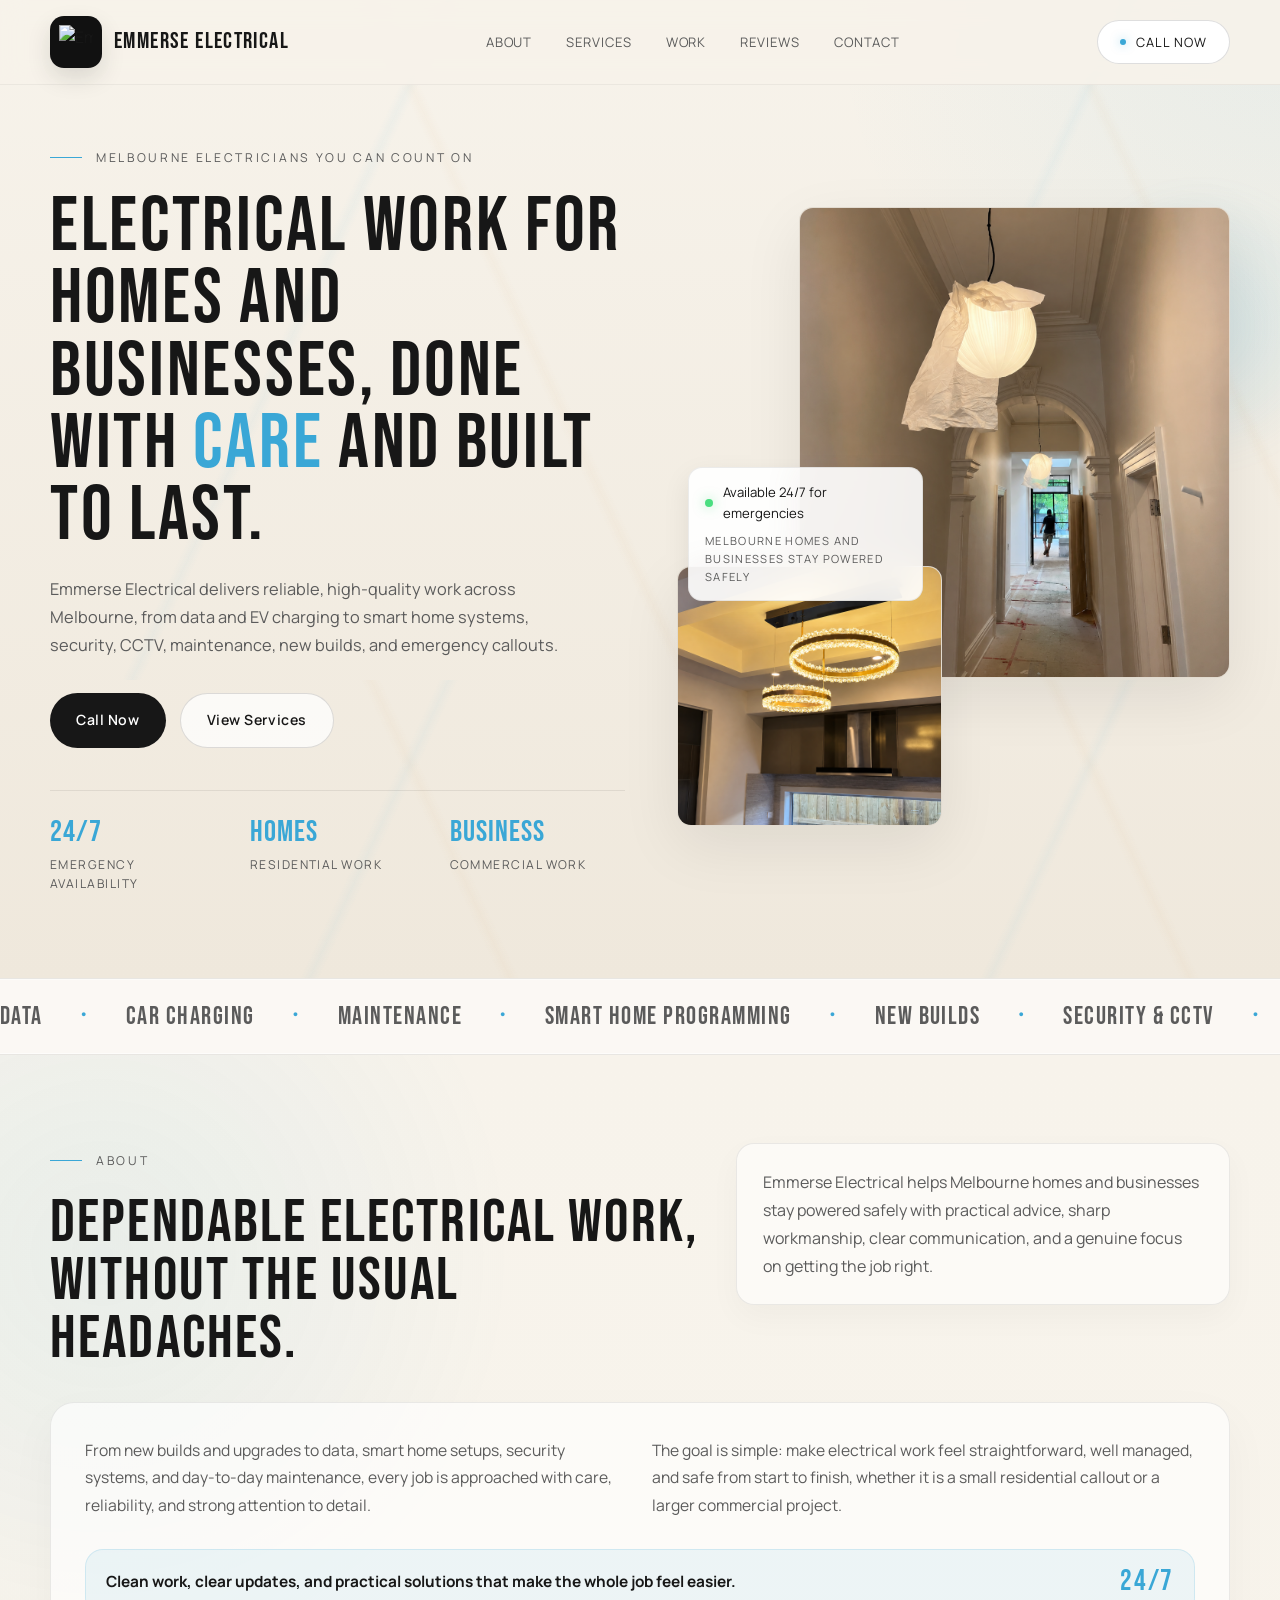
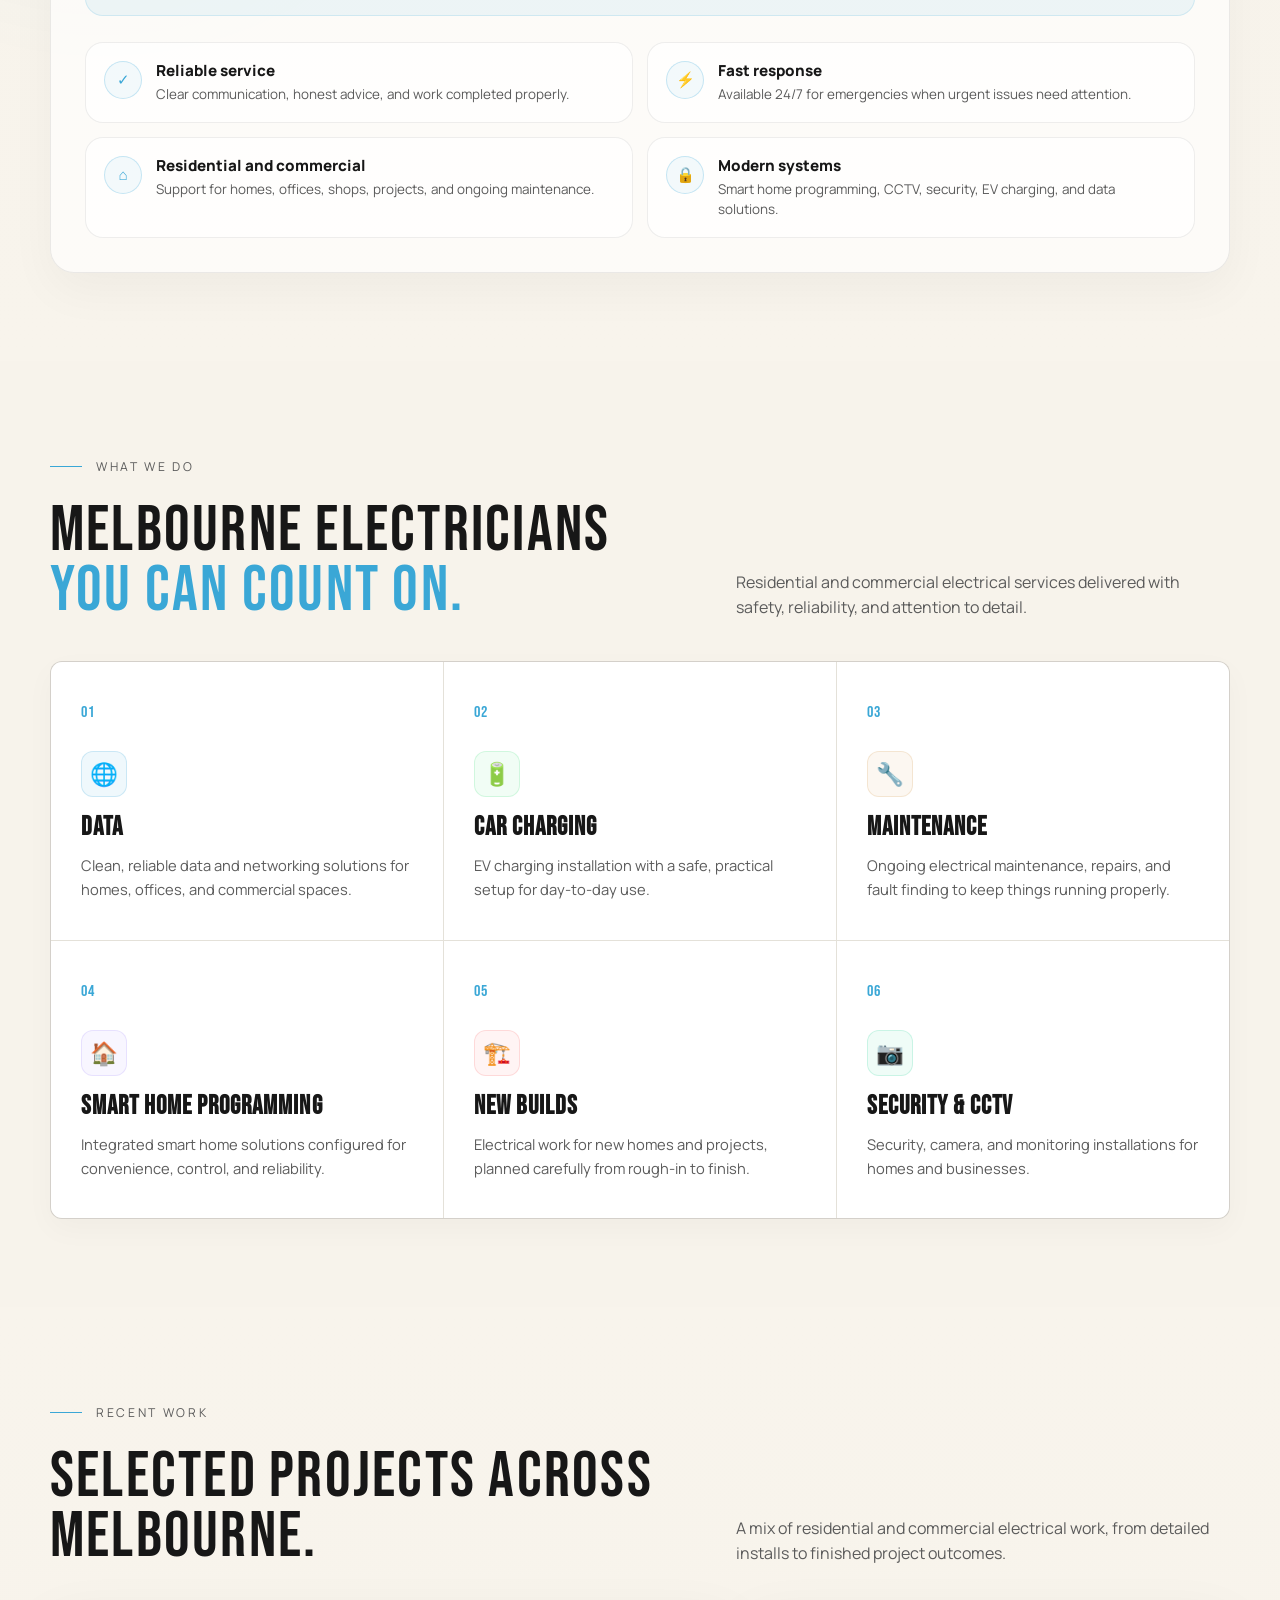
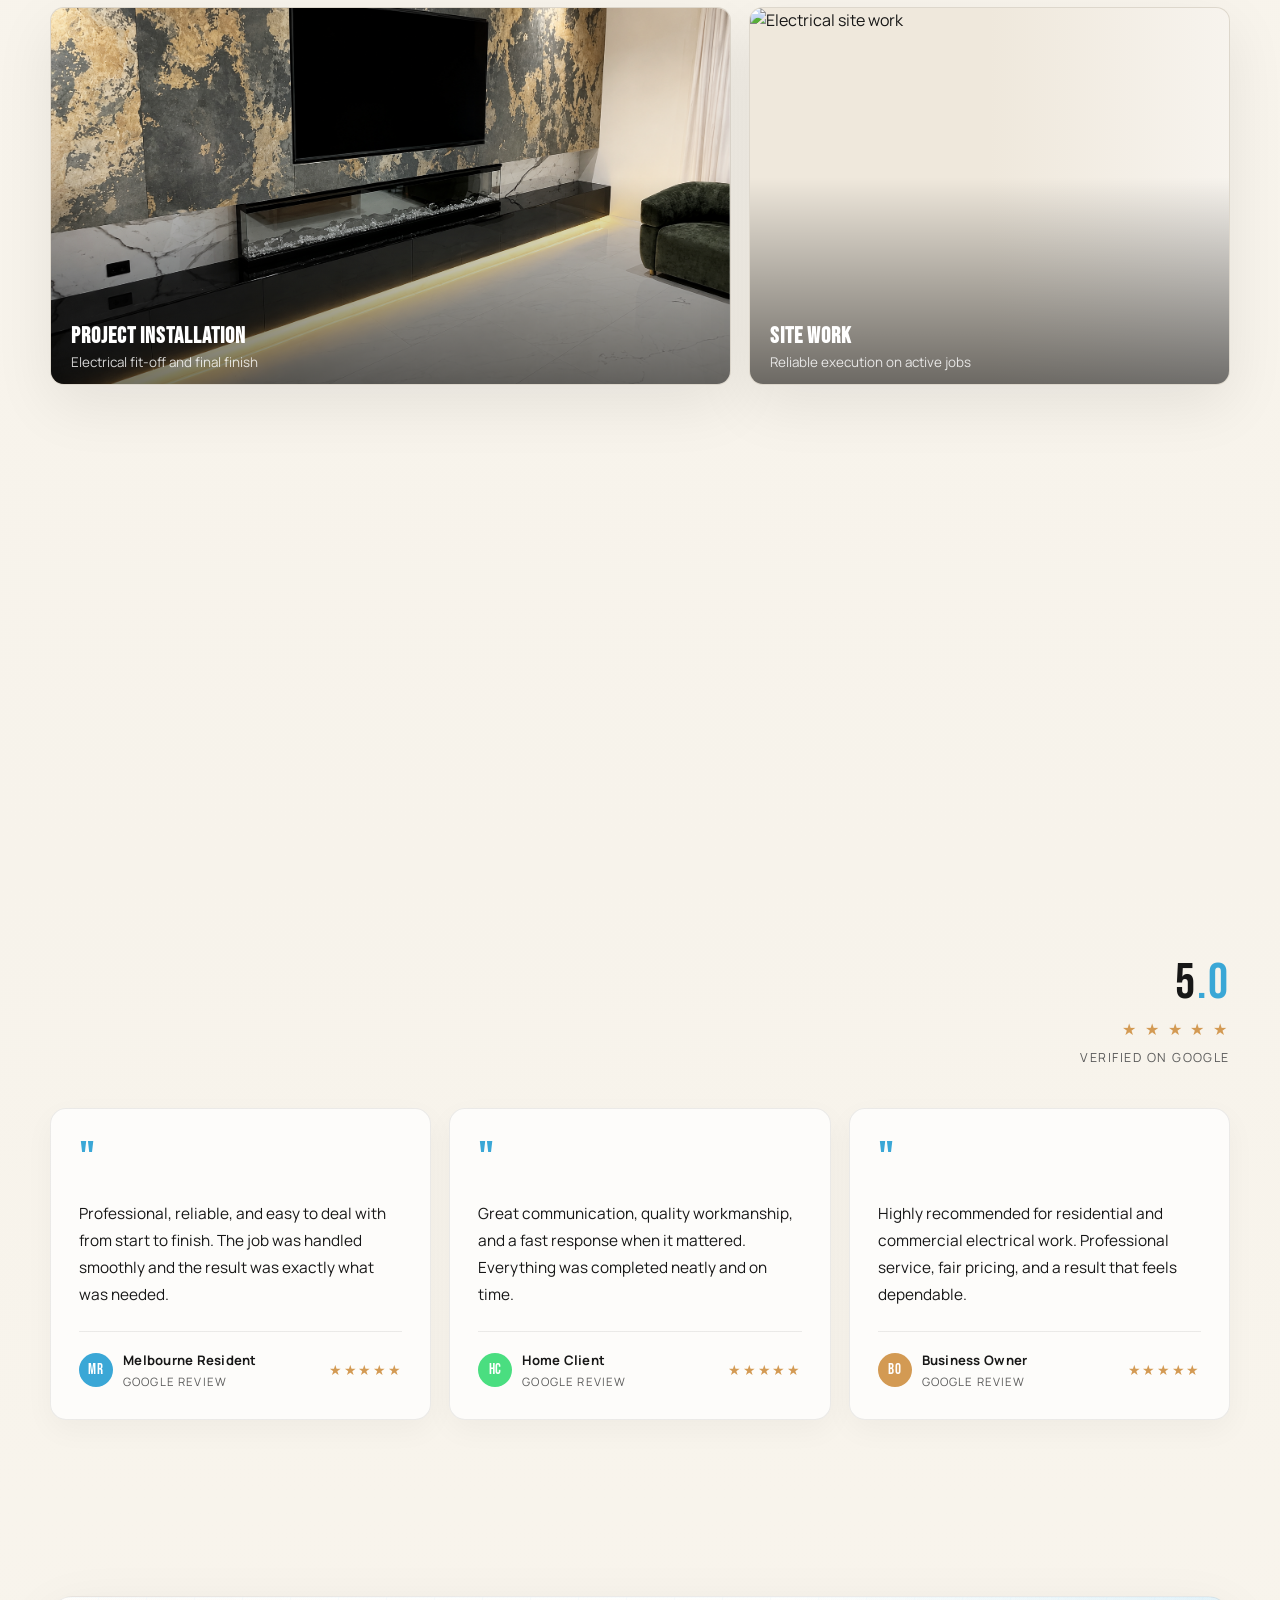
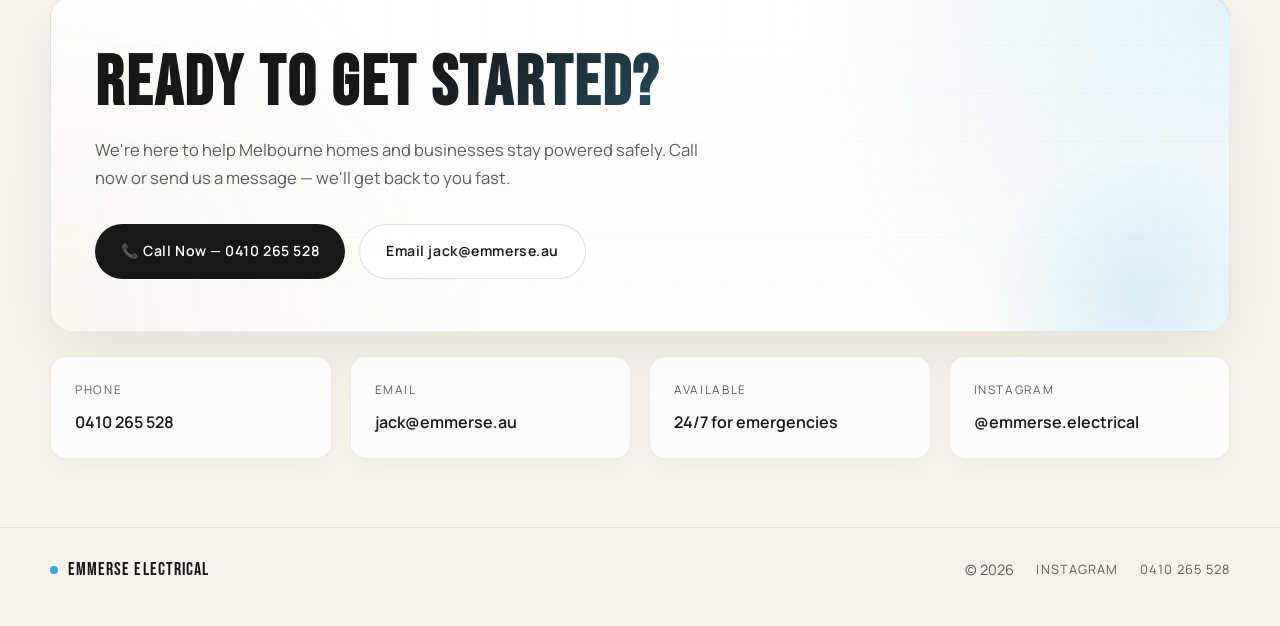
==== index.html @ c5ee6d83 "Update index.html" ====
<!DOCTYPE html>
<html lang="en-AU">
<head>
  <meta charset="UTF-8" />
  <meta name="viewport" content="width=device-width, initial-scale=1.0" />

  <title>Emmerse Electrical — Melbourne Electricians</title>

  <meta
    name="description"
    content="Emmerse Electrical. Melbourne electricians for data, car charging, maintenance, smart home programming, new builds, security, CCTV, and emergency work."
  />

  <link rel="preconnect" href="https://fonts.googleapis.com" />
  <link rel="preconnect" href="https://fonts.gstatic.com" crossorigin />

  <link
    href="https://fonts.googleapis.com/css2?family=Bebas+Neue&family=Manrope:wght@300;400;500;600;700;800&display=swap"
    rel="stylesheet"
  />

  <style>
    :root {
      --bg: #f7f3eb;
      --bg-2: #efe8dc;
      --panel: #ffffff;
      --panel-2: #f8f4ec;
      --ink: #171717;
      --ink-soft: #5b5b5b;
      --line: rgba(23, 23, 23, 0.08);
      --line-strong: rgba(23, 23, 23, 0.14);
      --accent: #3aa7d6;
      --accent-dark: #2585ad;
      --warm: #d39a53;
      --max: 1180px;
      --radius: 14px;
      --shadow: 0 20px 60px rgba(0, 0, 0, 0.08);
      --ease-premium: cubic-bezier(.16, 1, .3, 1);
    }

    * {
      box-sizing: border-box;
      margin: 0;
      padding: 0;
    }

    html {
      width: 100%;
      max-width: 100%;
      scroll-behavior: smooth;
      overflow-x: hidden;
    }

    body {
      width: 100%;
      max-width: 100%;
      background: var(--bg);
      color: var(--ink);
      font-family: "Manrope", sans-serif;
      line-height: 1.6;
      -webkit-font-smoothing: antialiased;
      overflow-x: hidden;
      position: relative;
    }

    body::before {
      content: "";
      position: fixed;
      inset: 0;
      pointer-events: none;
      z-index: 1;
      opacity: 0.03;
      background-image: url("data:image/svg+xml;utf8,<svg viewBox='0 0 200 200' xmlns='http://www.w3.org/2000/svg'><filter id='n'><feTurbulence type='fractalNoise' baseFrequency='0.9' numOctaves='2'/></filter><rect width='100%25' height='100%25' filter='url(%23n)'/></svg>");
      mix-blend-mode: multiply;
    }

    main,
    section,
    .nav,
    .footer,
    .marquee {
      max-width: 100%;
      overflow-x: clip;
    }

    @supports not (overflow: clip) {
      main,
      section,
      .nav,
      .footer,
      .marquee {
        overflow-x: hidden;
      }
    }

    img {
      display: block;
      max-width: 100%;
      height: auto;
    }

    a {
      color: inherit;
      text-decoration: none;
    }

    button {
      font: inherit;
      border: 0;
      background: none;
      color: inherit;
      cursor: pointer;
    }

    h1,
    h2,
    h3,
    p {
      margin: 0;
    }

    .display-font {
      font-family: "Bebas Neue", sans-serif;
      font-weight: 400;
      line-height: 0.94;
      letter-spacing: 0.035em;
    }

    .wrap {
      width: min(var(--max), calc(100% - 96px));
      margin: 0 auto;
      position: relative;
      z-index: 2;
    }

    /* ============================
       Navigation
    ============================ */

    .nav {
      position: fixed;
      inset: 0 0 auto 0;
      z-index: 50;
      padding: 16px 0;
      background: rgba(247, 243, 235, 0.86);
      backdrop-filter: blur(12px);
      -webkit-backdrop-filter: blur(12px);
      border-bottom: 1px solid rgba(23, 23, 23, 0.05);
      transition:
        padding 0.35s var(--ease-premium),
        background 0.35s ease,
        box-shadow 0.35s ease,
        border-color 0.35s ease;
    }

    .nav.scrolled {
      padding: 10px 0;
      background: rgba(247, 243, 235, 0.94);
      border-bottom-color: rgba(23, 23, 23, 0.1);
      box-shadow: 0 14px 44px rgba(0, 0, 0, 0.07);
    }

    .nav-inner {
      display: flex;
      align-items: center;
      justify-content: space-between;
      gap: 24px;
    }

    .logo {
      display: flex;
      align-items: center;
      gap: 12px;
      white-space: nowrap;
    }

    .logo-mark-wrap {
      width: 52px;
      height: 52px;
      display: grid;
      place-items: center;
      background: #111;
      border-radius: 14px;
      box-shadow: 0 10px 24px rgba(0, 0, 0, 0.12);
      flex-shrink: 0;
      transition:
        transform 0.35s var(--ease-premium),
        box-shadow 0.35s ease;
    }

    .logo:hover .logo-mark-wrap {
      transform: rotate(-3deg) scale(1.04);
      box-shadow:
        0 12px 28px rgba(0, 0, 0, 0.16),
        0 0 0 5px rgba(58, 167, 214, 0.08);
    }

    .logo-image {
      width: 34px;
      height: 34px;
      object-fit: contain;
    }

    .logo-text {
      font-family: "Bebas Neue", sans-serif;
      font-size: 1.45rem;
      letter-spacing: 0.06em;
      color: var(--ink);
      line-height: 1;
    }

    .nav-links {
      display: flex;
      align-items: center;
      gap: 34px;
      font-size: 0.82rem;
      letter-spacing: 0.07em;
      text-transform: uppercase;
      color: var(--ink-soft);
    }

    .nav-links a {
      position: relative;
      padding: 6px 0;
      transition: color 0.3s ease;
    }

    .nav-links a:hover {
      color: var(--ink);
    }

    .nav-links a::after {
      content: "";
      position: absolute;
      left: 0;
      bottom: 0;
      width: 0;
      height: 1px;
      background: var(--accent);
      transition: width 0.35s ease;
    }

    .nav-links a:hover::after {
      width: 100%;
    }

    .nav-cta {
      display: inline-flex;
      align-items: center;
      gap: 10px;
      padding: 11px 22px;
      border: 1px solid var(--line-strong);
      border-radius: 999px;
      font-size: 0.8rem;
      letter-spacing: 0.08em;
      text-transform: uppercase;
      transition: all 0.3s ease;
      white-space: nowrap;
      background: #fff;
    }

    .nav-cta:hover {
      background: var(--accent);
      color: #fff;
      border-color: var(--accent);
    }

    .nav-cta-dot {
      width: 6px;
      height: 6px;
      border-radius: 50%;
      background: var(--accent);
      box-shadow: 0 0 10px rgba(58, 167, 214, 0.5);
      animation: pulse 2s ease-in-out infinite;
    }

    .mob-toggle {
      display: none;
      width: 44px;
      height: 44px;
      border: 1px solid var(--line-strong);
      border-radius: 999px;
      align-items: center;
      justify-content: center;
      flex-direction: column;
      gap: 4px;
      background: #fff;
    }

    .mob-toggle span {
      width: 18px;
      height: 1.5px;
      background: var(--ink);
      display: block;
      transition:
        transform 0.3s var(--ease-premium),
        opacity 0.25s ease;
    }

    /* ============================
       Buttons
    ============================ */

    .btn,
    .nav-cta {
      position: relative;
      overflow: hidden;
    }

    .btn::after,
    .nav-cta::after {
      content: "";
      position: absolute;
      inset: -40%;
      background: linear-gradient(
        120deg,
        transparent 35%,
        rgba(255, 255, 255, 0.42),
        transparent 65%
      );
      transform: translateX(-120%) rotate(12deg);
      transition: transform 0.7s var(--ease-premium);
      pointer-events: none;
    }

    .btn:hover::after,
    .nav-cta:hover::after {
      transform: translateX(120%) rotate(12deg);
    }

    .btn {
      display: inline-flex;
      align-items: center;
      gap: 12px;
      padding: 15px 26px;
      border-radius: 999px;
      font-size: 0.88rem;
      letter-spacing: 0.04em;
      font-weight: 600;
      transition: all 0.3s cubic-bezier(.2, .7, .2, 1);
    }

    .btn-primary {
      background: var(--ink);
      color: #fff;
    }

    .btn-primary:hover {
      background: var(--accent);
      transform: translateY(-2px);
      box-shadow: 0 12px 30px rgba(58, 167, 214, 0.22);
    }

    .btn-ghost {
      border: 1px solid var(--line-strong);
      color: var(--ink);
      background: rgba(255, 255, 255, 0.72);
    }

    .btn-ghost:hover {
      border-color: var(--accent);
      color: var(--accent);
      background: #fff;
    }

    /* ============================
       Hero
    ============================ */

    .hero {
      min-height: 100vh;
      display: flex;
      align-items: center;
      padding: 140px 0 84px;
      position: relative;
      background:
        radial-gradient(circle at top right, rgba(58, 167, 214, 0.08), transparent 28%),
        linear-gradient(180deg, var(--bg), var(--bg-2));
    }

    .hero::before {
      content: "";
      position: absolute;
      width: 300px;
      height: 300px;
      right: -70px;
      top: 18%;
      border-radius: 999px;
      background: radial-gradient(circle, rgba(58, 167, 214, 0.17), transparent 68%);
      filter: blur(10px);
      animation: ambientFloat 8s ease-in-out infinite;
      pointer-events: none;
    }

    .hero::after {
      content: "";
      position: absolute;
      inset: 0;
      background-image:
        linear-gradient(115deg, transparent 0 44%, rgba(58, 167, 214, 0.08) 45%, transparent 46% 100%),
        linear-gradient(65deg, transparent 0 68%, rgba(211, 154, 83, 0.08) 69%, transparent 70% 100%);
      background-size: 680px 680px;
      opacity: 0.55;
      animation: circuitDrift 18s linear infinite;
      pointer-events: none;
    }

    .hero-grid {
      display: grid;
      grid-template-columns: 1.02fr 0.98fr;
      gap: 52px;
      align-items: center;
      width: 100%;
    }

    .hero-eyebrow,
    .section-label {
      display: inline-flex;
      align-items: center;
      gap: 14px;
      font-size: 0.76rem;
      letter-spacing: 0.22em;
      text-transform: uppercase;
      color: var(--ink-soft);
      margin-bottom: 24px;
    }

    .hero-eyebrow::before,
    .section-label::before {
      content: "";
      width: 32px;
      height: 1px;
      background: var(--accent);
      flex-shrink: 0;
    }

    .hero h1 {
      font-size: clamp(2.7rem, 6vw, 5.1rem);
      margin-bottom: 24px;
      max-width: 720px;
    }

    .hero h1 em,
    .section-title em {
      font-style: normal;
      color: var(--accent);
    }

    .hero-sub {
      font-size: 1.02rem;
      color: var(--ink-soft);
      max-width: 520px;
      line-height: 1.7;
      margin-bottom: 34px;
    }

    .hero-actions {
      display: flex;
      flex-wrap: wrap;
      gap: 14px;
      margin-bottom: 42px;
    }

    .hero-meta {
      display: grid;
      grid-template-columns: repeat(3, 1fr);
      gap: 24px;
      padding-top: 28px;
      border-top: 1px solid var(--line);
      max-width: 720px;
    }

    .meta-num {
      font-size: 1.85rem;
      color: var(--accent);
      margin-bottom: 8px;
    }

    .meta-label {
      font-size: 0.76rem;
      letter-spacing: 0.12em;
      text-transform: uppercase;
      color: var(--ink-soft);
    }

    .hero-visual {
      --mx: 0;
      --my: 0;
      position: relative;
      height: 620px;
      transform-style: preserve-3d;
    }

    .hero-visual::before {
      content: "";
      position: absolute;
      inset: 8% 5% auto auto;
      width: 62%;
      height: 62%;
      border: 1px solid rgba(58, 167, 214, 0.18);
      border-radius: 20px;
      transform: translate3d(calc(var(--mx) * 8px), calc(var(--my) * 8px), 0);
      transition: transform 0.35s ease;
      pointer-events: none;
    }

    .hv-main,
    .hv-stack {
      overflow: hidden;
      border-radius: var(--radius);
      border: 1px solid rgba(23, 23, 23, 0.06);
      box-shadow: var(--shadow);
      background: var(--bg-2);
      will-change: transform;
    }

    .hv-main::before,
    .hv-stack::before {
      content: "";
      position: absolute;
      inset: 0;
      background: linear-gradient(
        90deg,
        var(--bg-2) 25%,
        rgba(255, 255, 255, 0.5) 50%,
        var(--bg-2) 75%
      );
      background-size: 200% 100%;
      animation: shimmer 1.8s infinite;
      z-index: 0;
    }

    .hv-main img,
    .hv-stack img {
      position: relative;
      z-index: 1;
    }

    .hv-main {
      position: absolute;
      top: 0;
      right: 0;
      width: 78%;
      height: 76%;
      transform: translate3d(calc(var(--mx) * -10px), calc(var(--my) * -8px), 0);
      transition: transform 0.35s ease;
    }

    .hv-stack {
      position: absolute;
      bottom: 0;
      left: 0;
      width: 48%;
      height: 42%;
      z-index: 2;
      transform: translate3d(calc(var(--mx) * 14px), calc(var(--my) * 10px), 0);
      transition: transform 0.35s ease;
    }

    .hv-main img,
    .hv-stack img {
      width: 100%;
      height: 100%;
      object-fit: cover;
    }

    .hv-tag {
      position: absolute;
      top: 42%;
      left: 2%;
      z-index: 3;
      max-width: 235px;
      padding: 14px 16px;
      border-radius: var(--radius);
      border: 1px solid rgba(23, 23, 23, 0.08);
      background: rgba(255, 255, 255, 0.9);
      color: var(--ink);
      backdrop-filter: blur(16px);
      box-shadow: 0 10px 28px rgba(0, 0, 0, 0.08);
      animation: softBob 4.5s ease-in-out infinite;
      will-change: transform;
    }

    .hv-tag-row {
      display: flex;
      align-items: center;
      gap: 10px;
      font-size: 0.82rem;
      margin-bottom: 8px;
    }

    .hv-tag-row:last-child {
      margin-bottom: 0;
    }

    .hv-tag-dot {
      width: 8px;
      height: 8px;
      border-radius: 50%;
      background: #4ade80;
      box-shadow: 0 0 12px rgba(74, 222, 128, 0.5);
      flex-shrink: 0;
    }

    .hv-tag-label {
      color: var(--ink-soft);
      font-size: 0.7rem;
      letter-spacing: 0.12em;
      text-transform: uppercase;
    }

    /* ============================
       Marquee
    ============================ */

    .marquee {
      width: 100%;
      padding: 18px 0;
      border-top: 1px solid var(--line);
      border-bottom: 1px solid var(--line);
      overflow: hidden;
      background: rgba(255, 255, 255, 0.45);
      position: relative;
      z-index: 2;
      box-shadow:
        inset 0 1px 0 rgba(255, 255, 255, 0.55),
        inset 0 -1px 0 rgba(255, 255, 255, 0.55);
    }

    .marquee-track {
      display: flex;
      width: max-content;
      gap: 0;
      white-space: nowrap;
      animation: mobileSafeMarquee 24s linear infinite;
      font-family: "Bebas Neue", sans-serif;
      font-size: 1.55rem;
      letter-spacing: 0.06em;
      color: var(--ink-soft);
      will-change: transform;
    }

    .marquee-track span {
      flex: 0 0 auto;
      display: inline-flex;
      align-items: center;
      gap: 38px;
      padding-right: 38px;
    }

    .marquee-track i {
      font-style: normal;
      color: var(--accent);
      font-size: 0.56rem;
      transform: translateY(-2px);
    }

    .marquee:hover .marquee-track {
      animation-play-state: paused;
    }

    /* ============================
       General Sections
    ============================ */

    section {
      position: relative;
      z-index: 2;
    }

    .section {
      padding: 88px 0;
    }

    .section-head {
      display: grid;
      grid-template-columns: 1fr 0.76fr;
      gap: 36px;
      align-items: end;
      margin-bottom: 40px;
    }

    .section-title {
      font-size: clamp(2.4rem, 5vw, 4.1rem);
      margin-bottom: 0;
    }

    .section-head p {
      color: var(--ink-soft);
      font-size: 1rem;
      max-width: 500px;
    }

    /* ============================
       About
    ============================ */

    .about {
      background:
        radial-gradient(circle at 8% 22%, rgba(58, 167, 214, 0.08), transparent 30%),
        linear-gradient(to bottom, var(--bg), var(--panel-2));
      overflow: hidden;
    }

    .about .section-head {
      align-items: start;
      margin-bottom: 34px;
    }

    .about .section-title {
      max-width: 760px;
      font-size: clamp(2.35rem, 4.8vw, 4.6rem);
    }

    .about .section-head > p {
      padding: 24px 26px;
      border: 1px solid var(--line);
      border-radius: 18px;
      background: rgba(255, 255, 255, 0.56);
      box-shadow: 0 12px 32px rgba(0, 0, 0, 0.035);
      line-height: 1.75;
    }

    .about-body {
      width: 100%;
      padding: 34px;
      border: 1px solid var(--line);
      border-radius: 24px;
      background: rgba(255, 255, 255, 0.64);
      box-shadow: 0 18px 48px rgba(0, 0, 0, 0.04);
      color: var(--ink-soft);
      line-height: 1.75;
    }

    .about-copy {
      display: grid;
      grid-template-columns: 1fr 1fr;
      gap: 24px;
      margin-bottom: 30px;
    }

    .about-copy p {
      font-size: 0.98rem;
      margin: 0;
    }

    .about-note {
      display: flex;
      align-items: center;
      justify-content: space-between;
      gap: 18px;
      margin-bottom: 26px;
      padding: 18px 20px;
      border-radius: 18px;
      background: rgba(58, 167, 214, 0.08);
      border: 1px solid rgba(58, 167, 214, 0.16);
    }

    .about-note strong {
      color: var(--ink);
      font-size: 0.96rem;
      line-height: 1.45;
    }

    .about-note span {
      flex-shrink: 0;
      font-family: "Bebas Neue", sans-serif;
      font-size: 1.8rem;
      letter-spacing: 0.06em;
      color: var(--accent);
      line-height: 1;
    }

    .about-values {
      display: grid;
      grid-template-columns: 1fr 1fr;
      gap: 14px;
    }

    .value {
      display: flex;
      align-items: flex-start;
      gap: 14px;
      padding: 18px;
      border-radius: 18px;
      background: rgba(255, 255, 255, 0.68);
      border: 1px solid rgba(23, 23, 23, 0.07);
    }

    .value-icon {
      width: 38px;
      height: 38px;
      border: 1px solid rgba(58, 167, 214, 0.25);
      border-radius: 50%;
      display: grid;
      place-items: center;
      color: var(--accent);
      flex-shrink: 0;
      font-size: 0.95rem;
      background: rgba(58, 167, 214, 0.06);
    }

    .value h4 {
      font-size: 0.95rem;
      font-weight: 800;
      color: var(--ink);
      margin-bottom: 4px;
      line-height: 1.25;
    }

    .value p {
      margin: 0;
      font-size: 0.84rem;
      color: var(--ink-soft);
      line-height: 1.5;
    }

    /* ============================
       Services
    ============================ */

    .services-grid {
      display: grid;
      grid-template-columns: repeat(3, 1fr);
      gap: 1px;
      background: var(--line);
      border: 1px solid var(--line);
      border-radius: 12px;
      overflow: hidden;
      box-shadow: 0 10px 30px rgba(0, 0, 0, 0.03);
    }

    .service {
      min-height: 260px;
      padding: 38px 30px;
      background: var(--panel);
      position: relative;
      overflow: hidden;
      transition:
        transform 0.35s var(--ease-premium),
        border-color 0.35s ease,
        box-shadow 0.35s ease,
        background 0.35s ease;
    }

    .service::after {
      content: "";
      position: absolute;
      left: 0;
      top: 0;
      bottom: 0;
      width: 3px;
      background: var(--service-accent, var(--accent));
      transform: scaleY(0);
      transform-origin: bottom;
      transition: transform 0.4s var(--ease-premium);
      border-radius: 0 2px 2px 0;
    }

    .service:hover::after {
      transform: scaleY(1);
    }

    .service::before {
      content: "";
      position: absolute;
      inset: 0;
      background: radial-gradient(circle at 20% 0%, rgba(58, 167, 214, 0.1), transparent 60%);
      opacity: 0;
      transition: opacity 0.35s ease;
      pointer-events: none;
    }

    .service > * {
      position: relative;
      z-index: 1;
    }

    .service:hover {
      transform: translateY(-5px);
      background: #fff;
      box-shadow: 0 18px 44px rgba(0, 0, 0, 0.075);
    }

    .service:hover::before {
      opacity: 1;
    }

    .service-num {
      font-family: "Bebas Neue", sans-serif;
      font-size: 1rem;
      letter-spacing: 0.08em;
      color: var(--accent);
      margin-bottom: 26px;
    }

    .service-icon-wrap {
      width: 46px;
      height: 46px;
      border-radius: 12px;
      display: grid;
      place-items: center;
      margin-bottom: 18px;
      background: var(--service-icon-bg, rgba(58, 167, 214, 0.08));
      border: 1px solid var(--service-icon-border, rgba(58, 167, 214, 0.18));
      font-size: 1.4rem;
      transition:
        transform 0.35s var(--ease-premium),
        box-shadow 0.35s ease;
    }

    .service:hover .service-icon-wrap {
      transform: translateY(-3px) rotate(-6deg) scale(1.08);
      box-shadow: 0 8px 20px rgba(0, 0, 0, 0.08);
    }

    .service h3 {
      font-family: "Bebas Neue", sans-serif;
      font-size: 1.6rem;
      letter-spacing: 0.04em;
      margin-bottom: 12px;
      line-height: 1;
    }

    .service p {
      color: var(--ink-soft);
      font-size: 0.92rem;
      line-height: 1.65;
    }

    .service[data-svc="1"] {
      --service-accent: #3aa7d6;
      --service-icon-bg: rgba(58, 167, 214, 0.08);
      --service-icon-border: rgba(58, 167, 214, 0.2);
    }

    .service[data-svc="2"] {
      --service-accent: #4ade80;
      --service-icon-bg: rgba(74, 222, 128, 0.08);
      --service-icon-border: rgba(74, 222, 128, 0.2);
    }

    .service[data-svc="3"] {
      --service-accent: #d39a53;
      --service-icon-bg: rgba(211, 154, 83, 0.08);
      --service-icon-border: rgba(211, 154, 83, 0.2);
    }

    .service[data-svc="4"] {
      --service-accent: #a78bfa;
      --service-icon-bg: rgba(167, 139, 250, 0.08);
      --service-icon-border: rgba(167, 139, 250, 0.2);
    }

    .service[data-svc="5"] {
      --service-accent: #f87171;
      --service-icon-bg: rgba(248, 113, 113, 0.08);
      --service-icon-border: rgba(248, 113, 113, 0.2);
    }

    .service[data-svc="6"] {
      --service-accent: #34d399;
      --service-icon-bg: rgba(52, 211, 153, 0.08);
      --service-icon-border: rgba(52, 211, 153, 0.2);
    }

    /* ============================
       Work
    ============================ */

    .work {
      background: linear-gradient(to bottom, var(--panel-2), var(--bg));
    }

    .work-grid {
      display: grid;
      grid-template-columns: repeat(12, 1fr);
      grid-auto-rows: 180px;
      gap: 18px;
    }

    .work-item {
      overflow: hidden;
      border-radius: var(--radius);
      border: 1px solid var(--line);
      background: var(--bg-2);
      box-shadow: var(--shadow);
      position: relative;
    }

    .work-item::before {
      content: "";
      position: absolute;
      inset: 0;
      background: linear-gradient(
        90deg,
        var(--bg-2) 25%,
        rgba(255, 255, 255, 0.5) 50%,
        var(--bg-2) 75%
      );
      background-size: 200% 100%;
      animation: shimmer 1.8s infinite;
      z-index: 0;
    }

    .work-item img {
      position: relative;
      z-index: 1;
      width: 100%;
      height: 100%;
      object-fit: cover;
      transition: transform 0.7s cubic-bezier(.2, .7, .2, 1);
    }

    .work-item:hover img {
      transform: scale(1.05);
    }

    .work-overlay {
      position: absolute;
      inset: 0;
      background: linear-gradient(to top, rgba(0, 0, 0, 0.55), transparent 55%);
      z-index: 2;
    }

    .work-item::after {
      content: "";
      position: absolute;
      inset: 0;
      z-index: 3;
      background: linear-gradient(
        120deg,
        transparent 30%,
        rgba(255, 255, 255, 0.18),
        transparent 70%
      );
      transform: translateX(-120%);
      transition: transform 0.8s var(--ease-premium);
      pointer-events: none;
    }

    .work-item:hover::after {
      transform: translateX(120%);
    }

    .work-caption {
      position: absolute;
      left: 20px;
      right: 20px;
      bottom: 18px;
      z-index: 4;
      color: #fff;
      transform: translateY(8px);
      transition: transform 0.45s var(--ease-premium);
    }

    .work-item:hover .work-caption {
      transform: translateY(0);
    }

    .work-caption h3 {
      font-family: "Bebas Neue", sans-serif;
      font-size: 1.45rem;
      letter-spacing: 0.04em;
      margin-bottom: 4px;
      line-height: 1;
    }

    .work-caption p {
      color: rgba(255, 255, 255, 0.82);
      font-size: 0.84rem;
    }

    .span-7 {
      grid-column: span 7;
      grid-row: span 2;
    }

    .span-5 {
      grid-column: span 5;
      grid-row: span 2;
    }

    .span-4 {
      grid-column: span 4;
      grid-row: span 2;
    }

    .span-3 {
      grid-column: span 3;
      grid-row: span 2;
    }

    /* ============================
       Reviews
    ============================ */

    .reviews {
      background: linear-gradient(to bottom, var(--bg), var(--panel-2));
    }

    .reviews-head {
      display: grid;
      grid-template-columns: 1fr auto;
      gap: 36px;
      align-items: end;
      margin-bottom: 40px;
    }

    .google-rating {
      text-align: right;
    }

    .google-rating-num {
      font-family: "Bebas Neue", sans-serif;
      font-size: 3.1rem;
      letter-spacing: 0.04em;
      line-height: 1;
      margin-bottom: 8px;
    }

    .google-rating-num em {
      font-style: normal;
      color: var(--accent);
    }

    .stars {
      color: var(--warm);
      font-size: 1rem;
      letter-spacing: 0.18em;
      margin-bottom: 6px;
    }

    .google-rating-label {
      color: var(--ink-soft);
      font-size: 0.78rem;
      letter-spacing: 0.12em;
      text-transform: uppercase;
    }

    .review-cards {
      display: grid;
      grid-template-columns: repeat(3, 1fr);
      gap: 18px;
    }

    .review {
      min-height: 260px;
      padding: 28px;
      background: rgba(255, 255, 255, 0.74);
      border: 1px solid var(--line);
      border-radius: 16px;
      box-shadow: 0 10px 30px rgba(0, 0, 0, 0.04);
      position: relative;
      overflow: hidden;
      transition:
        transform 0.35s var(--ease-premium),
        border-color 0.35s ease,
        box-shadow 0.35s ease,
        background 0.35s ease;
    }

    .review::before {
      content: "";
      position: absolute;
      inset: 0;
      background: radial-gradient(circle at 20% 0%, rgba(58, 167, 214, 0.1), transparent 50%);
      opacity: 0;
      transition: opacity 0.35s ease;
      pointer-events: none;
    }

    .review > * {
      position: relative;
      z-index: 1;
    }

    .review:hover {
      transform: translateY(-5px);
      border-color: rgba(58, 167, 214, 0.28);
      background: #fff;
      box-shadow: 0 18px 44px rgba(0, 0, 0, 0.075);
    }

    .review:hover::before {
      opacity: 1;
    }

    .review-quote {
      font-family: "Bebas Neue", sans-serif;
      font-size: 3rem;
      line-height: 1;
      color: var(--accent);
      margin-bottom: 16px;
    }

    .review-body {
      color: var(--ink);
      font-size: 0.96rem;
      line-height: 1.75;
      margin-bottom: 22px;
    }

    .review-meta {
      display: flex;
      justify-content: space-between;
      align-items: center;
      gap: 12px;
      padding-top: 18px;
      border-top: 1px solid var(--line);
    }

    .review-author {
      display: flex;
      align-items: center;
      gap: 10px;
    }

    .review-avatar {
      width: 34px;
      height: 34px;
      border-radius: 50%;
      background: var(--avatar-bg, var(--accent));
      display: grid;
      place-items: center;
      font-family: "Bebas Neue", sans-serif;
      font-size: 0.95rem;
      color: #fff;
      letter-spacing: 0.04em;
      flex-shrink: 0;
    }

    .review-name-wrap {
      display: flex;
      flex-direction: column;
      gap: 2px;
    }

    .review-name {
      font-size: 0.82rem;
      font-weight: 700;
      color: var(--ink);
      letter-spacing: 0.02em;
    }

    .review-source {
      font-size: 0.72rem;
      letter-spacing: 0.1em;
      text-transform: uppercase;
      color: var(--ink-soft);
    }

    .review-stars {
      color: var(--warm);
      letter-spacing: 0.12em;
      font-size: 0.88rem;
    }

    /* ============================
       CTA / Contact
    ============================ */

    .cta {
      padding: 88px 0 68px;
      background: linear-gradient(to bottom, var(--panel-2), var(--bg));
    }

    .cta-inner {
      padding: 52px 44px;
      border-radius: 22px;
      border: 1px solid var(--line);
      background:
        radial-gradient(circle at top right, rgba(58, 167, 214, 0.14), transparent 36%),
        radial-gradient(circle at bottom left, rgba(211, 154, 83, 0.07), transparent 36%),
        linear-gradient(180deg, rgba(255, 255, 255, 0.95), rgba(255, 255, 255, 0.80));
      margin-bottom: 24px;
      box-shadow: var(--shadow);
      overflow: hidden;
      position: relative;
    }

    .cta-inner::after {
      content: "";
      position: absolute;
      width: 320px;
      height: 320px;
      right: -70px;
      bottom: -130px;
      border-radius: 999px;
      background: radial-gradient(circle, rgba(58, 167, 214, 0.16), transparent 68%);
      animation: ambientFloat 7s ease-in-out infinite reverse;
      pointer-events: none;
    }

    .cta-inner::before {
      content: "";
      position: absolute;
      inset: 0;
      background-image:
        linear-gradient(90deg, transparent 0 calc(100% - 1px), rgba(58, 167, 214, 0.07) 100%),
        linear-gradient(0deg, transparent 0 calc(100% - 1px), rgba(58, 167, 214, 0.07) 100%);
      background-size: 48px 48px;
      pointer-events: none;
    }

    .cta-content {
      position: relative;
      z-index: 2;
    }

    .cta-inner h2 {
      font-family: "Bebas Neue", sans-serif;
      font-size: clamp(2.6rem, 5.5vw, 4.4rem);
      letter-spacing: 0.04em;
      line-height: 1;
      margin-bottom: 16px;
      background: linear-gradient(135deg, var(--ink) 30%, var(--accent));
      -webkit-background-clip: text;
      -webkit-text-fill-color: transparent;
      background-clip: text;
    }

    .cta-sub {
      max-width: 620px;
      color: var(--ink-soft);
      font-size: 1.04rem;
      margin-bottom: 32px;
      line-height: 1.7;
    }

    .cta-actions {
      display: flex;
      flex-wrap: wrap;
      gap: 14px;
    }

    .contact-grid {
      display: grid;
      grid-template-columns: repeat(4, 1fr);
      gap: 18px;
    }

    .contact-item {
      padding: 24px;
      border: 1px solid var(--line);
      border-radius: 16px;
      background: rgba(255, 255, 255, 0.72);
      box-shadow: 0 10px 26px rgba(0, 0, 0, 0.04);
      position: relative;
      overflow: hidden;
      transition:
        transform 0.35s var(--ease-premium),
        border-color 0.35s ease,
        box-shadow 0.35s ease,
        background 0.35s ease;
    }

    .contact-item::before {
      content: "";
      position: absolute;
      inset: 0;
      background: radial-gradient(circle at 20% 0%, rgba(58, 167, 214, 0.1), transparent 50%);
      opacity: 0;
      transition: opacity 0.35s ease;
      pointer-events: none;
    }

    .contact-item > * {
      position: relative;
      z-index: 1;
    }

    .contact-item:hover {
      transform: translateY(-5px);
      border-color: rgba(58, 167, 214, 0.28);
      background: #fff;
      box-shadow: 0 18px 44px rgba(0, 0, 0, 0.075);
    }

    .contact-item:hover::before {
      opacity: 1;
    }

    .contact-item-label {
      font-size: 0.74rem;
      text-transform: uppercase;
      letter-spacing: 0.14em;
      color: var(--ink-soft);
      margin-bottom: 10px;
    }

    .contact-item-value {
      font-size: 1rem;
      font-weight: 600;
      line-height: 1.5;
      word-break: break-word;
    }

    /* ============================
       Footer
    ============================ */

    .footer {
      padding: 28px 0 42px;
      border-top: 1px solid var(--line);
      color: var(--ink-soft);
      font-size: 0.9rem;
      position: relative;
      z-index: 2;
      background: var(--bg);
    }

    .footer-inner {
      display: flex;
      justify-content: space-between;
      align-items: center;
      gap: 20px;
      flex-wrap: wrap;
    }

    .footer-logo {
      display: flex;
      align-items: center;
      gap: 10px;
      color: var(--ink);
      font-family: "Bebas Neue", sans-serif;
      font-size: 1.1rem;
      letter-spacing: 0.06em;
    }

    .footer-logo-dot {
      width: 8px;
      height: 8px;
      border-radius: 50%;
      background: var(--accent);
      flex-shrink: 0;
    }

    .footer-right {
      display: flex;
      align-items: center;
      gap: 22px;
    }

    .footer-link {
      font-size: 0.8rem;
      letter-spacing: 0.08em;
      text-transform: uppercase;
      transition: color 0.3s ease;
    }

    .footer-link:hover {
      color: var(--accent);
    }

    /* ============================
       Reveals
    ============================ */

    .reveal {
      opacity: 0;
      transform: translateY(28px);
      filter: blur(8px);
      transition:
        opacity 0.8s var(--ease-premium),
        transform 0.8s var(--ease-premium),
        filter 0.8s var(--ease-premium);
      transition-delay: var(--reveal-delay, 0ms);
    }

    .reveal.is-visible {
      opacity: 1;
      transform: translateY(0);
      filter: blur(0);
    }

    /* ============================
       Keyframes
    ============================ */

    @keyframes pulse {
      0%, 100% {
        opacity: 1;
        transform: scale(1);
      }

      50% {
        opacity: 0.5;
        transform: scale(0.85);
      }
    }

    @keyframes mobileSafeMarquee {
      from {
        transform: translate3d(0, 0, 0);
      }

      to {
        transform: translate3d(-50%, 0, 0);
      }
    }

    @keyframes ambientFloat {
      0%, 100% {
        transform: translate3d(0, 0, 0) scale(1);
      }

      50% {
        transform: translate3d(-18px, 16px, 0) scale(1.06);
      }
    }

    @keyframes circuitDrift {
      from {
        background-position: 0 0;
      }

      to {
        background-position: 680px 680px;
      }
    }

    @keyframes softBob {
      0%, 100% {
        transform: translateY(0);
      }

      50% {
        transform: translateY(-8px);
      }
    }

    @keyframes shimmer {
      0% {
        background-position: 200% 0;
      }

      100% {
        background-position: -200% 0;
      }
    }

    /* ============================
       Responsive
    ============================ */

    @media (max-width: 1080px) {
      .hero-grid,
      .section-head,
      .reviews-head {
        grid-template-columns: 1fr;
      }

      .hero-visual {
        height: 560px;
      }

      .services-grid,
      .review-cards,
      .contact-grid {
        grid-template-columns: repeat(2, 1fr);
      }

      .work-grid {
        grid-template-columns: repeat(2, 1fr);
        grid-auto-rows: 260px;
      }

      .span-7,
      .span-5,
      .span-4,
      .span-3 {
        grid-column: span 1;
        grid-row: span 1;
      }

      .google-rating {
        text-align: left;
      }

      .about-copy {
        grid-template-columns: 1fr;
      }
    }

    @media (max-width: 980px) {
      .wrap {
        width: min(var(--max), calc(100% - 44px));
      }

      .nav-inner {
        position: relative;
      }

      .nav-cta {
        display: none;
      }

      .mob-toggle {
        display: inline-flex;
      }

      .nav-links {
        display: flex;
        position: absolute;
        top: calc(100% + 14px);
        left: 0;
        right: 0;
        flex-direction: column;
        align-items: flex-start;
        gap: 18px;
        padding: 22px;
        background: rgba(255, 255, 255, 0.96);
        border: 1px solid rgba(23, 23, 23, 0.08);
        border-radius: 18px;
        box-shadow: 0 24px 60px rgba(0, 0, 0, 0.12);
        backdrop-filter: blur(18px);
        -webkit-backdrop-filter: blur(18px);
        opacity: 0;
        visibility: hidden;
        pointer-events: none;
        transform: translateY(-8px) scale(0.98);
        transform-origin: top center;
        transition:
          opacity 0.25s ease,
          visibility 0.25s ease,
          transform 0.35s var(--ease-premium);
      }

      .nav-links.is-open {
        opacity: 1;
        visibility: visible;
        pointer-events: auto;
        transform: translateY(0) scale(1);
      }

      .mob-toggle[aria-expanded="true"] span:nth-child(1) {
        transform: translateY(5.5px) rotate(45deg);
      }

      .mob-toggle[aria-expanded="true"] span:nth-child(2) {
        opacity: 0;
      }

      .mob-toggle[aria-expanded="true"] span:nth-child(3) {
        transform: translateY(-5.5px) rotate(-45deg);
      }

      .section {
        padding: 76px 0;
      }

      .cta {
        padding: 76px 0 58px;
      }

      .hero {
        min-height: auto;
        padding-top: 118px;
        padding-bottom: 58px;
      }

      .hero-grid {
        gap: 34px;
      }

      .hero-meta {
        grid-template-columns: 1fr;
        gap: 20px;
        padding-top: 22px;
      }

      .hero-actions {
        margin-bottom: 30px;
      }

      .hero-visual {
        height: 500px;
      }

      .section-head,
      .reviews-head {
        margin-bottom: 34px;
      }
    }

    @media (max-width: 640px) {
      .wrap {
        width: min(var(--max), calc(100% - 40px));
      }

      .hero {
        padding-top: 108px;
        padding-bottom: 48px;
      }

      .section {
        padding: 58px 0;
      }

      .cta {
        padding: 58px 0 46px;
      }

      .hero-grid,
      .services-grid,
      .review-cards,
      .contact-grid,
      .about-values {
        grid-template-columns: 1fr;
      }

      .section-head,
      .reviews-head {
        gap: 22px;
        margin-bottom: 26px;
      }

      .hero-eyebrow,
      .section-label {
        margin-bottom: 16px;
        gap: 10px;
        letter-spacing: 0.16em;
      }

      .hero-eyebrow::before,
      .section-label::before {
        width: 24px;
      }

      .hero h1 {
        font-size: clamp(2.2rem, 14vw, 3.8rem);
        margin-bottom: 18px;
      }

      .section-title {
        font-size: clamp(2rem, 12vw, 3.2rem);
      }

      .hero-sub {
        margin-bottom: 24px;
      }

      .hero-actions,
      .cta-actions {
        flex-direction: column;
        align-items: stretch;
        margin-bottom: 28px;
      }

      .btn {
        justify-content: center;
      }

      .hero-visual {
        height: 360px;
        width: 100%;
        max-width: 100%;
        overflow: visible;
      }

      .hero-visual::before {
        display: none;
      }

      .hv-main {
        right: 8px;
        width: 78%;
        height: 66%;
      }

      .hv-stack {
        left: 8px;
        width: 50%;
        height: 34%;
      }

      .hv-tag {
        top: auto;
        left: auto;
        right: 10px;
        bottom: 12px;
        max-width: 170px;
        padding: 12px;
      }

      .about .section-head {
        margin-bottom: 20px;
      }

      .about .section-head > p {
        padding: 20px;
      }

      .about-body {
        padding: 20px;
        border-radius: 20px;
      }

      .about-copy {
        gap: 16px;
        margin-bottom: 20px;
      }

      .about-note {
        align-items: flex-start;
        flex-direction: column;
        margin-bottom: 18px;
      }

      .services-grid,
      .review-cards,
      .contact-grid,
      .work-grid {
        gap: 14px;
      }

      .service {
        min-height: auto;
        padding: 28px 22px;
      }

      .service-num {
        margin-bottom: 18px;
      }

      .work-grid {
        grid-template-columns: 1fr;
        grid-auto-rows: 230px;
      }

      .review {
        min-height: auto;
        padding: 24px 22px;
      }

      .cta-inner {
        padding: 28px 24px;
        margin-bottom: 18px;
      }

      .contact-item {
        padding: 20px;
      }

      .logo-text {
        font-size: 1.15rem;
      }

      .logo-mark-wrap {
        width: 46px;
        height: 46px;
      }

      .logo-image {
        width: 30px;
        height: 30px;
      }

      .marquee {
        padding: 14px 0;
      }

      .marquee-track {
        font-size: 1.25rem;
        animation-duration: 16s;
      }

      .marquee-track span {
        gap: 22px;
        padding-right: 22px;
      }

      .marquee-track i {
        font-size: 0.46rem;
      }

      .hero::before {
        right: -45px;
        width: 220px;
        height: 220px;
      }

      .hero::after {
        background-size: 460px 460px;
      }

      .footer-right {
        gap: 14px;
      }
    }

    @media (max-width: 380px) {
      .wrap {
        width: min(var(--max), calc(100% - 32px));
      }

      .logo-text {
        font-size: 1rem;
      }

      .hero-visual {
        height: 330px;
      }

      .marquee-track {
        font-size: 1.15rem;
        animation-duration: 14s;
      }
    }

    @media (prefers-reduced-motion: reduce) {
      html {
        scroll-behavior: auto;
      }

      *,
      *::before,
      *::after {
        animation-duration: 0.001ms !important;
        animation-iteration-count: 1 !important;
        transition-duration: 0.001ms !important;
      }

      .reveal {
        opacity: 1;
        transform: none;
        filter: none;
      }

      .hv-main,
      .hv-stack {
        transform: none;
      }

      .marquee-track {
        animation: mobileSafeMarquee 18s linear infinite !important;
      }
    }
  </style>
</head>

<body>
  <header class="nav">
    <div class="wrap nav-inner">
      <a href="#top" class="logo" aria-label="Emmerse Electrical home">
        <span class="logo-mark-wrap">
          <img
            class="logo-image"
            src="https://websitesample.neocities.org/emmerselogo.png"
            alt="Emmerse Electrical logo"
          />
        </span>

        <span class="logo-text">EMMERSE ELECTRICAL</span>
      </a>

      <nav class="nav-links" aria-label="Main navigation">
        <a href="#about">About</a>
        <a href="#services">Services</a>
        <a href="#work">Work</a>
        <a href="#reviews">Reviews</a>
        <a href="#contact">Contact</a>
      </nav>

      <a href="tel:0410265528" class="nav-cta">
        <span class="nav-cta-dot"></span>
        Call Now
      </a>

      <button
        class="mob-toggle"
        id="mobToggle"
        aria-label="Open navigation"
        aria-expanded="false"
      >
        <span></span>
        <span></span>
        <span></span>
      </button>
    </div>
  </header>

  <main id="top">
    <section class="hero">
      <div class="wrap">
        <div class="hero-grid">
          <div>
            <div class="hero-eyebrow">Melbourne electricians you can count on</div>

            <h1 class="display-font">
              Electrical work for homes and businesses, done with <em>care</em> and built to last.
            </h1>

            <p class="hero-sub">
              Emmerse Electrical delivers reliable, high-quality work across Melbourne, from data and EV charging to smart home systems, security, CCTV, maintenance, new builds, and emergency callouts.
            </p>

            <div class="hero-actions">
              <a href="tel:0410265528" class="btn btn-primary">Call Now</a>
              <a href="#services" class="btn btn-ghost">View Services</a>
            </div>

            <div class="hero-meta">
              <div class="meta-item">
                <div class="meta-num display-font">24/7</div>
                <div class="meta-label">Emergency availability</div>
              </div>

              <div class="meta-item">
                <div class="meta-num display-font">Homes</div>
                <div class="meta-label">Residential work</div>
              </div>

              <div class="meta-item">
                <div class="meta-num display-font">Business</div>
                <div class="meta-label">Commercial work</div>
              </div>
            </div>
          </div>

          <div class="hero-visual">
            <div class="hv-main">
              <img
                src="hallway.png"
                alt="Emmerse Electrical project photo"
              />
            </div>

            <div class="hv-stack">
              <img
                src="frontpagechand.png"
                alt="Electrical installation detail"
              />
            </div>

            <div class="hv-tag">
              <div class="hv-tag-row">
                <span class="hv-tag-dot"></span>
                <span>Available 24/7 for emergencies</span>
              </div>

              <div class="hv-tag-label">Melbourne homes and businesses stay powered safely</div>
            </div>
          </div>
        </div>
      </div>
    </section>

    <div class="marquee" aria-hidden="true">
      <div class="marquee-track">
        <span>
          Data <i>●</i> Car Charging <i>●</i> Maintenance <i>●</i> Smart Home Programming <i>●</i> New Builds <i>●</i> Security &amp; CCTV <i>●</i> Melbourne Electricians You Can Count On <i>●</i>
        </span>

        <span>
          Data <i>●</i> Car Charging <i>●</i> Maintenance <i>●</i> Smart Home Programming <i>●</i> New Builds <i>●</i> Security &amp; CCTV <i>●</i> Melbourne Electricians You Can Count On <i>●</i>
        </span>
      </div>
    </div>

    <section class="section about" id="about">
      <div class="wrap">
        <div class="section-head">
          <div>
            <div class="section-label">About</div>

            <h2 class="section-title display-font">
              Dependable electrical work, without the usual headaches.
            </h2>
          </div>

          <p>
            Emmerse Electrical helps Melbourne homes and businesses stay powered safely with practical advice, sharp workmanship, clear communication, and a genuine focus on getting the job right.
          </p>
        </div>

        <div class="about-grid">
          <div class="about-body">
            <div class="about-copy">
              <p>
                From new builds and upgrades to data, smart home setups, security systems, and day-to-day maintenance, every job is approached with care, reliability, and strong attention to detail.
              </p>

              <p>
                The goal is simple: make electrical work feel straightforward, well managed, and safe from start to finish, whether it is a small residential callout or a larger commercial project.
              </p>
            </div>

            <div class="about-note">
              <strong>
                Clean work, clear updates, and practical solutions that make the whole job feel easier.
              </strong>

              <span>24/7</span>
            </div>

            <div class="about-values">
              <div class="value">
                <div class="value-icon">✓</div>

                <div>
                  <h4>Reliable service</h4>
                  <p>Clear communication, honest advice, and work completed properly.</p>
                </div>
              </div>

              <div class="value">
                <div class="value-icon">⚡</div>

                <div>
                  <h4>Fast response</h4>
                  <p>Available 24/7 for emergencies when urgent issues need attention.</p>
                </div>
              </div>

              <div class="value">
                <div class="value-icon">⌂</div>

                <div>
                  <h4>Residential and commercial</h4>
                  <p>Support for homes, offices, shops, projects, and ongoing maintenance.</p>
                </div>
              </div>

              <div class="value">
                <div class="value-icon">🔒</div>

                <div>
                  <h4>Modern systems</h4>
                  <p>Smart home programming, CCTV, security, EV charging, and data solutions.</p>
                </div>
              </div>
            </div>
          </div>
        </div>
      </div>
    </section>

    <section class="section" id="services">
      <div class="wrap">
        <div class="section-head">
          <div>
            <div class="section-label">What we do</div>

            <h2 class="section-title display-font">
              Melbourne Electricians <em>You Can Count On.</em>
            </h2>
          </div>

          <p>
            Residential and commercial electrical services delivered with safety, reliability, and attention to detail.
          </p>
        </div>

        <div class="services-grid">
          <article class="service" data-svc="1">
            <div class="service-num">01</div>
            <div class="service-icon-wrap">🌐</div>
            <h3>Data</h3>
            <p>Clean, reliable data and networking solutions for homes, offices, and commercial spaces.</p>
          </article>

          <article class="service" data-svc="2">
            <div class="service-num">02</div>
            <div class="service-icon-wrap">🔋</div>
            <h3>Car Charging</h3>
            <p>EV charging installation with a safe, practical setup for day-to-day use.</p>
          </article>

          <article class="service" data-svc="3">
            <div class="service-num">03</div>
            <div class="service-icon-wrap">🔧</div>
            <h3>Maintenance</h3>
            <p>Ongoing electrical maintenance, repairs, and fault finding to keep things running properly.</p>
          </article>

          <article class="service" data-svc="4">
            <div class="service-num">04</div>
            <div class="service-icon-wrap">🏠</div>
            <h3>Smart Home Programming</h3>
            <p>Integrated smart home solutions configured for convenience, control, and reliability.</p>
          </article>

          <article class="service" data-svc="5">
            <div class="service-num">05</div>
            <div class="service-icon-wrap">🏗️</div>
            <h3>New Builds</h3>
            <p>Electrical work for new homes and projects, planned carefully from rough-in to finish.</p>
          </article>

          <article class="service" data-svc="6">
            <div class="service-num">06</div>
            <div class="service-icon-wrap">📷</div>
            <h3>Security &amp; CCTV</h3>
            <p>Security, camera, and monitoring installations for homes and businesses.</p>
          </article>
        </div>
      </div>
    </section>

    <section class="section work" id="work">
      <div class="wrap">
        <div class="section-head">
          <div>
            <div class="section-label">Recent work</div>

            <h2 class="section-title display-font">
              Selected projects across Melbourne.
            </h2>
          </div>

          <p>
            A mix of residential and commercial electrical work, from detailed installs to finished project outcomes.
          </p>
        </div>

        <div class="work-grid">
          <article class="work-item span-7">
           <img src="project.png" alt="Electrical project installation">

            <div class="work-overlay"></div>

            <div class="work-caption">
              <h3>Project installation</h3>
              <p>Electrical fit-off and final finish</p>
            </div>
          </article>

          <article class="work-item span-5">
           <img src="sitework.png" alt="Electrical site work">

            <div class="work-overlay"></div>

            <div class="work-caption">
              <h3>Site work</h3>
              <p>Reliable execution on active jobs</p>
            </div>
          </article>

          <article class="work-item span-3">
            <img
              src="https://emmerse.au/_assets/media/106eb9102b4aeb270d34f8b358279bef.jpg"
              alt="Completed electrical result"
            />

            <div class="work-overlay"></div>

            <div class="work-caption">
              <h3>Completed result</h3>
              <p>Clean finish and tidy handover</p>
            </div>
          </article>

          <article class="work-item span-3">
            <img
              src="salon.png"
              alt="Commercial salon electrical work"
            />

            <div class="work-overlay"></div>

            <div class="work-caption">
              <h3>Commercial work</h3>
              <p>Salon fit-out and business electrical solutions</p>
            </div>
          </article>

          <article class="work-item span-3">
            <img
              src="cctv.png"
              alt="CCTV and security camera installation"
            />

            <div class="work-overlay"></div>

            <div class="work-caption">
              <h3>CCTV installation</h3>
              <p>Security cameras and monitoring setup</p>
            </div>
          </article>

          <article class="work-item span-3">
            <img
              src="frontpagechand.png"
              alt="Electrical detail work"
            />

            <div class="work-overlay"></div>

            <div class="work-caption">
              <h3>Detail work</h3>
              <p>Careful installation and setup</p>
            </div>
          </article>
        </div>
      </div>
    </section>

    <section class="section reviews" id="reviews">
      <div class="wrap">
        <div class="reviews-head">
          <div>
            <div class="section-label">Reviews</div>

            <h2 class="section-title display-font">
              What Our Customers <em>Say</em>
            </h2>
          </div>

          <div class="google-rating">
            <div class="google-rating-num">5<em>.0</em></div>
            <div class="stars">★ ★ ★ ★ ★</div>
            <div class="google-rating-label">Verified on Google</div>
          </div>
        </div>

        <div class="review-cards">
          <article class="review">
            <div class="review-quote">"</div>

            <p class="review-body">
              Professional, reliable, and easy to deal with from start to finish. The job was handled smoothly and the result was exactly what was needed.
            </p>

            <div class="review-meta">
              <div class="review-author">
                <div class="review-avatar" style="--avatar-bg: #3aa7d6;">MR</div>

                <div class="review-name-wrap">
                  <span class="review-name">Melbourne Resident</span>
                  <span class="review-source">Google Review</span>
                </div>
              </div>

              <span class="review-stars">★★★★★</span>
            </div>
          </article>

          <article class="review">
            <div class="review-quote">"</div>

            <p class="review-body">
              Great communication, quality workmanship, and a fast response when it mattered. Everything was completed neatly and on time.
            </p>

            <div class="review-meta">
              <div class="review-author">
                <div class="review-avatar" style="--avatar-bg: #4ade80;">HC</div>

                <div class="review-name-wrap">
                  <span class="review-name">Home Client</span>
                  <span class="review-source">Google Review</span>
                </div>
              </div>

              <span class="review-stars">★★★★★</span>
            </div>
          </article>

          <article class="review">
            <div class="review-quote">"</div>

            <p class="review-body">
              Highly recommended for residential and commercial electrical work. Professional service, fair pricing, and a result that feels dependable.
            </p>

            <div class="review-meta">
              <div class="review-author">
                <div class="review-avatar" style="--avatar-bg: #d39a53;">BO</div>

                <div class="review-name-wrap">
                  <span class="review-name">Business Owner</span>
                  <span class="review-source">Google Review</span>
                </div>
              </div>

              <span class="review-stars">★★★★★</span>
            </div>
          </article>
        </div>
      </div>
    </section>

    <section class="cta" id="contact">
      <div class="wrap">
        <div class="cta-inner">
          <div class="cta-content">
            <h2>Ready to Get Started?</h2>

            <p class="cta-sub">
              We're here to help Melbourne homes and businesses stay powered safely. Call now or send us a message — we'll get back to you fast.
            </p>

            <div class="cta-actions">
              <a href="tel:0410265528" class="btn btn-primary">
                📞 Call Now — 0410 265 528
              </a>

              <a href="mailto:jack@emmerse.au" class="btn btn-ghost">
                Email jack@emmerse.au
              </a>
            </div>
          </div>
        </div>

        <div class="contact-grid">
          <div class="contact-item">
            <div class="contact-item-label">Phone</div>

            <div class="contact-item-value">
              <a href="tel:0410265528">0410 265 528</a>
            </div>
          </div>

          <div class="contact-item">
            <div class="contact-item-label">Email</div>

            <div class="contact-item-value">
              <a href="mailto:jack@emmerse.au">jack@emmerse.au</a>
            </div>
          </div>

          <div class="contact-item">
            <div class="contact-item-label">Available</div>
            <div class="contact-item-value">24/7 for emergencies</div>
          </div>

          <div class="contact-item">
            <div class="contact-item-label">Instagram</div>

            <div class="contact-item-value">
              <a
                href="https://www.instagram.com/emmerse.electrical/"
                target="_blank"
                rel="noopener noreferrer"
              >
                @emmerse.electrical
              </a>
            </div>
          </div>
        </div>
      </div>
    </section>
  </main>

  <footer class="footer">
    <div class="wrap footer-inner">
      <div class="footer-logo">
        <span class="footer-logo-dot"></span>
        EMMERSE ELECTRICAL
      </div>

      <div class="footer-right">
        <span>© <span id="year"></span></span>

        <a
          href="https://www.instagram.com/emmerse.electrical/"
          target="_blank"
          rel="noopener noreferrer"
          class="footer-link"
        >
          Instagram
        </a>

        <a href="tel:0410265528" class="footer-link">0410 265 528</a>
      </div>
    </div>
  </footer>

  <script>
    (() => {
      const yearEl = document.getElementById("year");
      const mobToggle = document.getElementById("mobToggle");
      const navLinks = document.querySelector(".nav-links");
      const nav = document.querySelector(".nav");
      const heroVisual = document.querySelector(".hero-visual");

      const prefersReducedMotion = window.matchMedia(
        "(prefers-reduced-motion: reduce)"
      ).matches;

      const hasFinePointer = window.matchMedia("(pointer: fine)").matches;

      if (yearEl) {
        yearEl.textContent = new Date().getFullYear();
      }

      const updateNavState = () => {
        if (!nav) return;
        nav.classList.toggle("scrolled", window.scrollY > 20);
      };

      updateNavState();

      let ticking = false;

      window.addEventListener(
        "scroll",
        () => {
          if (ticking) return;

          window.requestAnimationFrame(() => {
            updateNavState();
            ticking = false;
          });

          ticking = true;
        },
        { passive: true }
      );

      const closeMobileMenu = () => {
        if (!mobToggle || !navLinks) return;

        navLinks.classList.remove("is-open");
        mobToggle.setAttribute("aria-expanded", "false");
        document.body.classList.remove("menu-open");
      };

      if (mobToggle && navLinks) {
        mobToggle.addEventListener("click", () => {
          const isOpen = navLinks.classList.toggle("is-open");

          mobToggle.setAttribute("aria-expanded", String(isOpen));
          document.body.classList.toggle("menu-open", isOpen);
        });

        navLinks.querySelectorAll("a").forEach((link) => {
          link.addEventListener("click", closeMobileMenu);
        });

        window.addEventListener("resize", () => {
          if (window.innerWidth > 980) {
            closeMobileMenu();
          }
        });

        document.addEventListener("keydown", (event) => {
          if (event.key === "Escape") {
            closeMobileMenu();
          }
        });
      }

      const revealSelectors = [
        ".hero-eyebrow",
        ".hero h1",
        ".hero-sub",
        ".hero-actions",
        ".hero-meta",
        ".hero-visual",
        ".section-label",
        ".section-title",
        ".section-head p",
        ".about-body",
        ".service",
        ".work-item",
        ".review",
        ".cta-inner",
        ".contact-item"
      ];

      const revealEls = document.querySelectorAll(revealSelectors.join(","));

      revealEls.forEach((el, index) => {
        el.classList.add("reveal");
        el.style.setProperty(
          "--reveal-delay",
          `${Math.min((index % 6) * 70, 350)}ms`
        );
      });

      if (prefersReducedMotion) {
        revealEls.forEach((el) => {
          el.classList.add("is-visible");
        });
      } else {
        const revealObserver = new IntersectionObserver(
          (entries, observer) => {
            entries.forEach((entry) => {
              if (!entry.isIntersecting) return;

              entry.target.classList.add("is-visible");
              observer.unobserve(entry.target);
            });
          },
          {
            threshold: 0.12,
            rootMargin: "0px 0px -80px 0px"
          }
        );

        revealEls.forEach((el) => revealObserver.observe(el));

        window.requestAnimationFrame(() => {
          document
            .querySelectorAll(".hero .reveal")
            .forEach((el) => el.classList.add("is-visible"));
        });
      }

      if (heroVisual && !prefersReducedMotion && hasFinePointer) {
        heroVisual.addEventListener("pointermove", (event) => {
          const rect = heroVisual.getBoundingClientRect();

          const x = (event.clientX - rect.left) / rect.width - 0.5;
          const y = (event.clientY - rect.top) / rect.height - 0.5;

          heroVisual.style.setProperty("--mx", x.toFixed(3));
          heroVisual.style.setProperty("--my", y.toFixed(3));
        });

        heroVisual.addEventListener("pointerleave", () => {
          heroVisual.style.setProperty("--mx", "0");
          heroVisual.style.setProperty("--my", "0");
        });
      }
    })();
  </script>
</body>
</html>
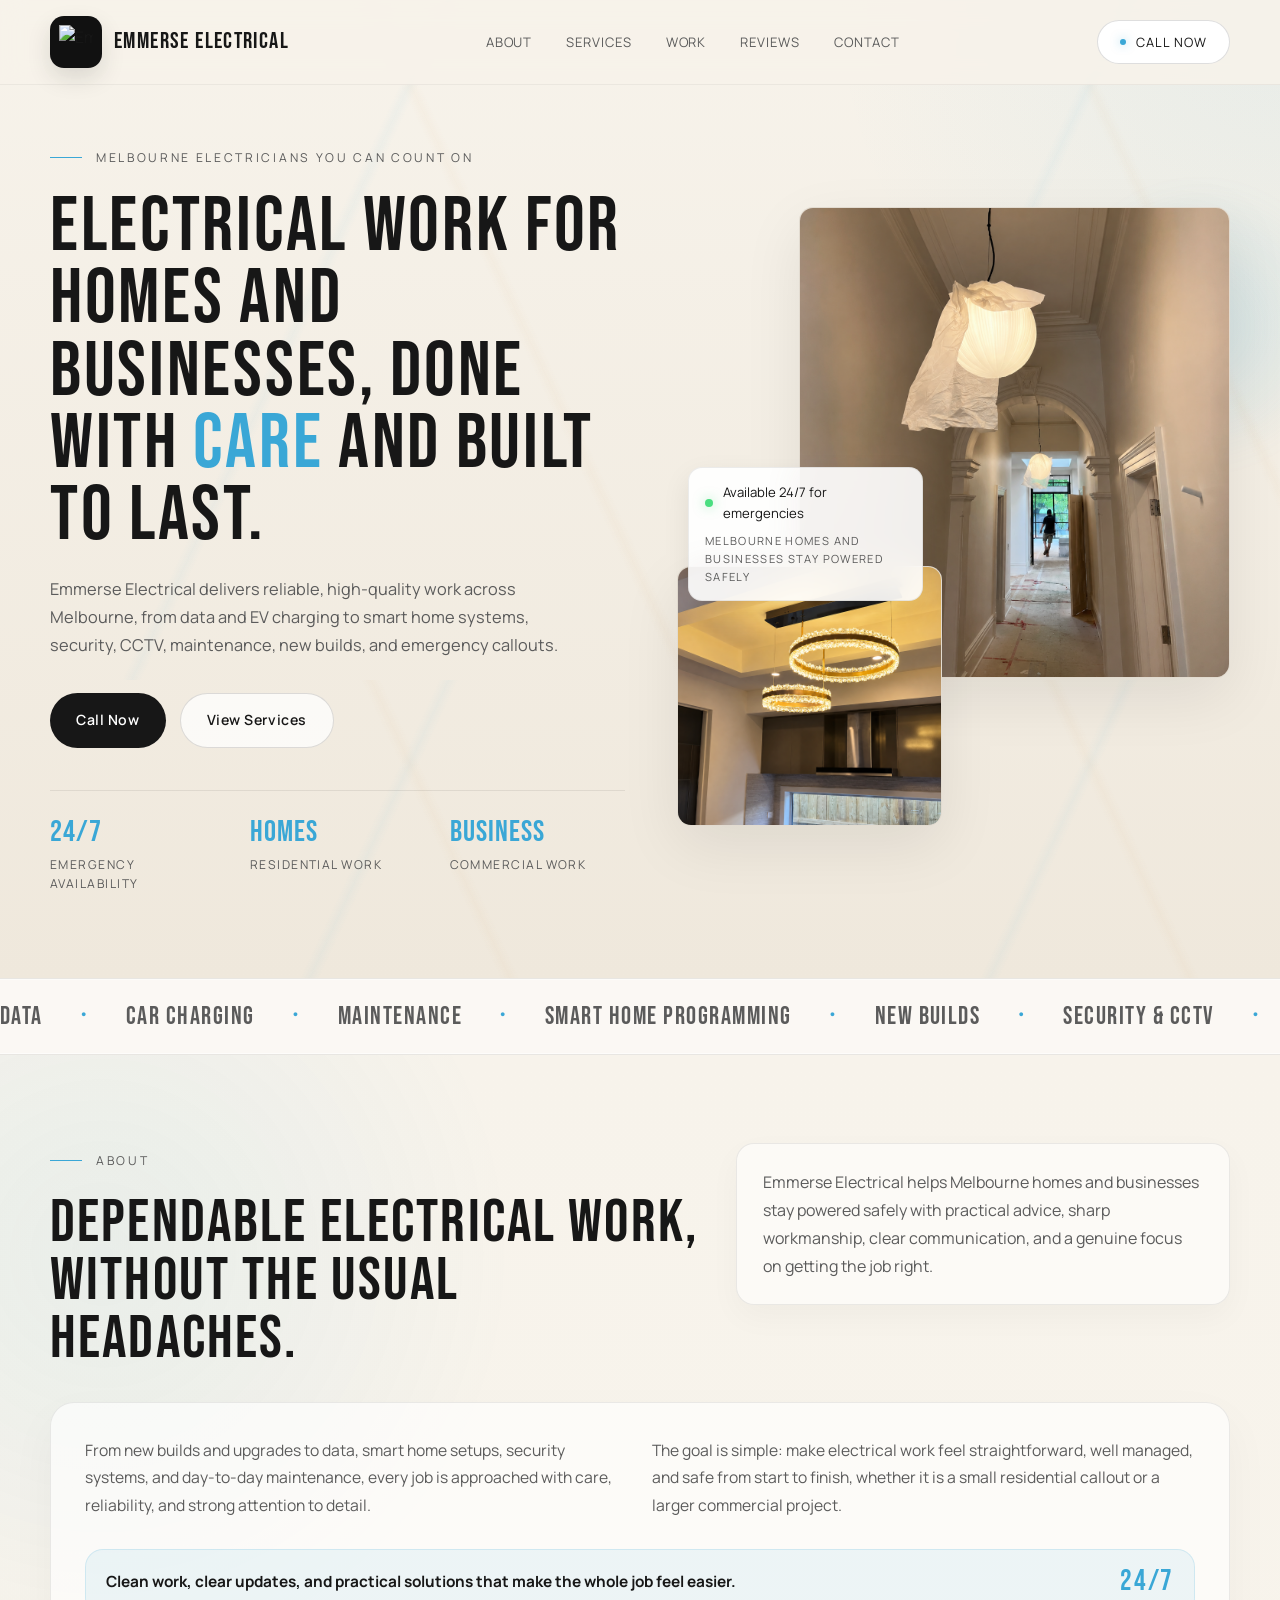
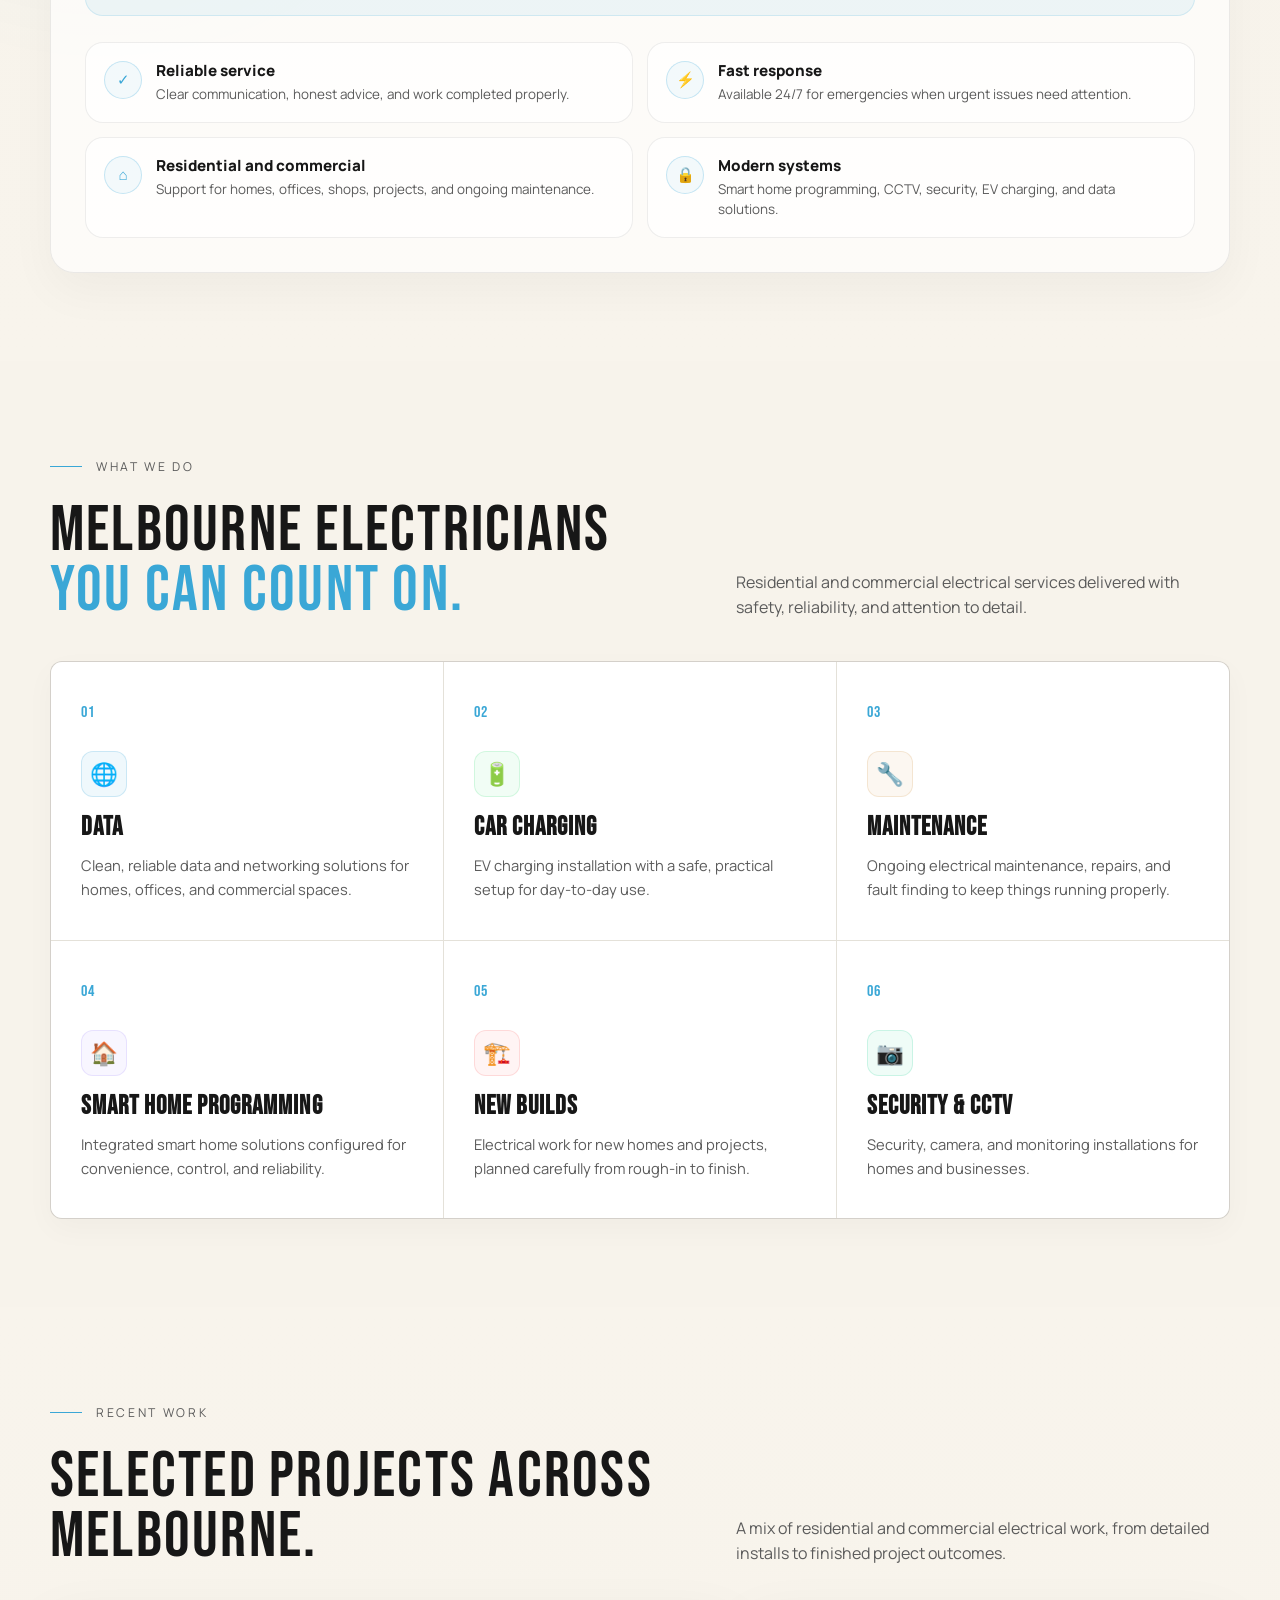
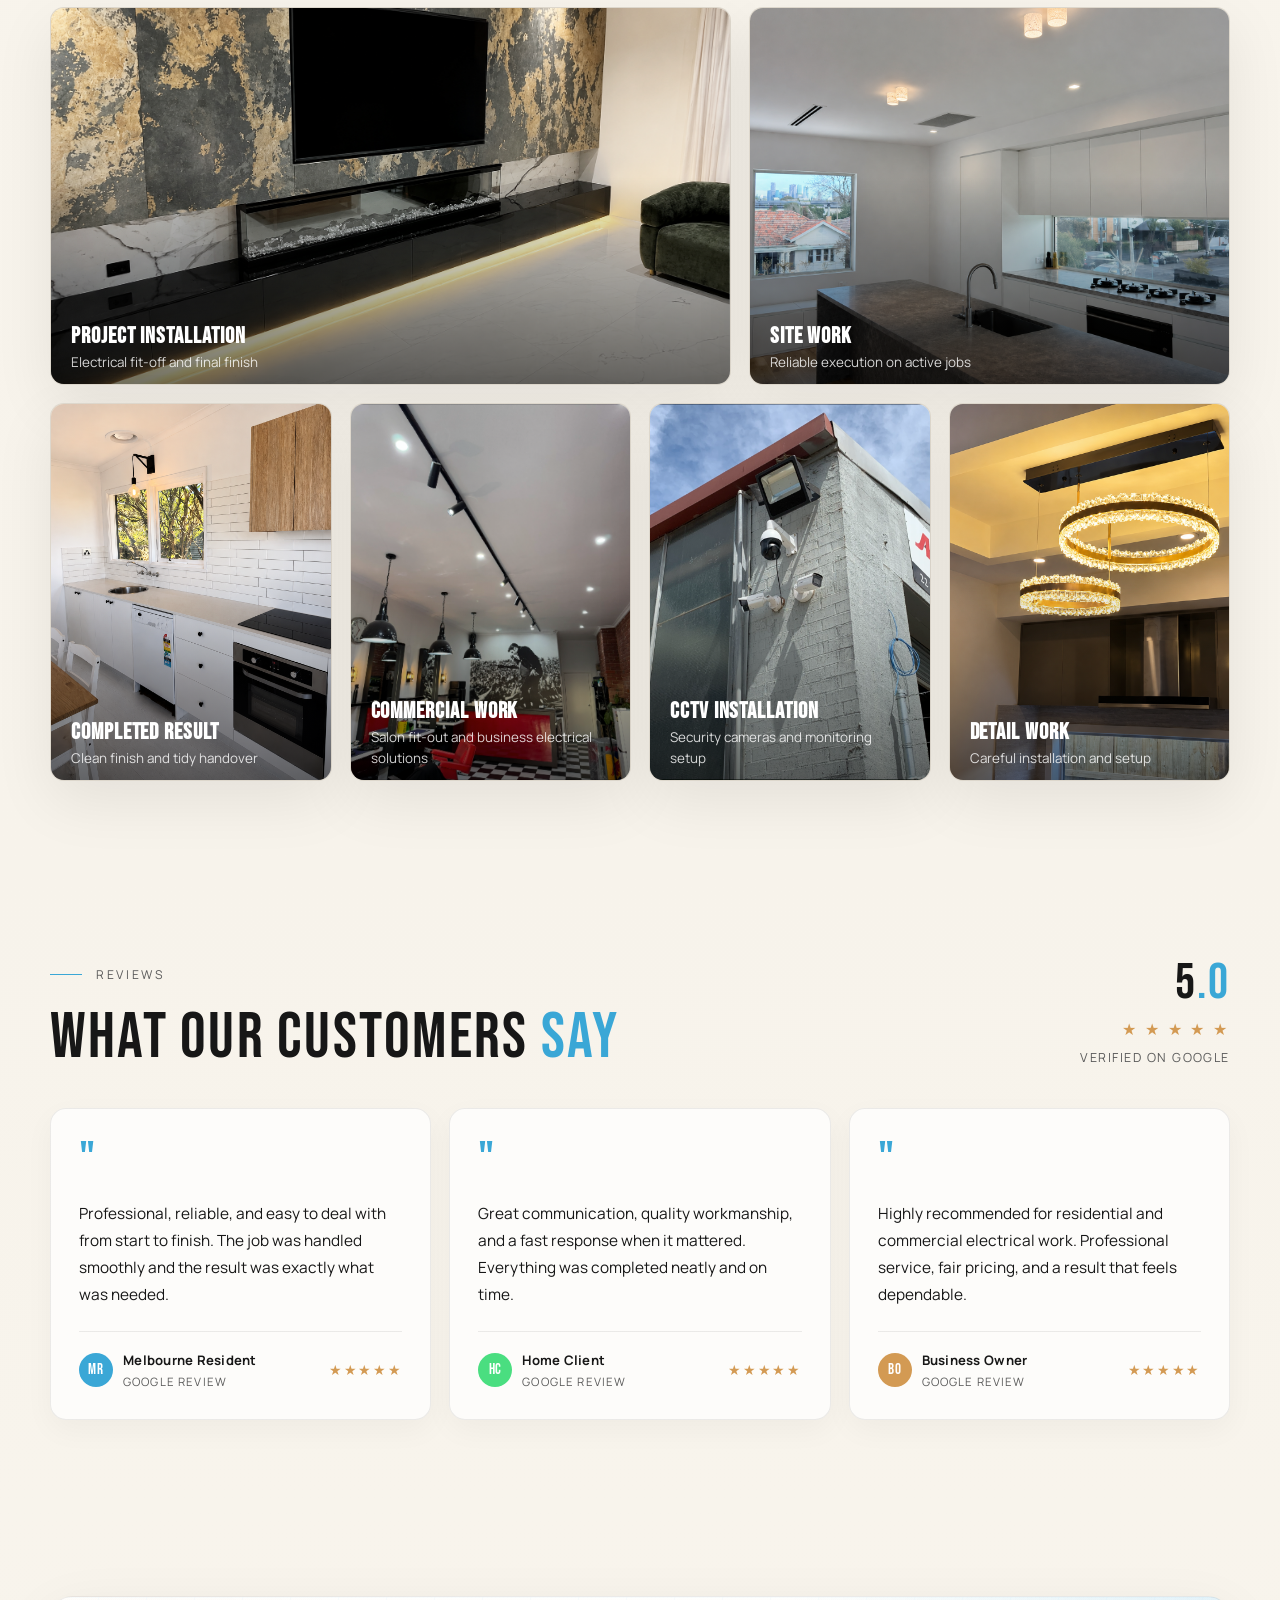
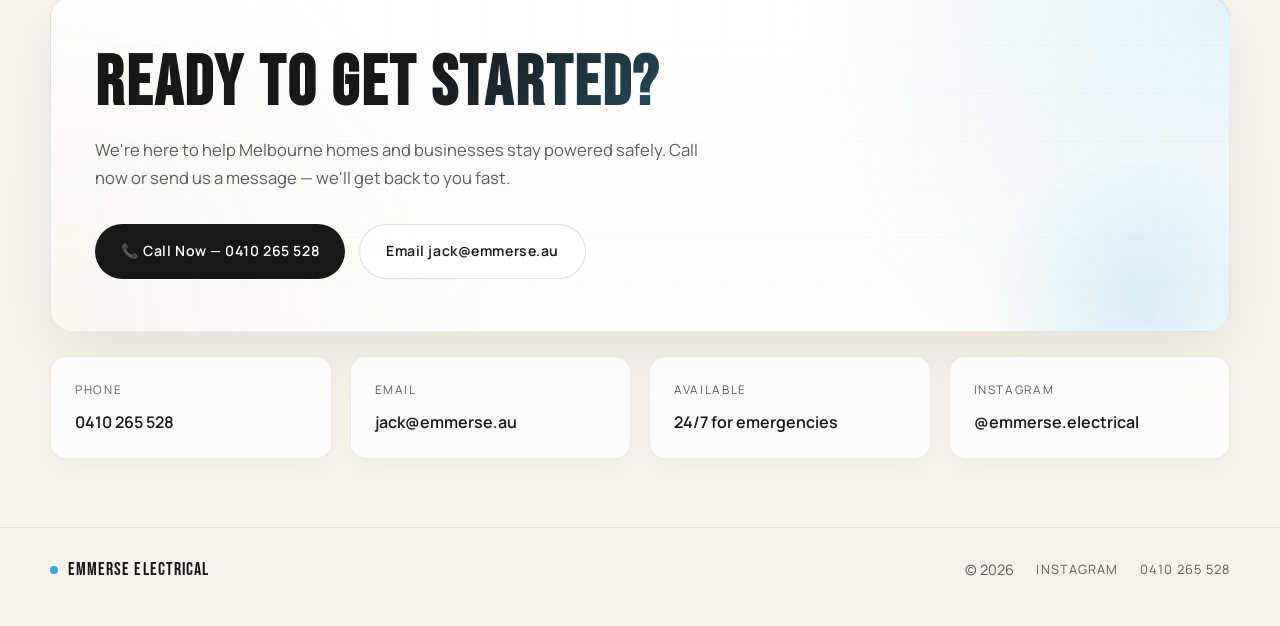
==== commit 4ae6fc18: "Update index.html" ====
--- a/index.html
+++ b/index.html
@@ -2239,10 +2239,7 @@
           </article>
 
           <article class="work-item span-3">
-            <img
-              src="https://emmerse.au/_assets/media/106eb9102b4aeb270d34f8b358279bef.jpg"
-              alt="Completed electrical result"
-            />
+         <img src="completed.png" alt="Completed electrical result">
 
             <div class="work-overlay"></div>
 
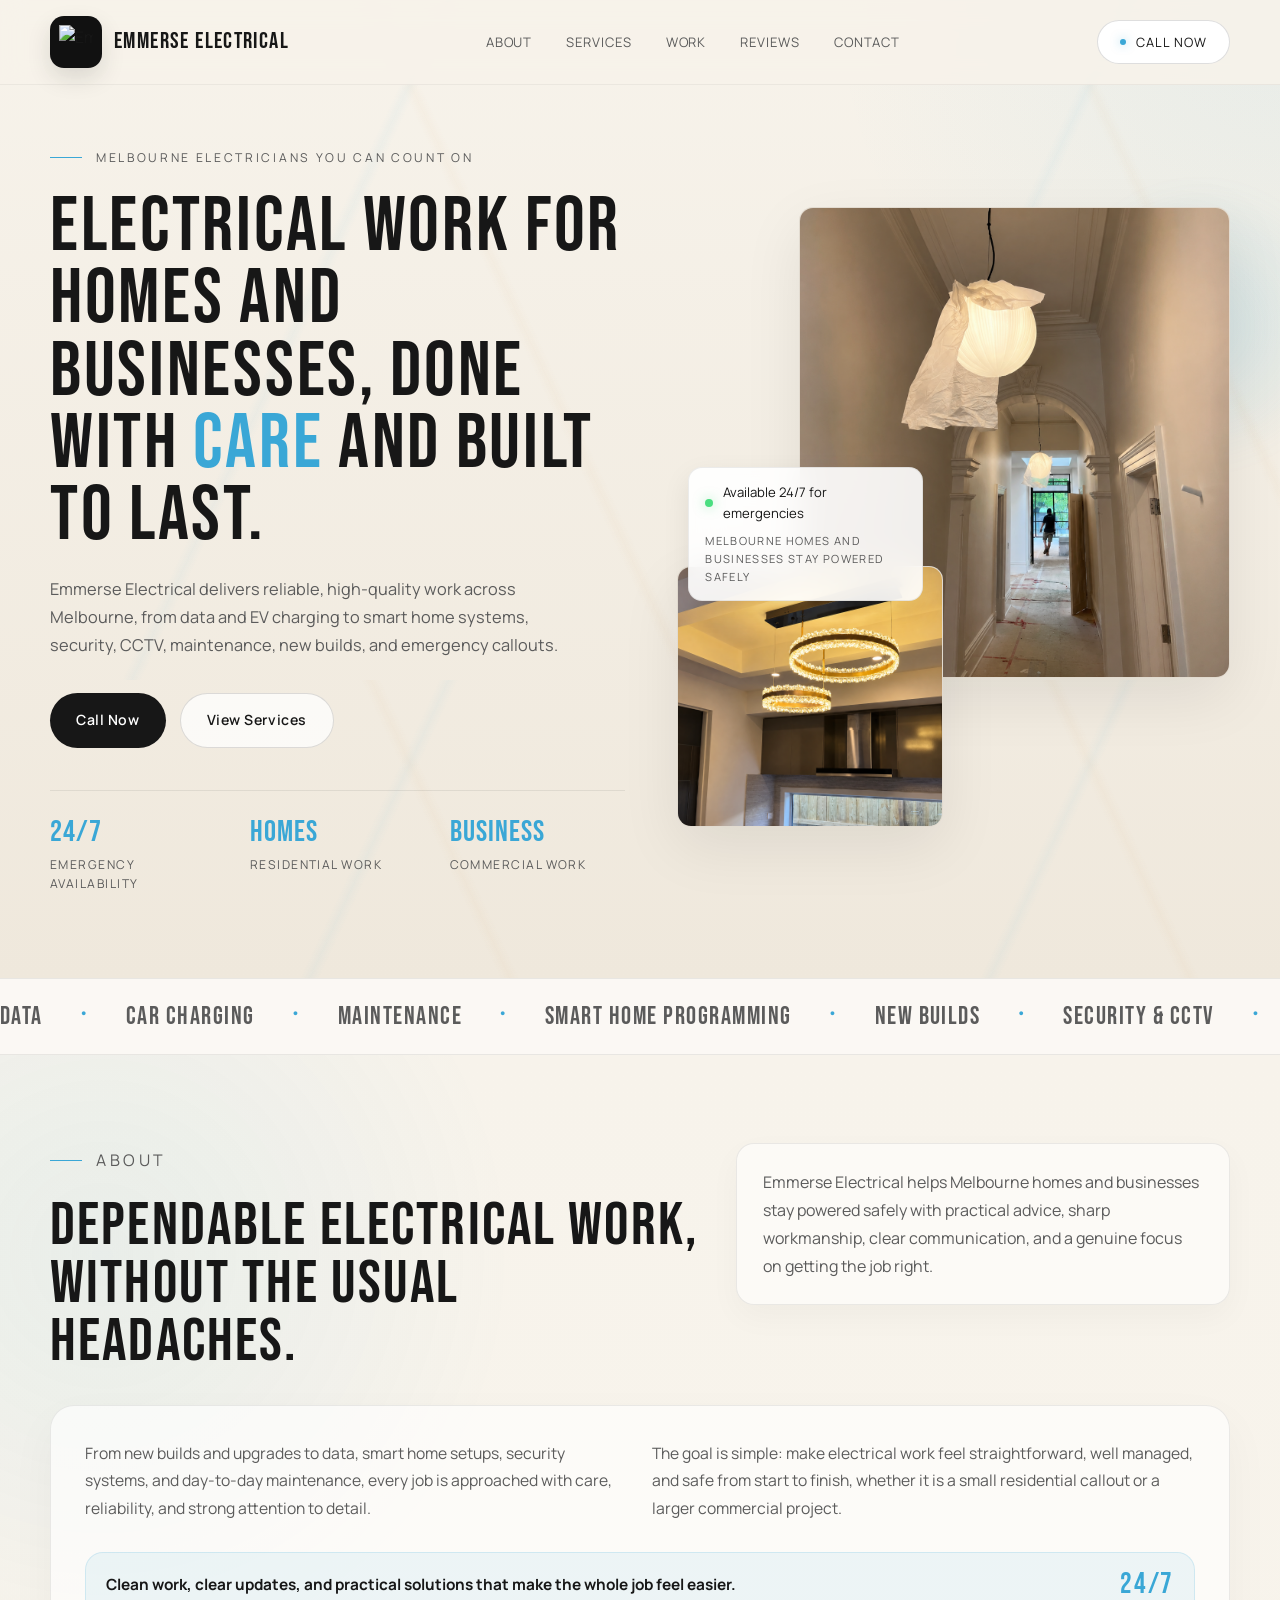
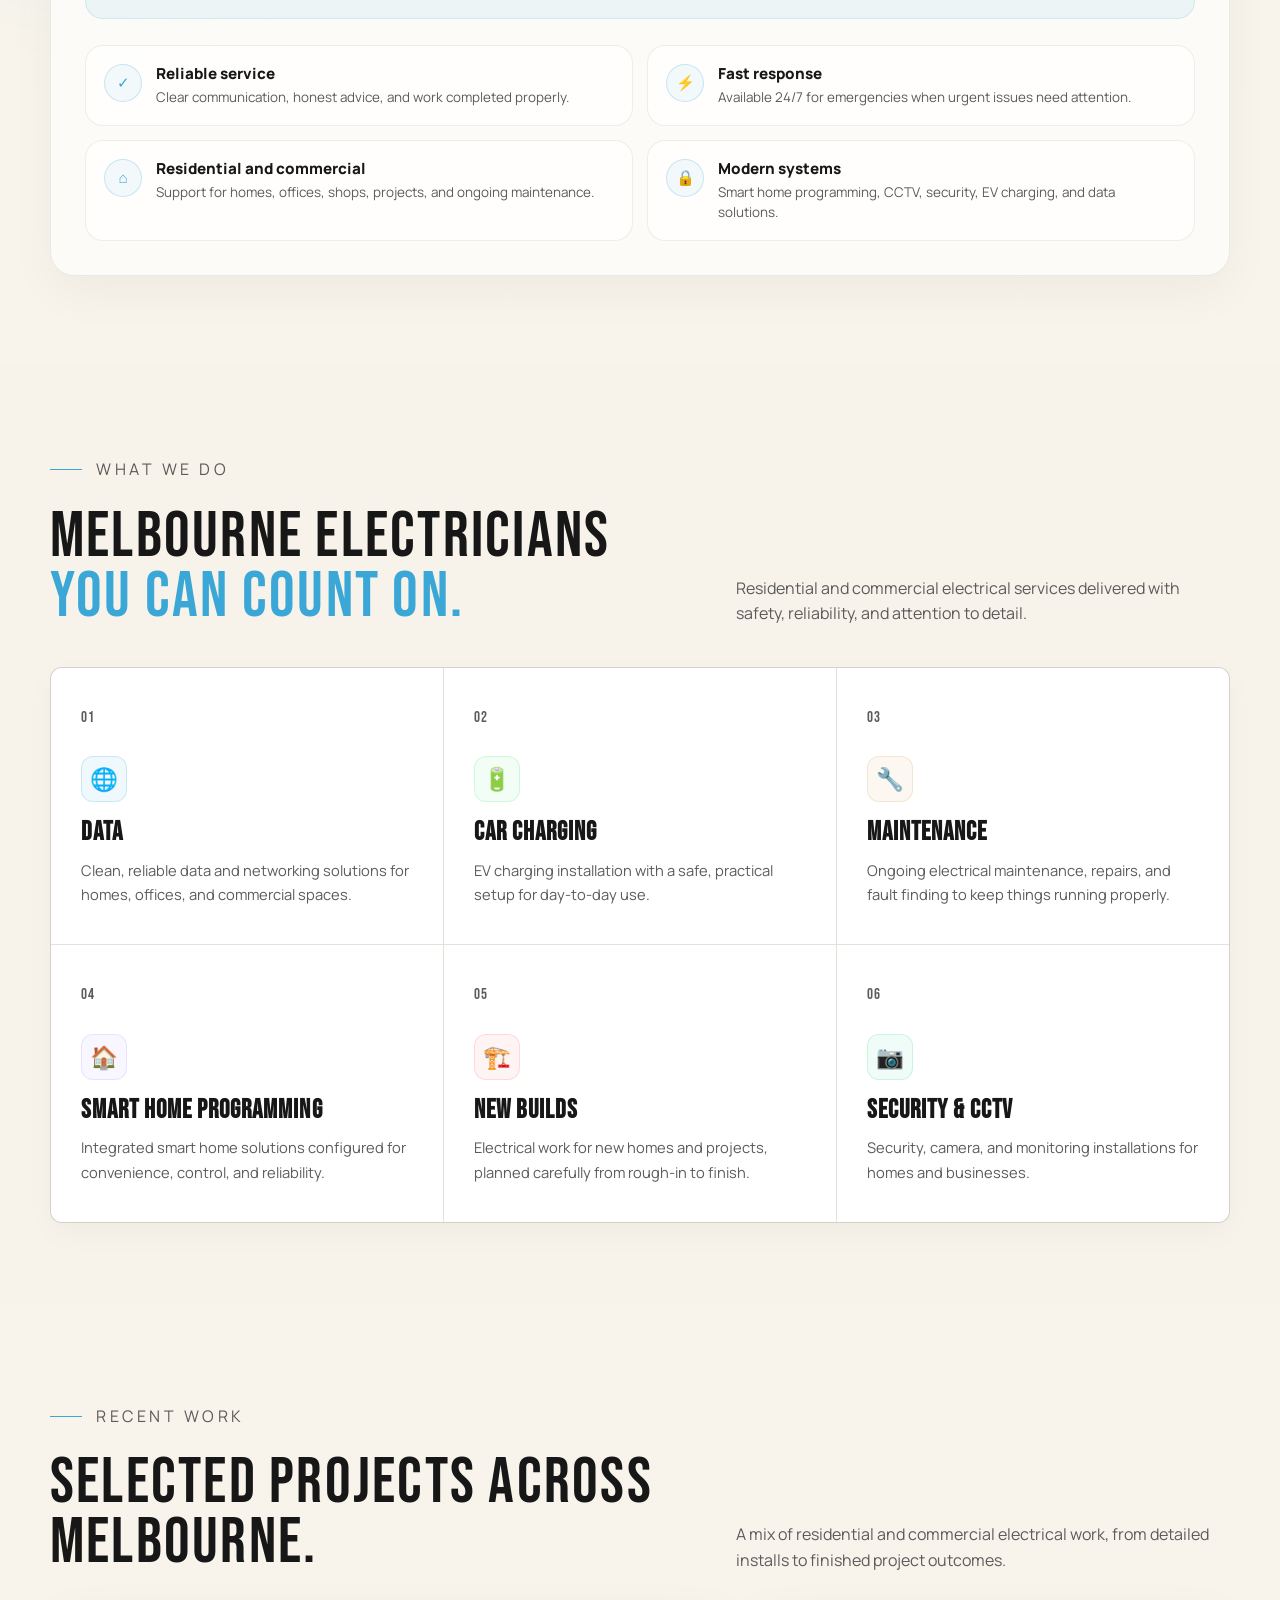
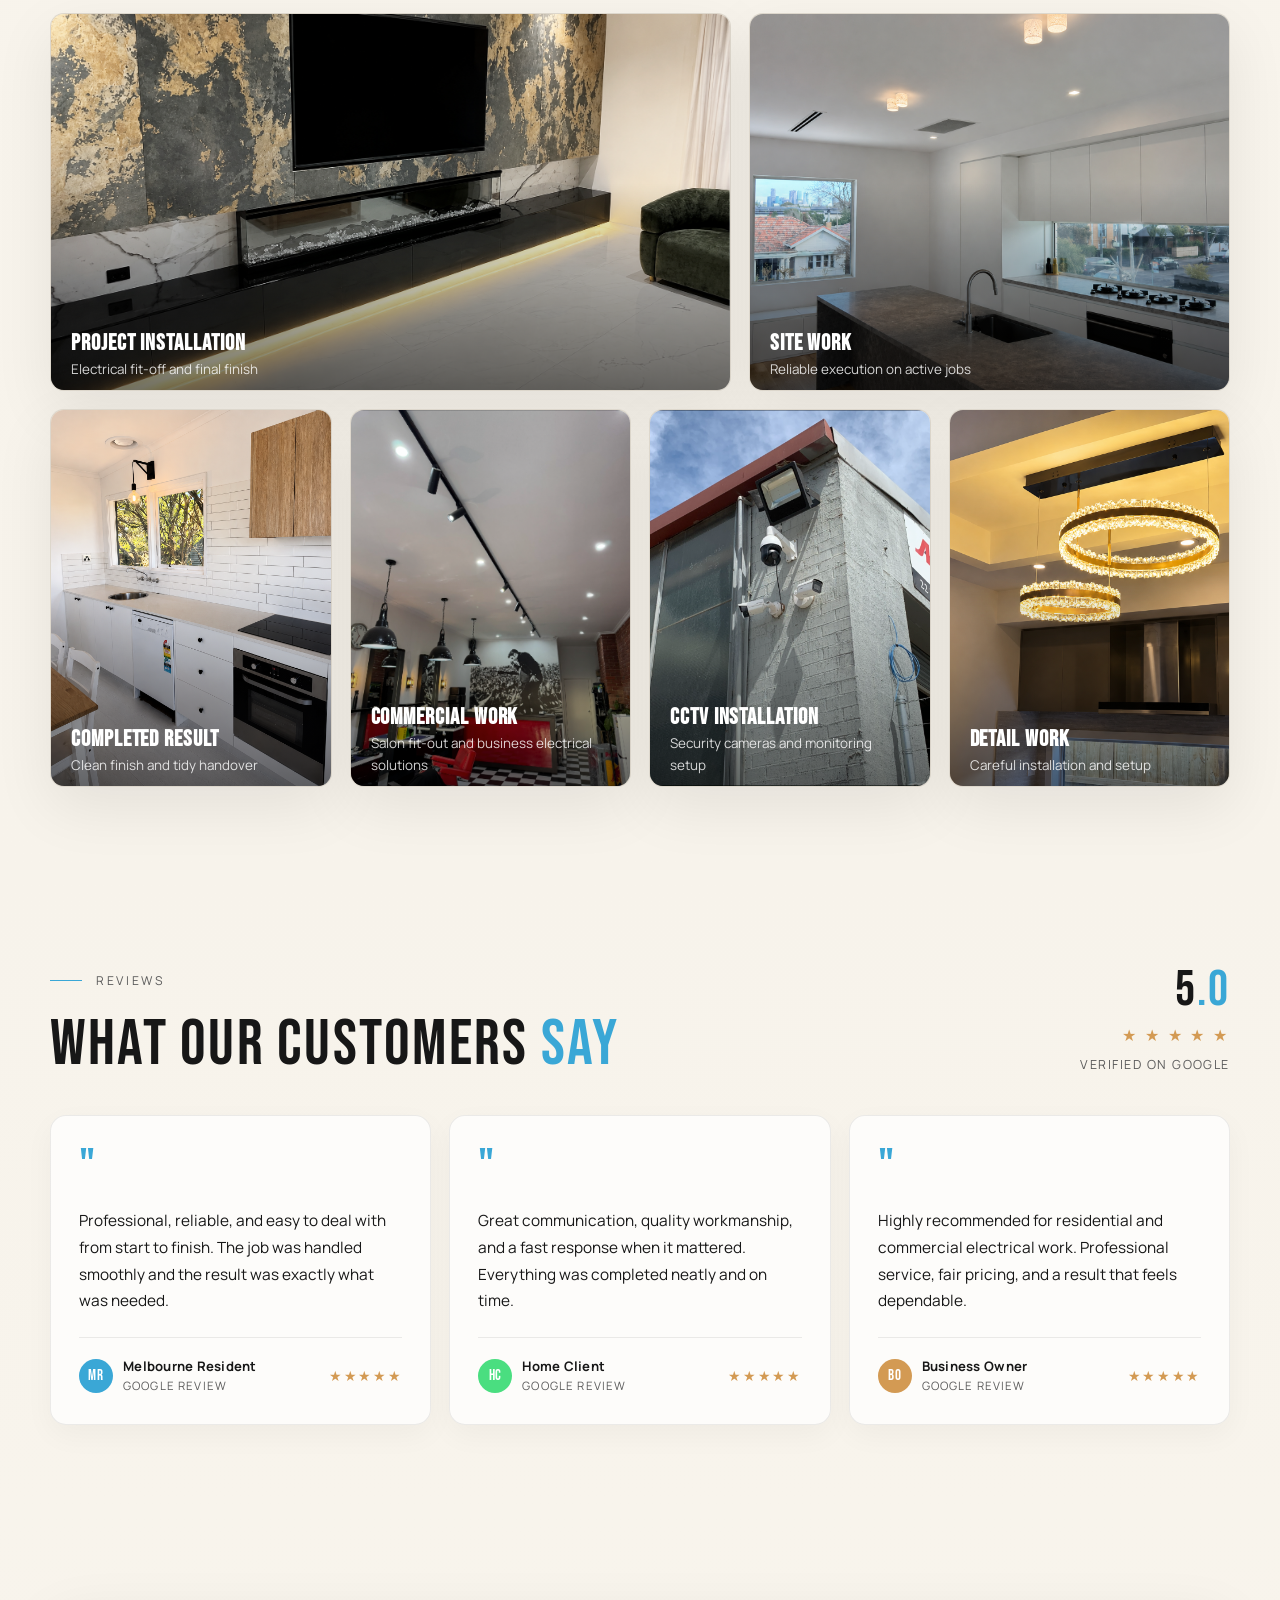
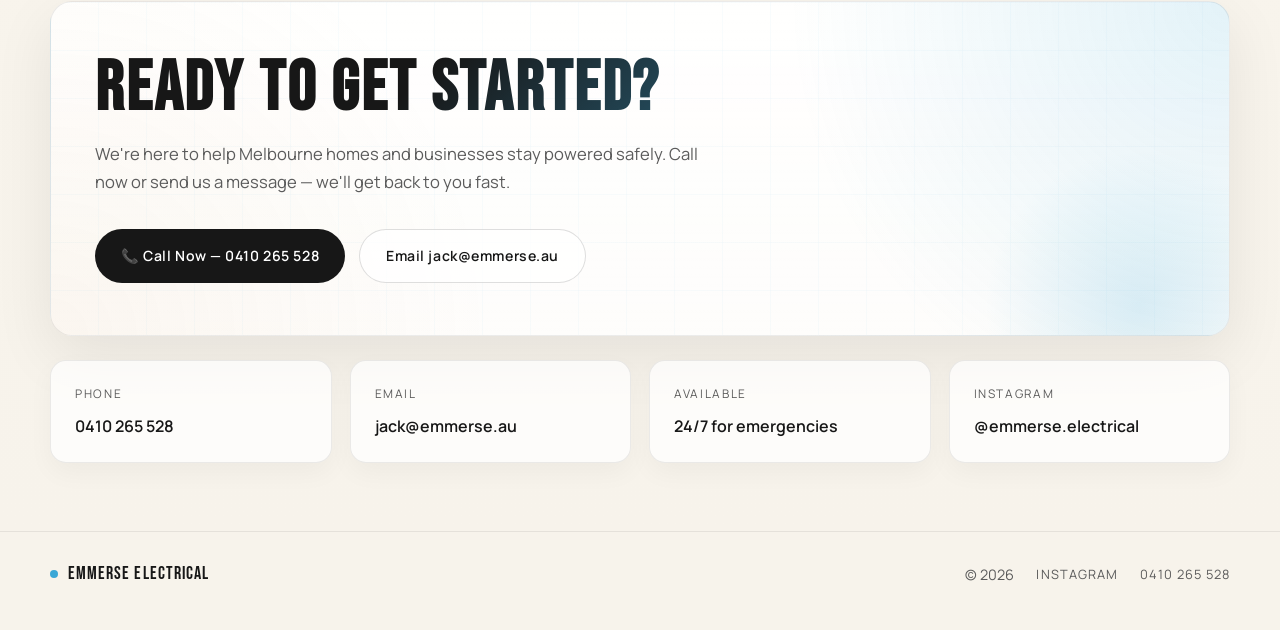
==== commit 17454b19: "Update index.html" ====
--- a/index.html
+++ b/index.html
@@ -3,21 +3,13 @@
 <head>
   <meta charset="UTF-8" />
   <meta name="viewport" content="width=device-width, initial-scale=1.0" />
-
   <title>Emmerse Electrical — Melbourne Electricians</title>
-
-  <meta
-    name="description"
-    content="Emmerse Electrical. Melbourne electricians for data, car charging, maintenance, smart home programming, new builds, security, CCTV, and emergency work."
-  />
-
+  <link rel="icon" type="image/png" href="emmerselogo.png" />
+  <link rel="apple-touch-icon" href="emmerselogo.png" />
+  <meta name="description" content="Emmerse Electrical. Melbourne electricians for data, car charging, maintenance, smart home programming, new builds, security, CCTV, and emergency work." />
   <link rel="preconnect" href="https://fonts.googleapis.com" />
   <link rel="preconnect" href="https://fonts.gstatic.com" crossorigin />
-
-  <link
-    href="https://fonts.googleapis.com/css2?family=Bebas+Neue&family=Manrope:wght@300;400;500;600;700;800&display=swap"
-    rel="stylesheet"
-  />
+  <link href="https://fonts.googleapis.com/css2?family=Bebas+Neue&family=Manrope:wght@300;400;500;600;700;800&display=swap" rel="stylesheet" />
 
   <style>
     :root {
@@ -27,40 +19,28 @@
       --panel-2: #f8f4ec;
       --ink: #171717;
       --ink-soft: #5b5b5b;
-      --line: rgba(23, 23, 23, 0.08);
-      --line-strong: rgba(23, 23, 23, 0.14);
+      --line: rgba(23,23,23,0.08);
+      --line-strong: rgba(23,23,23,0.14);
       --accent: #3aa7d6;
       --accent-dark: #2585ad;
       --warm: #d39a53;
       --max: 1180px;
       --radius: 14px;
-      --shadow: 0 20px 60px rgba(0, 0, 0, 0.08);
-      --ease-premium: cubic-bezier(.16, 1, .3, 1);
-    }
-
-    * {
-      box-sizing: border-box;
-      margin: 0;
-      padding: 0;
-    }
-
-    html {
-      width: 100%;
-      max-width: 100%;
-      scroll-behavior: smooth;
-      overflow-x: hidden;
-    }
+      --shadow: 0 20px 60px rgba(0,0,0,0.08);
+      --ease: cubic-bezier(.16,1,.3,1);
+    }
+
+    *, *::before, *::after { box-sizing: border-box; margin: 0; padding: 0; }
+
+    html { scroll-behavior: smooth; overflow-x: hidden; }
 
     body {
-      width: 100%;
-      max-width: 100%;
       background: var(--bg);
       color: var(--ink);
       font-family: "Manrope", sans-serif;
       line-height: 1.6;
       -webkit-font-smoothing: antialiased;
       overflow-x: hidden;
-      position: relative;
     }
 
     body::before {
@@ -74,50 +54,10 @@
       mix-blend-mode: multiply;
     }
 
-    main,
-    section,
-    .nav,
-    .footer,
-    .marquee {
-      max-width: 100%;
-      overflow-x: clip;
-    }
-
-    @supports not (overflow: clip) {
-      main,
-      section,
-      .nav,
-      .footer,
-      .marquee {
-        overflow-x: hidden;
-      }
-    }
-
-    img {
-      display: block;
-      max-width: 100%;
-      height: auto;
-    }
-
-    a {
-      color: inherit;
-      text-decoration: none;
-    }
-
-    button {
-      font: inherit;
-      border: 0;
-      background: none;
-      color: inherit;
-      cursor: pointer;
-    }
-
-    h1,
-    h2,
-    h3,
-    p {
-      margin: 0;
-    }
+    img { display: block; max-width: 100%; height: auto; }
+    a { color: inherit; text-decoration: none; }
+    button { font: inherit; border: 0; background: none; color: inherit; cursor: pointer; }
+    h1, h2, h3, p { margin: 0; }
 
     .display-font {
       font-family: "Bebas Neue", sans-serif;
@@ -133,81 +73,39 @@
       z-index: 2;
     }
 
-    /* ============================
-       Navigation
-    ============================ */
-
+    /* NAV */
     .nav {
       position: fixed;
       inset: 0 0 auto 0;
       z-index: 50;
       padding: 16px 0;
-      background: rgba(247, 243, 235, 0.86);
+      background: rgba(247,243,235,0.86);
       backdrop-filter: blur(12px);
       -webkit-backdrop-filter: blur(12px);
-      border-bottom: 1px solid rgba(23, 23, 23, 0.05);
-      transition:
-        padding 0.35s var(--ease-premium),
-        background 0.35s ease,
-        box-shadow 0.35s ease,
-        border-color 0.35s ease;
-    }
-
+      border-bottom: 1px solid rgba(23,23,23,0.05);
+      transition: padding .35s var(--ease), background .35s ease, box-shadow .35s ease, border-color .35s ease;
+    }
     .nav.scrolled {
       padding: 10px 0;
-      background: rgba(247, 243, 235, 0.94);
-      border-bottom-color: rgba(23, 23, 23, 0.1);
-      box-shadow: 0 14px 44px rgba(0, 0, 0, 0.07);
-    }
-
-    .nav-inner {
-      display: flex;
-      align-items: center;
-      justify-content: space-between;
-      gap: 24px;
-    }
-
-    .logo {
-      display: flex;
-      align-items: center;
-      gap: 12px;
-      white-space: nowrap;
-    }
-
-    .logo-mark-wrap {
-      width: 52px;
-      height: 52px;
-      display: grid;
-      place-items: center;
+      background: rgba(247,243,235,0.94);
+      border-bottom-color: rgba(23,23,23,0.1);
+      box-shadow: 0 14px 44px rgba(0,0,0,0.07);
+    }
+    .nav-inner { display: flex; align-items: center; justify-content: space-between; gap: 24px; }
+
+    .logo { display: flex; align-items: center; gap: 12px; white-space: nowrap; }
+    .logo-mark {
+      width: 52px; height: 52px;
+      display: grid; place-items: center;
       background: #111;
       border-radius: 14px;
-      box-shadow: 0 10px 24px rgba(0, 0, 0, 0.12);
+      box-shadow: 0 10px 24px rgba(0,0,0,0.12);
       flex-shrink: 0;
-      transition:
-        transform 0.35s var(--ease-premium),
-        box-shadow 0.35s ease;
-    }
-
-    .logo:hover .logo-mark-wrap {
-      transform: rotate(-3deg) scale(1.04);
-      box-shadow:
-        0 12px 28px rgba(0, 0, 0, 0.16),
-        0 0 0 5px rgba(58, 167, 214, 0.08);
-    }
-
-    .logo-image {
-      width: 34px;
-      height: 34px;
-      object-fit: contain;
-    }
-
-    .logo-text {
-      font-family: "Bebas Neue", sans-serif;
-      font-size: 1.45rem;
-      letter-spacing: 0.06em;
-      color: var(--ink);
-      line-height: 1;
-    }
+      transition: transform .35s var(--ease), box-shadow .35s ease;
+    }
+    .logo:hover .logo-mark { transform: rotate(-3deg) scale(1.04); box-shadow: 0 12px 28px rgba(0,0,0,0.16), 0 0 0 5px rgba(58,167,214,0.08); }
+    .logo-mark img { width: 34px; height: 34px; object-fit: contain; }
+    .logo-text { font-family: "Bebas Neue", sans-serif; font-size: 1.45rem; letter-spacing: 0.06em; line-height: 1; }
 
     .nav-links {
       display: flex;
@@ -218,31 +116,10 @@
       text-transform: uppercase;
       color: var(--ink-soft);
     }
-
-    .nav-links a {
-      position: relative;
-      padding: 6px 0;
-      transition: color 0.3s ease;
-    }
-
-    .nav-links a:hover {
-      color: var(--ink);
-    }
-
-    .nav-links a::after {
-      content: "";
-      position: absolute;
-      left: 0;
-      bottom: 0;
-      width: 0;
-      height: 1px;
-      background: var(--accent);
-      transition: width 0.35s ease;
-    }
-
-    .nav-links a:hover::after {
-      width: 100%;
-    }
+    .nav-links a { position: relative; padding: 6px 0; transition: color .3s ease; }
+    .nav-links a:hover { color: var(--ink); }
+    .nav-links a::after { content: ""; position: absolute; left: 0; bottom: 0; width: 0; height: 1px; background: var(--accent); transition: width .35s ease; }
+    .nav-links a:hover::after { width: 100%; }
 
     .nav-cta {
       display: inline-flex;
@@ -254,30 +131,22 @@
       font-size: 0.8rem;
       letter-spacing: 0.08em;
       text-transform: uppercase;
-      transition: all 0.3s ease;
+      background: #fff;
+      transition: all .3s ease;
       white-space: nowrap;
-      background: #fff;
-    }
-
-    .nav-cta:hover {
-      background: var(--accent);
-      color: #fff;
-      border-color: var(--accent);
-    }
-
+    }
+    .nav-cta:hover { background: var(--accent); color: #fff; border-color: var(--accent); }
     .nav-cta-dot {
-      width: 6px;
-      height: 6px;
+      width: 6px; height: 6px;
       border-radius: 50%;
       background: var(--accent);
-      box-shadow: 0 0 10px rgba(58, 167, 214, 0.5);
+      box-shadow: 0 0 10px rgba(58,167,214,0.5);
       animation: pulse 2s ease-in-out infinite;
     }
 
     .mob-toggle {
       display: none;
-      width: 44px;
-      height: 44px;
+      width: 44px; height: 44px;
       border: 1px solid var(--line-strong);
       border-radius: 999px;
       align-items: center;
@@ -286,47 +155,20 @@
       gap: 4px;
       background: #fff;
     }
-
-    .mob-toggle span {
-      width: 18px;
-      height: 1.5px;
-      background: var(--ink);
-      display: block;
-      transition:
-        transform 0.3s var(--ease-premium),
-        opacity 0.25s ease;
-    }
-
-    /* ============================
-       Buttons
-    ============================ */
-
-    .btn,
-    .nav-cta {
-      position: relative;
-      overflow: hidden;
-    }
-
-    .btn::after,
-    .nav-cta::after {
+    .mob-toggle span { width: 18px; height: 1.5px; background: var(--ink); display: block; transition: transform .3s var(--ease), opacity .25s ease; }
+
+    /* BUTTONS */
+    .btn, .nav-cta { position: relative; overflow: hidden; }
+    .btn::after, .nav-cta::after {
       content: "";
       position: absolute;
       inset: -40%;
-      background: linear-gradient(
-        120deg,
-        transparent 35%,
-        rgba(255, 255, 255, 0.42),
-        transparent 65%
-      );
+      background: linear-gradient(120deg, transparent 35%, rgba(255,255,255,0.42), transparent 65%);
       transform: translateX(-120%) rotate(12deg);
-      transition: transform 0.7s var(--ease-premium);
+      transition: transform .7s var(--ease);
       pointer-events: none;
     }
-
-    .btn:hover::after,
-    .nav-cta:hover::after {
-      transform: translateX(120%) rotate(12deg);
-    }
+    .btn:hover::after, .nav-cta:hover::after { transform: translateX(120%) rotate(12deg); }
 
     .btn {
       display: inline-flex;
@@ -337,84 +179,47 @@
       font-size: 0.88rem;
       letter-spacing: 0.04em;
       font-weight: 600;
-      transition: all 0.3s cubic-bezier(.2, .7, .2, 1);
-    }
-
-    .btn-primary {
-      background: var(--ink);
-      color: #fff;
-    }
-
-    .btn-primary:hover {
-      background: var(--accent);
-      transform: translateY(-2px);
-      box-shadow: 0 12px 30px rgba(58, 167, 214, 0.22);
-    }
-
-    .btn-ghost {
-      border: 1px solid var(--line-strong);
-      color: var(--ink);
-      background: rgba(255, 255, 255, 0.72);
-    }
-
-    .btn-ghost:hover {
-      border-color: var(--accent);
-      color: var(--accent);
-      background: #fff;
-    }
-
-    /* ============================
-       Hero
-    ============================ */
-
+      transition: all .3s cubic-bezier(.2,.7,.2,1);
+    }
+    .btn-primary { background: var(--ink); color: #fff; }
+    .btn-primary:hover { background: var(--accent); transform: translateY(-2px); box-shadow: 0 12px 30px rgba(58,167,214,0.22); }
+    .btn-ghost { border: 1px solid var(--line-strong); color: var(--ink); background: rgba(255,255,255,0.72); }
+    .btn-ghost:hover { border-color: var(--accent); color: var(--accent); background: #fff; }
+
+    /* HERO */
     .hero {
       min-height: 100vh;
       display: flex;
       align-items: center;
       padding: 140px 0 84px;
       position: relative;
-      background:
-        radial-gradient(circle at top right, rgba(58, 167, 214, 0.08), transparent 28%),
-        linear-gradient(180deg, var(--bg), var(--bg-2));
-    }
-
+      background: radial-gradient(circle at top right, rgba(58,167,214,0.08), transparent 28%), linear-gradient(180deg, var(--bg), var(--bg-2));
+    }
     .hero::before {
       content: "";
       position: absolute;
-      width: 300px;
-      height: 300px;
-      right: -70px;
-      top: 18%;
+      width: 300px; height: 300px;
+      right: -70px; top: 18%;
       border-radius: 999px;
-      background: radial-gradient(circle, rgba(58, 167, 214, 0.17), transparent 68%);
+      background: radial-gradient(circle, rgba(58,167,214,0.17), transparent 68%);
       filter: blur(10px);
       animation: ambientFloat 8s ease-in-out infinite;
       pointer-events: none;
     }
-
     .hero::after {
       content: "";
       position: absolute;
       inset: 0;
-      background-image:
-        linear-gradient(115deg, transparent 0 44%, rgba(58, 167, 214, 0.08) 45%, transparent 46% 100%),
-        linear-gradient(65deg, transparent 0 68%, rgba(211, 154, 83, 0.08) 69%, transparent 70% 100%);
+      background-image: linear-gradient(115deg, transparent 0 44%, rgba(58,167,214,0.08) 45%, transparent 46% 100%), linear-gradient(65deg, transparent 0 68%, rgba(211,154,83,0.08) 69%, transparent 70% 100%);
       background-size: 680px 680px;
       opacity: 0.55;
       animation: circuitDrift 18s linear infinite;
       pointer-events: none;
     }
 
-    .hero-grid {
-      display: grid;
-      grid-template-columns: 1.02fr 0.98fr;
-      gap: 52px;
-      align-items: center;
-      width: 100%;
-    }
-
-    .hero-eyebrow,
-    .section-label {
+    .hero-grid { display: grid; grid-template-columns: 1.02fr 0.98fr; gap: 52px; align-items: center; }
+
+    .eyebrow, .section-label {
       display: inline-flex;
       align-items: center;
       gap: 14px;
@@ -424,325 +229,153 @@
       color: var(--ink-soft);
       margin-bottom: 24px;
     }
-
-    .hero-eyebrow::before,
-    .section-label::before {
-      content: "";
-      width: 32px;
-      height: 1px;
-      background: var(--accent);
-      flex-shrink: 0;
-    }
-
-    .hero h1 {
-      font-size: clamp(2.7rem, 6vw, 5.1rem);
-      margin-bottom: 24px;
-      max-width: 720px;
-    }
-
-    .hero h1 em,
-    .section-title em {
-      font-style: normal;
-      color: var(--accent);
-    }
-
-    .hero-sub {
-      font-size: 1.02rem;
-      color: var(--ink-soft);
-      max-width: 520px;
-      line-height: 1.7;
-      margin-bottom: 34px;
-    }
-
-    .hero-actions {
-      display: flex;
-      flex-wrap: wrap;
-      gap: 14px;
-      margin-bottom: 42px;
-    }
+    .eyebrow::before, .section-label::before { content: ""; width: 32px; height: 1px; background: var(--accent); flex-shrink: 0; }
+
+    .hero h1 { font-size: clamp(2.7rem, 6vw, 5.1rem); margin-bottom: 24px; max-width: 720px; }
+    .hero h1 em, .section-title em { font-style: normal; color: var(--accent); }
+    .hero-sub { font-size: 1.02rem; color: var(--ink-soft); max-width: 520px; line-height: 1.7; margin-bottom: 34px; }
+    .hero-actions { display: flex; flex-wrap: wrap; gap: 14px; margin-bottom: 42px; }
 
     .hero-meta {
       display: grid;
-      grid-template-columns: repeat(3, 1fr);
+      grid-template-columns: repeat(3,1fr);
       gap: 24px;
       padding-top: 28px;
       border-top: 1px solid var(--line);
       max-width: 720px;
     }
-
-    .meta-num {
-      font-size: 1.85rem;
-      color: var(--accent);
-      margin-bottom: 8px;
-    }
-
-    .meta-label {
-      font-size: 0.76rem;
-      letter-spacing: 0.12em;
-      text-transform: uppercase;
-      color: var(--ink-soft);
-    }
-
+    .meta-num { font-size: 1.85rem; color: var(--accent); margin-bottom: 8px; }
+    .meta-label { font-size: 0.76rem; letter-spacing: 0.12em; text-transform: uppercase; color: var(--ink-soft); }
+
+    /* HERO VISUAL */
     .hero-visual {
-      --mx: 0;
-      --my: 0;
+      --mx: 0; --my: 0;
       position: relative;
       height: 620px;
       transform-style: preserve-3d;
     }
-
     .hero-visual::before {
       content: "";
       position: absolute;
       inset: 8% 5% auto auto;
-      width: 62%;
-      height: 62%;
-      border: 1px solid rgba(58, 167, 214, 0.18);
+      width: 62%; height: 62%;
+      border: 1px solid rgba(58,167,214,0.18);
       border-radius: 20px;
-      transform: translate3d(calc(var(--mx) * 8px), calc(var(--my) * 8px), 0);
-      transition: transform 0.35s ease;
+      transform: translate3d(calc(var(--mx)*8px),calc(var(--my)*8px),0);
+      transition: transform .35s ease;
       pointer-events: none;
     }
 
-    .hv-main,
-    .hv-stack {
+    .hv-main, .hv-stack {
       overflow: hidden;
       border-radius: var(--radius);
-      border: 1px solid rgba(23, 23, 23, 0.06);
+      border: 1px solid rgba(23,23,23,0.06);
       box-shadow: var(--shadow);
       background: var(--bg-2);
-      will-change: transform;
-    }
-
-    .hv-main::before,
-    .hv-stack::before {
+      position: absolute;
+    }
+    .hv-main::before, .hv-stack::before {
       content: "";
       position: absolute;
       inset: 0;
-      background: linear-gradient(
-        90deg,
-        var(--bg-2) 25%,
-        rgba(255, 255, 255, 0.5) 50%,
-        var(--bg-2) 75%
-      );
+      background: linear-gradient(90deg, var(--bg-2) 25%, rgba(255,255,255,0.5) 50%, var(--bg-2) 75%);
       background-size: 200% 100%;
       animation: shimmer 1.8s infinite;
       z-index: 0;
     }
-
-    .hv-main img,
-    .hv-stack img {
-      position: relative;
-      z-index: 1;
-    }
+    .hv-main img, .hv-stack img { position: relative; z-index: 1; width: 100%; height: 100%; object-fit: cover; }
 
     .hv-main {
-      position: absolute;
-      top: 0;
-      right: 0;
-      width: 78%;
-      height: 76%;
-      transform: translate3d(calc(var(--mx) * -10px), calc(var(--my) * -8px), 0);
-      transition: transform 0.35s ease;
-    }
-
+      top: 0; right: 0;
+      width: 78%; height: 76%;
+      transform: translate3d(calc(var(--mx)*-10px),calc(var(--my)*-8px),0);
+      transition: transform .35s ease;
+    }
     .hv-stack {
-      position: absolute;
-      bottom: 0;
-      left: 0;
-      width: 48%;
-      height: 42%;
+      bottom: 0; left: 0;
+      width: 48%; height: 42%;
       z-index: 2;
-      transform: translate3d(calc(var(--mx) * 14px), calc(var(--my) * 10px), 0);
-      transition: transform 0.35s ease;
-    }
-
-    .hv-main img,
-    .hv-stack img {
-      width: 100%;
-      height: 100%;
-      object-fit: cover;
+      transform: translate3d(calc(var(--mx)*14px),calc(var(--my)*10px),0);
+      transition: transform .35s ease;
     }
 
     .hv-tag {
       position: absolute;
-      top: 42%;
-      left: 2%;
+      top: 42%; left: 2%;
       z-index: 3;
       max-width: 235px;
       padding: 14px 16px;
       border-radius: var(--radius);
-      border: 1px solid rgba(23, 23, 23, 0.08);
-      background: rgba(255, 255, 255, 0.9);
-      color: var(--ink);
+      border: 1px solid rgba(23,23,23,0.08);
+      background: rgba(255,255,255,0.9);
       backdrop-filter: blur(16px);
-      box-shadow: 0 10px 28px rgba(0, 0, 0, 0.08);
+      box-shadow: 0 10px 28px rgba(0,0,0,0.08);
       animation: softBob 4.5s ease-in-out infinite;
-      will-change: transform;
-    }
-
-    .hv-tag-row {
-      display: flex;
-      align-items: center;
-      gap: 10px;
-      font-size: 0.82rem;
-      margin-bottom: 8px;
-    }
-
-    .hv-tag-row:last-child {
-      margin-bottom: 0;
-    }
-
-    .hv-tag-dot {
-      width: 8px;
-      height: 8px;
-      border-radius: 50%;
-      background: #4ade80;
-      box-shadow: 0 0 12px rgba(74, 222, 128, 0.5);
-      flex-shrink: 0;
-    }
-
-    .hv-tag-label {
-      color: var(--ink-soft);
-      font-size: 0.7rem;
-      letter-spacing: 0.12em;
-      text-transform: uppercase;
-    }
-
-    /* ============================
-       Marquee
-    ============================ */
-
+    }
+    .hv-tag-row { display: flex; align-items: center; gap: 10px; font-size: 0.82rem; margin-bottom: 8px; }
+    .hv-tag-row:last-child { margin-bottom: 0; }
+    .hv-tag-dot { width: 8px; height: 8px; border-radius: 50%; background: #4ade80; box-shadow: 0 0 12px rgba(74,222,128,0.5); flex-shrink: 0; }
+    .hv-tag-label { color: var(--ink-soft); font-size: 0.7rem; letter-spacing: 0.12em; text-transform: uppercase; }
+
+    /* MARQUEE */
     .marquee {
-      width: 100%;
       padding: 18px 0;
       border-top: 1px solid var(--line);
       border-bottom: 1px solid var(--line);
       overflow: hidden;
-      background: rgba(255, 255, 255, 0.45);
+      background: rgba(255,255,255,0.45);
       position: relative;
       z-index: 2;
-      box-shadow:
-        inset 0 1px 0 rgba(255, 255, 255, 0.55),
-        inset 0 -1px 0 rgba(255, 255, 255, 0.55);
-    }
-
+    }
     .marquee-track {
       display: flex;
       width: max-content;
-      gap: 0;
       white-space: nowrap;
-      animation: mobileSafeMarquee 24s linear infinite;
+      animation: marquee 24s linear infinite;
       font-family: "Bebas Neue", sans-serif;
       font-size: 1.55rem;
       letter-spacing: 0.06em;
       color: var(--ink-soft);
-      will-change: transform;
-    }
-
-    .marquee-track span {
-      flex: 0 0 auto;
-      display: inline-flex;
-      align-items: center;
-      gap: 38px;
-      padding-right: 38px;
-    }
-
-    .marquee-track i {
-      font-style: normal;
-      color: var(--accent);
-      font-size: 0.56rem;
-      transform: translateY(-2px);
-    }
-
-    .marquee:hover .marquee-track {
-      animation-play-state: paused;
-    }
-
-    /* ============================
-       General Sections
-    ============================ */
-
-    section {
-      position: relative;
-      z-index: 2;
-    }
-
-    .section {
-      padding: 88px 0;
-    }
-
-    .section-head {
-      display: grid;
-      grid-template-columns: 1fr 0.76fr;
-      gap: 36px;
-      align-items: end;
-      margin-bottom: 40px;
-    }
-
-    .section-title {
-      font-size: clamp(2.4rem, 5vw, 4.1rem);
-      margin-bottom: 0;
-    }
-
-    .section-head p {
-      color: var(--ink-soft);
-      font-size: 1rem;
-      max-width: 500px;
-    }
-
-    /* ============================
-       About
-    ============================ */
-
+    }
+    .marquee-track span { flex: 0 0 auto; display: inline-flex; align-items: center; gap: 38px; padding-right: 38px; }
+    .marquee-track i { font-style: normal; color: var(--accent); font-size: 0.56rem; transform: translateY(-2px); }
+    .marquee:hover .marquee-track { animation-play-state: paused; }
+
+    /* SECTIONS */
+    section { position: relative; z-index: 2; }
+    .section { padding: 88px 0; }
+
+    .section-head { display: grid; grid-template-columns: 1fr 0.76fr; gap: 36px; align-items: end; margin-bottom: 40px; }
+    .section-title { font-size: clamp(2.4rem, 5vw, 4.1rem); }
+    .section-head p { color: var(--ink-soft); font-size: 1rem; max-width: 500px; }
+
+    /* ABOUT */
     .about {
-      background:
-        radial-gradient(circle at 8% 22%, rgba(58, 167, 214, 0.08), transparent 30%),
-        linear-gradient(to bottom, var(--bg), var(--panel-2));
+      background: radial-gradient(circle at 8% 22%, rgba(58,167,214,0.08), transparent 30%), linear-gradient(to bottom, var(--bg), var(--panel-2));
       overflow: hidden;
     }
-
-    .about .section-head {
-      align-items: start;
-      margin-bottom: 34px;
-    }
-
-    .about .section-title {
-      max-width: 760px;
-      font-size: clamp(2.35rem, 4.8vw, 4.6rem);
-    }
-
+    .about .section-head { align-items: start; margin-bottom: 34px; }
+    .about .section-title { max-width: 760px; font-size: clamp(2.35rem,4.8vw,4.6rem); }
     .about .section-head > p {
       padding: 24px 26px;
       border: 1px solid var(--line);
       border-radius: 18px;
-      background: rgba(255, 255, 255, 0.56);
-      box-shadow: 0 12px 32px rgba(0, 0, 0, 0.035);
+      background: rgba(255,255,255,0.56);
+      box-shadow: 0 12px 32px rgba(0,0,0,0.035);
       line-height: 1.75;
     }
 
     .about-body {
-      width: 100%;
       padding: 34px;
       border: 1px solid var(--line);
       border-radius: 24px;
-      background: rgba(255, 255, 255, 0.64);
-      box-shadow: 0 18px 48px rgba(0, 0, 0, 0.04);
+      background: rgba(255,255,255,0.64);
+      box-shadow: 0 18px 48px rgba(0,0,0,0.04);
       color: var(--ink-soft);
       line-height: 1.75;
     }
-
-    .about-copy {
-      display: grid;
-      grid-template-columns: 1fr 1fr;
-      gap: 24px;
-      margin-bottom: 30px;
-    }
-
-    .about-copy p {
-      font-size: 0.98rem;
-      margin: 0;
-    }
+    .about-copy { display: grid; grid-template-columns: 1fr 1fr; gap: 24px; margin-bottom: 30px; }
+    .about-copy p { font-size: 0.98rem; }
 
     .about-note {
       display: flex;
@@ -752,233 +385,92 @@
       margin-bottom: 26px;
       padding: 18px 20px;
       border-radius: 18px;
-      background: rgba(58, 167, 214, 0.08);
-      border: 1px solid rgba(58, 167, 214, 0.16);
-    }
-
-    .about-note strong {
-      color: var(--ink);
-      font-size: 0.96rem;
-      line-height: 1.45;
-    }
-
-    .about-note span {
-      flex-shrink: 0;
-      font-family: "Bebas Neue", sans-serif;
-      font-size: 1.8rem;
-      letter-spacing: 0.06em;
-      color: var(--accent);
-      line-height: 1;
-    }
-
-    .about-values {
-      display: grid;
-      grid-template-columns: 1fr 1fr;
-      gap: 14px;
-    }
-
-    .value {
-      display: flex;
-      align-items: flex-start;
-      gap: 14px;
-      padding: 18px;
-      border-radius: 18px;
-      background: rgba(255, 255, 255, 0.68);
-      border: 1px solid rgba(23, 23, 23, 0.07);
-    }
-
-    .value-icon {
-      width: 38px;
-      height: 38px;
-      border: 1px solid rgba(58, 167, 214, 0.25);
-      border-radius: 50%;
-      display: grid;
-      place-items: center;
-      color: var(--accent);
-      flex-shrink: 0;
-      font-size: 0.95rem;
-      background: rgba(58, 167, 214, 0.06);
-    }
-
-    .value h4 {
-      font-size: 0.95rem;
-      font-weight: 800;
-      color: var(--ink);
-      margin-bottom: 4px;
-      line-height: 1.25;
-    }
-
-    .value p {
-      margin: 0;
-      font-size: 0.84rem;
-      color: var(--ink-soft);
-      line-height: 1.5;
-    }
-
-    /* ============================
-       Services
-    ============================ */
-
+      background: rgba(58,167,214,0.08);
+      border: 1px solid rgba(58,167,214,0.16);
+    }
+    .about-note strong { color: var(--ink); font-size: 0.96rem; line-height: 1.45; }
+    .about-note span { flex-shrink: 0; font-family: "Bebas Neue", sans-serif; font-size: 1.8rem; letter-spacing: 0.06em; color: var(--accent); line-height: 1; }
+
+    .about-values { display: grid; grid-template-columns: 1fr 1fr; gap: 14px; }
+    .value { display: flex; align-items: flex-start; gap: 14px; padding: 18px; border-radius: 18px; background: rgba(255,255,255,0.68); border: 1px solid rgba(23,23,23,0.07); }
+    .value-icon { width: 38px; height: 38px; border: 1px solid rgba(58,167,214,0.25); border-radius: 50%; display: grid; place-items: center; color: var(--accent); flex-shrink: 0; font-size: 0.95rem; background: rgba(58,167,214,0.06); }
+    .value h4 { font-size: 0.95rem; font-weight: 800; color: var(--ink); margin-bottom: 4px; line-height: 1.25; }
+    .value p { font-size: 0.84rem; color: var(--ink-soft); line-height: 1.5; }
+
+    /* SERVICES */
     .services-grid {
       display: grid;
-      grid-template-columns: repeat(3, 1fr);
+      grid-template-columns: repeat(3,1fr);
       gap: 1px;
       background: var(--line);
       border: 1px solid var(--line);
       border-radius: 12px;
       overflow: hidden;
-      box-shadow: 0 10px 30px rgba(0, 0, 0, 0.03);
-    }
-
+      box-shadow: 0 10px 30px rgba(0,0,0,0.03);
+    }
     .service {
       min-height: 260px;
       padding: 38px 30px;
       background: var(--panel);
       position: relative;
       overflow: hidden;
-      transition:
-        transform 0.35s var(--ease-premium),
-        border-color 0.35s ease,
-        box-shadow 0.35s ease,
-        background 0.35s ease;
-    }
-
+      transition: transform .35s var(--ease), box-shadow .35s ease, background .35s ease;
+    }
     .service::after {
       content: "";
       position: absolute;
-      left: 0;
-      top: 0;
-      bottom: 0;
+      left: 0; top: 0; bottom: 0;
       width: 3px;
-      background: var(--service-accent, var(--accent));
+      background: var(--sa, var(--accent));
       transform: scaleY(0);
       transform-origin: bottom;
-      transition: transform 0.4s var(--ease-premium);
+      transition: transform .4s var(--ease);
       border-radius: 0 2px 2px 0;
     }
-
-    .service:hover::after {
-      transform: scaleY(1);
-    }
-
+    .service:hover::after { transform: scaleY(1); }
     .service::before {
       content: "";
       position: absolute;
       inset: 0;
-      background: radial-gradient(circle at 20% 0%, rgba(58, 167, 214, 0.1), transparent 60%);
+      background: radial-gradient(circle at 20% 0%, rgba(58,167,214,0.1), transparent 60%);
       opacity: 0;
-      transition: opacity 0.35s ease;
+      transition: opacity .35s ease;
       pointer-events: none;
     }
-
-    .service > * {
-      position: relative;
-      z-index: 1;
-    }
-
-    .service:hover {
-      transform: translateY(-5px);
-      background: #fff;
-      box-shadow: 0 18px 44px rgba(0, 0, 0, 0.075);
-    }
-
-    .service:hover::before {
-      opacity: 1;
-    }
-
-    .service-num {
-      font-family: "Bebas Neue", sans-serif;
-      font-size: 1rem;
-      letter-spacing: 0.08em;
-      color: var(--accent);
-      margin-bottom: 26px;
-    }
-
-    .service-icon-wrap {
-      width: 46px;
-      height: 46px;
+    .service > * { position: relative; z-index: 1; }
+    .service:hover { transform: translateY(-5px); background: #fff; box-shadow: 0 18px 44px rgba(0,0,0,0.075); }
+    .service:hover::before { opacity: 1; }
+
+    .service-num { font-family: "Bebas Neue", sans-serif; font-size: 1rem; letter-spacing: 0.08em; color: var(--accent); margin-bottom: 26px; }
+    .service-icon {
+      width: 46px; height: 46px;
       border-radius: 12px;
-      display: grid;
-      place-items: center;
+      display: grid; place-items: center;
       margin-bottom: 18px;
-      background: var(--service-icon-bg, rgba(58, 167, 214, 0.08));
-      border: 1px solid var(--service-icon-border, rgba(58, 167, 214, 0.18));
+      background: var(--sib, rgba(58,167,214,0.08));
+      border: 1px solid var(--sibd, rgba(58,167,214,0.18));
       font-size: 1.4rem;
-      transition:
-        transform 0.35s var(--ease-premium),
-        box-shadow 0.35s ease;
-    }
-
-    .service:hover .service-icon-wrap {
-      transform: translateY(-3px) rotate(-6deg) scale(1.08);
-      box-shadow: 0 8px 20px rgba(0, 0, 0, 0.08);
-    }
-
-    .service h3 {
-      font-family: "Bebas Neue", sans-serif;
-      font-size: 1.6rem;
-      letter-spacing: 0.04em;
-      margin-bottom: 12px;
-      line-height: 1;
-    }
-
-    .service p {
-      color: var(--ink-soft);
-      font-size: 0.92rem;
-      line-height: 1.65;
-    }
-
-    .service[data-svc="1"] {
-      --service-accent: #3aa7d6;
-      --service-icon-bg: rgba(58, 167, 214, 0.08);
-      --service-icon-border: rgba(58, 167, 214, 0.2);
-    }
-
-    .service[data-svc="2"] {
-      --service-accent: #4ade80;
-      --service-icon-bg: rgba(74, 222, 128, 0.08);
-      --service-icon-border: rgba(74, 222, 128, 0.2);
-    }
-
-    .service[data-svc="3"] {
-      --service-accent: #d39a53;
-      --service-icon-bg: rgba(211, 154, 83, 0.08);
-      --service-icon-border: rgba(211, 154, 83, 0.2);
-    }
-
-    .service[data-svc="4"] {
-      --service-accent: #a78bfa;
-      --service-icon-bg: rgba(167, 139, 250, 0.08);
-      --service-icon-border: rgba(167, 139, 250, 0.2);
-    }
-
-    .service[data-svc="5"] {
-      --service-accent: #f87171;
-      --service-icon-bg: rgba(248, 113, 113, 0.08);
-      --service-icon-border: rgba(248, 113, 113, 0.2);
-    }
-
-    .service[data-svc="6"] {
-      --service-accent: #34d399;
-      --service-icon-bg: rgba(52, 211, 153, 0.08);
-      --service-icon-border: rgba(52, 211, 153, 0.2);
-    }
-
-    /* ============================
-       Work
-    ============================ */
-
-    .work {
-      background: linear-gradient(to bottom, var(--panel-2), var(--bg));
-    }
-
+      transition: transform .35s var(--ease), box-shadow .35s ease;
+    }
+    .service:hover .service-icon { transform: translateY(-3px) rotate(-6deg) scale(1.08); box-shadow: 0 8px 20px rgba(0,0,0,0.08); }
+    .service h3 { font-family: "Bebas Neue", sans-serif; font-size: 1.6rem; letter-spacing: 0.04em; margin-bottom: 12px; line-height: 1; }
+    .service p { color: var(--ink-soft); font-size: 0.92rem; line-height: 1.65; }
+
+    .service[data-svc="1"] { --sa:#3aa7d6; --sib:rgba(58,167,214,0.08); --sibd:rgba(58,167,214,0.2); }
+    .service[data-svc="2"] { --sa:#4ade80; --sib:rgba(74,222,128,0.08); --sibd:rgba(74,222,128,0.2); }
+    .service[data-svc="3"] { --sa:#d39a53; --sib:rgba(211,154,83,0.08); --sibd:rgba(211,154,83,0.2); }
+    .service[data-svc="4"] { --sa:#a78bfa; --sib:rgba(167,139,250,0.08); --sibd:rgba(167,139,250,0.2); }
+    .service[data-svc="5"] { --sa:#f87171; --sib:rgba(248,113,113,0.08); --sibd:rgba(248,113,113,0.2); }
+    .service[data-svc="6"] { --sa:#34d399; --sib:rgba(52,211,153,0.08); --sibd:rgba(52,211,153,0.2); }
+
+    /* WORK */
+    .work { background: linear-gradient(to bottom, var(--panel-2), var(--bg)); }
     .work-grid {
       display: grid;
-      grid-template-columns: repeat(12, 1fr);
+      grid-template-columns: repeat(12,1fr);
       grid-auto-rows: 180px;
       gap: 18px;
     }
-
     .work-item {
       overflow: hidden;
       border-radius: var(--radius);
@@ -987,327 +479,116 @@
       box-shadow: var(--shadow);
       position: relative;
     }
-
     .work-item::before {
       content: "";
-      position: absolute;
-      inset: 0;
-      background: linear-gradient(
-        90deg,
-        var(--bg-2) 25%,
-        rgba(255, 255, 255, 0.5) 50%,
-        var(--bg-2) 75%
-      );
+      position: absolute; inset: 0;
+      background: linear-gradient(90deg, var(--bg-2) 25%, rgba(255,255,255,0.5) 50%, var(--bg-2) 75%);
       background-size: 200% 100%;
       animation: shimmer 1.8s infinite;
       z-index: 0;
     }
-
-    .work-item img {
-      position: relative;
-      z-index: 1;
-      width: 100%;
-      height: 100%;
-      object-fit: cover;
-      transition: transform 0.7s cubic-bezier(.2, .7, .2, 1);
-    }
-
-    .work-item:hover img {
-      transform: scale(1.05);
-    }
-
-    .work-overlay {
-      position: absolute;
-      inset: 0;
-      background: linear-gradient(to top, rgba(0, 0, 0, 0.55), transparent 55%);
-      z-index: 2;
-    }
-
+    .work-item img { position: relative; z-index: 1; width: 100%; height: 100%; object-fit: cover; transition: transform .7s cubic-bezier(.2,.7,.2,1); }
+    .work-item:hover img { transform: scale(1.05); }
+    .work-overlay { position: absolute; inset: 0; background: linear-gradient(to top, rgba(0,0,0,0.55), transparent 55%); z-index: 2; }
     .work-item::after {
       content: "";
-      position: absolute;
-      inset: 0;
+      position: absolute; inset: 0;
       z-index: 3;
-      background: linear-gradient(
-        120deg,
-        transparent 30%,
-        rgba(255, 255, 255, 0.18),
-        transparent 70%
-      );
+      background: linear-gradient(120deg, transparent 30%, rgba(255,255,255,0.18), transparent 70%);
       transform: translateX(-120%);
-      transition: transform 0.8s var(--ease-premium);
+      transition: transform .8s var(--ease);
       pointer-events: none;
     }
-
-    .work-item:hover::after {
-      transform: translateX(120%);
-    }
-
-    .work-caption {
-      position: absolute;
-      left: 20px;
-      right: 20px;
-      bottom: 18px;
-      z-index: 4;
-      color: #fff;
-      transform: translateY(8px);
-      transition: transform 0.45s var(--ease-premium);
-    }
-
-    .work-item:hover .work-caption {
-      transform: translateY(0);
-    }
-
-    .work-caption h3 {
-      font-family: "Bebas Neue", sans-serif;
-      font-size: 1.45rem;
-      letter-spacing: 0.04em;
-      margin-bottom: 4px;
-      line-height: 1;
-    }
-
-    .work-caption p {
-      color: rgba(255, 255, 255, 0.82);
-      font-size: 0.84rem;
-    }
-
-    .span-7 {
-      grid-column: span 7;
-      grid-row: span 2;
-    }
-
-    .span-5 {
-      grid-column: span 5;
-      grid-row: span 2;
-    }
-
-    .span-4 {
-      grid-column: span 4;
-      grid-row: span 2;
-    }
-
-    .span-3 {
-      grid-column: span 3;
-      grid-row: span 2;
-    }
-
-    /* ============================
-       Reviews
-    ============================ */
-
-    .reviews {
-      background: linear-gradient(to bottom, var(--bg), var(--panel-2));
-    }
-
-    .reviews-head {
-      display: grid;
-      grid-template-columns: 1fr auto;
-      gap: 36px;
-      align-items: end;
-      margin-bottom: 40px;
-    }
-
-    .google-rating {
-      text-align: right;
-    }
-
-    .google-rating-num {
-      font-family: "Bebas Neue", sans-serif;
-      font-size: 3.1rem;
-      letter-spacing: 0.04em;
-      line-height: 1;
-      margin-bottom: 8px;
-    }
-
-    .google-rating-num em {
-      font-style: normal;
-      color: var(--accent);
-    }
-
-    .stars {
-      color: var(--warm);
-      font-size: 1rem;
-      letter-spacing: 0.18em;
-      margin-bottom: 6px;
-    }
-
-    .google-rating-label {
-      color: var(--ink-soft);
-      font-size: 0.78rem;
-      letter-spacing: 0.12em;
-      text-transform: uppercase;
-    }
-
-    .review-cards {
-      display: grid;
-      grid-template-columns: repeat(3, 1fr);
-      gap: 18px;
-    }
-
+    .work-item:hover::after { transform: translateX(120%); }
+    .work-caption { position: absolute; left: 20px; right: 20px; bottom: 18px; z-index: 4; color: #fff; transform: translateY(8px); transition: transform .45s var(--ease); }
+    .work-item:hover .work-caption { transform: translateY(0); }
+    .work-caption h3 { font-family: "Bebas Neue", sans-serif; font-size: 1.45rem; letter-spacing: 0.04em; margin-bottom: 4px; line-height: 1; }
+    .work-caption p { color: rgba(255,255,255,0.82); font-size: 0.84rem; }
+    .span-7 { grid-column: span 7; grid-row: span 2; }
+    .span-5 { grid-column: span 5; grid-row: span 2; }
+    .span-3 { grid-column: span 3; grid-row: span 2; }
+
+    /* REVIEWS */
+    .reviews { background: linear-gradient(to bottom, var(--bg), var(--panel-2)); }
+    .reviews-head { display: grid; grid-template-columns: 1fr auto; gap: 36px; align-items: end; margin-bottom: 40px; }
+    .google-rating { text-align: right; }
+    .google-rating-num { font-family: "Bebas Neue", sans-serif; font-size: 3.1rem; letter-spacing: 0.04em; line-height: 1; margin-bottom: 8px; }
+    .google-rating-num em { font-style: normal; color: var(--accent); }
+    .stars { color: var(--warm); font-size: 1rem; letter-spacing: 0.18em; margin-bottom: 6px; }
+    .rating-label { color: var(--ink-soft); font-size: 0.78rem; letter-spacing: 0.12em; text-transform: uppercase; }
+
+    .review-cards { display: grid; grid-template-columns: repeat(3,1fr); gap: 18px; }
     .review {
       min-height: 260px;
       padding: 28px;
-      background: rgba(255, 255, 255, 0.74);
+      background: rgba(255,255,255,0.74);
       border: 1px solid var(--line);
       border-radius: 16px;
-      box-shadow: 0 10px 30px rgba(0, 0, 0, 0.04);
+      box-shadow: 0 10px 30px rgba(0,0,0,0.04);
       position: relative;
       overflow: hidden;
-      transition:
-        transform 0.35s var(--ease-premium),
-        border-color 0.35s ease,
-        box-shadow 0.35s ease,
-        background 0.35s ease;
-    }
-
+      transition: transform .35s var(--ease), border-color .35s ease, box-shadow .35s ease, background .35s ease;
+    }
     .review::before {
       content: "";
-      position: absolute;
-      inset: 0;
-      background: radial-gradient(circle at 20% 0%, rgba(58, 167, 214, 0.1), transparent 50%);
+      position: absolute; inset: 0;
+      background: radial-gradient(circle at 20% 0%, rgba(58,167,214,0.1), transparent 50%);
       opacity: 0;
-      transition: opacity 0.35s ease;
+      transition: opacity .35s ease;
       pointer-events: none;
     }
-
-    .review > * {
-      position: relative;
-      z-index: 1;
-    }
-
-    .review:hover {
-      transform: translateY(-5px);
-      border-color: rgba(58, 167, 214, 0.28);
-      background: #fff;
-      box-shadow: 0 18px 44px rgba(0, 0, 0, 0.075);
-    }
-
-    .review:hover::before {
-      opacity: 1;
-    }
-
-    .review-quote {
-      font-family: "Bebas Neue", sans-serif;
-      font-size: 3rem;
-      line-height: 1;
-      color: var(--accent);
-      margin-bottom: 16px;
-    }
-
-    .review-body {
-      color: var(--ink);
-      font-size: 0.96rem;
-      line-height: 1.75;
-      margin-bottom: 22px;
-    }
-
-    .review-meta {
-      display: flex;
-      justify-content: space-between;
-      align-items: center;
-      gap: 12px;
-      padding-top: 18px;
-      border-top: 1px solid var(--line);
-    }
-
-    .review-author {
-      display: flex;
-      align-items: center;
-      gap: 10px;
-    }
-
-    .review-avatar {
-      width: 34px;
-      height: 34px;
+    .review > * { position: relative; z-index: 1; }
+    .review:hover { transform: translateY(-5px); border-color: rgba(58,167,214,0.28); background: #fff; box-shadow: 0 18px 44px rgba(0,0,0,0.075); }
+    .review:hover::before { opacity: 1; }
+    .review-quote { font-family: "Bebas Neue", sans-serif; font-size: 3rem; line-height: 1; color: var(--accent); margin-bottom: 16px; }
+    .review-body { color: var(--ink); font-size: 0.96rem; line-height: 1.75; margin-bottom: 22px; }
+    .review-meta { display: flex; justify-content: space-between; align-items: center; gap: 12px; padding-top: 18px; border-top: 1px solid var(--line); }
+    .review-author { display: flex; align-items: center; gap: 10px; }
+    .avatar {
+      width: 34px; height: 34px;
       border-radius: 50%;
-      background: var(--avatar-bg, var(--accent));
-      display: grid;
-      place-items: center;
+      background: var(--av, var(--accent));
+      display: grid; place-items: center;
       font-family: "Bebas Neue", sans-serif;
       font-size: 0.95rem;
       color: #fff;
       letter-spacing: 0.04em;
       flex-shrink: 0;
     }
-
-    .review-name-wrap {
-      display: flex;
-      flex-direction: column;
-      gap: 2px;
-    }
-
-    .review-name {
-      font-size: 0.82rem;
-      font-weight: 700;
-      color: var(--ink);
-      letter-spacing: 0.02em;
-    }
-
-    .review-source {
-      font-size: 0.72rem;
-      letter-spacing: 0.1em;
-      text-transform: uppercase;
-      color: var(--ink-soft);
-    }
-
-    .review-stars {
-      color: var(--warm);
-      letter-spacing: 0.12em;
-      font-size: 0.88rem;
-    }
-
-    /* ============================
-       CTA / Contact
-    ============================ */
-
-    .cta {
-      padding: 88px 0 68px;
-      background: linear-gradient(to bottom, var(--panel-2), var(--bg));
-    }
-
+    .review-name { font-size: 0.82rem; font-weight: 700; color: var(--ink); letter-spacing: 0.02em; display: block; }
+    .review-source { font-size: 0.72rem; letter-spacing: 0.1em; text-transform: uppercase; color: var(--ink-soft); display: block; }
+    .review-stars { color: var(--warm); letter-spacing: 0.12em; font-size: 0.88rem; }
+
+    /* CTA */
+    .cta { padding: 88px 0 68px; background: linear-gradient(to bottom, var(--panel-2), var(--bg)); }
     .cta-inner {
       padding: 52px 44px;
       border-radius: 22px;
       border: 1px solid var(--line);
-      background:
-        radial-gradient(circle at top right, rgba(58, 167, 214, 0.14), transparent 36%),
-        radial-gradient(circle at bottom left, rgba(211, 154, 83, 0.07), transparent 36%),
-        linear-gradient(180deg, rgba(255, 255, 255, 0.95), rgba(255, 255, 255, 0.80));
+      background: radial-gradient(circle at top right, rgba(58,167,214,0.14), transparent 36%), radial-gradient(circle at bottom left, rgba(211,154,83,0.07), transparent 36%), linear-gradient(180deg, rgba(255,255,255,0.95), rgba(255,255,255,0.80));
       margin-bottom: 24px;
       box-shadow: var(--shadow);
       overflow: hidden;
       position: relative;
     }
-
     .cta-inner::after {
       content: "";
       position: absolute;
-      width: 320px;
-      height: 320px;
-      right: -70px;
-      bottom: -130px;
+      width: 320px; height: 320px;
+      right: -70px; bottom: -130px;
       border-radius: 999px;
-      background: radial-gradient(circle, rgba(58, 167, 214, 0.16), transparent 68%);
+      background: radial-gradient(circle, rgba(58,167,214,0.16), transparent 68%);
       animation: ambientFloat 7s ease-in-out infinite reverse;
       pointer-events: none;
     }
-
     .cta-inner::before {
       content: "";
-      position: absolute;
-      inset: 0;
-      background-image:
-        linear-gradient(90deg, transparent 0 calc(100% - 1px), rgba(58, 167, 214, 0.07) 100%),
-        linear-gradient(0deg, transparent 0 calc(100% - 1px), rgba(58, 167, 214, 0.07) 100%);
+      position: absolute; inset: 0;
+      background-image: linear-gradient(90deg, transparent 0 calc(100% - 1px), rgba(58,167,214,0.07) 100%), linear-gradient(0deg, transparent 0 calc(100% - 1px), rgba(58,167,214,0.07) 100%);
       background-size: 48px 48px;
       pointer-events: none;
     }
-
-    .cta-content {
-      position: relative;
-      z-index: 2;
-    }
-
+    .cta-inner > * { position: relative; z-index: 2; }
     .cta-inner h2 {
       font-family: "Bebas Neue", sans-serif;
       font-size: clamp(2.6rem, 5.5vw, 4.4rem);
@@ -1319,87 +600,35 @@
       -webkit-text-fill-color: transparent;
       background-clip: text;
     }
-
-    .cta-sub {
-      max-width: 620px;
-      color: var(--ink-soft);
-      font-size: 1.04rem;
-      margin-bottom: 32px;
-      line-height: 1.7;
-    }
-
-    .cta-actions {
-      display: flex;
-      flex-wrap: wrap;
-      gap: 14px;
-    }
-
-    .contact-grid {
-      display: grid;
-      grid-template-columns: repeat(4, 1fr);
-      gap: 18px;
-    }
-
+    .cta-sub { max-width: 620px; color: var(--ink-soft); font-size: 1.04rem; margin-bottom: 32px; line-height: 1.7; }
+    .cta-actions { display: flex; flex-wrap: wrap; gap: 14px; }
+
+    .contact-grid { display: grid; grid-template-columns: repeat(4,1fr); gap: 18px; }
     .contact-item {
       padding: 24px;
       border: 1px solid var(--line);
       border-radius: 16px;
-      background: rgba(255, 255, 255, 0.72);
-      box-shadow: 0 10px 26px rgba(0, 0, 0, 0.04);
+      background: rgba(255,255,255,0.72);
+      box-shadow: 0 10px 26px rgba(0,0,0,0.04);
       position: relative;
       overflow: hidden;
-      transition:
-        transform 0.35s var(--ease-premium),
-        border-color 0.35s ease,
-        box-shadow 0.35s ease,
-        background 0.35s ease;
-    }
-
+      transition: transform .35s var(--ease), border-color .35s ease, box-shadow .35s ease, background .35s ease;
+    }
     .contact-item::before {
       content: "";
-      position: absolute;
-      inset: 0;
-      background: radial-gradient(circle at 20% 0%, rgba(58, 167, 214, 0.1), transparent 50%);
+      position: absolute; inset: 0;
+      background: radial-gradient(circle at 20% 0%, rgba(58,167,214,0.1), transparent 50%);
       opacity: 0;
-      transition: opacity 0.35s ease;
+      transition: opacity .35s ease;
       pointer-events: none;
     }
-
-    .contact-item > * {
-      position: relative;
-      z-index: 1;
-    }
-
-    .contact-item:hover {
-      transform: translateY(-5px);
-      border-color: rgba(58, 167, 214, 0.28);
-      background: #fff;
-      box-shadow: 0 18px 44px rgba(0, 0, 0, 0.075);
-    }
-
-    .contact-item:hover::before {
-      opacity: 1;
-    }
-
-    .contact-item-label {
-      font-size: 0.74rem;
-      text-transform: uppercase;
-      letter-spacing: 0.14em;
-      color: var(--ink-soft);
-      margin-bottom: 10px;
-    }
-
-    .contact-item-value {
-      font-size: 1rem;
-      font-weight: 600;
-      line-height: 1.5;
-      word-break: break-word;
-    }
-
-    /* ============================
-       Footer
-    ============================ */
-
+    .contact-item > * { position: relative; z-index: 1; }
+    .contact-item:hover { transform: translateY(-5px); border-color: rgba(58,167,214,0.28); background: #fff; box-shadow: 0 18px 44px rgba(0,0,0,0.075); }
+    .contact-item:hover::before { opacity: 1; }
+    .contact-label { font-size: 0.74rem; text-transform: uppercase; letter-spacing: 0.14em; color: var(--ink-soft); margin-bottom: 10px; }
+    .contact-value { font-size: 1rem; font-weight: 600; line-height: 1.5; word-break: break-word; }
+
+    /* FOOTER */
     .footer {
       padding: 28px 0 42px;
       border-top: 1px solid var(--line);
@@ -1409,533 +638,127 @@
       z-index: 2;
       background: var(--bg);
     }
-
-    .footer-inner {
-      display: flex;
-      justify-content: space-between;
-      align-items: center;
-      gap: 20px;
-      flex-wrap: wrap;
-    }
-
-    .footer-logo {
-      display: flex;
-      align-items: center;
-      gap: 10px;
-      color: var(--ink);
-      font-family: "Bebas Neue", sans-serif;
-      font-size: 1.1rem;
-      letter-spacing: 0.06em;
-    }
-
-    .footer-logo-dot {
-      width: 8px;
-      height: 8px;
-      border-radius: 50%;
-      background: var(--accent);
-      flex-shrink: 0;
-    }
-
-    .footer-right {
-      display: flex;
-      align-items: center;
-      gap: 22px;
-    }
-
-    .footer-link {
-      font-size: 0.8rem;
-      letter-spacing: 0.08em;
-      text-transform: uppercase;
-      transition: color 0.3s ease;
-    }
-
-    .footer-link:hover {
-      color: var(--accent);
-    }
-
-    /* ============================
-       Reveals
-    ============================ */
-
-    .reveal {
-      opacity: 0;
-      transform: translateY(28px);
-      filter: blur(8px);
-      transition:
-        opacity 0.8s var(--ease-premium),
-        transform 0.8s var(--ease-premium),
-        filter 0.8s var(--ease-premium);
-      transition-delay: var(--reveal-delay, 0ms);
-    }
-
-    .reveal.is-visible {
-      opacity: 1;
-      transform: translateY(0);
-      filter: blur(0);
-    }
-
-    /* ============================
-       Keyframes
-    ============================ */
-
-    @keyframes pulse {
-      0%, 100% {
-        opacity: 1;
-        transform: scale(1);
-      }
-
-      50% {
-        opacity: 0.5;
-        transform: scale(0.85);
-      }
-    }
-
-    @keyframes mobileSafeMarquee {
-      from {
-        transform: translate3d(0, 0, 0);
-      }
-
-      to {
-        transform: translate3d(-50%, 0, 0);
-      }
-    }
-
-    @keyframes ambientFloat {
-      0%, 100% {
-        transform: translate3d(0, 0, 0) scale(1);
-      }
-
-      50% {
-        transform: translate3d(-18px, 16px, 0) scale(1.06);
-      }
-    }
-
-    @keyframes circuitDrift {
-      from {
-        background-position: 0 0;
-      }
-
-      to {
-        background-position: 680px 680px;
-      }
-    }
-
-    @keyframes softBob {
-      0%, 100% {
-        transform: translateY(0);
-      }
-
-      50% {
-        transform: translateY(-8px);
-      }
-    }
-
-    @keyframes shimmer {
-      0% {
-        background-position: 200% 0;
-      }
-
-      100% {
-        background-position: -200% 0;
-      }
-    }
-
-    /* ============================
-       Responsive
-    ============================ */
-
-    @media (max-width: 1080px) {
-      .hero-grid,
-      .section-head,
-      .reviews-head {
-        grid-template-columns: 1fr;
-      }
-
-      .hero-visual {
-        height: 560px;
-      }
-
-      .services-grid,
-      .review-cards,
-      .contact-grid {
-        grid-template-columns: repeat(2, 1fr);
-      }
-
-      .work-grid {
-        grid-template-columns: repeat(2, 1fr);
-        grid-auto-rows: 260px;
-      }
-
-      .span-7,
-      .span-5,
-      .span-4,
-      .span-3 {
-        grid-column: span 1;
-        grid-row: span 1;
-      }
-
-      .google-rating {
-        text-align: left;
-      }
-
-      .about-copy {
-        grid-template-columns: 1fr;
-      }
-    }
-
-    @media (max-width: 980px) {
-      .wrap {
-        width: min(var(--max), calc(100% - 44px));
-      }
-
-      .nav-inner {
-        position: relative;
-      }
-
-      .nav-cta {
-        display: none;
-      }
-
-      .mob-toggle {
-        display: inline-flex;
-      }
-
+    .footer-inner { display: flex; justify-content: space-between; align-items: center; gap: 20px; flex-wrap: wrap; }
+    .footer-logo { display: flex; align-items: center; gap: 10px; color: var(--ink); font-family: "Bebas Neue", sans-serif; font-size: 1.1rem; letter-spacing: 0.06em; }
+    .footer-logo-dot { width: 8px; height: 8px; border-radius: 50%; background: var(--accent); flex-shrink: 0; }
+    .footer-right { display: flex; align-items: center; gap: 22px; }
+    .footer-link { font-size: 0.8rem; letter-spacing: 0.08em; text-transform: uppercase; transition: color .3s ease; }
+    .footer-link:hover { color: var(--accent); }
+
+    /* REVEAL */
+    .reveal { opacity: 0; transform: translateY(28px); filter: blur(8px); transition: opacity .8s var(--ease), transform .8s var(--ease), filter .8s var(--ease); transition-delay: var(--delay, 0ms); }
+    .reveal.is-visible { opacity: 1; transform: none; filter: none; }
+
+    /* ANIMATIONS */
+    @keyframes pulse { 0%,100% { opacity:1; transform:scale(1); } 50% { opacity:.5; transform:scale(.85); } }
+    @keyframes marquee { from { transform:translate3d(0,0,0); } to { transform:translate3d(-50%,0,0); } }
+    @keyframes ambientFloat { 0%,100% { transform:translate3d(0,0,0) scale(1); } 50% { transform:translate3d(-18px,16px,0) scale(1.06); } }
+    @keyframes circuitDrift { from { background-position:0 0; } to { background-position:680px 680px; } }
+    @keyframes softBob { 0%,100% { transform:translateY(0); } 50% { transform:translateY(-8px); } }
+    @keyframes shimmer { 0% { background-position:200% 0; } 100% { background-position:-200% 0; } }
+
+    /* RESPONSIVE */
+    @media (max-width:1080px) {
+      .hero-grid, .section-head, .reviews-head { grid-template-columns: 1fr; }
+      .hero-visual { height: 560px; }
+      .services-grid, .review-cards, .contact-grid { grid-template-columns: repeat(2,1fr); }
+      .work-grid { grid-template-columns: repeat(2,1fr); grid-auto-rows: 260px; }
+      .span-7, .span-5, .span-3 { grid-column: span 1; grid-row: span 1; }
+      .google-rating { text-align: left; }
+      .about-copy { grid-template-columns: 1fr; }
+    }
+
+    @media (max-width:980px) {
+      .wrap { width: min(var(--max), calc(100% - 44px)); }
+      .nav-inner { position: relative; }
+      .nav-cta { display: none; }
+      .mob-toggle { display: inline-flex; }
       .nav-links {
-        display: flex;
         position: absolute;
         top: calc(100% + 14px);
-        left: 0;
-        right: 0;
+        left: 0; right: 0;
         flex-direction: column;
         align-items: flex-start;
         gap: 18px;
         padding: 22px;
-        background: rgba(255, 255, 255, 0.96);
-        border: 1px solid rgba(23, 23, 23, 0.08);
+        background: rgba(255,255,255,0.96);
+        border: 1px solid rgba(23,23,23,0.08);
         border-radius: 18px;
-        box-shadow: 0 24px 60px rgba(0, 0, 0, 0.12);
+        box-shadow: 0 24px 60px rgba(0,0,0,0.12);
         backdrop-filter: blur(18px);
-        -webkit-backdrop-filter: blur(18px);
         opacity: 0;
         visibility: hidden;
         pointer-events: none;
         transform: translateY(-8px) scale(0.98);
         transform-origin: top center;
-        transition:
-          opacity 0.25s ease,
-          visibility 0.25s ease,
-          transform 0.35s var(--ease-premium);
+        transition: opacity .25s ease, visibility .25s ease, transform .35s var(--ease);
       }
-
-      .nav-links.is-open {
-        opacity: 1;
-        visibility: visible;
-        pointer-events: auto;
-        transform: translateY(0) scale(1);
-      }
-
-      .mob-toggle[aria-expanded="true"] span:nth-child(1) {
-        transform: translateY(5.5px) rotate(45deg);
-      }
-
-      .mob-toggle[aria-expanded="true"] span:nth-child(2) {
-        opacity: 0;
-      }
-
-      .mob-toggle[aria-expanded="true"] span:nth-child(3) {
-        transform: translateY(-5.5px) rotate(-45deg);
-      }
-
-      .section {
-        padding: 76px 0;
-      }
-
-      .cta {
-        padding: 76px 0 58px;
-      }
-
-      .hero {
-        min-height: auto;
-        padding-top: 118px;
-        padding-bottom: 58px;
-      }
-
-      .hero-grid {
-        gap: 34px;
-      }
-
-      .hero-meta {
-        grid-template-columns: 1fr;
-        gap: 20px;
-        padding-top: 22px;
-      }
-
-      .hero-actions {
-        margin-bottom: 30px;
-      }
-
-      .hero-visual {
-        height: 500px;
-      }
-
-      .section-head,
-      .reviews-head {
-        margin-bottom: 34px;
-      }
-    }
-
-    @media (max-width: 640px) {
-      .wrap {
-        width: min(var(--max), calc(100% - 40px));
-      }
-
-      .hero {
-        padding-top: 108px;
-        padding-bottom: 48px;
-      }
-
-      .section {
-        padding: 58px 0;
-      }
-
-      .cta {
-        padding: 58px 0 46px;
-      }
-
-      .hero-grid,
-      .services-grid,
-      .review-cards,
-      .contact-grid,
-      .about-values {
-        grid-template-columns: 1fr;
-      }
-
-      .section-head,
-      .reviews-head {
-        gap: 22px;
-        margin-bottom: 26px;
-      }
-
-      .hero-eyebrow,
-      .section-label {
-        margin-bottom: 16px;
-        gap: 10px;
-        letter-spacing: 0.16em;
-      }
-
-      .hero-eyebrow::before,
-      .section-label::before {
-        width: 24px;
-      }
-
-      .hero h1 {
-        font-size: clamp(2.2rem, 14vw, 3.8rem);
-        margin-bottom: 18px;
-      }
-
-      .section-title {
-        font-size: clamp(2rem, 12vw, 3.2rem);
-      }
-
-      .hero-sub {
-        margin-bottom: 24px;
-      }
-
-      .hero-actions,
-      .cta-actions {
-        flex-direction: column;
-        align-items: stretch;
-        margin-bottom: 28px;
-      }
-
-      .btn {
-        justify-content: center;
-      }
-
-      .hero-visual {
-        height: 360px;
-        width: 100%;
-        max-width: 100%;
-        overflow: visible;
-      }
-
-      .hero-visual::before {
-        display: none;
-      }
-
-      .hv-main {
-        right: 8px;
-        width: 78%;
-        height: 66%;
-      }
-
-      .hv-stack {
-        left: 8px;
-        width: 50%;
-        height: 34%;
-      }
-
-      .hv-tag {
-        top: auto;
-        left: auto;
-        right: 10px;
-        bottom: 12px;
-        max-width: 170px;
-        padding: 12px;
-      }
-
-      .about .section-head {
-        margin-bottom: 20px;
-      }
-
-      .about .section-head > p {
-        padding: 20px;
-      }
-
-      .about-body {
-        padding: 20px;
-        border-radius: 20px;
-      }
-
-      .about-copy {
-        gap: 16px;
-        margin-bottom: 20px;
-      }
-
-      .about-note {
-        align-items: flex-start;
-        flex-direction: column;
-        margin-bottom: 18px;
-      }
-
-      .services-grid,
-      .review-cards,
-      .contact-grid,
-      .work-grid {
-        gap: 14px;
-      }
-
-      .service {
-        min-height: auto;
-        padding: 28px 22px;
-      }
-
-      .service-num {
-        margin-bottom: 18px;
-      }
-
-      .work-grid {
-        grid-template-columns: 1fr;
-        grid-auto-rows: 230px;
-      }
-
-      .review {
-        min-height: auto;
-        padding: 24px 22px;
-      }
-
-      .cta-inner {
-        padding: 28px 24px;
-        margin-bottom: 18px;
-      }
-
-      .contact-item {
-        padding: 20px;
-      }
-
-      .logo-text {
-        font-size: 1.15rem;
-      }
-
-      .logo-mark-wrap {
-        width: 46px;
-        height: 46px;
-      }
-
-      .logo-image {
-        width: 30px;
-        height: 30px;
-      }
-
-      .marquee {
-        padding: 14px 0;
-      }
-
-      .marquee-track {
-        font-size: 1.25rem;
-        animation-duration: 16s;
-      }
-
-      .marquee-track span {
-        gap: 22px;
-        padding-right: 22px;
-      }
-
-      .marquee-track i {
-        font-size: 0.46rem;
-      }
-
-      .hero::before {
-        right: -45px;
-        width: 220px;
-        height: 220px;
-      }
-
-      .hero::after {
-        background-size: 460px 460px;
-      }
-
-      .footer-right {
-        gap: 14px;
-      }
-    }
-
-    @media (max-width: 380px) {
-      .wrap {
-        width: min(var(--max), calc(100% - 32px));
-      }
-
-      .logo-text {
-        font-size: 1rem;
-      }
-
-      .hero-visual {
-        height: 330px;
-      }
-
-      .marquee-track {
-        font-size: 1.15rem;
-        animation-duration: 14s;
-      }
+      .nav-links.is-open { opacity: 1; visibility: visible; pointer-events: auto; transform: translateY(0) scale(1); }
+      .mob-toggle[aria-expanded="true"] span:nth-child(1) { transform: translateY(5.5px) rotate(45deg); }
+      .mob-toggle[aria-expanded="true"] span:nth-child(2) { opacity: 0; }
+      .mob-toggle[aria-expanded="true"] span:nth-child(3) { transform: translateY(-5.5px) rotate(-45deg); }
+      .section, .cta { padding: 76px 0; }
+      .hero { min-height: auto; padding-top: 118px; padding-bottom: 58px; }
+      .hero-grid { gap: 34px; }
+      .hero-meta { grid-template-columns: 1fr; gap: 20px; padding-top: 22px; }
+      .hero-actions { margin-bottom: 30px; }
+      .hero-visual { height: 500px; }
+      .section-head, .reviews-head { margin-bottom: 34px; }
+    }
+
+    @media (max-width:640px) {
+      .wrap { width: min(var(--max), calc(100% - 40px)); }
+      .hero { padding-top: 108px; padding-bottom: 48px; }
+      .section { padding: 58px 0; }
+      .cta { padding: 58px 0 46px; }
+      .hero-grid, .services-grid, .review-cards, .contact-grid, .about-values { grid-template-columns: 1fr; }
+      .section-head, .reviews-head { gap: 22px; margin-bottom: 26px; }
+      .eyebrow, .section-label { margin-bottom: 16px; gap: 10px; letter-spacing: 0.16em; }
+      .eyebrow::before, .section-label::before { width: 24px; }
+      .hero h1 { font-size: clamp(2.2rem,14vw,3.8rem); margin-bottom: 18px; }
+      .section-title { font-size: clamp(2rem,12vw,3.2rem); }
+      .hero-sub { margin-bottom: 24px; }
+      .hero-actions, .cta-actions { flex-direction: column; align-items: stretch; margin-bottom: 28px; }
+      .btn { justify-content: center; }
+      .hero-visual { height: 360px; }
+      .hero-visual::before { display: none; }
+      .hv-main { right: 8px; width: 78%; height: 66%; }
+      .hv-stack { left: 8px; width: 50%; height: 34%; }
+      .hv-tag { top: auto; left: auto; right: 10px; bottom: 12px; max-width: 170px; padding: 12px; }
+      .about .section-head { margin-bottom: 20px; }
+      .about .section-head > p { padding: 20px; }
+      .about-body { padding: 20px; border-radius: 20px; }
+      .about-copy { gap: 16px; margin-bottom: 20px; }
+      .about-note { align-items: flex-start; flex-direction: column; margin-bottom: 18px; }
+      .services-grid, .review-cards, .contact-grid, .work-grid { gap: 14px; }
+      .service { min-height: auto; padding: 28px 22px; }
+      .service-num { margin-bottom: 18px; }
+      .work-grid { grid-template-columns: 1fr; grid-auto-rows: 230px; }
+      .review { min-height: auto; padding: 24px 22px; }
+      .cta-inner { padding: 28px 24px; margin-bottom: 18px; }
+      .contact-item { padding: 20px; }
+      .logo-text { font-size: 1.15rem; }
+      .logo-mark { width: 46px; height: 46px; }
+      .logo-mark img { width: 30px; height: 30px; }
+      .marquee { padding: 14px 0; }
+      .marquee-track { font-size: 1.25rem; animation-duration: 16s; }
+      .marquee-track span { gap: 22px; padding-right: 22px; }
+      .marquee-track i { font-size: 0.46rem; }
+      .footer-right { gap: 14px; }
+    }
+
+    @media (max-width:380px) {
+      .wrap { width: min(var(--max), calc(100% - 32px)); }
+      .logo-text { font-size: 1rem; }
+      .hero-visual { height: 330px; }
+      .marquee-track { font-size: 1.15rem; animation-duration: 14s; }
     }
 
     @media (prefers-reduced-motion: reduce) {
-      html {
-        scroll-behavior: auto;
-      }
-
-      *,
-      *::before,
-      *::after {
-        animation-duration: 0.001ms !important;
-        animation-iteration-count: 1 !important;
-        transition-duration: 0.001ms !important;
-      }
-
-      .reveal {
-        opacity: 1;
-        transform: none;
-        filter: none;
-      }
-
-      .hv-main,
-      .hv-stack {
-        transform: none;
-      }
-
-      .marquee-track {
-        animation: mobileSafeMarquee 18s linear infinite !important;
-      }
+      html { scroll-behavior: auto; }
+      *, *::before, *::after { animation-duration: .001ms !important; animation-iteration-count: 1 !important; transition-duration: .001ms !important; }
+      .reveal { opacity: 1; transform: none; filter: none; }
+      .marquee-track { animation: marquee 18s linear infinite !important; }
     }
   </style>
 </head>
@@ -1944,14 +767,9 @@
   <header class="nav">
     <div class="wrap nav-inner">
       <a href="#top" class="logo" aria-label="Emmerse Electrical home">
-        <span class="logo-mark-wrap">
-          <img
-            class="logo-image"
-            src="https://websitesample.neocities.org/emmerselogo.png"
-            alt="Emmerse Electrical logo"
-          />
+        <span class="logo-mark">
+          <img src="https://websitesample.neocities.org/emmerselogo.png" alt="Emmerse Electrical logo" />
         </span>
-
         <span class="logo-text">EMMERSE ELECTRICAL</span>
       </a>
 
@@ -1968,51 +786,36 @@
         Call Now
       </a>
 
-      <button
-        class="mob-toggle"
-        id="mobToggle"
-        aria-label="Open navigation"
-        aria-expanded="false"
-      >
-        <span></span>
-        <span></span>
-        <span></span>
+      <button class="mob-toggle" id="mobToggle" aria-label="Open navigation" aria-expanded="false">
+        <span></span><span></span><span></span>
       </button>
     </div>
   </header>
 
   <main id="top">
+
+    <!-- HERO -->
     <section class="hero">
       <div class="wrap">
         <div class="hero-grid">
           <div>
-            <div class="hero-eyebrow">Melbourne electricians you can count on</div>
-
-            <h1 class="display-font">
-              Electrical work for homes and businesses, done with <em>care</em> and built to last.
-            </h1>
-
-            <p class="hero-sub">
-              Emmerse Electrical delivers reliable, high-quality work across Melbourne, from data and EV charging to smart home systems, security, CCTV, maintenance, new builds, and emergency callouts.
-            </p>
-
+            <p class="eyebrow">Melbourne electricians you can count on</p>
+            <h1 class="display-font">Electrical work for homes and businesses, done with <em>care</em> and built to last.</h1>
+            <p class="hero-sub">Emmerse Electrical delivers reliable, high-quality work across Melbourne, from data and EV charging to smart home systems, security, CCTV, maintenance, new builds, and emergency callouts.</p>
             <div class="hero-actions">
               <a href="tel:0410265528" class="btn btn-primary">Call Now</a>
               <a href="#services" class="btn btn-ghost">View Services</a>
             </div>
-
             <div class="hero-meta">
-              <div class="meta-item">
+              <div>
                 <div class="meta-num display-font">24/7</div>
                 <div class="meta-label">Emergency availability</div>
               </div>
-
-              <div class="meta-item">
+              <div>
                 <div class="meta-num display-font">Homes</div>
                 <div class="meta-label">Residential work</div>
               </div>
-
-              <div class="meta-item">
+              <div>
                 <div class="meta-num display-font">Business</div>
                 <div class="meta-label">Commercial work</div>
               </div>
@@ -2021,115 +824,78 @@
 
           <div class="hero-visual">
             <div class="hv-main">
-              <img
-                src="hallway.png"
-                alt="Emmerse Electrical project photo"
-              />
-            </div>
-
+              <img src="hallway.png" alt="Emmerse Electrical project photo" />
+            </div>
             <div class="hv-stack">
-              <img
-                src="frontpagechand.png"
-                alt="Electrical installation detail"
-              />
-            </div>
-
+              <img src="frontpagechand.png" alt="Electrical installation detail" />
+            </div>
             <div class="hv-tag">
               <div class="hv-tag-row">
                 <span class="hv-tag-dot"></span>
                 <span>Available 24/7 for emergencies</span>
               </div>
-
-              <div class="hv-tag-label">Melbourne homes and businesses stay powered safely</div>
+              <p class="hv-tag-label">Melbourne homes and businesses stay powered safely</p>
             </div>
           </div>
         </div>
       </div>
     </section>
 
+    <!-- MARQUEE -->
     <div class="marquee" aria-hidden="true">
       <div class="marquee-track">
-        <span>
-          Data <i>●</i> Car Charging <i>●</i> Maintenance <i>●</i> Smart Home Programming <i>●</i> New Builds <i>●</i> Security &amp; CCTV <i>●</i> Melbourne Electricians You Can Count On <i>●</i>
-        </span>
-
-        <span>
-          Data <i>●</i> Car Charging <i>●</i> Maintenance <i>●</i> Smart Home Programming <i>●</i> New Builds <i>●</i> Security &amp; CCTV <i>●</i> Melbourne Electricians You Can Count On <i>●</i>
-        </span>
+        <span>Data <i>●</i> Car Charging <i>●</i> Maintenance <i>●</i> Smart Home Programming <i>●</i> New Builds <i>●</i> Security &amp; CCTV <i>●</i> Melbourne Electricians You Can Count On <i>●</i></span>
+        <span>Data <i>●</i> Car Charging <i>●</i> Maintenance <i>●</i> Smart Home Programming <i>●</i> New Builds <i>●</i> Security &amp; CCTV <i>●</i> Melbourne Electricians You Can Count On <i>●</i></span>
       </div>
     </div>
 
+    <!-- ABOUT -->
     <section class="section about" id="about">
       <div class="wrap">
         <div class="section-head">
           <div>
-            <div class="section-label">About</div>
-
-            <h2 class="section-title display-font">
-              Dependable electrical work, without the usual headaches.
-            </h2>
-          </div>
-
-          <p>
-            Emmerse Electrical helps Melbourne homes and businesses stay powered safely with practical advice, sharp workmanship, clear communication, and a genuine focus on getting the job right.
-          </p>
+            <p class="section-label">About</p>
+            <h2 class="section-title display-font">Dependable electrical work, without the usual headaches.</h2>
+          </div>
+          <p>Emmerse Electrical helps Melbourne homes and businesses stay powered safely with practical advice, sharp workmanship, clear communication, and a genuine focus on getting the job right.</p>
         </div>
 
-        <div class="about-grid">
-          <div class="about-body">
-            <div class="about-copy">
-              <p>
-                From new builds and upgrades to data, smart home setups, security systems, and day-to-day maintenance, every job is approached with care, reliability, and strong attention to detail.
-              </p>
-
-              <p>
-                The goal is simple: make electrical work feel straightforward, well managed, and safe from start to finish, whether it is a small residential callout or a larger commercial project.
-              </p>
-            </div>
-
-            <div class="about-note">
-              <strong>
-                Clean work, clear updates, and practical solutions that make the whole job feel easier.
-              </strong>
-
-              <span>24/7</span>
-            </div>
-
-            <div class="about-values">
-              <div class="value">
-                <div class="value-icon">✓</div>
-
-                <div>
-                  <h4>Reliable service</h4>
-                  <p>Clear communication, honest advice, and work completed properly.</p>
-                </div>
+        <div class="about-body">
+          <div class="about-copy">
+            <p>From new builds and upgrades to data, smart home setups, security systems, and day-to-day maintenance, every job is approached with care, reliability, and strong attention to detail.</p>
+            <p>The goal is simple: make electrical work feel straightforward, well managed, and safe from start to finish, whether it is a small residential callout or a larger commercial project.</p>
+          </div>
+          <div class="about-note">
+            <strong>Clean work, clear updates, and practical solutions that make the whole job feel easier.</strong>
+            <span>24/7</span>
+          </div>
+          <div class="about-values">
+            <div class="value">
+              <span class="value-icon">✓</span>
+              <div>
+                <h4>Reliable service</h4>
+                <p>Clear communication, honest advice, and work completed properly.</p>
               </div>
-
-              <div class="value">
-                <div class="value-icon">⚡</div>
-
-                <div>
-                  <h4>Fast response</h4>
-                  <p>Available 24/7 for emergencies when urgent issues need attention.</p>
-                </div>
+            </div>
+            <div class="value">
+              <span class="value-icon">⚡</span>
+              <div>
+                <h4>Fast response</h4>
+                <p>Available 24/7 for emergencies when urgent issues need attention.</p>
               </div>
-
-              <div class="value">
-                <div class="value-icon">⌂</div>
-
-                <div>
-                  <h4>Residential and commercial</h4>
-                  <p>Support for homes, offices, shops, projects, and ongoing maintenance.</p>
-                </div>
+            </div>
+            <div class="value">
+              <span class="value-icon">⌂</span>
+              <div>
+                <h4>Residential and commercial</h4>
+                <p>Support for homes, offices, shops, projects, and ongoing maintenance.</p>
               </div>
-
-              <div class="value">
-                <div class="value-icon">🔒</div>
-
-                <div>
-                  <h4>Modern systems</h4>
-                  <p>Smart home programming, CCTV, security, EV charging, and data solutions.</p>
-                </div>
+            </div>
+            <div class="value">
+              <span class="value-icon">🔒</span>
+              <div>
+                <h4>Modern systems</h4>
+                <p>Smart home programming, CCTV, security, EV charging, and data solutions.</p>
               </div>
             </div>
           </div>
@@ -2137,61 +903,50 @@
       </div>
     </section>
 
+    <!-- SERVICES -->
     <section class="section" id="services">
       <div class="wrap">
         <div class="section-head">
           <div>
-            <div class="section-label">What we do</div>
-
-            <h2 class="section-title display-font">
-              Melbourne Electricians <em>You Can Count On.</em>
-            </h2>
-          </div>
-
-          <p>
-            Residential and commercial electrical services delivered with safety, reliability, and attention to detail.
-          </p>
+            <p class="section-label">What we do</p>
+            <h2 class="section-title display-font">Melbourne Electricians <em>You Can Count On.</em></h2>
+          </div>
+          <p>Residential and commercial electrical services delivered with safety, reliability, and attention to detail.</p>
         </div>
-
         <div class="services-grid">
           <article class="service" data-svc="1">
-            <div class="service-num">01</div>
-            <div class="service-icon-wrap">🌐</div>
+            <p class="service-num">01</p>
+            <div class="service-icon">🌐</div>
             <h3>Data</h3>
             <p>Clean, reliable data and networking solutions for homes, offices, and commercial spaces.</p>
           </article>
-
           <article class="service" data-svc="2">
-            <div class="service-num">02</div>
-            <div class="service-icon-wrap">🔋</div>
+            <p class="service-num">02</p>
+            <div class="service-icon">🔋</div>
             <h3>Car Charging</h3>
             <p>EV charging installation with a safe, practical setup for day-to-day use.</p>
           </article>
-
           <article class="service" data-svc="3">
-            <div class="service-num">03</div>
-            <div class="service-icon-wrap">🔧</div>
+            <p class="service-num">03</p>
+            <div class="service-icon">🔧</div>
             <h3>Maintenance</h3>
             <p>Ongoing electrical maintenance, repairs, and fault finding to keep things running properly.</p>
           </article>
-
           <article class="service" data-svc="4">
-            <div class="service-num">04</div>
-            <div class="service-icon-wrap">🏠</div>
+            <p class="service-num">04</p>
+            <div class="service-icon">🏠</div>
             <h3>Smart Home Programming</h3>
             <p>Integrated smart home solutions configured for convenience, control, and reliability.</p>
           </article>
-
           <article class="service" data-svc="5">
-            <div class="service-num">05</div>
-            <div class="service-icon-wrap">🏗️</div>
+            <p class="service-num">05</p>
+            <div class="service-icon">🏗️</div>
             <h3>New Builds</h3>
             <p>Electrical work for new homes and projects, planned carefully from rough-in to finish.</p>
           </article>
-
           <article class="service" data-svc="6">
-            <div class="service-num">06</div>
-            <div class="service-icon-wrap">📷</div>
+            <p class="service-num">06</p>
+            <div class="service-icon">📷</div>
             <h3>Security &amp; CCTV</h3>
             <p>Security, camera, and monitoring installations for homes and businesses.</p>
           </article>
@@ -2199,92 +954,60 @@
       </div>
     </section>
 
+    <!-- WORK -->
     <section class="section work" id="work">
       <div class="wrap">
         <div class="section-head">
           <div>
-            <div class="section-label">Recent work</div>
-
-            <h2 class="section-title display-font">
-              Selected projects across Melbourne.
-            </h2>
-          </div>
-
-          <p>
-            A mix of residential and commercial electrical work, from detailed installs to finished project outcomes.
-          </p>
+            <p class="section-label">Recent work</p>
+            <h2 class="section-title display-font">Selected projects across Melbourne.</h2>
+          </div>
+          <p>A mix of residential and commercial electrical work, from detailed installs to finished project outcomes.</p>
         </div>
-
         <div class="work-grid">
           <article class="work-item span-7">
-           <img src="project.png" alt="Electrical project installation">
-
+            <img src="project.png" alt="Electrical project installation" />
             <div class="work-overlay"></div>
-
             <div class="work-caption">
               <h3>Project installation</h3>
               <p>Electrical fit-off and final finish</p>
             </div>
           </article>
-
           <article class="work-item span-5">
-           <img src="sitework.png" alt="Electrical site work">
-
+            <img src="sitework.png" alt="Electrical site work" />
             <div class="work-overlay"></div>
-
             <div class="work-caption">
               <h3>Site work</h3>
               <p>Reliable execution on active jobs</p>
             </div>
           </article>
-
           <article class="work-item span-3">
-         <img src="completed.png" alt="Completed electrical result">
-
+            <img src="completed.png" alt="Completed electrical result" />
             <div class="work-overlay"></div>
-
             <div class="work-caption">
               <h3>Completed result</h3>
               <p>Clean finish and tidy handover</p>
             </div>
           </article>
-
           <article class="work-item span-3">
-            <img
-              src="salon.png"
-              alt="Commercial salon electrical work"
-            />
-
+            <img src="salon.png" alt="Commercial salon electrical work" />
             <div class="work-overlay"></div>
-
             <div class="work-caption">
               <h3>Commercial work</h3>
               <p>Salon fit-out and business electrical solutions</p>
             </div>
           </article>
-
           <article class="work-item span-3">
-            <img
-              src="cctv.png"
-              alt="CCTV and security camera installation"
-            />
-
+            <img src="cctv.png" alt="CCTV and security camera installation" />
             <div class="work-overlay"></div>
-
             <div class="work-caption">
               <h3>CCTV installation</h3>
               <p>Security cameras and monitoring setup</p>
             </div>
           </article>
-
           <article class="work-item span-3">
-            <img
-              src="frontpagechand.png"
-              alt="Electrical detail work"
-            />
-
+            <img src="frontpagechand.png" alt="Electrical detail work" />
             <div class="work-overlay"></div>
-
             <div class="work-caption">
               <h3>Detail work</h3>
               <p>Careful installation and setup</p>
@@ -2294,84 +1017,60 @@
       </div>
     </section>
 
+    <!-- REVIEWS -->
     <section class="section reviews" id="reviews">
       <div class="wrap">
         <div class="reviews-head">
           <div>
-            <div class="section-label">Reviews</div>
-
-            <h2 class="section-title display-font">
-              What Our Customers <em>Say</em>
-            </h2>
-          </div>
-
+            <p class="section-label">Reviews</p>
+            <h2 class="section-title display-font">What Our Customers <em>Say</em></h2>
+          </div>
           <div class="google-rating">
-            <div class="google-rating-num">5<em>.0</em></div>
-            <div class="stars">★ ★ ★ ★ ★</div>
-            <div class="google-rating-label">Verified on Google</div>
+            <p class="google-rating-num">5<em>.0</em></p>
+            <p class="stars">★ ★ ★ ★ ★</p>
+            <p class="rating-label">Verified on Google</p>
           </div>
         </div>
-
         <div class="review-cards">
           <article class="review">
-            <div class="review-quote">"</div>
-
-            <p class="review-body">
-              Professional, reliable, and easy to deal with from start to finish. The job was handled smoothly and the result was exactly what was needed.
-            </p>
-
+            <p class="review-quote">"</p>
+            <p class="review-body">Professional, reliable, and easy to deal with from start to finish. The job was handled smoothly and the result was exactly what was needed.</p>
             <div class="review-meta">
               <div class="review-author">
-                <div class="review-avatar" style="--avatar-bg: #3aa7d6;">MR</div>
-
-                <div class="review-name-wrap">
+                <span class="avatar" style="--av:#3aa7d6">MR</span>
+                <div>
                   <span class="review-name">Melbourne Resident</span>
                   <span class="review-source">Google Review</span>
                 </div>
               </div>
-
               <span class="review-stars">★★★★★</span>
             </div>
           </article>
-
           <article class="review">
-            <div class="review-quote">"</div>
-
-            <p class="review-body">
-              Great communication, quality workmanship, and a fast response when it mattered. Everything was completed neatly and on time.
-            </p>
-
+            <p class="review-quote">"</p>
+            <p class="review-body">Great communication, quality workmanship, and a fast response when it mattered. Everything was completed neatly and on time.</p>
             <div class="review-meta">
               <div class="review-author">
-                <div class="review-avatar" style="--avatar-bg: #4ade80;">HC</div>
-
-                <div class="review-name-wrap">
+                <span class="avatar" style="--av:#4ade80">HC</span>
+                <div>
                   <span class="review-name">Home Client</span>
                   <span class="review-source">Google Review</span>
                 </div>
               </div>
-
               <span class="review-stars">★★★★★</span>
             </div>
           </article>
-
           <article class="review">
-            <div class="review-quote">"</div>
-
-            <p class="review-body">
-              Highly recommended for residential and commercial electrical work. Professional service, fair pricing, and a result that feels dependable.
-            </p>
-
+            <p class="review-quote">"</p>
+            <p class="review-body">Highly recommended for residential and commercial electrical work. Professional service, fair pricing, and a result that feels dependable.</p>
             <div class="review-meta">
               <div class="review-author">
-                <div class="review-avatar" style="--avatar-bg: #d39a53;">BO</div>
-
-                <div class="review-name-wrap">
+                <span class="avatar" style="--av:#d39a53">BO</span>
+                <div>
                   <span class="review-name">Business Owner</span>
                   <span class="review-source">Google Review</span>
                 </div>
               </div>
-
               <span class="review-stars">★★★★★</span>
             </div>
           </article>
@@ -2379,66 +1078,38 @@
       </div>
     </section>
 
+    <!-- CONTACT / CTA -->
     <section class="cta" id="contact">
       <div class="wrap">
         <div class="cta-inner">
-          <div class="cta-content">
-            <h2>Ready to Get Started?</h2>
-
-            <p class="cta-sub">
-              We're here to help Melbourne homes and businesses stay powered safely. Call now or send us a message — we'll get back to you fast.
-            </p>
-
-            <div class="cta-actions">
-              <a href="tel:0410265528" class="btn btn-primary">
-                📞 Call Now — 0410 265 528
-              </a>
-
-              <a href="mailto:jack@emmerse.au" class="btn btn-ghost">
-                Email jack@emmerse.au
-              </a>
-            </div>
+          <h2>Ready to Get Started?</h2>
+          <p class="cta-sub">We're here to help Melbourne homes and businesses stay powered safely. Call now or send us a message — we'll get back to you fast.</p>
+          <div class="cta-actions">
+            <a href="tel:0410265528" class="btn btn-primary">📞 Call Now — 0410 265 528</a>
+            <a href="mailto:jack@emmerse.au" class="btn btn-ghost">Email jack@emmerse.au</a>
           </div>
         </div>
-
         <div class="contact-grid">
           <div class="contact-item">
-            <div class="contact-item-label">Phone</div>
-
-            <div class="contact-item-value">
-              <a href="tel:0410265528">0410 265 528</a>
-            </div>
-          </div>
-
+            <p class="contact-label">Phone</p>
+            <p class="contact-value"><a href="tel:0410265528">0410 265 528</a></p>
+          </div>
           <div class="contact-item">
-            <div class="contact-item-label">Email</div>
-
-            <div class="contact-item-value">
-              <a href="mailto:jack@emmerse.au">jack@emmerse.au</a>
-            </div>
-          </div>
-
+            <p class="contact-label">Email</p>
+            <p class="contact-value"><a href="mailto:jack@emmerse.au">jack@emmerse.au</a></p>
+          </div>
           <div class="contact-item">
-            <div class="contact-item-label">Available</div>
-            <div class="contact-item-value">24/7 for emergencies</div>
-          </div>
-
+            <p class="contact-label">Available</p>
+            <p class="contact-value">24/7 for emergencies</p>
+          </div>
           <div class="contact-item">
-            <div class="contact-item-label">Instagram</div>
-
-            <div class="contact-item-value">
-              <a
-                href="https://www.instagram.com/emmerse.electrical/"
-                target="_blank"
-                rel="noopener noreferrer"
-              >
-                @emmerse.electrical
-              </a>
-            </div>
+            <p class="contact-label">Instagram</p>
+            <p class="contact-value"><a href="https://www.instagram.com/emmerse.electrical/" target="_blank" rel="noopener noreferrer">@emmerse.electrical</a></p>
           </div>
         </div>
       </div>
     </section>
+
   </main>
 
   <footer class="footer">
@@ -2447,19 +1118,9 @@
         <span class="footer-logo-dot"></span>
         EMMERSE ELECTRICAL
       </div>
-
       <div class="footer-right">
         <span>© <span id="year"></span></span>
-
-        <a
-          href="https://www.instagram.com/emmerse.electrical/"
-          target="_blank"
-          rel="noopener noreferrer"
-          class="footer-link"
-        >
-          Instagram
-        </a>
-
+        <a href="https://www.instagram.com/emmerse.electrical/" target="_blank" rel="noopener noreferrer" class="footer-link">Instagram</a>
         <a href="tel:0410265528" class="footer-link">0410 265 528</a>
       </div>
     </div>
@@ -2467,147 +1128,79 @@
 
   <script>
     (() => {
-      const yearEl = document.getElementById("year");
-      const mobToggle = document.getElementById("mobToggle");
+      const $ = id => document.getElementById(id);
+      const $$ = sel => document.querySelectorAll(sel);
+
+      const prefersReducedMotion = window.matchMedia("(prefers-reduced-motion: reduce)").matches;
+      const hasFinePointer = window.matchMedia("(pointer: fine)").matches;
+
+      // Year
+      const yearEl = $("year");
+      if (yearEl) yearEl.textContent = new Date().getFullYear();
+
+      // Nav scroll state
+      const nav = document.querySelector(".nav");
+      const updateNav = () => nav?.classList.toggle("scrolled", window.scrollY > 20);
+      updateNav();
+      let ticking = false;
+      window.addEventListener("scroll", () => {
+        if (ticking) return;
+        requestAnimationFrame(() => { updateNav(); ticking = false; });
+        ticking = true;
+      }, { passive: true });
+
+      // Mobile menu
+      const mobToggle = $("mobToggle");
       const navLinks = document.querySelector(".nav-links");
-      const nav = document.querySelector(".nav");
-      const heroVisual = document.querySelector(".hero-visual");
-
-      const prefersReducedMotion = window.matchMedia(
-        "(prefers-reduced-motion: reduce)"
-      ).matches;
-
-      const hasFinePointer = window.matchMedia("(pointer: fine)").matches;
-
-      if (yearEl) {
-        yearEl.textContent = new Date().getFullYear();
-      }
-
-      const updateNavState = () => {
-        if (!nav) return;
-        nav.classList.toggle("scrolled", window.scrollY > 20);
+      const closeMenu = () => {
+        navLinks?.classList.remove("is-open");
+        mobToggle?.setAttribute("aria-expanded", "false");
       };
-
-      updateNavState();
-
-      let ticking = false;
-
-      window.addEventListener(
-        "scroll",
-        () => {
-          if (ticking) return;
-
-          window.requestAnimationFrame(() => {
-            updateNavState();
-            ticking = false;
-          });
-
-          ticking = true;
-        },
-        { passive: true }
-      );
-
-      const closeMobileMenu = () => {
-        if (!mobToggle || !navLinks) return;
-
-        navLinks.classList.remove("is-open");
-        mobToggle.setAttribute("aria-expanded", "false");
-        document.body.classList.remove("menu-open");
-      };
-
       if (mobToggle && navLinks) {
         mobToggle.addEventListener("click", () => {
           const isOpen = navLinks.classList.toggle("is-open");
-
           mobToggle.setAttribute("aria-expanded", String(isOpen));
-          document.body.classList.toggle("menu-open", isOpen);
         });
-
-        navLinks.querySelectorAll("a").forEach((link) => {
-          link.addEventListener("click", closeMobileMenu);
+        navLinks.querySelectorAll("a").forEach(a => a.addEventListener("click", closeMenu));
+        window.addEventListener("resize", () => { if (window.innerWidth > 980) closeMenu(); });
+        document.addEventListener("keydown", e => { if (e.key === "Escape") closeMenu(); });
+      }
+
+      // Reveal on scroll
+      const revealEls = $$([
+        ".eyebrow", ".hero h1", ".hero-sub", ".hero-actions", ".hero-meta", ".hero-visual",
+        ".section-label", ".section-title", ".section-head p",
+        ".about-body", ".service", ".work-item", ".review", ".cta-inner", ".contact-item"
+      ].join(","));
+
+      revealEls.forEach((el, i) => {
+        el.classList.add("reveal");
+        el.style.setProperty("--delay", `${Math.min((i % 6) * 70, 350)}ms`);
+      });
+
+      if (prefersReducedMotion) {
+        revealEls.forEach(el => el.classList.add("is-visible"));
+      } else {
+        const observer = new IntersectionObserver((entries, obs) => {
+          entries.forEach(entry => {
+            if (!entry.isIntersecting) return;
+            entry.target.classList.add("is-visible");
+            obs.unobserve(entry.target);
+          });
+        }, { threshold: 0.12, rootMargin: "0px 0px -80px 0px" });
+
+        revealEls.forEach(el => observer.observe(el));
+        requestAnimationFrame(() => $$(".hero .reveal").forEach(el => el.classList.add("is-visible")));
+      }
+
+      // Hero visual parallax tilt
+      const heroVisual = document.querySelector(".hero-visual");
+      if (heroVisual && !prefersReducedMotion && hasFinePointer) {
+        heroVisual.addEventListener("pointermove", e => {
+          const r = heroVisual.getBoundingClientRect();
+          heroVisual.style.setProperty("--mx", ((e.clientX - r.left) / r.width - 0.5).toFixed(3));
+          heroVisual.style.setProperty("--my", ((e.clientY - r.top) / r.height - 0.5).toFixed(3));
         });
-
-        window.addEventListener("resize", () => {
-          if (window.innerWidth > 980) {
-            closeMobileMenu();
-          }
-        });
-
-        document.addEventListener("keydown", (event) => {
-          if (event.key === "Escape") {
-            closeMobileMenu();
-          }
-        });
-      }
-
-      const revealSelectors = [
-        ".hero-eyebrow",
-        ".hero h1",
-        ".hero-sub",
-        ".hero-actions",
-        ".hero-meta",
-        ".hero-visual",
-        ".section-label",
-        ".section-title",
-        ".section-head p",
-        ".about-body",
-        ".service",
-        ".work-item",
-        ".review",
-        ".cta-inner",
-        ".contact-item"
-      ];
-
-      const revealEls = document.querySelectorAll(revealSelectors.join(","));
-
-      revealEls.forEach((el, index) => {
-        el.classList.add("reveal");
-        el.style.setProperty(
-          "--reveal-delay",
-          `${Math.min((index % 6) * 70, 350)}ms`
-        );
-      });
-
-      if (prefersReducedMotion) {
-        revealEls.forEach((el) => {
-          el.classList.add("is-visible");
-        });
-      } else {
-        const revealObserver = new IntersectionObserver(
-          (entries, observer) => {
-            entries.forEach((entry) => {
-              if (!entry.isIntersecting) return;
-
-              entry.target.classList.add("is-visible");
-              observer.unobserve(entry.target);
-            });
-          },
-          {
-            threshold: 0.12,
-            rootMargin: "0px 0px -80px 0px"
-          }
-        );
-
-        revealEls.forEach((el) => revealObserver.observe(el));
-
-        window.requestAnimationFrame(() => {
-          document
-            .querySelectorAll(".hero .reveal")
-            .forEach((el) => el.classList.add("is-visible"));
-        });
-      }
-
-      if (heroVisual && !prefersReducedMotion && hasFinePointer) {
-        heroVisual.addEventListener("pointermove", (event) => {
-          const rect = heroVisual.getBoundingClientRect();
-
-          const x = (event.clientX - rect.left) / rect.width - 0.5;
-          const y = (event.clientY - rect.top) / rect.height - 0.5;
-
-          heroVisual.style.setProperty("--mx", x.toFixed(3));
-          heroVisual.style.setProperty("--my", y.toFixed(3));
-        });
-
         heroVisual.addEventListener("pointerleave", () => {
           heroVisual.style.setProperty("--mx", "0");
           heroVisual.style.setProperty("--my", "0");
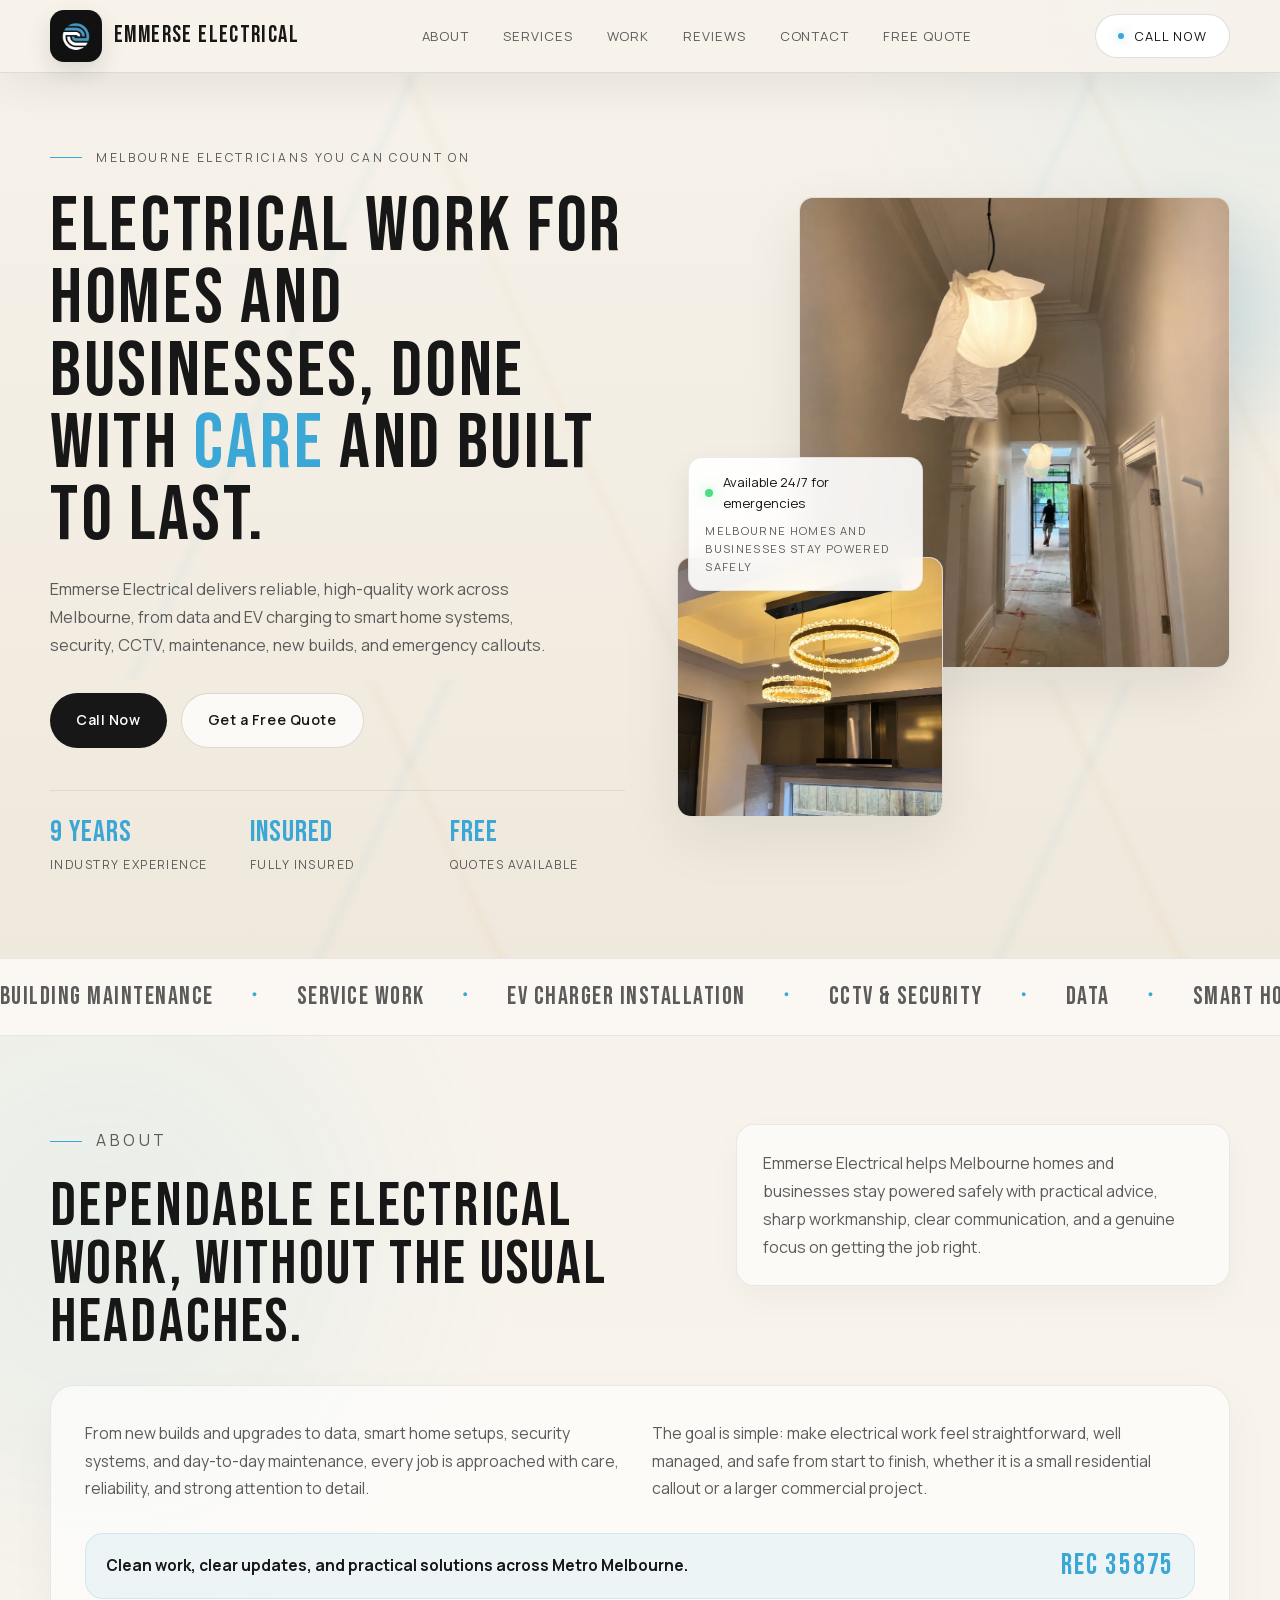
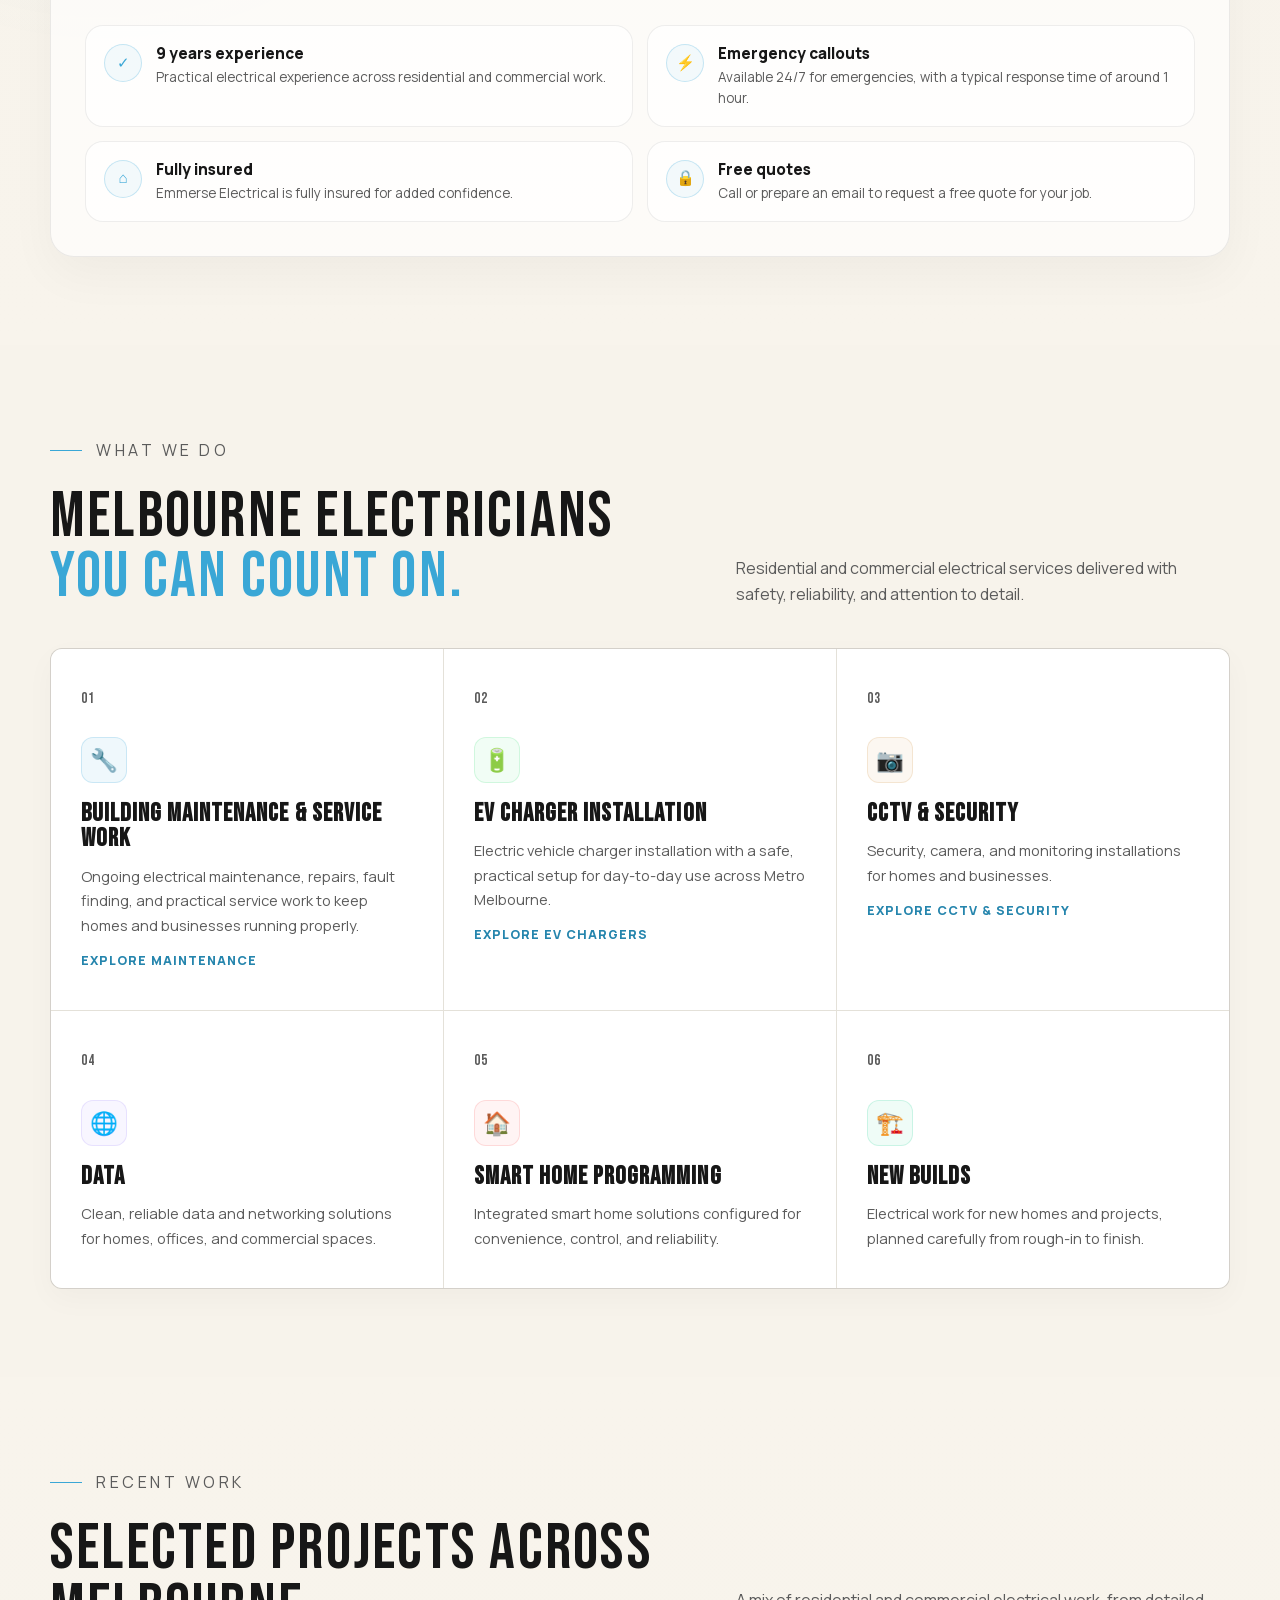
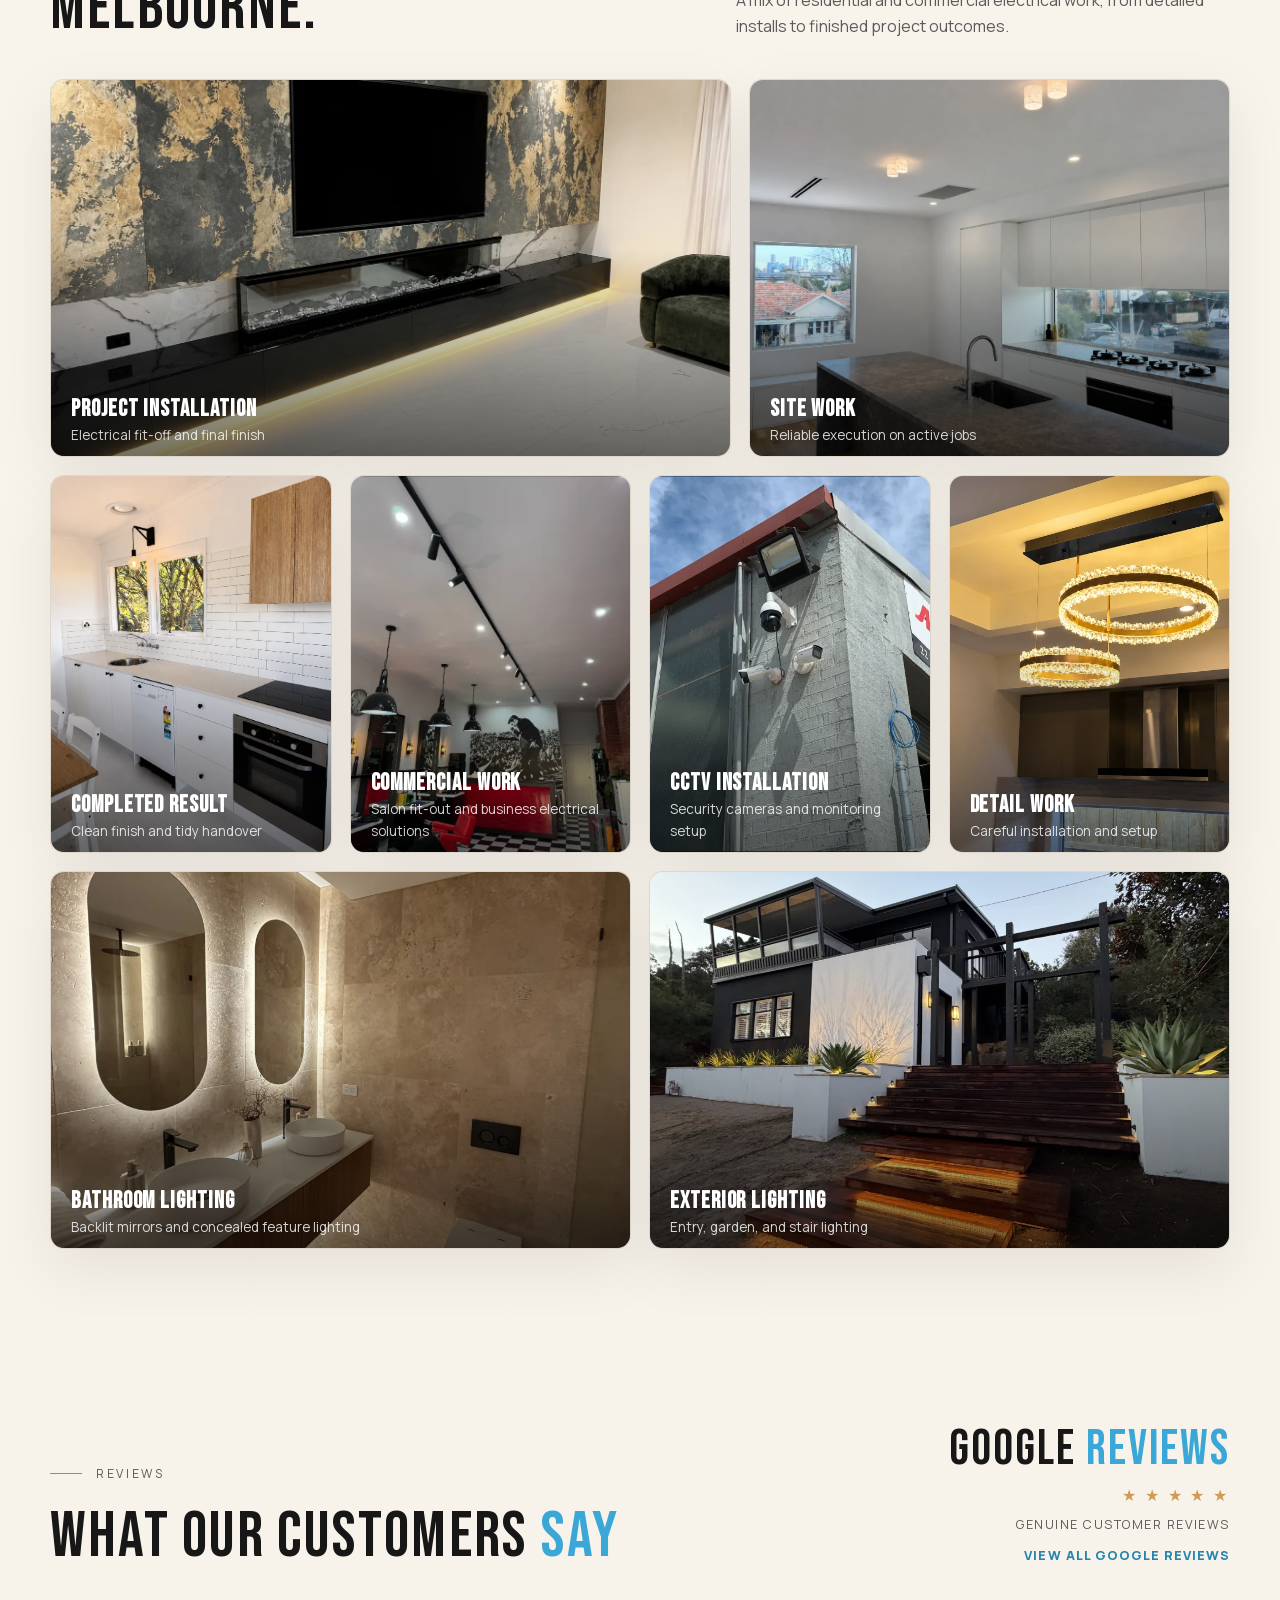
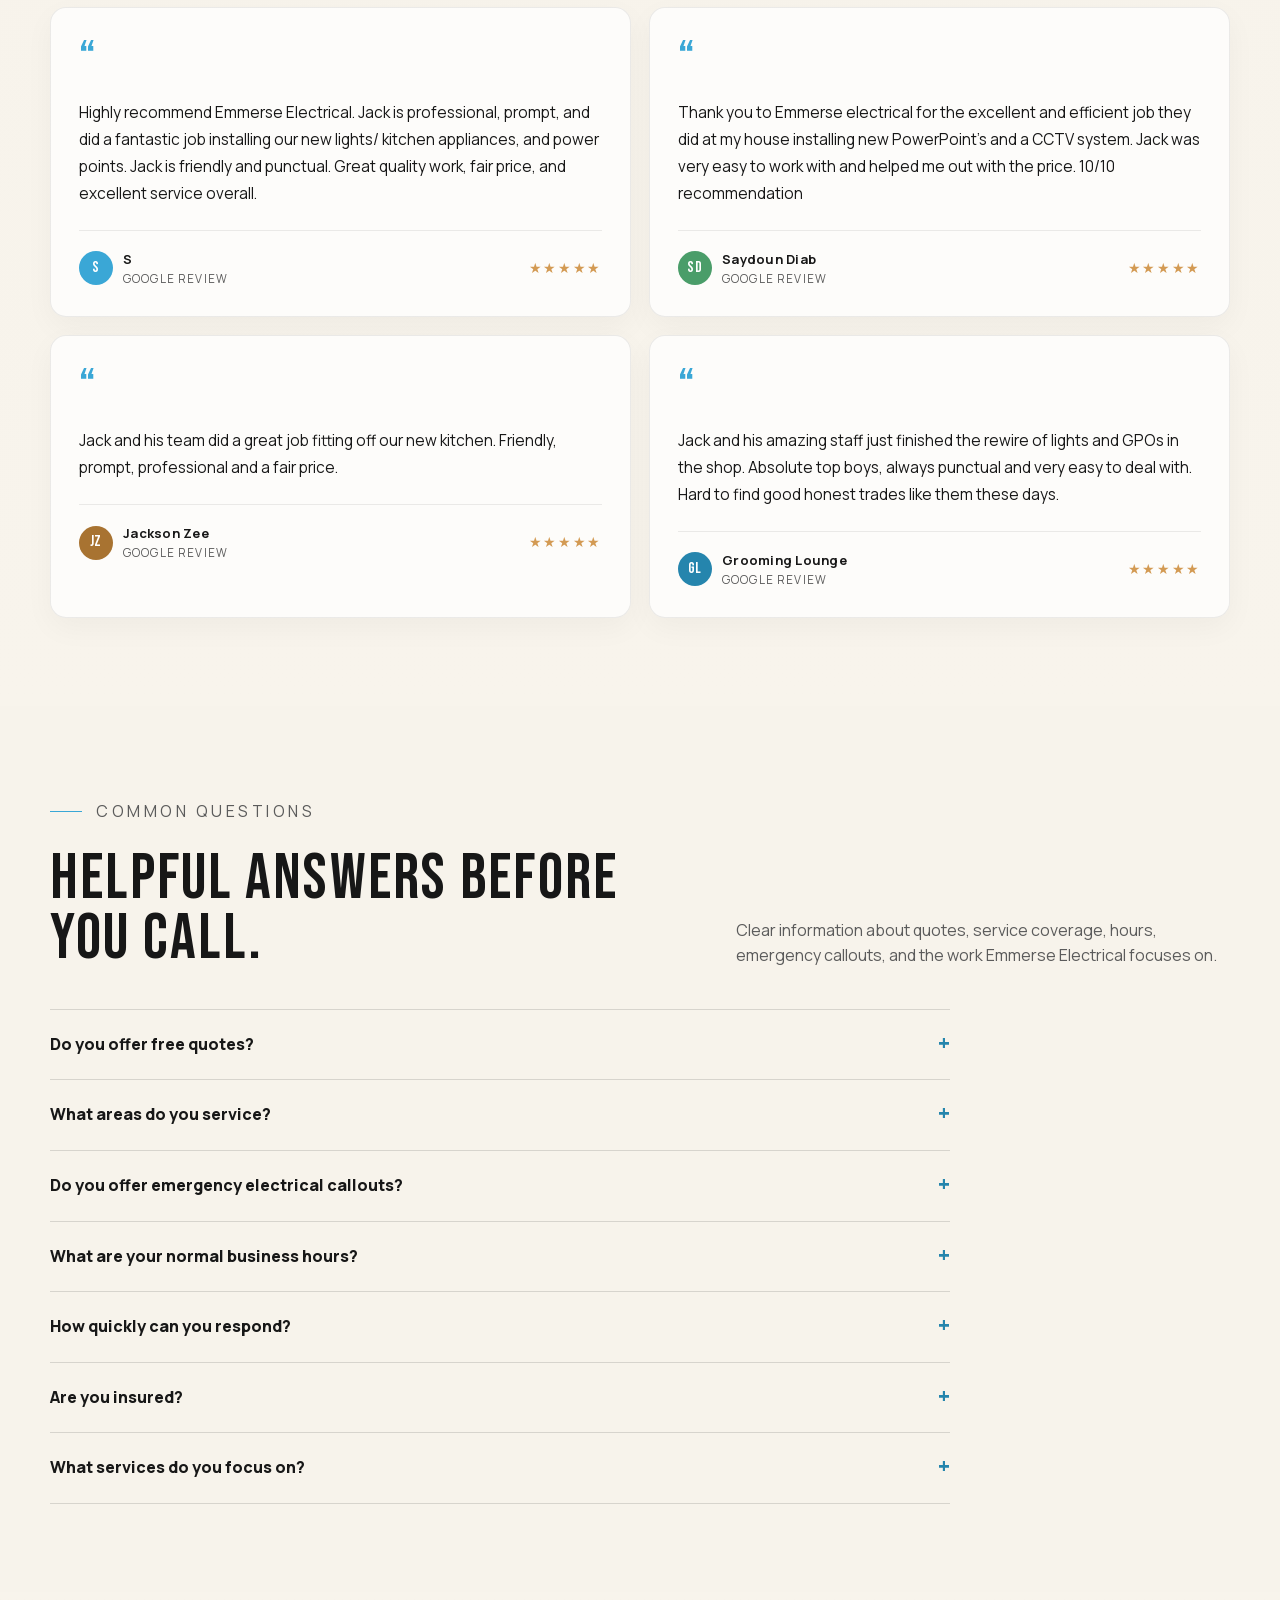
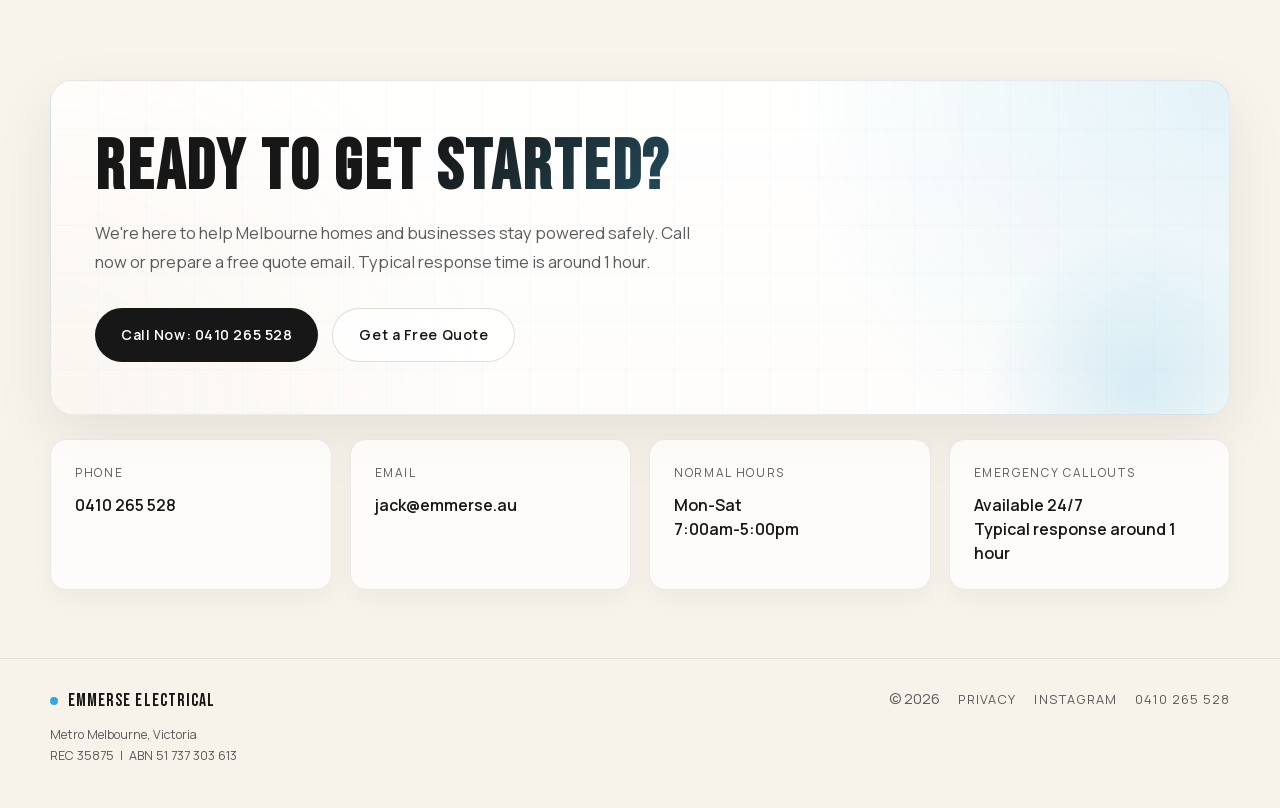
==== commit 458d3648: "Upgrade Emmerse SEO, performance and site content" ====
--- a/index.html
+++ b/index.html
@@ -3,15 +3,105 @@
 <head>
   <meta charset="UTF-8" />
   <meta name="viewport" content="width=device-width, initial-scale=1.0" />
-  <title>Emmerse Electrical — Melbourne Electricians</title>
-  <link rel="icon" type="image/png" href="emmerselogo.png" />
-  <link rel="apple-touch-icon" href="emmerselogo.png" />
-  <meta name="description" content="Emmerse Electrical. Melbourne electricians for data, car charging, maintenance, smart home programming, new builds, security, CCTV, and emergency work." />
-  <link rel="preconnect" href="https://fonts.googleapis.com" />
-  <link rel="preconnect" href="https://fonts.gstatic.com" crossorigin />
-  <link href="https://fonts.googleapis.com/css2?family=Bebas+Neue&family=Manrope:wght@300;400;500;600;700;800&display=swap" rel="stylesheet" />
+  <title>Melbourne Electrician | Emmerse Electrical</title>
+  <meta name="description" content="Emmerse Electrical provides maintenance, service work, EV charger and CCTV installation across Metro Melbourne. Free quotes and 24/7 emergency callouts." />
+  <meta name="theme-color" content="#f7f3eb" />
+  <link rel="canonical" href="https://emmerse.au/" />
+  <link rel="icon" type="image/png" sizes="48x48" href="/favicon-48.png" />
+  <link rel="apple-touch-icon" sizes="180x180" href="/apple-touch-icon.png" />
+  <link rel="preload" href="/assets/fonts/bebas-neue-latin.woff2" as="font" type="font/woff2" crossorigin />
+  <link rel="preload" href="/assets/fonts/manrope-latin.woff2" as="font" type="font/woff2" crossorigin />
+  <link rel="preload" href="/assets/images/hallway-lighting.webp" as="image" type="image/webp" fetchpriority="high" />
+
+  <meta property="og:title" content="Melbourne Electrician | Emmerse Electrical" />
+  <meta property="og:description" content="Reliable electrical maintenance, service work, EV charger and CCTV installation across Metro Melbourne." />
+  <meta property="og:type" content="website" />
+  <meta property="og:url" content="https://emmerse.au/" />
+  <meta property="og:image" content="https://emmerse.au/assets/images/emmerse-social-share.webp" />
+  <meta property="og:image:width" content="1200" />
+  <meta property="og:image:height" content="630" />
+  <meta property="og:image:alt" content="Exterior and stair lighting installed by Emmerse Electrical" />
+  <meta property="og:site_name" content="Emmerse Electrical" />
+  <meta property="og:locale" content="en_AU" />
+  <meta name="twitter:card" content="summary_large_image" />
+  <meta name="twitter:title" content="Melbourne Electrician | Emmerse Electrical" />
+  <meta name="twitter:description" content="Reliable electrical work across Metro Melbourne, with free quotes and 24/7 emergency callouts." />
+  <meta name="twitter:image" content="https://emmerse.au/assets/images/emmerse-social-share.webp" />
+
+  <script type="application/ld+json">
+  {
+    "@context": "https://schema.org",
+    "@graph": [
+      {
+        "@type": "Organization",
+        "@id": "https://emmerse.au/#organization",
+        "name": "Emmerse Electrical",
+        "legalName": "EMMERSON, JACK REILLY",
+        "url": "https://emmerse.au/",
+        "logo": "https://emmerse.au/emmerselogo.png",
+        "image": "https://emmerse.au/assets/images/emmerse-social-share.webp",
+        "telephone": "+61 410 265 528",
+        "email": "jack@emmerse.au",
+        "taxID": "51 737 303 613",
+        "identifier": [
+          { "@type": "PropertyValue", "propertyID": "ABN", "value": "51 737 303 613" },
+          { "@type": "PropertyValue", "propertyID": "REC", "value": "35875" }
+        ],
+        "areaServed": { "@type": "AdministrativeArea", "name": "Metro Melbourne, Victoria" },
+        "sameAs": [
+          "https://www.instagram.com/emmerse.electrical/",
+          "https://www.google.com/maps?cid=1643601696380284558"
+        ],
+        "contactPoint": {
+          "@type": "ContactPoint",
+          "telephone": "+61 410 265 528",
+          "email": "jack@emmerse.au",
+          "contactType": "customer service",
+          "areaServed": "Metro Melbourne",
+          "availableLanguage": "English"
+        },
+        "makesOffer": [
+          { "@type": "Offer", "itemOffered": { "@type": "Service", "name": "Building maintenance and electrical service work", "areaServed": "Metro Melbourne" } },
+          { "@type": "Offer", "itemOffered": { "@type": "Service", "name": "EV charger installation", "areaServed": "Metro Melbourne" } },
+          { "@type": "Offer", "itemOffered": { "@type": "Service", "name": "CCTV and security installation", "areaServed": "Metro Melbourne" } }
+        ]
+      },
+      {
+        "@type": "WebSite",
+        "@id": "https://emmerse.au/#website",
+        "url": "https://emmerse.au/",
+        "name": "Emmerse Electrical",
+        "inLanguage": "en-AU",
+        "publisher": { "@id": "https://emmerse.au/#organization" }
+      },
+      {
+        "@type": "WebPage",
+        "@id": "https://emmerse.au/#webpage",
+        "url": "https://emmerse.au/",
+        "name": "Melbourne Electrician | Emmerse Electrical",
+        "isPartOf": { "@id": "https://emmerse.au/#website" },
+        "about": { "@id": "https://emmerse.au/#organization" },
+        "inLanguage": "en-AU"
+      }
+    ]
+  }
+  </script>
 
   <style>
+    @font-face {
+      font-family: "Bebas Neue";
+      font-style: normal;
+      font-weight: 400;
+      font-display: swap;
+      src: url("/assets/fonts/bebas-neue-latin.woff2") format("woff2");
+    }
+    @font-face {
+      font-family: "Manrope";
+      font-style: normal;
+      font-weight: 300 800;
+      font-display: swap;
+      src: url("/assets/fonts/manrope-latin.woff2") format("woff2");
+    }
     :root {
       --bg: #f7f3eb;
       --bg-2: #efe8dc;
@@ -58,6 +148,21 @@
     a { color: inherit; text-decoration: none; }
     button { font: inherit; border: 0; background: none; color: inherit; cursor: pointer; }
     h1, h2, h3, p { margin: 0; }
+    :focus-visible { outline: 3px solid var(--accent-dark); outline-offset: 4px; }
+
+    .skip-link {
+      position: fixed;
+      top: 10px;
+      left: 10px;
+      z-index: 100;
+      padding: 10px 16px;
+      border-radius: 999px;
+      background: var(--ink);
+      color: #fff;
+      transform: translateY(-160%);
+    }
+    .skip-link:focus { transform: translateY(0); }
+    .sr-only { position: absolute; width: 1px; height: 1px; padding: 0; margin: -1px; overflow: hidden; clip: rect(0,0,0,0); white-space: nowrap; border: 0; }
 
     .display-font {
       font-family: "Bebas Neue", sans-serif;
@@ -343,6 +448,7 @@
 
     /* SECTIONS */
     section { position: relative; z-index: 2; }
+    section[id] { scroll-margin-top: 84px; }
     .section { padding: 88px 0; }
 
     .section-head { display: grid; grid-template-columns: 1fr 0.76fr; gap: 36px; align-items: end; margin-bottom: 40px; }
@@ -394,7 +500,7 @@
     .about-values { display: grid; grid-template-columns: 1fr 1fr; gap: 14px; }
     .value { display: flex; align-items: flex-start; gap: 14px; padding: 18px; border-radius: 18px; background: rgba(255,255,255,0.68); border: 1px solid rgba(23,23,23,0.07); }
     .value-icon { width: 38px; height: 38px; border: 1px solid rgba(58,167,214,0.25); border-radius: 50%; display: grid; place-items: center; color: var(--accent); flex-shrink: 0; font-size: 0.95rem; background: rgba(58,167,214,0.06); }
-    .value h4 { font-size: 0.95rem; font-weight: 800; color: var(--ink); margin-bottom: 4px; line-height: 1.25; }
+    .value h3 { font-family: "Manrope", sans-serif; font-size: 0.95rem; font-weight: 800; color: var(--ink); margin-bottom: 4px; line-height: 1.25; letter-spacing: 0; }
     .value p { font-size: 0.84rem; color: var(--ink-soft); line-height: 1.5; }
 
     /* SERVICES */
@@ -410,12 +516,12 @@
     }
     .service {
       min-height: 260px;
-      padding: 38px 30px;
       background: var(--panel);
       position: relative;
       overflow: hidden;
       transition: transform .35s var(--ease), box-shadow .35s ease, background .35s ease;
     }
+    .service-link { display: block; min-height: 260px; padding: 38px 30px; }
     .service::after {
       content: "";
       position: absolute;
@@ -455,6 +561,7 @@
     .service:hover .service-icon { transform: translateY(-3px) rotate(-6deg) scale(1.08); box-shadow: 0 8px 20px rgba(0,0,0,0.08); }
     .service h3 { font-family: "Bebas Neue", sans-serif; font-size: 1.6rem; letter-spacing: 0.04em; margin-bottom: 12px; line-height: 1; }
     .service p { color: var(--ink-soft); font-size: 0.92rem; line-height: 1.65; }
+    .service-more { display: inline-block; margin-top: 14px; color: var(--accent-dark); font-size: 0.78rem; font-weight: 800; letter-spacing: 0.08em; text-transform: uppercase; }
 
     .service[data-svc="1"] { --sa:#3aa7d6; --sib:rgba(58,167,214,0.08); --sibd:rgba(58,167,214,0.2); }
     .service[data-svc="2"] { --sa:#4ade80; --sib:rgba(74,222,128,0.08); --sibd:rgba(74,222,128,0.2); }
@@ -506,6 +613,7 @@
     .work-caption p { color: rgba(255,255,255,0.82); font-size: 0.84rem; }
     .span-7 { grid-column: span 7; grid-row: span 2; }
     .span-5 { grid-column: span 5; grid-row: span 2; }
+    .span-6 { grid-column: span 6; grid-row: span 2; }
     .span-3 { grid-column: span 3; grid-row: span 2; }
 
     /* REVIEWS */
@@ -517,7 +625,7 @@
     .stars { color: var(--warm); font-size: 1rem; letter-spacing: 0.18em; margin-bottom: 6px; }
     .rating-label { color: var(--ink-soft); font-size: 0.78rem; letter-spacing: 0.12em; text-transform: uppercase; }
 
-    .review-cards { display: grid; grid-template-columns: repeat(3,1fr); gap: 18px; }
+    .review-cards { display: grid; grid-template-columns: repeat(2,1fr); gap: 18px; }
     .review {
       min-height: 260px;
       padding: 28px;
@@ -555,9 +663,32 @@
       letter-spacing: 0.04em;
       flex-shrink: 0;
     }
-    .review-name { font-size: 0.82rem; font-weight: 700; color: var(--ink); letter-spacing: 0.02em; display: block; }
+    .review:nth-child(1) .avatar { --av: #3aa7d6; }
+    .review:nth-child(2) .avatar { --av: #4a9d69; }
+    .review:nth-child(3) .avatar { --av: #a87331; }
+    .review:nth-child(4) .avatar { --av: #2585ad; }
+    .review-name { font-size: 0.82rem; font-style: normal; font-weight: 700; color: var(--ink); letter-spacing: 0.02em; display: block; }
     .review-source { font-size: 0.72rem; letter-spacing: 0.1em; text-transform: uppercase; color: var(--ink-soft); display: block; }
     .review-stars { color: var(--warm); letter-spacing: 0.12em; font-size: 0.88rem; }
+    .reviews-link { display: inline-block; margin-top: 10px; color: var(--accent-dark); font-size: 0.8rem; font-weight: 800; letter-spacing: 0.08em; text-transform: uppercase; }
+
+    /* FAQ */
+    .faq { background: var(--bg); }
+    .faq-list { max-width: 900px; border-top: 1px solid var(--line-strong); }
+    .faq-item { border-bottom: 1px solid var(--line-strong); }
+    .faq-item summary {
+      display: flex;
+      justify-content: space-between;
+      gap: 24px;
+      padding: 22px 0;
+      font-weight: 800;
+      cursor: pointer;
+      list-style: none;
+    }
+    .faq-item summary::-webkit-details-marker { display: none; }
+    .faq-item summary::after { content: "+"; flex-shrink: 0; color: var(--accent-dark); font-size: 1.35rem; line-height: 1; }
+    .faq-item[open] summary::after { content: "−"; }
+    .faq-answer { max-width: 760px; padding: 0 40px 22px 0; color: var(--ink-soft); }
 
     /* CTA */
     .cta { padding: 88px 0 68px; background: linear-gradient(to bottom, var(--panel-2), var(--bg)); }
@@ -638,16 +769,38 @@
       z-index: 2;
       background: var(--bg);
     }
-    .footer-inner { display: flex; justify-content: space-between; align-items: center; gap: 20px; flex-wrap: wrap; }
+    .footer-inner { display: flex; justify-content: space-between; align-items: flex-start; gap: 24px; flex-wrap: wrap; }
     .footer-logo { display: flex; align-items: center; gap: 10px; color: var(--ink); font-family: "Bebas Neue", sans-serif; font-size: 1.1rem; letter-spacing: 0.06em; }
     .footer-logo-dot { width: 8px; height: 8px; border-radius: 50%; background: var(--accent); flex-shrink: 0; }
-    .footer-right { display: flex; align-items: center; gap: 22px; }
+    .footer-business { margin-top: 8px; font-size: 0.78rem; line-height: 1.7; }
+    .footer-right { display: flex; align-items: center; justify-content: flex-end; gap: 18px; flex-wrap: wrap; }
     .footer-link { font-size: 0.8rem; letter-spacing: 0.08em; text-transform: uppercase; transition: color .3s ease; }
     .footer-link:hover { color: var(--accent); }
 
+    .mobile-cta {
+      display: none;
+      position: fixed;
+      left: 12px;
+      right: 12px;
+      bottom: calc(10px + env(safe-area-inset-bottom));
+      z-index: 40;
+      grid-template-columns: 1fr 1fr;
+      gap: 8px;
+      padding: 8px;
+      border: 1px solid var(--line-strong);
+      border-radius: 18px;
+      background: rgba(255,255,255,0.94);
+      box-shadow: 0 18px 44px rgba(0,0,0,0.16);
+      backdrop-filter: blur(14px);
+      -webkit-backdrop-filter: blur(14px);
+    }
+    .mobile-cta a { min-height: 48px; display: grid; place-items: center; border-radius: 12px; font-size: 0.82rem; font-weight: 800; letter-spacing: 0.04em; }
+    .mobile-cta-call { background: var(--ink); color: #fff; }
+    .mobile-cta-quote { border: 1px solid var(--line-strong); background: var(--panel); }
+
     /* REVEAL */
-    .reveal { opacity: 0; transform: translateY(28px); filter: blur(8px); transition: opacity .8s var(--ease), transform .8s var(--ease), filter .8s var(--ease); transition-delay: var(--delay, 0ms); }
-    .reveal.is-visible { opacity: 1; transform: none; filter: none; }
+    .reveal { opacity: 0; transform: translateY(20px); transition: opacity .55s var(--ease), transform .55s var(--ease); transition-delay: var(--delay, 0ms); }
+    .reveal.is-visible { opacity: 1; transform: none; }
 
     /* ANIMATIONS */
     @keyframes pulse { 0%,100% { opacity:1; transform:scale(1); } 50% { opacity:.5; transform:scale(.85); } }
@@ -663,12 +816,13 @@
       .hero-visual { height: 560px; }
       .services-grid, .review-cards, .contact-grid { grid-template-columns: repeat(2,1fr); }
       .work-grid { grid-template-columns: repeat(2,1fr); grid-auto-rows: 260px; }
-      .span-7, .span-5, .span-3 { grid-column: span 1; grid-row: span 1; }
+      .span-7, .span-6, .span-5, .span-3 { grid-column: span 1; grid-row: span 1; }
       .google-rating { text-align: left; }
       .about-copy { grid-template-columns: 1fr; }
     }
 
     @media (max-width:980px) {
+      body { padding-bottom: calc(82px + env(safe-area-inset-bottom)); }
       .wrap { width: min(var(--max), calc(100% - 44px)); }
       .nav-inner { position: relative; }
       .nav-cta { display: none; }
@@ -704,6 +858,7 @@
       .hero-actions { margin-bottom: 30px; }
       .hero-visual { height: 500px; }
       .section-head, .reviews-head { margin-bottom: 34px; }
+      .mobile-cta { display: grid; }
     }
 
     @media (max-width:640px) {
@@ -731,7 +886,8 @@
       .about-copy { gap: 16px; margin-bottom: 20px; }
       .about-note { align-items: flex-start; flex-direction: column; margin-bottom: 18px; }
       .services-grid, .review-cards, .contact-grid, .work-grid { gap: 14px; }
-      .service { min-height: auto; padding: 28px 22px; }
+      .service { min-height: auto; }
+      .service-link { min-height: auto; padding: 28px 22px; }
       .service-num { margin-bottom: 18px; }
       .work-grid { grid-template-columns: 1fr; grid-auto-rows: 230px; }
       .review { min-height: auto; padding: 24px 22px; }
@@ -758,27 +914,29 @@
       html { scroll-behavior: auto; }
       *, *::before, *::after { animation-duration: .001ms !important; animation-iteration-count: 1 !important; transition-duration: .001ms !important; }
       .reveal { opacity: 1; transform: none; filter: none; }
-      .marquee-track { animation: marquee 18s linear infinite !important; }
+      .marquee-track { animation: none !important; }
     }
   </style>
 </head>
 
 <body>
+  <a class="skip-link" href="#main-content">Skip to main content</a>
   <header class="nav">
     <div class="wrap nav-inner">
       <a href="#top" class="logo" aria-label="Emmerse Electrical home">
         <span class="logo-mark">
-          <img src="https://websitesample.neocities.org/emmerselogo.png" alt="Emmerse Electrical logo" />
+          <img src="/assets/images/emmerse-logo.webp" alt="" width="34" height="34" />
         </span>
         <span class="logo-text">EMMERSE ELECTRICAL</span>
       </a>
 
-      <nav class="nav-links" aria-label="Main navigation">
+      <nav class="nav-links" id="mainNav" aria-label="Main navigation">
         <a href="#about">About</a>
         <a href="#services">Services</a>
         <a href="#work">Work</a>
         <a href="#reviews">Reviews</a>
         <a href="#contact">Contact</a>
+        <a href="/quote/">Free Quote</a>
       </nav>
 
       <a href="tel:0410265528" class="nav-cta">
@@ -786,13 +944,14 @@
         Call Now
       </a>
 
-      <button class="mob-toggle" id="mobToggle" aria-label="Open navigation" aria-expanded="false">
+      <button class="mob-toggle" id="mobToggle" type="button" aria-label="Open navigation" aria-expanded="false" aria-controls="mainNav">
         <span></span><span></span><span></span>
       </button>
     </div>
   </header>
 
-  <main id="top">
+  <main id="main-content">
+    <span id="top"></span>
 
     <!-- HERO -->
     <section class="hero">
@@ -804,30 +963,30 @@
             <p class="hero-sub">Emmerse Electrical delivers reliable, high-quality work across Melbourne, from data and EV charging to smart home systems, security, CCTV, maintenance, new builds, and emergency callouts.</p>
             <div class="hero-actions">
               <a href="tel:0410265528" class="btn btn-primary">Call Now</a>
-              <a href="#services" class="btn btn-ghost">View Services</a>
+              <a href="/quote/" class="btn btn-ghost">Get a Free Quote</a>
             </div>
             <div class="hero-meta">
               <div>
-                <div class="meta-num display-font">24/7</div>
-                <div class="meta-label">Emergency availability</div>
+                <div class="meta-num display-font">9 Years</div>
+                <div class="meta-label">Industry experience</div>
               </div>
               <div>
-                <div class="meta-num display-font">Homes</div>
-                <div class="meta-label">Residential work</div>
+                <div class="meta-num display-font">Insured</div>
+                <div class="meta-label">Fully insured</div>
               </div>
               <div>
-                <div class="meta-num display-font">Business</div>
-                <div class="meta-label">Commercial work</div>
+                <div class="meta-num display-font">Free</div>
+                <div class="meta-label">Quotes available</div>
               </div>
             </div>
           </div>
 
           <div class="hero-visual">
             <div class="hv-main">
-              <img src="hallway.png" alt="Emmerse Electrical project photo" />
+              <img src="/assets/images/hallway-lighting.webp" alt="Finished hallway lighting installation by Emmerse Electrical" width="900" height="1125" fetchpriority="high" decoding="async" />
             </div>
             <div class="hv-stack">
-              <img src="frontpagechand.png" alt="Electrical installation detail" />
+              <img src="/assets/images/chandelier-installation.webp" alt="Decorative chandelier lighting installation" width="720" height="705" decoding="async" />
             </div>
             <div class="hv-tag">
               <div class="hv-tag-row">
@@ -844,8 +1003,8 @@
     <!-- MARQUEE -->
     <div class="marquee" aria-hidden="true">
       <div class="marquee-track">
-        <span>Data <i>●</i> Car Charging <i>●</i> Maintenance <i>●</i> Smart Home Programming <i>●</i> New Builds <i>●</i> Security &amp; CCTV <i>●</i> Melbourne Electricians You Can Count On <i>●</i></span>
-        <span>Data <i>●</i> Car Charging <i>●</i> Maintenance <i>●</i> Smart Home Programming <i>●</i> New Builds <i>●</i> Security &amp; CCTV <i>●</i> Melbourne Electricians You Can Count On <i>●</i></span>
+        <span>Building Maintenance <i>●</i> Service Work <i>●</i> EV Charger Installation <i>●</i> CCTV &amp; Security <i>●</i> Data <i>●</i> Smart Home Programming <i>●</i> New Builds <i>●</i></span>
+        <span>Building Maintenance <i>●</i> Service Work <i>●</i> EV Charger Installation <i>●</i> CCTV &amp; Security <i>●</i> Data <i>●</i> Smart Home Programming <i>●</i> New Builds <i>●</i></span>
       </div>
     </div>
 
@@ -866,36 +1025,36 @@
             <p>The goal is simple: make electrical work feel straightforward, well managed, and safe from start to finish, whether it is a small residential callout or a larger commercial project.</p>
           </div>
           <div class="about-note">
-            <strong>Clean work, clear updates, and practical solutions that make the whole job feel easier.</strong>
-            <span>24/7</span>
+            <strong>Clean work, clear updates, and practical solutions across Metro Melbourne.</strong>
+            <span>REC 35875</span>
           </div>
           <div class="about-values">
             <div class="value">
               <span class="value-icon">✓</span>
               <div>
-                <h4>Reliable service</h4>
-                <p>Clear communication, honest advice, and work completed properly.</p>
+                <h3>9 years experience</h3>
+                <p>Practical electrical experience across residential and commercial work.</p>
               </div>
             </div>
             <div class="value">
               <span class="value-icon">⚡</span>
               <div>
-                <h4>Fast response</h4>
-                <p>Available 24/7 for emergencies when urgent issues need attention.</p>
+                <h3>Emergency callouts</h3>
+                <p>Available 24/7 for emergencies, with a typical response time of around 1 hour.</p>
               </div>
             </div>
             <div class="value">
               <span class="value-icon">⌂</span>
               <div>
-                <h4>Residential and commercial</h4>
-                <p>Support for homes, offices, shops, projects, and ongoing maintenance.</p>
+                <h3>Fully insured</h3>
+                <p>Emmerse Electrical is fully insured for added confidence.</p>
               </div>
             </div>
             <div class="value">
               <span class="value-icon">🔒</span>
               <div>
-                <h4>Modern systems</h4>
-                <p>Smart home programming, CCTV, security, EV charging, and data solutions.</p>
+                <h3>Free quotes</h3>
+                <p>Call or prepare an email to request a free quote for your job.</p>
               </div>
             </div>
           </div>
@@ -915,40 +1074,55 @@
         </div>
         <div class="services-grid">
           <article class="service" data-svc="1">
-            <p class="service-num">01</p>
-            <div class="service-icon">🌐</div>
-            <h3>Data</h3>
-            <p>Clean, reliable data and networking solutions for homes, offices, and commercial spaces.</p>
+            <a class="service-link" href="/services/electrical-maintenance/">
+              <p class="service-num">01</p>
+              <div class="service-icon" aria-hidden="true">🔧</div>
+              <h3>Building Maintenance &amp; Service Work</h3>
+              <p>Ongoing electrical maintenance, repairs, fault finding, and practical service work to keep homes and businesses running properly.</p>
+              <span class="service-more">Explore maintenance</span>
+            </a>
           </article>
           <article class="service" data-svc="2">
-            <p class="service-num">02</p>
-            <div class="service-icon">🔋</div>
-            <h3>Car Charging</h3>
-            <p>EV charging installation with a safe, practical setup for day-to-day use.</p>
+            <a class="service-link" href="/services/ev-chargers/">
+              <p class="service-num">02</p>
+              <div class="service-icon" aria-hidden="true">🔋</div>
+              <h3>EV Charger Installation</h3>
+              <p>Electric vehicle charger installation with a safe, practical setup for day-to-day use across Metro Melbourne.</p>
+              <span class="service-more">Explore EV chargers</span>
+            </a>
           </article>
           <article class="service" data-svc="3">
-            <p class="service-num">03</p>
-            <div class="service-icon">🔧</div>
-            <h3>Maintenance</h3>
-            <p>Ongoing electrical maintenance, repairs, and fault finding to keep things running properly.</p>
+            <a class="service-link" href="/services/cctv-security/">
+              <p class="service-num">03</p>
+              <div class="service-icon" aria-hidden="true">📷</div>
+              <h3>CCTV &amp; Security</h3>
+              <p>Security, camera, and monitoring installations for homes and businesses.</p>
+              <span class="service-more">Explore CCTV &amp; security</span>
+            </a>
           </article>
           <article class="service" data-svc="4">
-            <p class="service-num">04</p>
-            <div class="service-icon">🏠</div>
-            <h3>Smart Home Programming</h3>
-            <p>Integrated smart home solutions configured for convenience, control, and reliability.</p>
+            <div class="service-link">
+              <p class="service-num">04</p>
+              <div class="service-icon" aria-hidden="true">🌐</div>
+              <h3>Data</h3>
+              <p>Clean, reliable data and networking solutions for homes, offices, and commercial spaces.</p>
+            </div>
           </article>
           <article class="service" data-svc="5">
-            <p class="service-num">05</p>
-            <div class="service-icon">🏗️</div>
-            <h3>New Builds</h3>
-            <p>Electrical work for new homes and projects, planned carefully from rough-in to finish.</p>
+            <div class="service-link">
+              <p class="service-num">05</p>
+              <div class="service-icon" aria-hidden="true">🏠</div>
+              <h3>Smart Home Programming</h3>
+              <p>Integrated smart home solutions configured for convenience, control, and reliability.</p>
+            </div>
           </article>
           <article class="service" data-svc="6">
-            <p class="service-num">06</p>
-            <div class="service-icon">📷</div>
-            <h3>Security &amp; CCTV</h3>
-            <p>Security, camera, and monitoring installations for homes and businesses.</p>
+            <div class="service-link">
+              <p class="service-num">06</p>
+              <div class="service-icon" aria-hidden="true">🏗️</div>
+              <h3>New Builds</h3>
+              <p>Electrical work for new homes and projects, planned carefully from rough-in to finish.</p>
+            </div>
           </article>
         </div>
       </div>
@@ -966,7 +1140,7 @@
         </div>
         <div class="work-grid">
           <article class="work-item span-7">
-            <img src="project.png" alt="Electrical project installation" />
+            <img src="/assets/images/feature-lighting-project.webp" alt="Feature lighting installed beneath a custom entertainment unit" width="1400" height="779" loading="lazy" decoding="async" />
             <div class="work-overlay"></div>
             <div class="work-caption">
               <h3>Project installation</h3>
@@ -974,7 +1148,7 @@
             </div>
           </article>
           <article class="work-item span-5">
-            <img src="sitework.png" alt="Electrical site work" />
+            <img src="/assets/images/kitchen-electrical-fitout.webp" alt="Completed kitchen electrical and lighting fit-out" width="1200" height="927" loading="lazy" decoding="async" />
             <div class="work-overlay"></div>
             <div class="work-caption">
               <h3>Site work</h3>
@@ -982,7 +1156,7 @@
             </div>
           </article>
           <article class="work-item span-3">
-            <img src="completed.png" alt="Completed electrical result" />
+            <img src="/assets/images/completed-electrical-fitout.webp" alt="Completed residential electrical fit-out" width="800" height="1031" loading="lazy" decoding="async" />
             <div class="work-overlay"></div>
             <div class="work-caption">
               <h3>Completed result</h3>
@@ -990,7 +1164,7 @@
             </div>
           </article>
           <article class="work-item span-3">
-            <img src="salon.png" alt="Commercial salon electrical work" />
+            <img src="/assets/images/salon-electrical-fitout.webp" alt="Lighting and electrical work in a completed salon fit-out" width="398" height="530" loading="lazy" decoding="async" />
             <div class="work-overlay"></div>
             <div class="work-caption">
               <h3>Commercial work</h3>
@@ -998,7 +1172,7 @@
             </div>
           </article>
           <article class="work-item span-3">
-            <img src="cctv.png" alt="CCTV and security camera installation" />
+            <img src="/assets/images/cctv-camera-installation.webp" alt="Outdoor CCTV and security camera installation" width="487" height="654" loading="lazy" decoding="async" />
             <div class="work-overlay"></div>
             <div class="work-caption">
               <h3>CCTV installation</h3>
@@ -1006,11 +1180,27 @@
             </div>
           </article>
           <article class="work-item span-3">
-            <img src="frontpagechand.png" alt="Electrical detail work" />
+            <img src="/assets/images/chandelier-installation.webp" alt="Decorative chandelier lighting installation" width="720" height="705" loading="lazy" decoding="async" />
             <div class="work-overlay"></div>
             <div class="work-caption">
               <h3>Detail work</h3>
               <p>Careful installation and setup</p>
+            </div>
+          </article>
+          <article class="work-item span-6">
+            <img src="/assets/images/bathroom-mirror-lighting.webp" alt="Backlit bathroom mirrors and concealed lighting installation" width="1050" height="1400" loading="lazy" decoding="async" />
+            <div class="work-overlay"></div>
+            <div class="work-caption">
+              <h3>Bathroom lighting</h3>
+              <p>Backlit mirrors and concealed feature lighting</p>
+            </div>
+          </article>
+          <article class="work-item span-6">
+            <img src="/assets/images/exterior-stair-lighting.webp" alt="Exterior house and timber stair lighting at dusk" width="1050" height="1400" loading="lazy" decoding="async" />
+            <div class="work-overlay"></div>
+            <div class="work-caption">
+              <h3>Exterior lighting</h3>
+              <p>Entry, garden, and stair lighting</p>
             </div>
           </article>
         </div>
@@ -1026,54 +1216,113 @@
             <h2 class="section-title display-font">What Our Customers <em>Say</em></h2>
           </div>
           <div class="google-rating">
-            <p class="google-rating-num">5<em>.0</em></p>
-            <p class="stars">★ ★ ★ ★ ★</p>
-            <p class="rating-label">Verified on Google</p>
+            <p class="google-rating-num">Google <em>Reviews</em></p>
+            <p class="stars" aria-hidden="true">★ ★ ★ ★ ★</p>
+            <span class="sr-only">The displayed reviews are all rated 5 out of 5 stars.</span>
+            <p class="rating-label">Genuine customer reviews</p>
+            <a class="reviews-link" href="https://www.google.com/maps?cid=1643601696380284558" target="_blank" rel="noopener noreferrer">View all Google reviews</a>
           </div>
         </div>
         <div class="review-cards">
           <article class="review">
-            <p class="review-quote">"</p>
-            <p class="review-body">Professional, reliable, and easy to deal with from start to finish. The job was handled smoothly and the result was exactly what was needed.</p>
+            <p class="review-quote" aria-hidden="true">“</p>
+            <blockquote class="review-body">Highly recommend Emmerse Electrical. Jack is professional, prompt, and did a fantastic job installing our new lights/ kitchen appliances, and power points. Jack is friendly and punctual. Great quality work, fair price, and excellent service overall.</blockquote>
             <div class="review-meta">
               <div class="review-author">
-                <span class="avatar" style="--av:#3aa7d6">MR</span>
+                <span class="avatar" aria-hidden="true">S</span>
                 <div>
-                  <span class="review-name">Melbourne Resident</span>
+                  <cite class="review-name">S</cite>
                   <span class="review-source">Google Review</span>
                 </div>
               </div>
-              <span class="review-stars">★★★★★</span>
+              <span class="review-stars" aria-hidden="true">★★★★★</span><span class="sr-only">5 out of 5 stars</span>
             </div>
           </article>
           <article class="review">
-            <p class="review-quote">"</p>
-            <p class="review-body">Great communication, quality workmanship, and a fast response when it mattered. Everything was completed neatly and on time.</p>
+            <p class="review-quote" aria-hidden="true">“</p>
+            <blockquote class="review-body">Thank you to Emmerse electrical for the excellent and efficient job they did at my house installing new PowerPoint's and a CCTV system. Jack was very easy to work with and helped me out with the price. 10/10 recommendation</blockquote>
             <div class="review-meta">
               <div class="review-author">
-                <span class="avatar" style="--av:#4ade80">HC</span>
+                <span class="avatar" aria-hidden="true">SD</span>
                 <div>
-                  <span class="review-name">Home Client</span>
+                  <cite class="review-name">Saydoun Diab</cite>
                   <span class="review-source">Google Review</span>
                 </div>
               </div>
-              <span class="review-stars">★★★★★</span>
+              <span class="review-stars" aria-hidden="true">★★★★★</span><span class="sr-only">5 out of 5 stars</span>
             </div>
           </article>
           <article class="review">
-            <p class="review-quote">"</p>
-            <p class="review-body">Highly recommended for residential and commercial electrical work. Professional service, fair pricing, and a result that feels dependable.</p>
+            <p class="review-quote" aria-hidden="true">“</p>
+            <blockquote class="review-body">Jack and his team did a great job fitting off our new kitchen. Friendly, prompt, professional and a fair price.</blockquote>
             <div class="review-meta">
               <div class="review-author">
-                <span class="avatar" style="--av:#d39a53">BO</span>
+                <span class="avatar" aria-hidden="true">JZ</span>
                 <div>
-                  <span class="review-name">Business Owner</span>
+                  <cite class="review-name">Jackson Zee</cite>
                   <span class="review-source">Google Review</span>
                 </div>
               </div>
-              <span class="review-stars">★★★★★</span>
-            </div>
-          </article>
+              <span class="review-stars" aria-hidden="true">★★★★★</span><span class="sr-only">5 out of 5 stars</span>
+            </div>
+          </article>
+          <article class="review">
+            <p class="review-quote" aria-hidden="true">“</p>
+            <blockquote class="review-body">Jack and his amazing staff just finished the rewire of lights and GPOs in the shop. Absolute top boys, always punctual and very easy to deal with. Hard to find good honest trades like them these days.</blockquote>
+            <div class="review-meta">
+              <div class="review-author">
+                <span class="avatar" aria-hidden="true">GL</span>
+                <div>
+                  <cite class="review-name">Grooming Lounge</cite>
+                  <span class="review-source">Google Review</span>
+                </div>
+              </div>
+              <span class="review-stars" aria-hidden="true">★★★★★</span><span class="sr-only">5 out of 5 stars</span>
+            </div>
+          </article>
+        </div>
+      </div>
+    </section>
+
+    <!-- FAQ -->
+    <section class="section faq" id="faq">
+      <div class="wrap">
+        <div class="section-head">
+          <div>
+            <p class="section-label">Common questions</p>
+            <h2 class="section-title display-font">Helpful answers before you call.</h2>
+          </div>
+          <p>Clear information about quotes, service coverage, hours, emergency callouts, and the work Emmerse Electrical focuses on.</p>
+        </div>
+        <div class="faq-list">
+          <details class="faq-item">
+            <summary>Do you offer free quotes?</summary>
+            <p class="faq-answer">Yes, Emmerse Electrical offers free quotes.</p>
+          </details>
+          <details class="faq-item">
+            <summary>What areas do you service?</summary>
+            <p class="faq-answer">Emmerse Electrical services Metro Melbourne.</p>
+          </details>
+          <details class="faq-item">
+            <summary>Do you offer emergency electrical callouts?</summary>
+            <p class="faq-answer">Yes. Emergency electrical callouts are available 24 hours a day, 7 days a week.</p>
+          </details>
+          <details class="faq-item">
+            <summary>What are your normal business hours?</summary>
+            <p class="faq-answer">Normal business hours are Monday to Saturday, 7:00am to 5:00pm. These hours are separate from the 24/7 emergency callout service.</p>
+          </details>
+          <details class="faq-item">
+            <summary>How quickly can you respond?</summary>
+            <p class="faq-answer">The typical response time is around 1 hour.</p>
+          </details>
+          <details class="faq-item">
+            <summary>Are you insured?</summary>
+            <p class="faq-answer">Yes, Emmerse Electrical is fully insured.</p>
+          </details>
+          <details class="faq-item">
+            <summary>What services do you focus on?</summary>
+            <p class="faq-answer">The main focus is building maintenance, electrical service work, EV charger installation, and CCTV and security. Emmerse Electrical also provides data, smart home programming, new builds, and the other electrical services shown above.</p>
+          </details>
         </div>
       </div>
     </section>
@@ -1083,10 +1332,10 @@
       <div class="wrap">
         <div class="cta-inner">
           <h2>Ready to Get Started?</h2>
-          <p class="cta-sub">We're here to help Melbourne homes and businesses stay powered safely. Call now or send us a message — we'll get back to you fast.</p>
+          <p class="cta-sub">We're here to help Melbourne homes and businesses stay powered safely. Call now or prepare a free quote email. Typical response time is around 1 hour.</p>
           <div class="cta-actions">
-            <a href="tel:0410265528" class="btn btn-primary">📞 Call Now — 0410 265 528</a>
-            <a href="mailto:jack@emmerse.au" class="btn btn-ghost">Email jack@emmerse.au</a>
+            <a href="tel:0410265528" class="btn btn-primary">Call Now: 0410 265 528</a>
+            <a href="/quote/" class="btn btn-ghost">Get a Free Quote</a>
           </div>
         </div>
         <div class="contact-grid">
@@ -1099,12 +1348,12 @@
             <p class="contact-value"><a href="mailto:jack@emmerse.au">jack@emmerse.au</a></p>
           </div>
           <div class="contact-item">
-            <p class="contact-label">Available</p>
-            <p class="contact-value">24/7 for emergencies</p>
+            <p class="contact-label">Normal hours</p>
+            <p class="contact-value">Mon-Sat<br />7:00am-5:00pm</p>
           </div>
           <div class="contact-item">
-            <p class="contact-label">Instagram</p>
-            <p class="contact-value"><a href="https://www.instagram.com/emmerse.electrical/" target="_blank" rel="noopener noreferrer">@emmerse.electrical</a></p>
+            <p class="contact-label">Emergency callouts</p>
+            <p class="contact-value">Available 24/7<br />Typical response around 1 hour</p>
           </div>
         </div>
       </div>
@@ -1114,18 +1363,27 @@
 
   <footer class="footer">
     <div class="wrap footer-inner">
-      <div class="footer-logo">
-        <span class="footer-logo-dot"></span>
-        EMMERSE ELECTRICAL
+      <div>
+        <div class="footer-logo">
+          <span class="footer-logo-dot"></span>
+          EMMERSE ELECTRICAL
+        </div>
+        <p class="footer-business">Metro Melbourne, Victoria<br />REC 35875 &nbsp;|&nbsp; ABN 51 737 303 613</p>
       </div>
       <div class="footer-right">
         <span>© <span id="year"></span></span>
+        <a href="/privacy/" class="footer-link">Privacy</a>
         <a href="https://www.instagram.com/emmerse.electrical/" target="_blank" rel="noopener noreferrer" class="footer-link">Instagram</a>
         <a href="tel:0410265528" class="footer-link">0410 265 528</a>
       </div>
     </div>
   </footer>
 
+  <nav class="mobile-cta" aria-label="Quick contact">
+    <a class="mobile-cta-call" href="tel:0410265528">Call Now</a>
+    <a class="mobile-cta-quote" href="/quote/">Free Quote</a>
+  </nav>
+
   <script>
     (() => {
       const $ = id => document.getElementById(id);
@@ -1140,14 +1398,13 @@
 
       // Nav scroll state
       const nav = document.querySelector(".nav");
-      const updateNav = () => nav?.classList.toggle("scrolled", window.scrollY > 20);
-      updateNav();
-      let ticking = false;
-      window.addEventListener("scroll", () => {
-        if (ticking) return;
-        requestAnimationFrame(() => { updateNav(); ticking = false; });
-        ticking = true;
-      }, { passive: true });
+      const topAnchor = $("top");
+      if (nav && topAnchor && "IntersectionObserver" in window) {
+        const navObserver = new IntersectionObserver(([entry]) => {
+          nav.classList.toggle("scrolled", !entry.isIntersecting);
+        }, { rootMargin: "-20px 0px 0px" });
+        navObserver.observe(topAnchor);
+      }
 
       // Mobile menu
       const mobToggle = $("mobToggle");
@@ -1155,22 +1412,27 @@
       const closeMenu = () => {
         navLinks?.classList.remove("is-open");
         mobToggle?.setAttribute("aria-expanded", "false");
+        mobToggle?.setAttribute("aria-label", "Open navigation");
       };
       if (mobToggle && navLinks) {
         mobToggle.addEventListener("click", () => {
           const isOpen = navLinks.classList.toggle("is-open");
           mobToggle.setAttribute("aria-expanded", String(isOpen));
+          mobToggle.setAttribute("aria-label", isOpen ? "Close navigation" : "Open navigation");
         });
         navLinks.querySelectorAll("a").forEach(a => a.addEventListener("click", closeMenu));
         window.addEventListener("resize", () => { if (window.innerWidth > 980) closeMenu(); });
         document.addEventListener("keydown", e => { if (e.key === "Escape") closeMenu(); });
+        document.addEventListener("click", e => {
+          if (!navLinks.contains(e.target) && !mobToggle.contains(e.target)) closeMenu();
+        });
       }
 
       // Reveal on scroll
       const revealEls = $$([
         ".eyebrow", ".hero h1", ".hero-sub", ".hero-actions", ".hero-meta", ".hero-visual",
         ".section-label", ".section-title", ".section-head p",
-        ".about-body", ".service", ".work-item", ".review", ".cta-inner", ".contact-item"
+        ".about-body", ".service", ".work-item", ".review", ".faq-item", ".cta-inner", ".contact-item"
       ].join(","));
 
       revealEls.forEach((el, i) => {
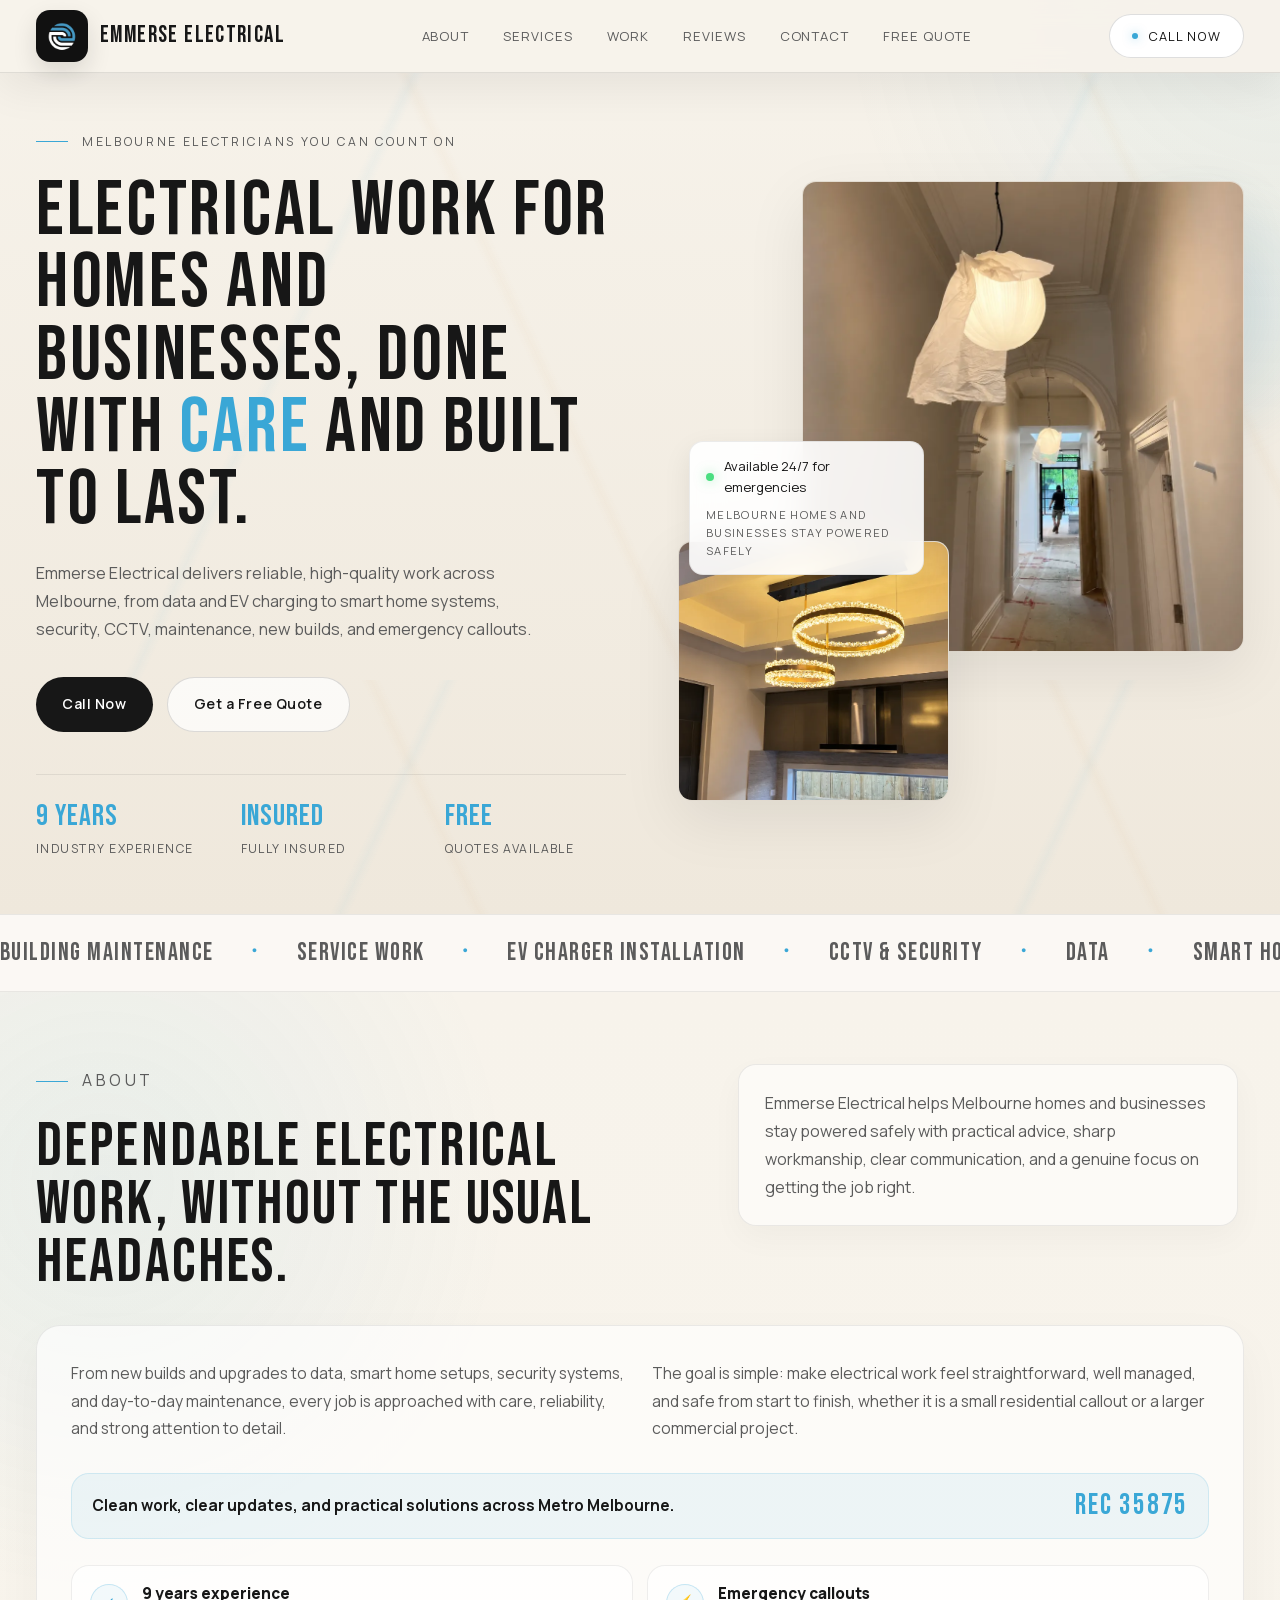
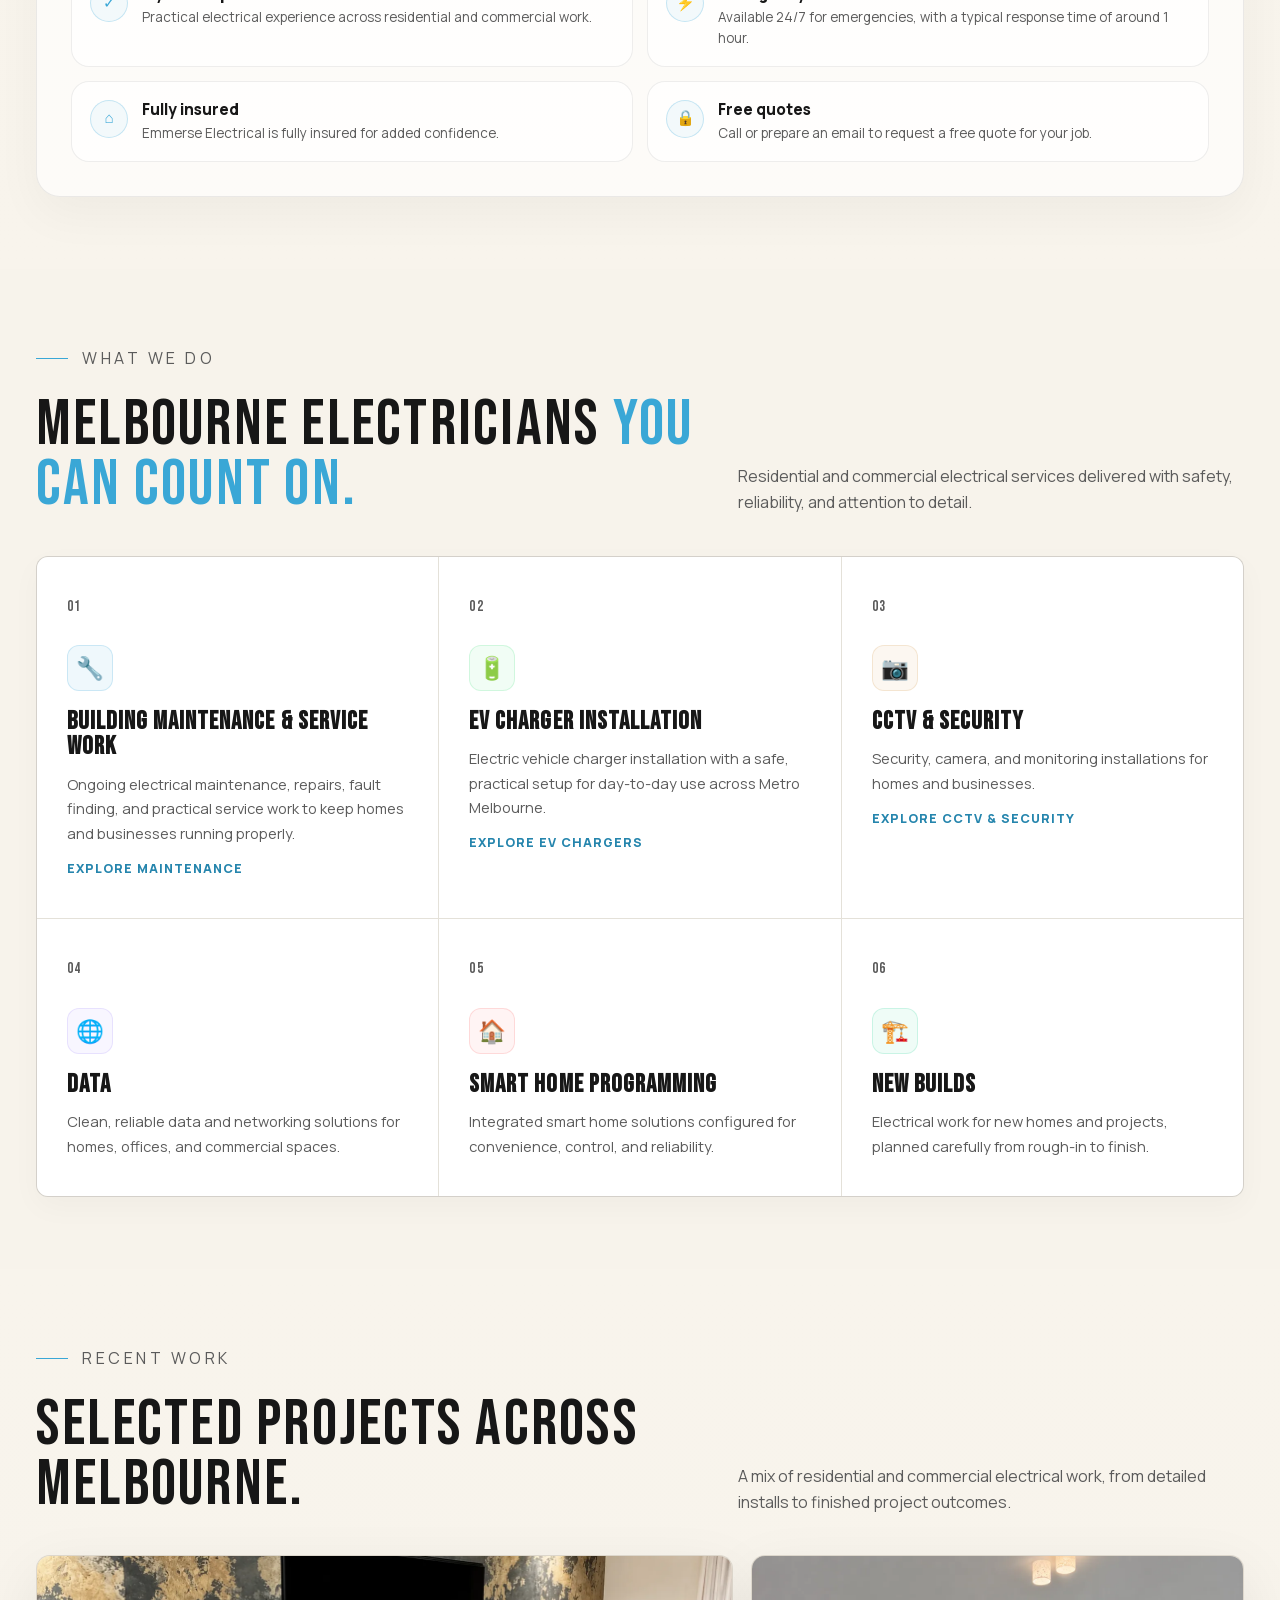
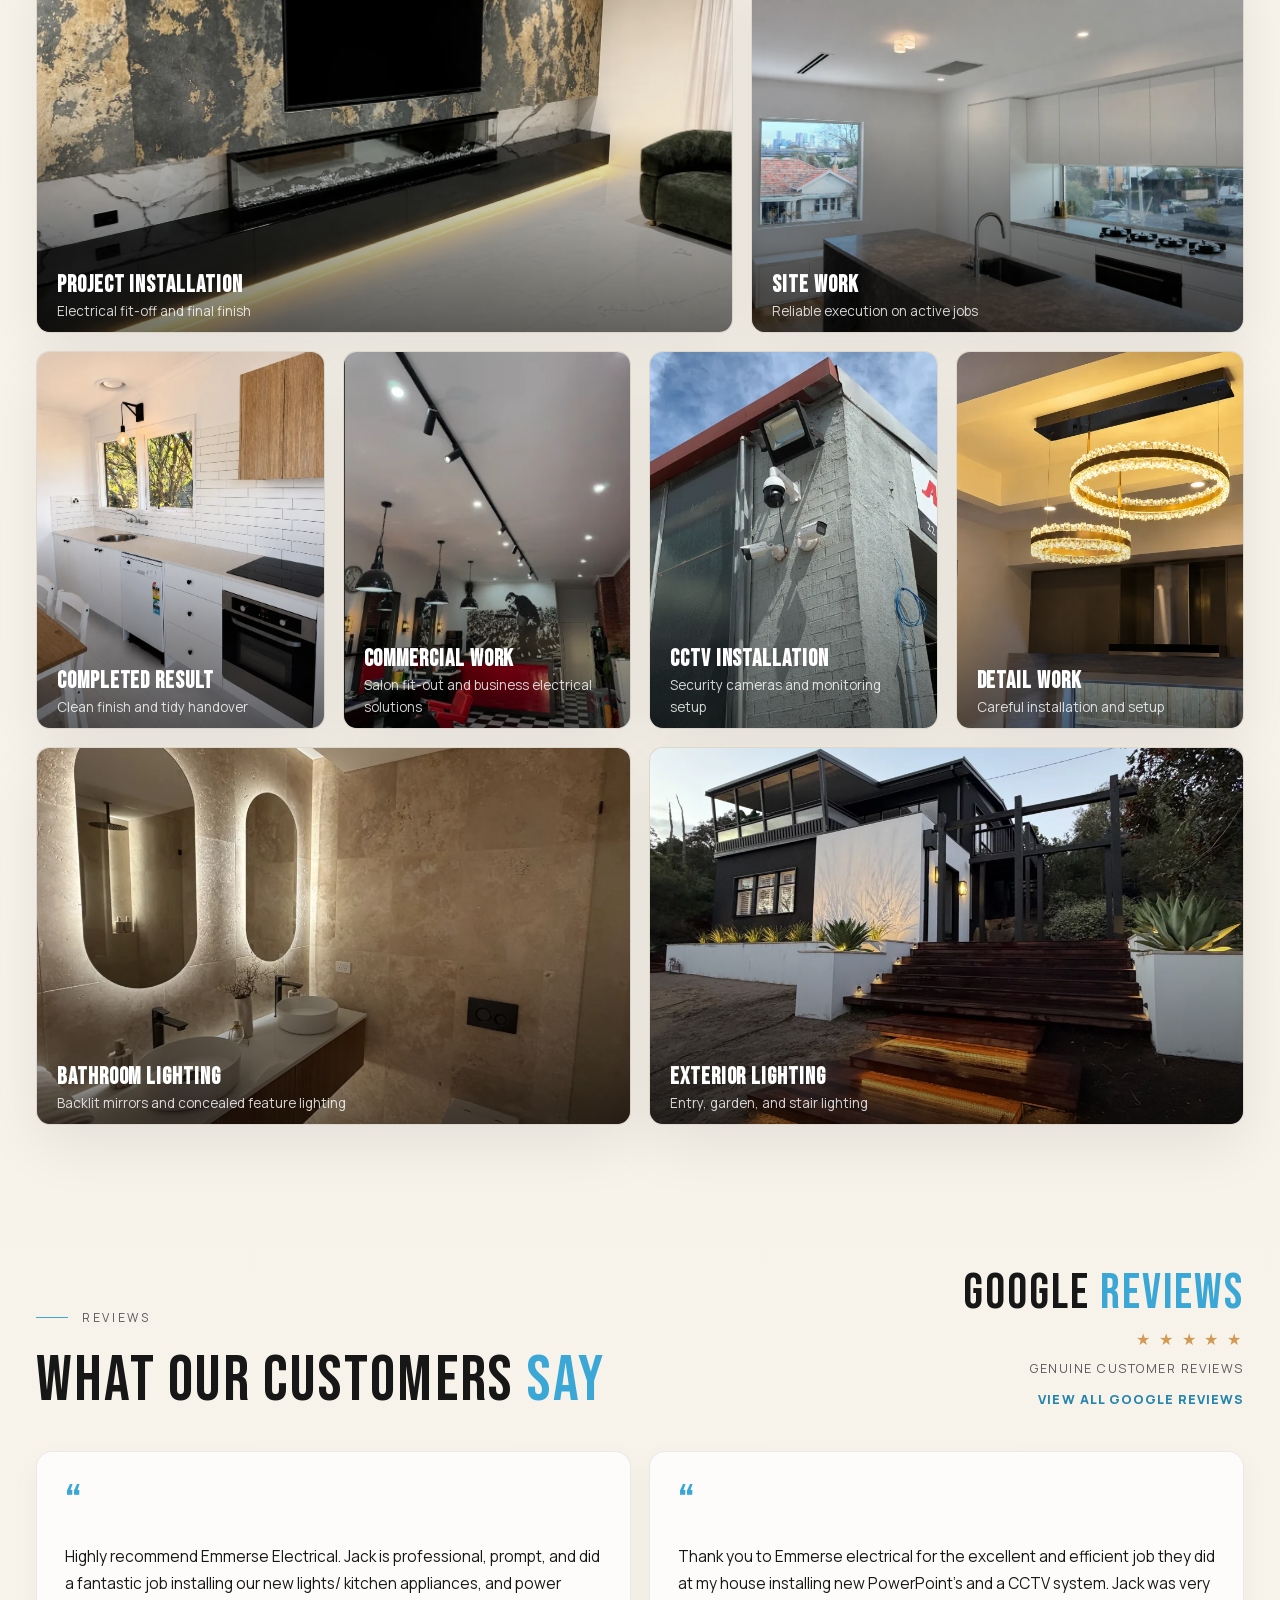
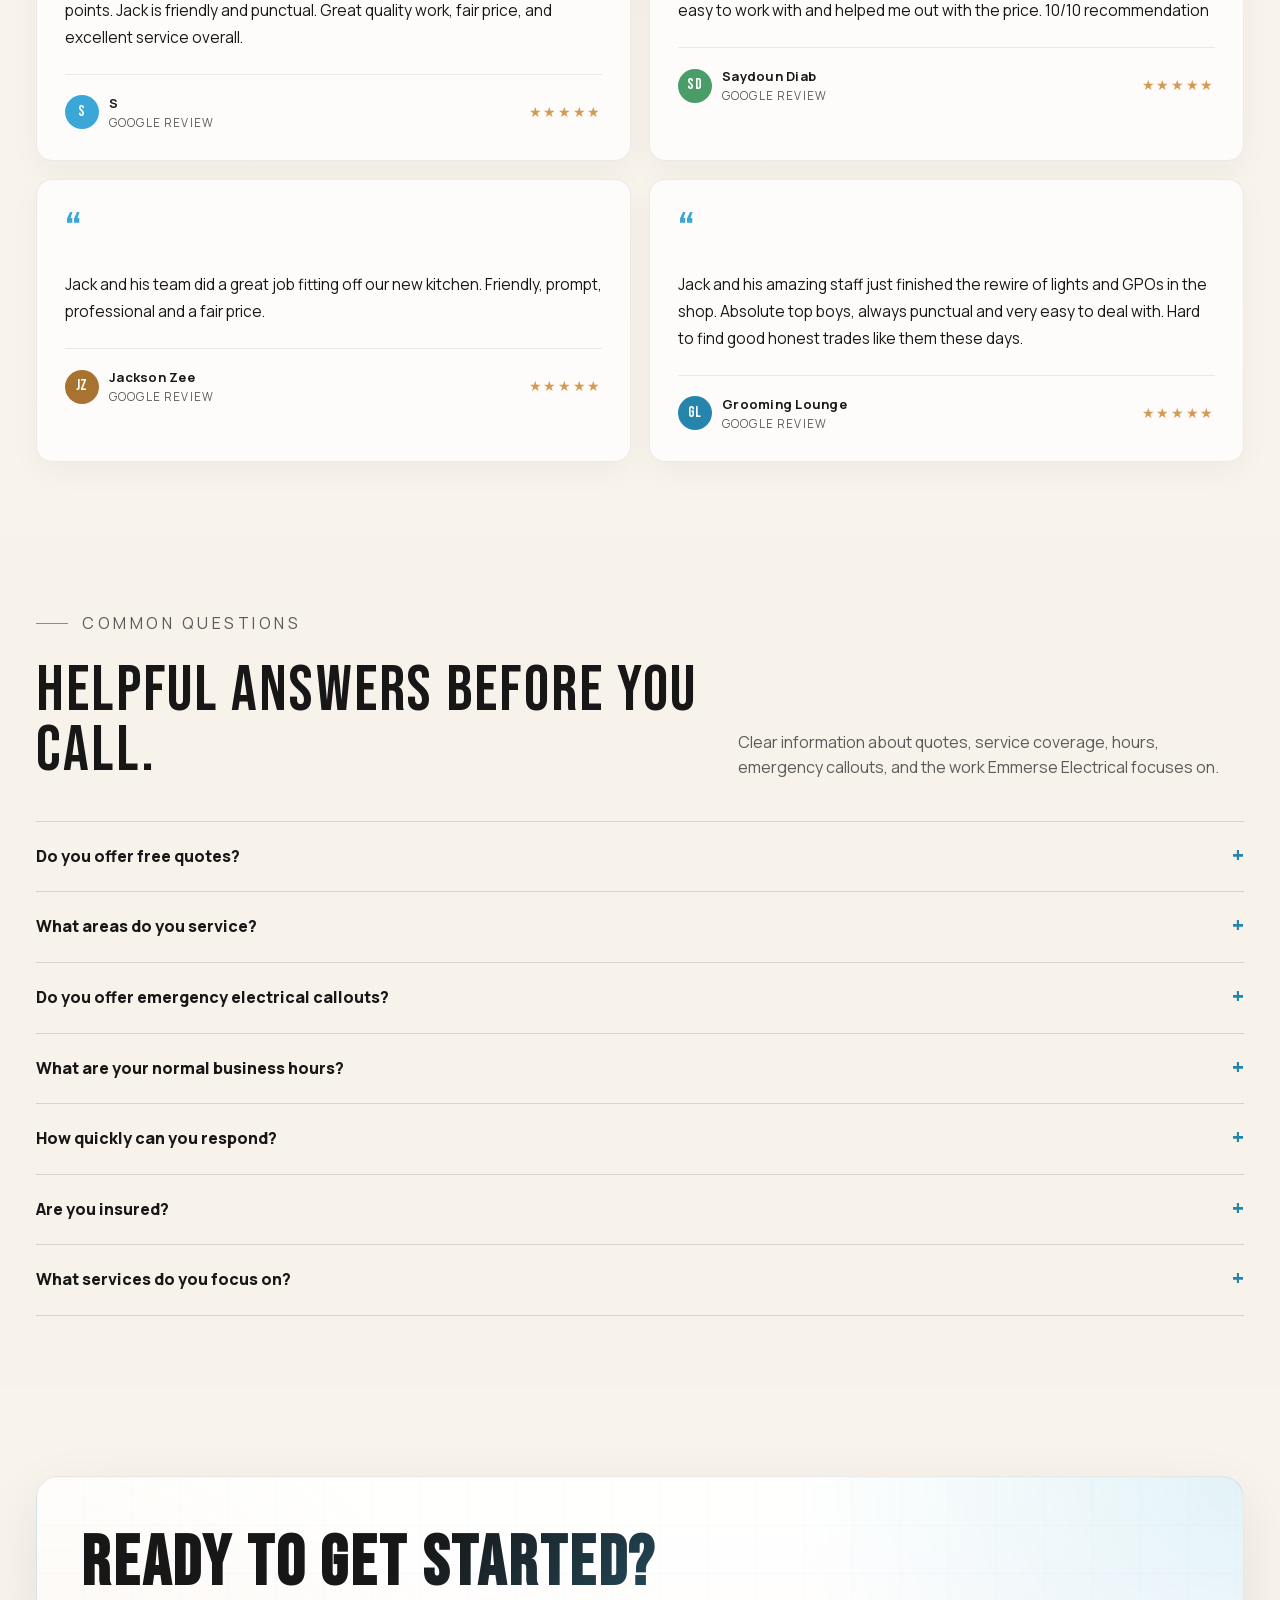
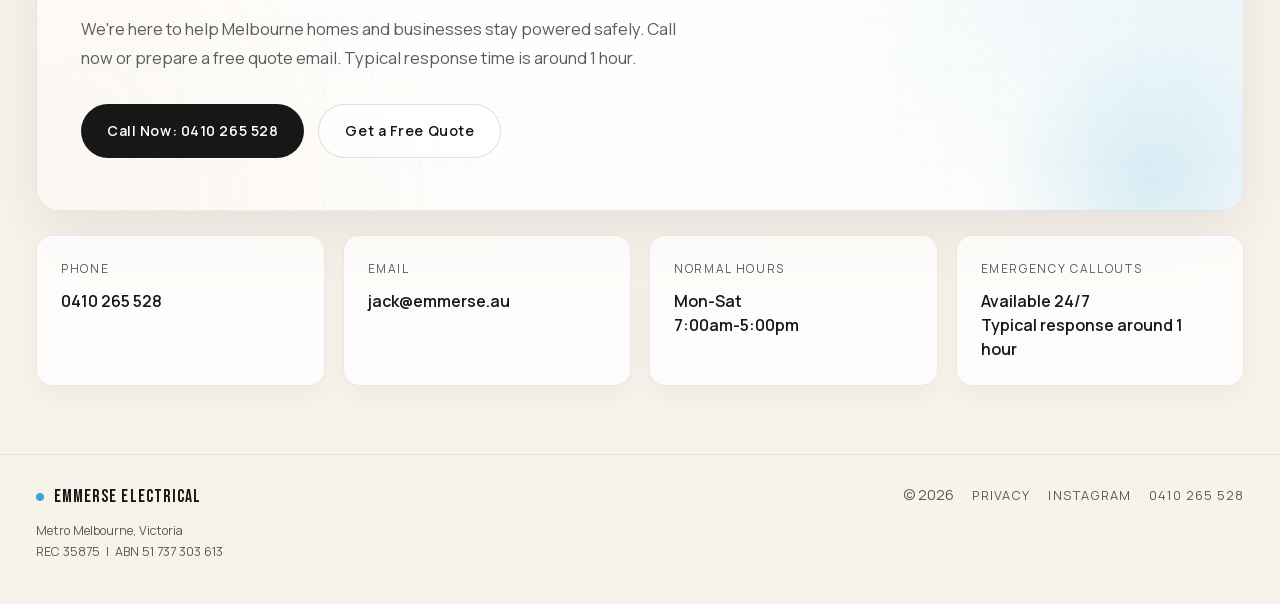
==== commit 8908244a: "Expand desktop layout and tighten spacing" ====
--- a/index.html
+++ b/index.html
@@ -114,7 +114,7 @@
       --accent: #3aa7d6;
       --accent-dark: #2585ad;
       --warm: #d39a53;
-      --max: 1180px;
+      --max: 1760px;
       --radius: 14px;
       --shadow: 0 20px 60px rgba(0,0,0,0.08);
       --ease: cubic-bezier(.16,1,.3,1);
@@ -819,6 +819,13 @@
       .span-7, .span-6, .span-5, .span-3 { grid-column: span 1; grid-row: span 1; }
       .google-rating { text-align: left; }
       .about-copy { grid-template-columns: 1fr; }
+    }
+
+    @media (min-width:1081px) {
+      .wrap { width: min(var(--max), calc(100% - 72px)); }
+      .hero { min-height: auto; align-items: flex-start; padding: 124px 0 56px; }
+      .section { padding: 72px 0; }
+      .faq-list { max-width: none; }
     }
 
     @media (max-width:980px) {
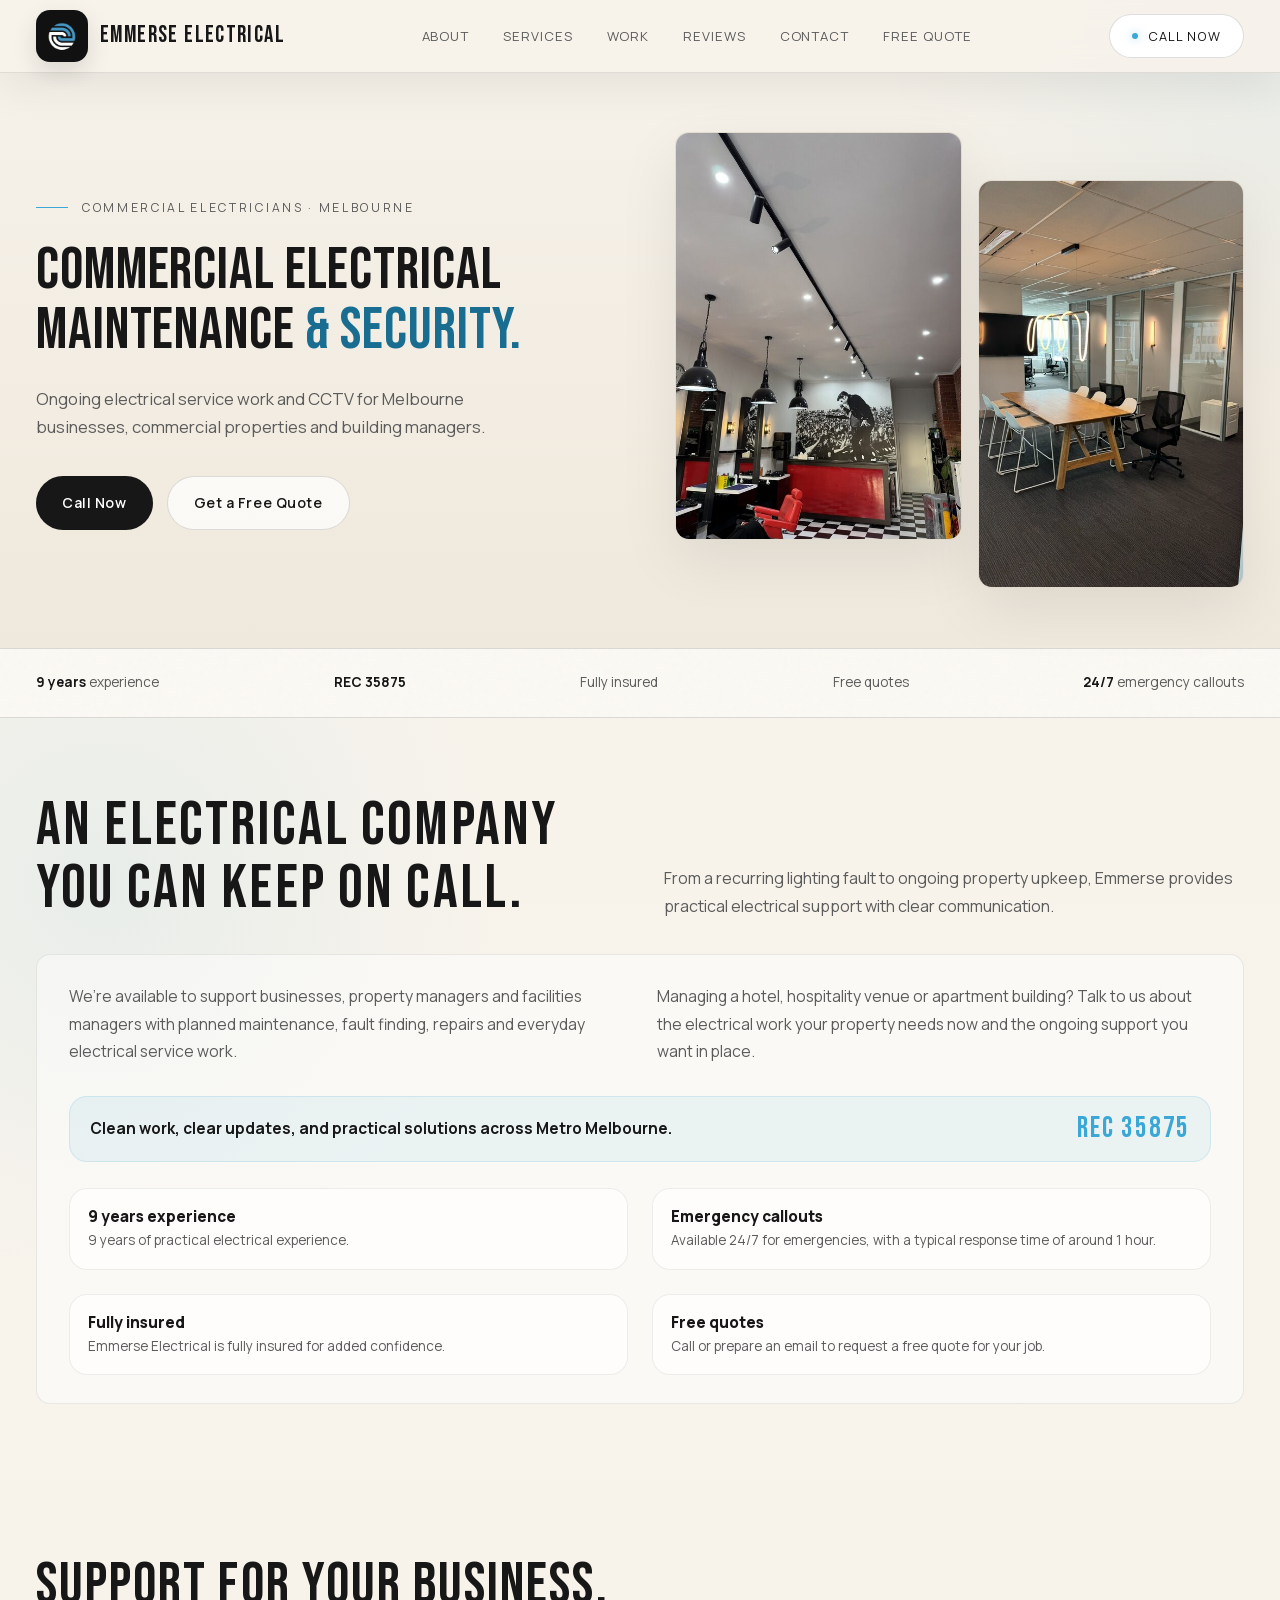
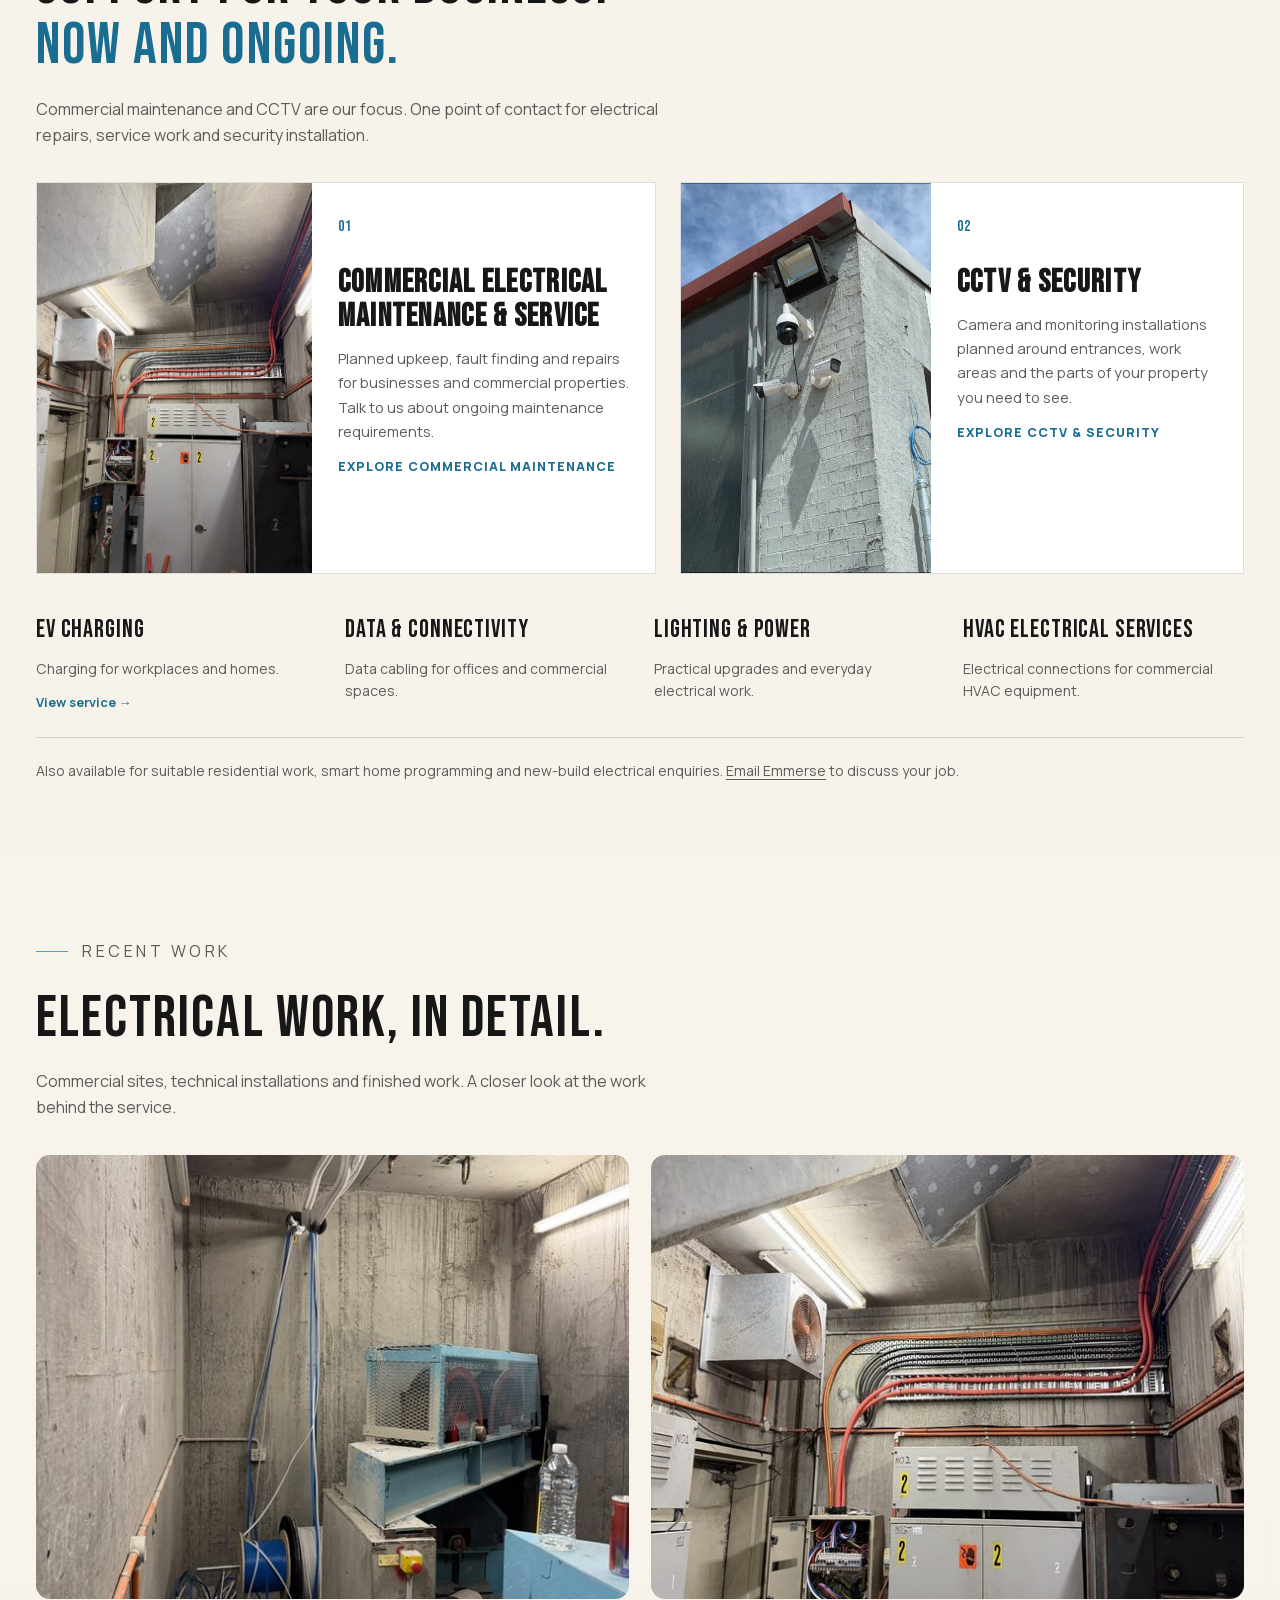
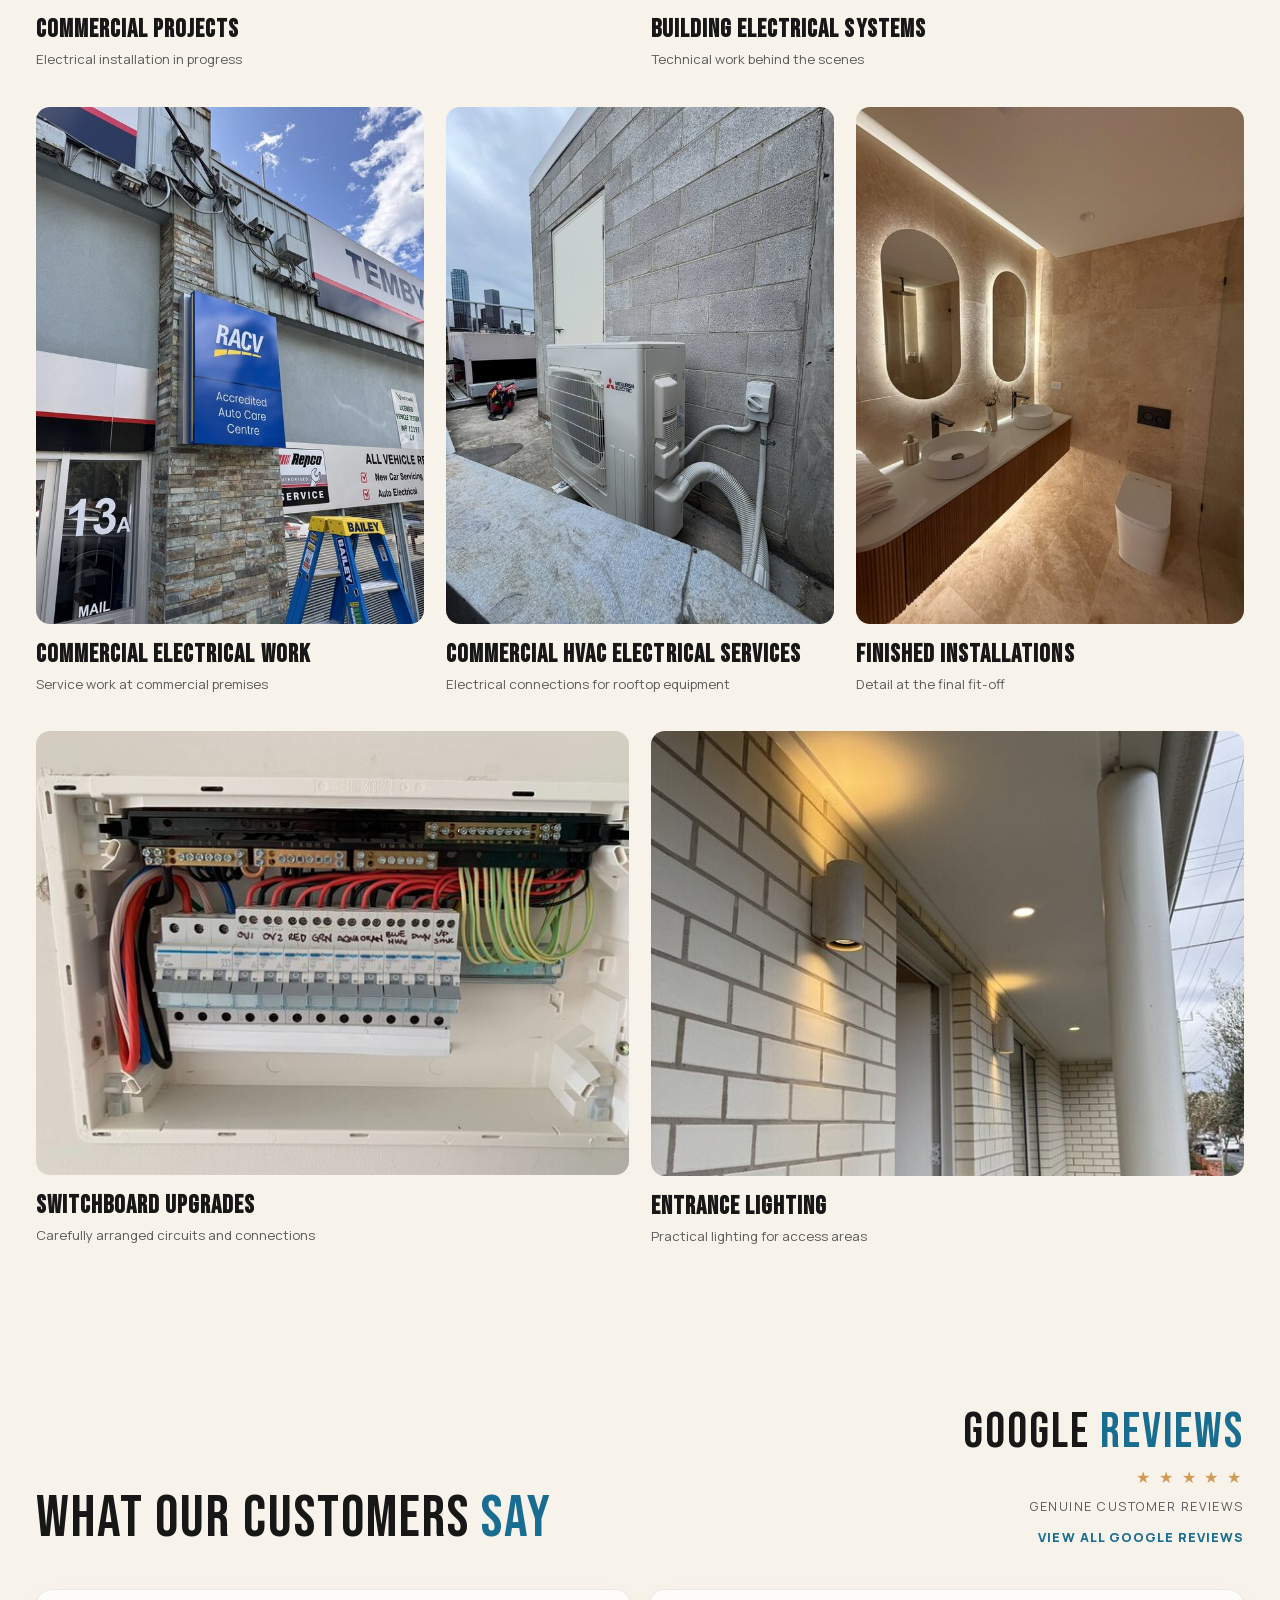
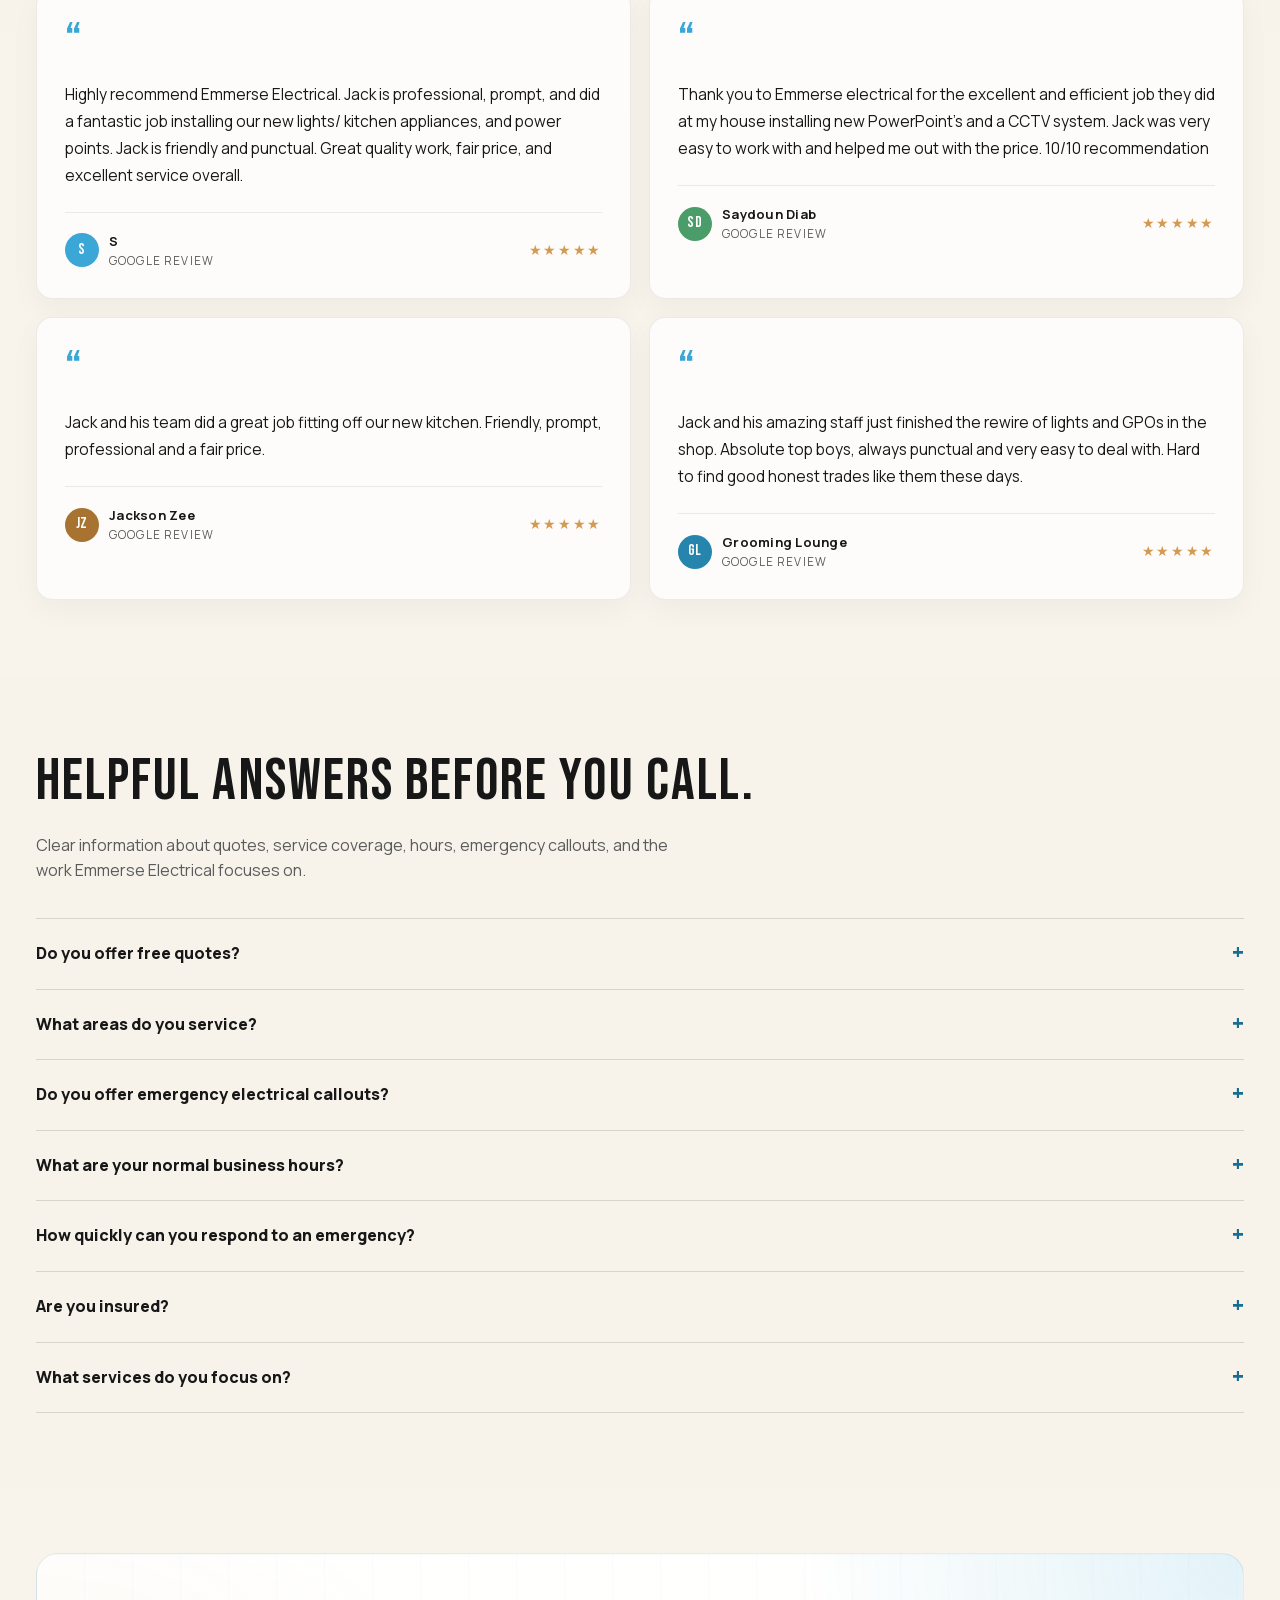
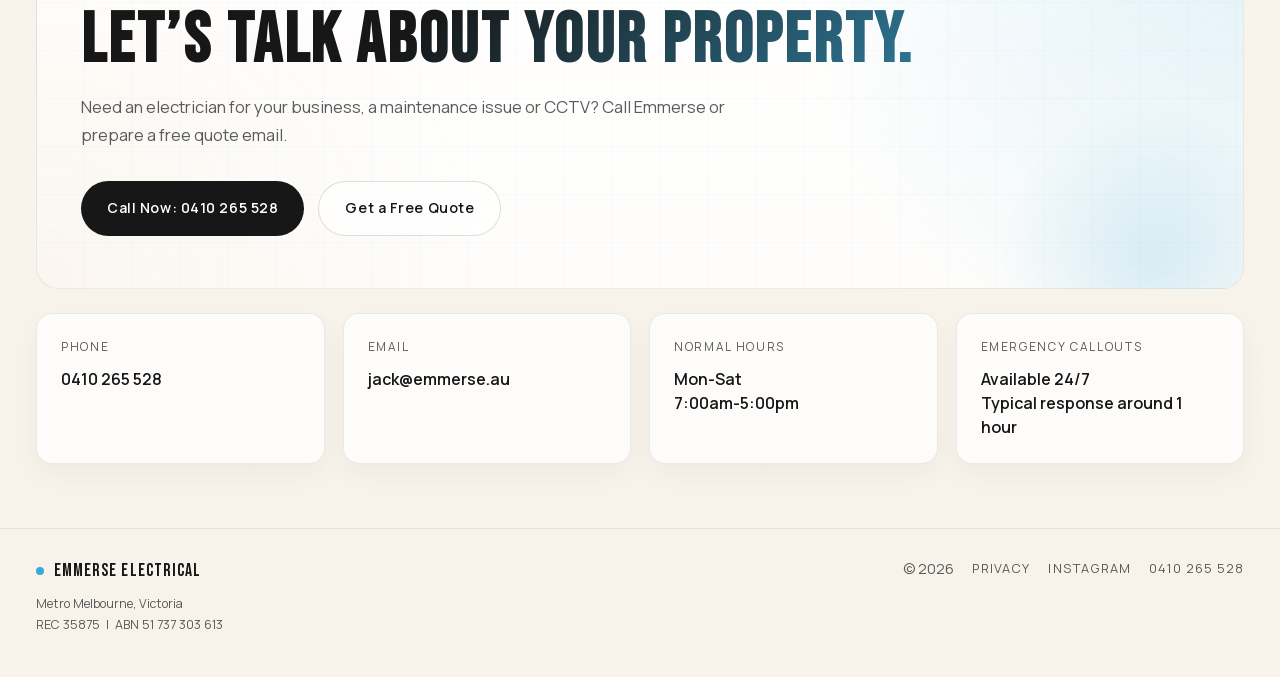
==== commit ab2b8c8c: "Reposition Emmerse for commercial maintenance and security - Homepage hero: barbershop lighting + of" ====
--- a/index.html
+++ b/index.html
@@ -3,30 +3,30 @@
 <head>
   <meta charset="UTF-8" />
   <meta name="viewport" content="width=device-width, initial-scale=1.0" />
-  <title>Melbourne Electrician | Emmerse Electrical</title>
-  <meta name="description" content="Emmerse Electrical provides maintenance, service work, EV charger and CCTV installation across Metro Melbourne. Free quotes and 24/7 emergency callouts." />
+  <title>Commercial Electrician Melbourne | Emmerse Electrical</title>
+  <meta name="description" content="Commercial electrical maintenance, service work and CCTV for Melbourne businesses and property managers. Free quotes. 24/7 emergency electrical callouts." />
   <meta name="theme-color" content="#f7f3eb" />
   <link rel="canonical" href="https://emmerse.au/" />
   <link rel="icon" type="image/png" sizes="48x48" href="/favicon-48.png" />
   <link rel="apple-touch-icon" sizes="180x180" href="/apple-touch-icon.png" />
   <link rel="preload" href="/assets/fonts/bebas-neue-latin.woff2" as="font" type="font/woff2" crossorigin />
   <link rel="preload" href="/assets/fonts/manrope-latin.woff2" as="font" type="font/woff2" crossorigin />
-  <link rel="preload" href="/assets/images/hallway-lighting.webp" as="image" type="image/webp" fetchpriority="high" />
-
-  <meta property="og:title" content="Melbourne Electrician | Emmerse Electrical" />
-  <meta property="og:description" content="Reliable electrical maintenance, service work, EV charger and CCTV installation across Metro Melbourne." />
+  <link rel="preload" href="/assets/images/barbershop-lighting.jpg" as="image" type="image/jpeg" imagesrcset="/assets/images/barbershop-lighting-small.jpg 600w, /assets/images/barbershop-lighting.jpg 1200w" imagesizes="(max-width: 640px) 44vw, (max-width: 980px) 46vw, 25vw" fetchpriority="high" />
+
+  <meta property="og:title" content="Commercial Electrician Melbourne | Emmerse Electrical" />
+  <meta property="og:description" content="Commercial electrical maintenance, service work and CCTV for businesses and commercial properties across Metro Melbourne." />
   <meta property="og:type" content="website" />
   <meta property="og:url" content="https://emmerse.au/" />
-  <meta property="og:image" content="https://emmerse.au/assets/images/emmerse-social-share.webp" />
+  <meta property="og:image" content="https://emmerse.au/assets/images/emmerse-social-share.jpg" />
   <meta property="og:image:width" content="1200" />
   <meta property="og:image:height" content="630" />
-  <meta property="og:image:alt" content="Exterior and stair lighting installed by Emmerse Electrical" />
+  <meta property="og:image:alt" content="Commercial office lighting by Emmerse Electrical" />
   <meta property="og:site_name" content="Emmerse Electrical" />
   <meta property="og:locale" content="en_AU" />
   <meta name="twitter:card" content="summary_large_image" />
-  <meta name="twitter:title" content="Melbourne Electrician | Emmerse Electrical" />
-  <meta name="twitter:description" content="Reliable electrical work across Metro Melbourne, with free quotes and 24/7 emergency callouts." />
-  <meta name="twitter:image" content="https://emmerse.au/assets/images/emmerse-social-share.webp" />
+  <meta name="twitter:title" content="Commercial Electrician Melbourne | Emmerse Electrical" />
+  <meta name="twitter:description" content="Commercial maintenance and CCTV across Metro Melbourne. Free quotes and 24/7 emergency electrical callouts." />
+  <meta name="twitter:image" content="https://emmerse.au/assets/images/emmerse-social-share.jpg" />
 
   <script type="application/ld+json">
   {
@@ -36,10 +36,9 @@
         "@type": "Organization",
         "@id": "https://emmerse.au/#organization",
         "name": "Emmerse Electrical",
-        "legalName": "EMMERSON, JACK REILLY",
         "url": "https://emmerse.au/",
         "logo": "https://emmerse.au/emmerselogo.png",
-        "image": "https://emmerse.au/assets/images/emmerse-social-share.webp",
+        "image": "https://emmerse.au/assets/images/emmerse-social-share.jpg",
         "telephone": "+61 410 265 528",
         "email": "jack@emmerse.au",
         "taxID": "51 737 303 613",
@@ -78,7 +77,7 @@
         "@type": "WebPage",
         "@id": "https://emmerse.au/#webpage",
         "url": "https://emmerse.au/",
-        "name": "Melbourne Electrician | Emmerse Electrical",
+        "name": "Commercial Electrician Melbourne | Emmerse Electrical",
         "isPartOf": { "@id": "https://emmerse.au/#website" },
         "about": { "@id": "https://emmerse.au/#organization" },
         "inLanguage": "en-AU"
@@ -924,6 +923,7 @@
       .marquee-track { animation: none !important; }
     }
   </style>
+  <link rel="stylesheet" href="/assets/css/revamp.css?v=20260911" />
 </head>
 
 <body>
@@ -932,7 +932,7 @@
     <div class="wrap nav-inner">
       <a href="#top" class="logo" aria-label="Emmerse Electrical home">
         <span class="logo-mark">
-          <img src="/assets/images/emmerse-logo.webp" alt="" width="34" height="34" />
+          <img src="/assets/images/emmerse-logo.png" alt="" width="34" height="34" />
         </span>
         <span class="logo-text">EMMERSE ELECTRICAL</span>
       </a>
@@ -965,55 +965,28 @@
       <div class="wrap">
         <div class="hero-grid">
           <div>
-            <p class="eyebrow">Melbourne electricians you can count on</p>
-            <h1 class="display-font">Electrical work for homes and businesses, done with <em>care</em> and built to last.</h1>
-            <p class="hero-sub">Emmerse Electrical delivers reliable, high-quality work across Melbourne, from data and EV charging to smart home systems, security, CCTV, maintenance, new builds, and emergency callouts.</p>
+            <p class="eyebrow">Commercial electricians · Melbourne</p>
+            <h1 class="display-font">Commercial electrical <br />maintenance <em>&amp; security.</em></h1>
+            <p class="hero-sub">Ongoing electrical service work and CCTV for Melbourne businesses, commercial properties and building managers.</p>
             <div class="hero-actions">
               <a href="tel:0410265528" class="btn btn-primary">Call Now</a>
               <a href="/quote/" class="btn btn-ghost">Get a Free Quote</a>
             </div>
-            <div class="hero-meta">
-              <div>
-                <div class="meta-num display-font">9 Years</div>
-                <div class="meta-label">Industry experience</div>
-              </div>
-              <div>
-                <div class="meta-num display-font">Insured</div>
-                <div class="meta-label">Fully insured</div>
-              </div>
-              <div>
-                <div class="meta-num display-font">Free</div>
-                <div class="meta-label">Quotes available</div>
-              </div>
-            </div>
           </div>
 
           <div class="hero-visual">
             <div class="hv-main">
-              <img src="/assets/images/hallway-lighting.webp" alt="Finished hallway lighting installation by Emmerse Electrical" width="900" height="1125" fetchpriority="high" decoding="async" />
+              <img src="/assets/images/barbershop-lighting.jpg" alt="Track lighting, pendants and downlights in a barbershop" width="1200" height="1600" srcset="/assets/images/barbershop-lighting-small.jpg 600w, /assets/images/barbershop-lighting.jpg 1200w" sizes="(max-width: 640px) 44vw, (max-width: 980px) 46vw, 25vw" fetchpriority="high" decoding="async" />
             </div>
             <div class="hv-stack">
-              <img src="/assets/images/chandelier-installation.webp" alt="Decorative chandelier lighting installation" width="720" height="705" decoding="async" />
-            </div>
-            <div class="hv-tag">
-              <div class="hv-tag-row">
-                <span class="hv-tag-dot"></span>
-                <span>Available 24/7 for emergencies</span>
-              </div>
-              <p class="hv-tag-label">Melbourne homes and businesses stay powered safely</p>
+              <img src="/assets/images/office-lighting.jpg" alt="Pendant and wall lighting in a commercial office meeting space" width="972" height="1600" srcset="/assets/images/office-lighting-small.jpg 486w, /assets/images/office-lighting.jpg 972w" sizes="(max-width: 640px) 44vw, (max-width: 980px) 46vw, 22vw" decoding="async" />
             </div>
           </div>
         </div>
       </div>
     </section>
 
-    <!-- MARQUEE -->
-    <div class="marquee" aria-hidden="true">
-      <div class="marquee-track">
-        <span>Building Maintenance <i>●</i> Service Work <i>●</i> EV Charger Installation <i>●</i> CCTV &amp; Security <i>●</i> Data <i>●</i> Smart Home Programming <i>●</i> New Builds <i>●</i></span>
-        <span>Building Maintenance <i>●</i> Service Work <i>●</i> EV Charger Installation <i>●</i> CCTV &amp; Security <i>●</i> Data <i>●</i> Smart Home Programming <i>●</i> New Builds <i>●</i></span>
-      </div>
-    </div>
+    <div class="credentials"><div class="wrap credentials-inner"><span><strong>9 years</strong> experience</span><span><strong>REC 35875</strong></span><span>Fully insured</span><span>Free quotes</span><a href="tel:0410265528"><strong>24/7</strong> emergency callouts</a></div></div>
 
     <!-- ABOUT -->
     <section class="section about" id="about">
@@ -1021,15 +994,15 @@
         <div class="section-head">
           <div>
             <p class="section-label">About</p>
-            <h2 class="section-title display-font">Dependable electrical work, without the usual headaches.</h2>
-          </div>
-          <p>Emmerse Electrical helps Melbourne homes and businesses stay powered safely with practical advice, sharp workmanship, clear communication, and a genuine focus on getting the job right.</p>
+            <h2 class="section-title display-font">An electrical company you can keep on call.</h2>
+          </div>
+          <p>From a recurring lighting fault to ongoing property upkeep, Emmerse provides practical electrical support with clear communication.</p>
         </div>
 
         <div class="about-body">
           <div class="about-copy">
-            <p>From new builds and upgrades to data, smart home setups, security systems, and day-to-day maintenance, every job is approached with care, reliability, and strong attention to detail.</p>
-            <p>The goal is simple: make electrical work feel straightforward, well managed, and safe from start to finish, whether it is a small residential callout or a larger commercial project.</p>
+            <p>We’re available to support businesses, property managers and facilities managers with planned maintenance, fault finding, repairs and everyday electrical service work.</p>
+            <p>Managing a hotel, hospitality venue or apartment building? Talk to us about the electrical work your property needs now and the ongoing support you want in place.</p>
           </div>
           <div class="about-note">
             <strong>Clean work, clear updates, and practical solutions across Metro Melbourne.</strong>
@@ -1040,7 +1013,7 @@
               <span class="value-icon">✓</span>
               <div>
                 <h3>9 years experience</h3>
-                <p>Practical electrical experience across residential and commercial work.</p>
+                <p>9 years of practical electrical experience.</p>
               </div>
             </div>
             <div class="value">
@@ -1072,66 +1045,28 @@
     <!-- SERVICES -->
     <section class="section" id="services">
       <div class="wrap">
-        <div class="section-head">
-          <div>
-            <p class="section-label">What we do</p>
-            <h2 class="section-title display-font">Melbourne Electricians <em>You Can Count On.</em></h2>
-          </div>
-          <p>Residential and commercial electrical services delivered with safety, reliability, and attention to detail.</p>
-        </div>
-        <div class="services-grid">
-          <article class="service" data-svc="1">
+        <div class="section-head"><h2 class="section-title display-font">Support for your business.<br /><em>Now and ongoing.</em></h2><p>Commercial maintenance and CCTV are our focus. One point of contact for electrical repairs, service work and security installation.</p></div>
+        <div class="primary-services">
+          <article class="service primary-service">
             <a class="service-link" href="/services/electrical-maintenance/">
-              <p class="service-num">01</p>
-              <div class="service-icon" aria-hidden="true">🔧</div>
-              <h3>Building Maintenance &amp; Service Work</h3>
-              <p>Ongoing electrical maintenance, repairs, fault finding, and practical service work to keep homes and businesses running properly.</p>
-              <span class="service-more">Explore maintenance</span>
+              <img src="/assets/images/plant-room-electrical.jpg" alt="Electrical cabinets and organised cable runs in a commercial plant room" width="1200" height="1600" loading="lazy" decoding="async" srcset="/assets/images/plant-room-electrical-small.jpg 600w, /assets/images/plant-room-electrical-medium.jpg 800w, /assets/images/plant-room-electrical.jpg 1200w" sizes="(max-width: 640px) calc(100vw - 40px), (max-width: 1200px) 44vw, 23vw" />
+              <div class="primary-service-copy"><p class="service-num">01</p><h3>Commercial Electrical<br />Maintenance &amp; Service</h3><p>Planned upkeep, fault finding and repairs for businesses and commercial properties. Talk to us about ongoing maintenance requirements.</p><span class="service-more">Explore commercial maintenance</span></div>
             </a>
           </article>
-          <article class="service" data-svc="2">
-            <a class="service-link" href="/services/ev-chargers/">
-              <p class="service-num">02</p>
-              <div class="service-icon" aria-hidden="true">🔋</div>
-              <h3>EV Charger Installation</h3>
-              <p>Electric vehicle charger installation with a safe, practical setup for day-to-day use across Metro Melbourne.</p>
-              <span class="service-more">Explore EV chargers</span>
+          <article class="service primary-service security-service">
+            <a class="service-link" href="/services/cctv-security/">
+              <img src="/assets/images/cctv-camera-installation.jpg" alt="CCTV cameras and a security light on a commercial building exterior" width="487" height="654" loading="lazy" decoding="async" />
+              <div class="primary-service-copy"><p class="service-num">02</p><h3>CCTV &amp; Security</h3><p>Camera and monitoring installations planned around entrances, work areas and the parts of your property you need to see.</p><span class="service-more">Explore CCTV &amp; security</span></div>
             </a>
           </article>
-          <article class="service" data-svc="3">
-            <a class="service-link" href="/services/cctv-security/">
-              <p class="service-num">03</p>
-              <div class="service-icon" aria-hidden="true">📷</div>
-              <h3>CCTV &amp; Security</h3>
-              <p>Security, camera, and monitoring installations for homes and businesses.</p>
-              <span class="service-more">Explore CCTV &amp; security</span>
-            </a>
-          </article>
-          <article class="service" data-svc="4">
-            <div class="service-link">
-              <p class="service-num">04</p>
-              <div class="service-icon" aria-hidden="true">🌐</div>
-              <h3>Data</h3>
-              <p>Clean, reliable data and networking solutions for homes, offices, and commercial spaces.</p>
-            </div>
-          </article>
-          <article class="service" data-svc="5">
-            <div class="service-link">
-              <p class="service-num">05</p>
-              <div class="service-icon" aria-hidden="true">🏠</div>
-              <h3>Smart Home Programming</h3>
-              <p>Integrated smart home solutions configured for convenience, control, and reliability.</p>
-            </div>
-          </article>
-          <article class="service" data-svc="6">
-            <div class="service-link">
-              <p class="service-num">06</p>
-              <div class="service-icon" aria-hidden="true">🏗️</div>
-              <h3>New Builds</h3>
-              <p>Electrical work for new homes and projects, planned carefully from rough-in to finish.</p>
-            </div>
-          </article>
         </div>
+        <div class="secondary-services">
+          <a href="/services/ev-chargers/"><h3>EV charging</h3><p>Charging for workplaces and homes.</p><span>View service →</span></a>
+          <div><h3>Data &amp; connectivity</h3><p>Data cabling for offices and commercial spaces.</p></div>
+          <div><h3>Lighting &amp; power</h3><p>Practical upgrades and everyday electrical work.</p></div>
+          <div><h3>HVAC electrical services</h3><p>Electrical connections for commercial HVAC equipment.</p></div>
+        </div>
+        <p class="other-services">Also available for suitable residential work, smart home programming and new-build electrical enquiries. <a href="mailto:jack@emmerse.au">Email Emmerse</a> to discuss your job.</p>
       </div>
     </section>
 
@@ -1141,75 +1076,18 @@
         <div class="section-head">
           <div>
             <p class="section-label">Recent work</p>
-            <h2 class="section-title display-font">Selected projects across Melbourne.</h2>
-          </div>
-          <p>A mix of residential and commercial electrical work, from detailed installs to finished project outcomes.</p>
+            <h2 class="section-title display-font">Electrical work, in detail.</h2>
+          </div>
+          <p>Commercial sites, technical installations and finished work. A closer look at the work behind the service.</p>
         </div>
         <div class="work-grid">
-          <article class="work-item span-7">
-            <img src="/assets/images/feature-lighting-project.webp" alt="Feature lighting installed beneath a custom entertainment unit" width="1400" height="779" loading="lazy" decoding="async" />
-            <div class="work-overlay"></div>
-            <div class="work-caption">
-              <h3>Project installation</h3>
-              <p>Electrical fit-off and final finish</p>
-            </div>
-          </article>
-          <article class="work-item span-5">
-            <img src="/assets/images/kitchen-electrical-fitout.webp" alt="Completed kitchen electrical and lighting fit-out" width="1200" height="927" loading="lazy" decoding="async" />
-            <div class="work-overlay"></div>
-            <div class="work-caption">
-              <h3>Site work</h3>
-              <p>Reliable execution on active jobs</p>
-            </div>
-          </article>
-          <article class="work-item span-3">
-            <img src="/assets/images/completed-electrical-fitout.webp" alt="Completed residential electrical fit-out" width="800" height="1031" loading="lazy" decoding="async" />
-            <div class="work-overlay"></div>
-            <div class="work-caption">
-              <h3>Completed result</h3>
-              <p>Clean finish and tidy handover</p>
-            </div>
-          </article>
-          <article class="work-item span-3">
-            <img src="/assets/images/salon-electrical-fitout.webp" alt="Lighting and electrical work in a completed salon fit-out" width="398" height="530" loading="lazy" decoding="async" />
-            <div class="work-overlay"></div>
-            <div class="work-caption">
-              <h3>Commercial work</h3>
-              <p>Salon fit-out and business electrical solutions</p>
-            </div>
-          </article>
-          <article class="work-item span-3">
-            <img src="/assets/images/cctv-camera-installation.webp" alt="Outdoor CCTV and security camera installation" width="487" height="654" loading="lazy" decoding="async" />
-            <div class="work-overlay"></div>
-            <div class="work-caption">
-              <h3>CCTV installation</h3>
-              <p>Security cameras and monitoring setup</p>
-            </div>
-          </article>
-          <article class="work-item span-3">
-            <img src="/assets/images/chandelier-installation.webp" alt="Decorative chandelier lighting installation" width="720" height="705" loading="lazy" decoding="async" />
-            <div class="work-overlay"></div>
-            <div class="work-caption">
-              <h3>Detail work</h3>
-              <p>Careful installation and setup</p>
-            </div>
-          </article>
-          <article class="work-item span-6">
-            <img src="/assets/images/bathroom-mirror-lighting.webp" alt="Backlit bathroom mirrors and concealed lighting installation" width="1050" height="1400" loading="lazy" decoding="async" />
-            <div class="work-overlay"></div>
-            <div class="work-caption">
-              <h3>Bathroom lighting</h3>
-              <p>Backlit mirrors and concealed feature lighting</p>
-            </div>
-          </article>
-          <article class="work-item span-6">
-            <img src="/assets/images/exterior-stair-lighting.webp" alt="Exterior house and timber stair lighting at dusk" width="1050" height="1400" loading="lazy" decoding="async" />
-            <div class="work-overlay"></div>
-            <div class="work-caption">
-              <h3>Exterior lighting</h3>
-              <p>Entry, garden, and stair lighting</p>
-            </div>
-          </article>
+          <article class="work-item work-commercial-project"><img src="/assets/images/commercial-project.jpg" alt="Cabling and equipment during electrical work in a commercial plant room" width="1051" height="1400" loading="lazy" decoding="async" srcset="/assets/images/commercial-project-small.jpg 600w, /assets/images/commercial-project.jpg 1051w" sizes="(max-width: 640px) calc(100vw - 40px), (max-width: 980px) 46vw, 46vw" /><div class="work-caption"><h3>Commercial projects</h3><p>Electrical installation in progress</p></div></article>
+          <article class="work-item work-plant-room-electrical"><img src="/assets/images/plant-room-electrical.jpg" alt="Electrical distribution cabinets and cable routes in a commercial plant room" width="1200" height="1600" loading="lazy" decoding="async" srcset="/assets/images/plant-room-electrical-small.jpg 600w, /assets/images/plant-room-electrical-medium.jpg 800w, /assets/images/plant-room-electrical.jpg 1200w" sizes="(max-width: 640px) calc(100vw - 40px), (max-width: 1200px) 44vw, 45vw" /><div class="work-caption"><h3>Building electrical systems</h3><p>Technical work behind the scenes</p></div></article>
+          <article class="work-item work-finished-installation"><img src="/assets/images/finished-installation.jpg" alt="Finished bathroom installation with illuminated mirrors and concealed lighting" width="901" height="1200" loading="lazy" decoding="async" srcset="/assets/images/finished-installation-small.jpg 600w, /assets/images/finished-installation.jpg 901w" sizes="(max-width: 640px) calc(100vw - 40px), (max-width: 980px) 46vw, 46vw" /><div class="work-caption"><h3>Finished installations</h3><p>Detail at the final fit-off</p></div></article>
+          <article class="work-item work-commercial-electrical-work"><img src="/assets/images/commercial-electrical-work.jpg" alt="Electrical equipment and cabling on a commercial workshop exterior" width="1200" height="1600" loading="lazy" decoding="async" srcset="/assets/images/commercial-electrical-work-small.jpg 600w, /assets/images/commercial-electrical-work.jpg 1200w" sizes="(max-width: 640px) calc(100vw - 40px), (max-width: 980px) 46vw, 46vw" /><div class="work-caption"><h3>Commercial electrical work</h3><p>Service work at commercial premises</p></div></article>
+          <article class="work-item work-commercial-hvac-electrical"><img src="/assets/images/commercial-hvac-electrical.jpg" alt="Rooftop HVAC unit with electrical isolator and Melbourne buildings behind" width="1201" height="1600" loading="lazy" decoding="async" srcset="/assets/images/commercial-hvac-electrical-small.jpg 600w, /assets/images/commercial-hvac-electrical.jpg 1201w" sizes="(max-width: 640px) calc(100vw - 40px), (max-width: 980px) 46vw, 46vw" /><div class="work-caption"><h3>Commercial HVAC electrical services</h3><p>Electrical connections for rooftop equipment</p></div></article>
+          <article class="work-item work-switchboard-upgrade"><img src="/assets/images/switchboard-upgrade.jpg" alt="Switchboard with circuit breakers and neatly arranged wiring" width="1290" height="966" loading="lazy" decoding="async" srcset="/assets/images/switchboard-upgrade-small.jpg 600w, /assets/images/switchboard-upgrade.jpg 1290w" sizes="(max-width: 640px) calc(100vw - 40px), (max-width: 980px) 46vw, 46vw" /><div class="work-caption"><h3>Switchboard upgrades</h3><p>Carefully arranged circuits and connections</p></div></article>
+          <article class="work-item work-entrance-lighting"><img src="/assets/images/entrance-lighting.jpg" alt="Exterior wall lights and downlights along a covered building entrance" width="900" height="1200" loading="lazy" decoding="async" srcset="/assets/images/entrance-lighting-small.jpg 600w, /assets/images/entrance-lighting.jpg 900w" sizes="(max-width: 640px) calc(100vw - 40px), (max-width: 980px) 46vw, 46vw" /><div class="work-caption"><h3>Entrance lighting</h3><p>Practical lighting for access areas</p></div></article>
         </div>
       </div>
     </section>
@@ -1308,7 +1186,7 @@
           </details>
           <details class="faq-item">
             <summary>What areas do you service?</summary>
-            <p class="faq-answer">Emmerse Electrical services Metro Melbourne.</p>
+            <p class="faq-answer">We service Metro Melbourne, including Windsor, Prahran, St Kilda, Toorak, South Yarra, Richmond, Albert Park and Melbourne CBD. Enquiries elsewhere in Metro Melbourne are welcome for suitable work.</p>
           </details>
           <details class="faq-item">
             <summary>Do you offer emergency electrical callouts?</summary>
@@ -1319,8 +1197,8 @@
             <p class="faq-answer">Normal business hours are Monday to Saturday, 7:00am to 5:00pm. These hours are separate from the 24/7 emergency callout service.</p>
           </details>
           <details class="faq-item">
-            <summary>How quickly can you respond?</summary>
-            <p class="faq-answer">The typical response time is around 1 hour.</p>
+            <summary>How quickly can you respond to an emergency?</summary>
+            <p class="faq-answer">The typical emergency response time is around 1 hour.</p>
           </details>
           <details class="faq-item">
             <summary>Are you insured?</summary>
@@ -1328,7 +1206,7 @@
           </details>
           <details class="faq-item">
             <summary>What services do you focus on?</summary>
-            <p class="faq-answer">The main focus is building maintenance, electrical service work, EV charger installation, and CCTV and security. Emmerse Electrical also provides data, smart home programming, new builds, and the other electrical services shown above.</p>
+            <p class="faq-answer">Commercial electrical maintenance and service work, plus CCTV and security, are our main focus. We also offer EV charging, data, lighting and other electrical work. Residential enquiries are welcome where the job is suitable.</p>
           </details>
         </div>
       </div>
@@ -1338,8 +1216,8 @@
     <section class="cta" id="contact">
       <div class="wrap">
         <div class="cta-inner">
-          <h2>Ready to Get Started?</h2>
-          <p class="cta-sub">We're here to help Melbourne homes and businesses stay powered safely. Call now or prepare a free quote email. Typical response time is around 1 hour.</p>
+          <h2>Let’s talk about your property.</h2>
+          <p class="cta-sub">Need an electrician for your business, a maintenance issue or CCTV? Call Emmerse or prepare a free quote email.</p>
           <div class="cta-actions">
             <a href="tel:0410265528" class="btn btn-primary">Call Now: 0410 265 528</a>
             <a href="/quote/" class="btn btn-ghost">Get a Free Quote</a>
@@ -1426,55 +1304,21 @@
           const isOpen = navLinks.classList.toggle("is-open");
           mobToggle.setAttribute("aria-expanded", String(isOpen));
           mobToggle.setAttribute("aria-label", isOpen ? "Close navigation" : "Open navigation");
+          if (isOpen) navLinks.querySelector("a")?.focus();
         });
         navLinks.querySelectorAll("a").forEach(a => a.addEventListener("click", closeMenu));
         window.addEventListener("resize", () => { if (window.innerWidth > 980) closeMenu(); });
-        document.addEventListener("keydown", e => { if (e.key === "Escape") closeMenu(); });
+        document.addEventListener("keydown", e => {
+          if (e.key === "Escape" && navLinks.classList.contains("is-open")) {
+            closeMenu();
+            mobToggle.focus();
+          }
+        });
         document.addEventListener("click", e => {
           if (!navLinks.contains(e.target) && !mobToggle.contains(e.target)) closeMenu();
         });
       }
 
-      // Reveal on scroll
-      const revealEls = $$([
-        ".eyebrow", ".hero h1", ".hero-sub", ".hero-actions", ".hero-meta", ".hero-visual",
-        ".section-label", ".section-title", ".section-head p",
-        ".about-body", ".service", ".work-item", ".review", ".faq-item", ".cta-inner", ".contact-item"
-      ].join(","));
-
-      revealEls.forEach((el, i) => {
-        el.classList.add("reveal");
-        el.style.setProperty("--delay", `${Math.min((i % 6) * 70, 350)}ms`);
-      });
-
-      if (prefersReducedMotion) {
-        revealEls.forEach(el => el.classList.add("is-visible"));
-      } else {
-        const observer = new IntersectionObserver((entries, obs) => {
-          entries.forEach(entry => {
-            if (!entry.isIntersecting) return;
-            entry.target.classList.add("is-visible");
-            obs.unobserve(entry.target);
-          });
-        }, { threshold: 0.12, rootMargin: "0px 0px -80px 0px" });
-
-        revealEls.forEach(el => observer.observe(el));
-        requestAnimationFrame(() => $$(".hero .reveal").forEach(el => el.classList.add("is-visible")));
-      }
-
-      // Hero visual parallax tilt
-      const heroVisual = document.querySelector(".hero-visual");
-      if (heroVisual && !prefersReducedMotion && hasFinePointer) {
-        heroVisual.addEventListener("pointermove", e => {
-          const r = heroVisual.getBoundingClientRect();
-          heroVisual.style.setProperty("--mx", ((e.clientX - r.left) / r.width - 0.5).toFixed(3));
-          heroVisual.style.setProperty("--my", ((e.clientY - r.top) / r.height - 0.5).toFixed(3));
-        });
-        heroVisual.addEventListener("pointerleave", () => {
-          heroVisual.style.setProperty("--mx", "0");
-          heroVisual.style.setProperty("--my", "0");
-        });
-      }
     })();
   </script>
 </body>
--- a/assets/css/revamp.css
+++ b/assets/css/revamp.css
@@ -0,0 +1,134 @@
+/* Commercial revamp: preserve the Emmerse palette, type and rounded geometry.
+   Design variance 4, motion 3, density 4. Content is always visible. */
+:root { --accent-dark: #196d90; --max: 1540px; }
+html { scroll-padding-top: 100px; }
+.nav { padding: 12px 0; }
+.hero { min-height: auto; padding: 132px 0 60px; }
+.hero::before, .hero::after, .hero-visual::before,
+.hv-main::before, .hv-stack::before { display: none; }
+.hero-grid { grid-template-columns: minmax(0,1.05fr) minmax(0,1fr); gap: 42px; }
+.hero-grid > * { min-width: 0; }
+.hero h1 { font-size: clamp(3rem, 4.6vw, 4.7rem); line-height: 1.02; letter-spacing: .015em; max-width: 760px; }
+.hero h1 em { color: var(--accent-dark); }
+.hero-sub { max-width: 510px; font-size: 1.04rem; }
+.hero-actions { margin-bottom: 0; }
+.hero-visual { display: grid; grid-template-columns: 1.08fr 1fr; gap: 16px; height: 456px; align-items: start; }
+.hv-main, .hv-stack { position: relative; inset: auto; width: 100%; height: 408px; transform: none; }
+.hv-stack { margin-top: 48px; }
+.hv-main img { object-position: 50% 52%; }
+.hv-stack img { object-position: 48% 55%; }
+.credentials { border-block: 1px solid var(--line-strong); background: rgba(255,255,255,.45); }
+.credentials-inner { display: flex; align-items: center; justify-content: space-between; gap: 20px; padding-block: 23px; color: var(--ink-soft); font-size: .85rem; }
+.credentials strong { color: var(--ink); }
+.credentials a:hover { text-decoration: underline; }
+.section { padding: 76px 0; }
+.section-head { display: block; margin-bottom: 34px; }
+.section-head > p { max-width: 650px; margin-top: 20px; }
+.section-title { font-size: clamp(2.5rem, 4.6vw, 4rem); line-height: 1.03; }
+.section-title em { color: var(--accent-dark); }
+.about .section-head { display: grid; grid-template-columns: 1fr 1fr; gap: 48px; align-items: end; }
+.about .section-head > p { padding: 0; border: 0; background: none; box-shadow: none; margin: 0; }
+.about .section-label { display: none; }
+.about-body { padding: 28px 32px; border-radius: 14px; box-shadow: none; background: rgba(255,255,255,.48); }
+.about-values { gap: 24px; }
+.value-icon { display: none; }
+.about-copy { gap: 34px; }
+.primary-services { display: grid; grid-template-columns: 1.1fr 1fr; gap: 24px; }
+.primary-service { border: 1px solid var(--line-strong); background: #fff; }
+.primary-service .service-link { display: grid; grid-template-columns: .8fr 1fr; min-height: 390px; padding: 0; height: 100%; }
+.primary-service img { width: 100%; height: 100%; min-height: 390px; object-fit: cover; object-position: 48% 55%; }
+.primary-service-copy { padding: 32px 26px; }
+.primary-service .service-num { margin-bottom: 26px; color: var(--accent-dark); }
+.primary-service h3 { font-size: 2rem; line-height: 1.07; }
+.primary-service .service-more { color: var(--accent-dark); }
+.security-service img { object-position: 48% 40%; }
+.service::before, .service::after { display: none; }
+.secondary-services { display: grid; grid-template-columns: repeat(4,1fr); gap: 28px; padding: 36px 0 24px; }
+.secondary-services h3 { font-family: 'Bebas Neue', sans-serif; font-size: 1.55rem; font-weight: 400; letter-spacing: .035em; margin-bottom: 8px; }
+.secondary-services p, .other-services { color: var(--ink-soft); font-size: .88rem; }
+.secondary-services span { display: block; margin-top: 12px; color: var(--accent-dark); font-size: .8rem; font-weight: 700; }
+.other-services { padding-top: 22px; border-top: 1px solid var(--line-strong); }
+.other-services a { text-decoration: underline; text-underline-offset: 3px; }
+.work-grid { grid-template-columns: repeat(6,minmax(0,1fr)); grid-auto-rows: auto; gap: 28px 22px; align-items: start; }
+.work-item { display: flex; flex-direction: column; overflow: hidden; border: 0; background: transparent; box-shadow: none; border-radius: 0; }
+.work-item::before, .work-item::after { display: none; }
+.work-item img { height: auto; aspect-ratio: 3/4; object-fit: cover; border-radius: 14px; transition: none; }
+.work-item:hover img { transform: none; }
+.work-caption { position: static; padding: 17px 0 8px; color: var(--ink); transform: none; background: none; }
+.work-caption h3 { font-size: 1.6rem; line-height: 1.1; }
+.work-caption p { color: var(--ink-soft); font-size: .83rem; margin-top: 5px; }
+.work-commercial-project, .work-plant-room-electrical { grid-column: span 3; }
+.work-commercial-project img, .work-plant-room-electrical img { aspect-ratio: 4/3; object-position: 50% 45%; }
+.work-finished-installation { grid-column: 5 / span 2; grid-row: 2; }
+.work-commercial-electrical-work { grid-column: 1 / span 2; grid-row: 2; }
+.work-commercial-hvac-electrical { grid-column: 3 / span 2; grid-row: 2; }
+.work-switchboard-upgrade { grid-column: span 3; }
+.work-switchboard-upgrade img { object-fit: contain; aspect-ratio: auto; }
+.work-entrance-lighting { grid-column: span 3; }
+.work-entrance-lighting img { aspect-ratio: 4/3; object-position: 50% 30%; }
+.reviews .section-label, .faq .section-label { display: none; }
+.review-cards { grid-template-columns: repeat(2,1fr); }
+.review { min-height: auto; }
+.google-rating-num em, .reviews-link { color: var(--accent-dark); }
+.btn-primary:hover { background: var(--accent-dark); color: #fff; }
+.btn-ghost:hover { border-color: var(--accent-dark); color: var(--accent-dark); }
+.btn { min-height: 52px; white-space: nowrap; }
+.btn:active { transform: scale(.98); }
+.nav-links a { min-height: 44px; display: inline-flex; align-items: center; }
+.cta { padding: 64px 0; }
+.cta-inner { box-shadow: none; }
+.cta-sub { max-width: 650px; }
+.contact-value { overflow-wrap: anywhere; }
+@media (max-width: 1200px) {
+  .primary-service .service-link { grid-template-columns: 1fr; }
+  .primary-service img { min-height: 0; height: 240px; }
+  .security-service img { height: 240px; object-position: 50% 30%; }
+  .primary-service-copy { padding: 28px; }
+}
+@media (max-width: 980px) {
+  .hero { padding-top: 120px; }
+  .hero-grid { grid-template-columns: minmax(0,1fr); gap: 32px; }
+  .hero h1 { font-size: 4.2rem; }
+  .hero-visual { height: 440px; }
+  .hv-main, .hv-stack { height: 408px; }
+  .hv-stack { margin-top: 30px; }
+  .credentials-inner { flex-wrap: wrap; justify-content: center; gap: 14px 24px; }
+  .about .section-head { grid-template-columns: 1fr; gap: 20px; }
+  .work-grid { grid-template-columns: repeat(2,minmax(0,1fr)); }
+  .work-item { grid-column: auto; grid-row: auto; margin: 0; }
+  .work-item img { aspect-ratio: 3/4; }
+  .work-switchboard-upgrade img { aspect-ratio: auto; }
+  .work-entrance-lighting img { aspect-ratio: 3/4; }
+  .secondary-services { grid-template-columns: repeat(2,1fr); }
+}
+@media (max-width: 640px) {
+  .hero { padding: 106px 0 30px; }
+  .hero h1 { font-size: 2.35rem; line-height: 1.03; margin-bottom: 18px; }
+  .hero h1 br { display: none; }
+  .hero-sub { font-size: .94rem; line-height: 1.65; margin-bottom: 22px; }
+  .eyebrow { font-size: .65rem; letter-spacing: .12em; margin-bottom: 14px; }
+  .hero-actions { flex-direction: row; gap: 10px; margin: 0; }
+  .hero-actions .btn { flex: 1; padding: 13px 14px; font-size: .78rem; letter-spacing: 0; }
+  .hero-grid { gap: 26px; }
+  .hero-visual { gap: 10px; height: 258px; }
+  .hv-main, .hv-stack { height: 236px; border-radius: 12px; }
+  .hv-stack { margin-top: 22px; }
+  .credentials-inner { padding-block: 20px; gap: 10px 18px; font-size: .76rem; }
+  .section { padding: 54px 0; }
+  .about-body { padding: 22px; }
+  .about-copy { grid-template-columns: 1fr; gap: 18px; }
+  .about-values { gap: 22px; }
+  .primary-services { grid-template-columns: 1fr; gap: 20px; }
+  .primary-service img { height: 300px; }
+  .security-service img { height: 280px; }
+  .primary-service-copy { padding: 25px; }
+  .primary-service .service-num { margin-bottom: 14px; }
+  .secondary-services { gap: 26px 18px; }
+  .secondary-services h3 { font-size: 1.35rem; }
+  .work-grid { grid-template-columns: 1fr; gap: 26px; }
+  .work-item img { aspect-ratio: 3/4; }
+  .work-switchboard-upgrade img { aspect-ratio: auto; }
+  .work-caption { padding-top: 14px; }
+  .review-cards { grid-template-columns: 1fr; }
+  .cta-actions .btn { padding-inline: 14px; font-size: .8rem; }
+}
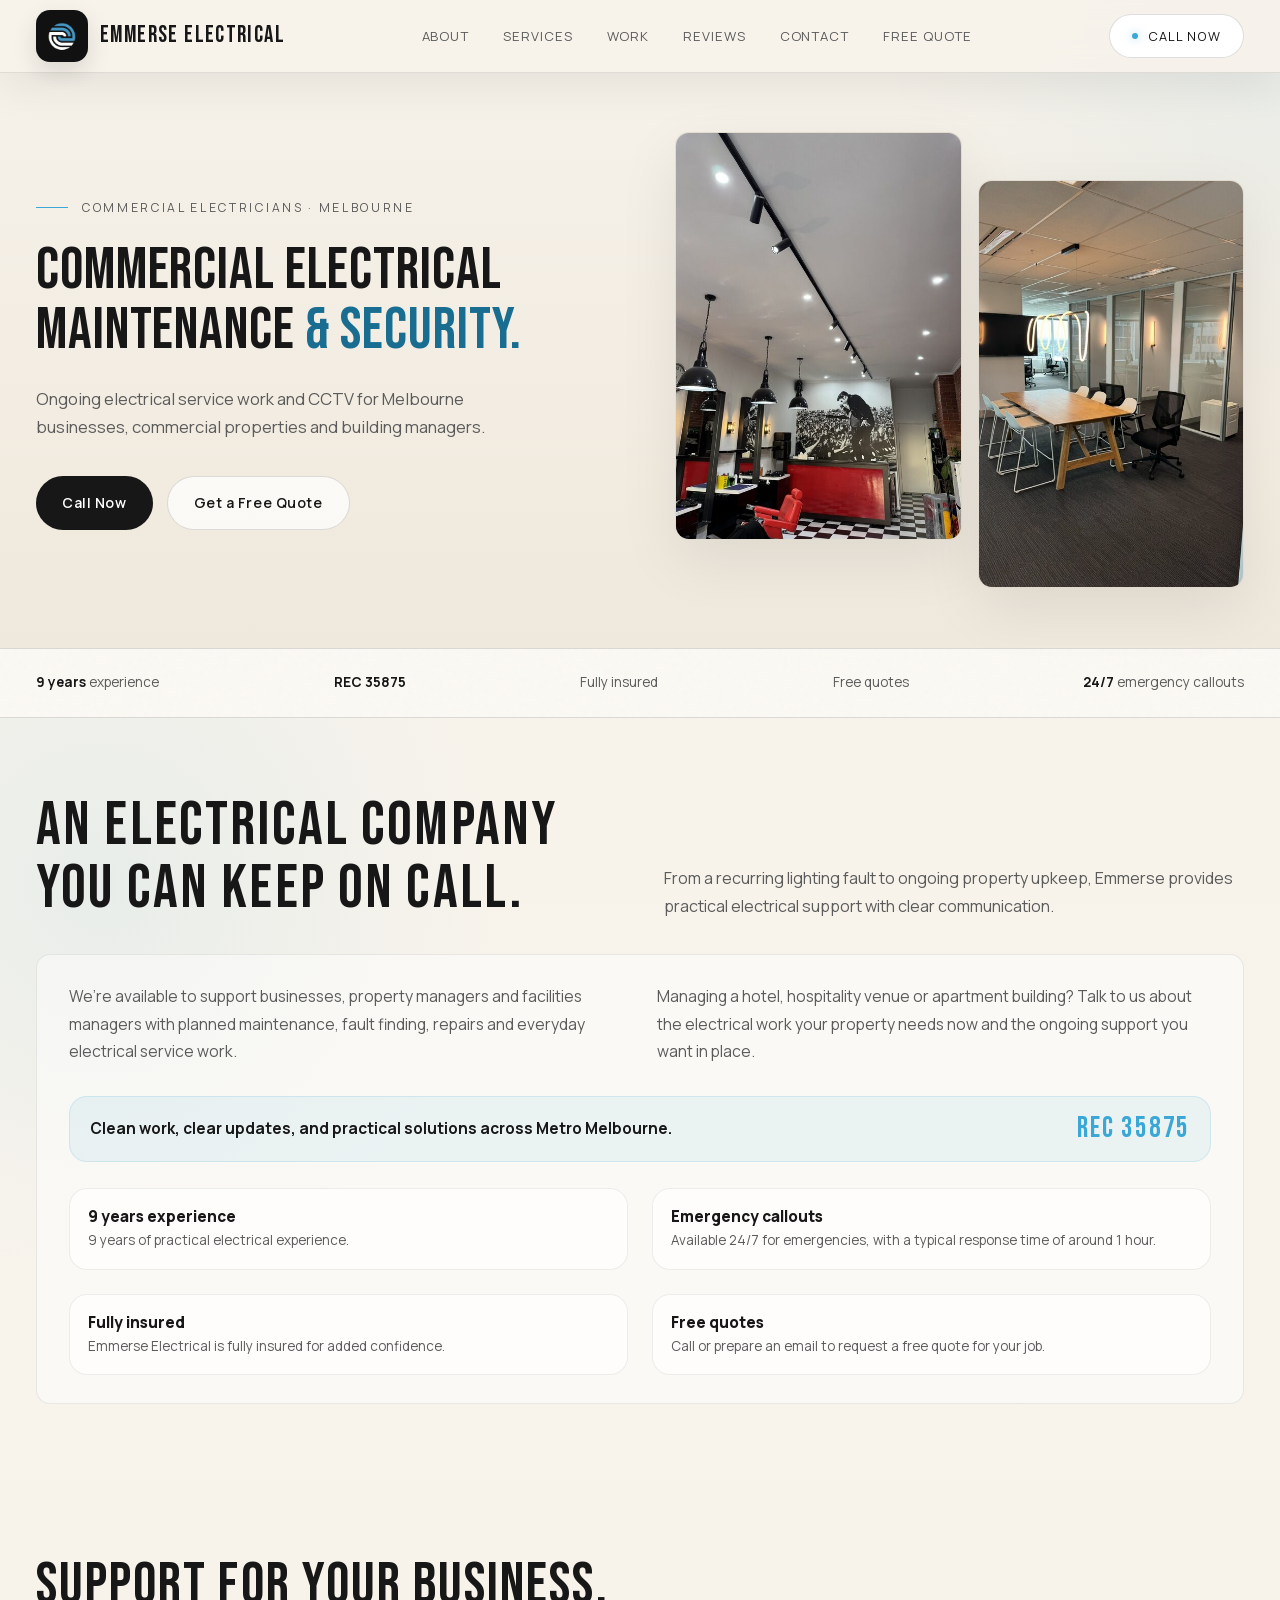
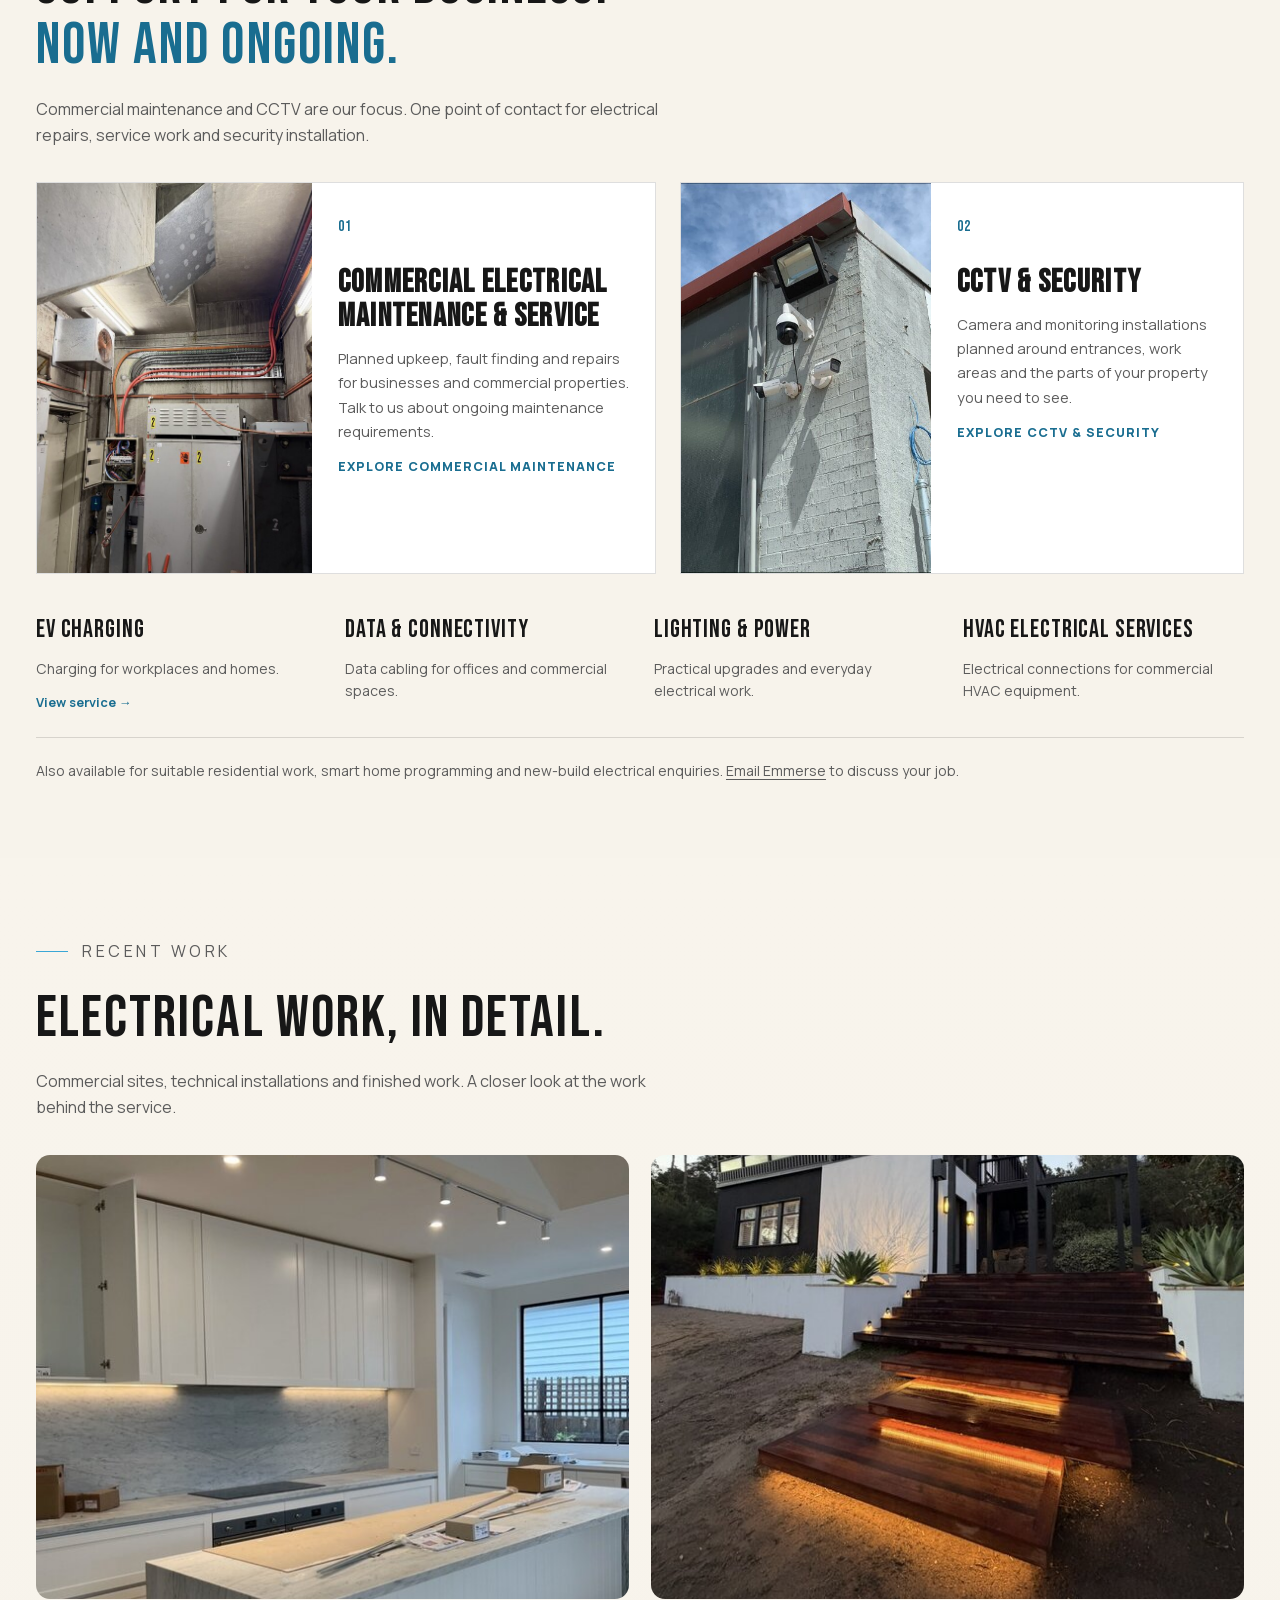
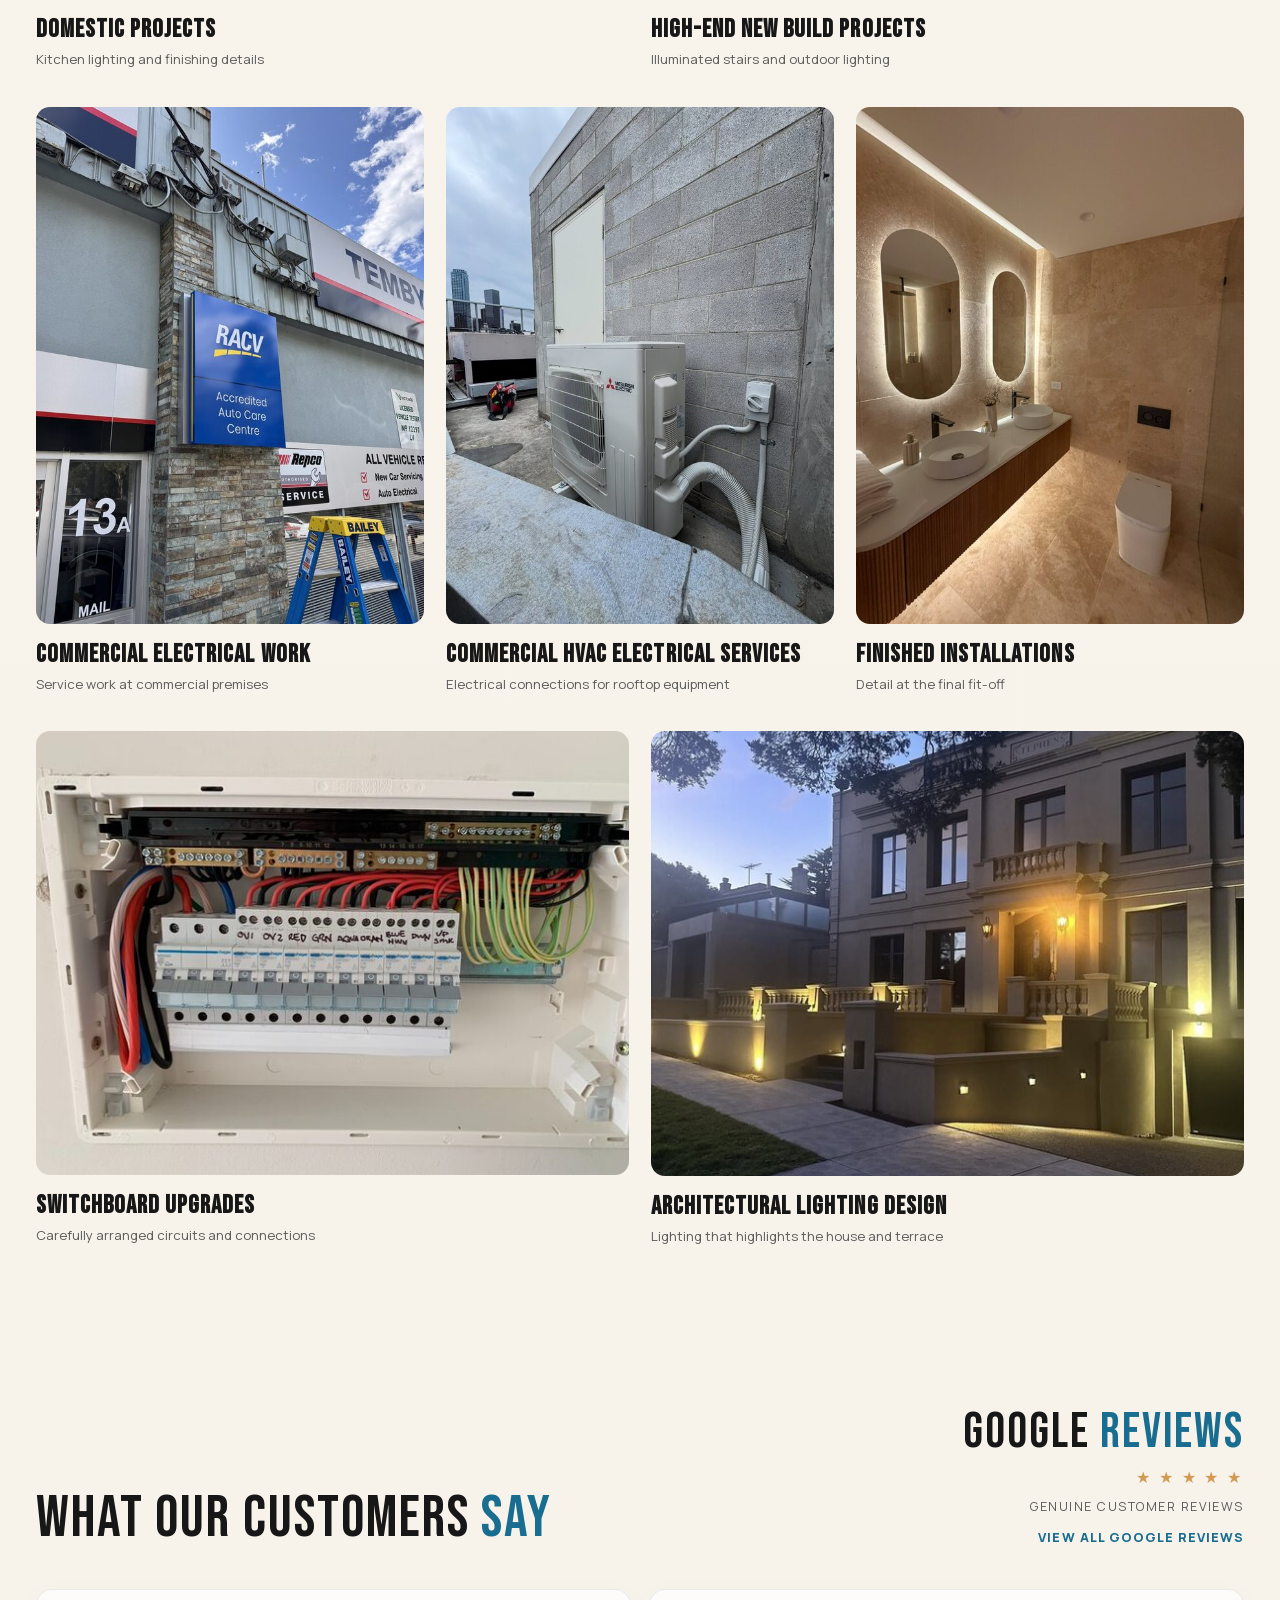
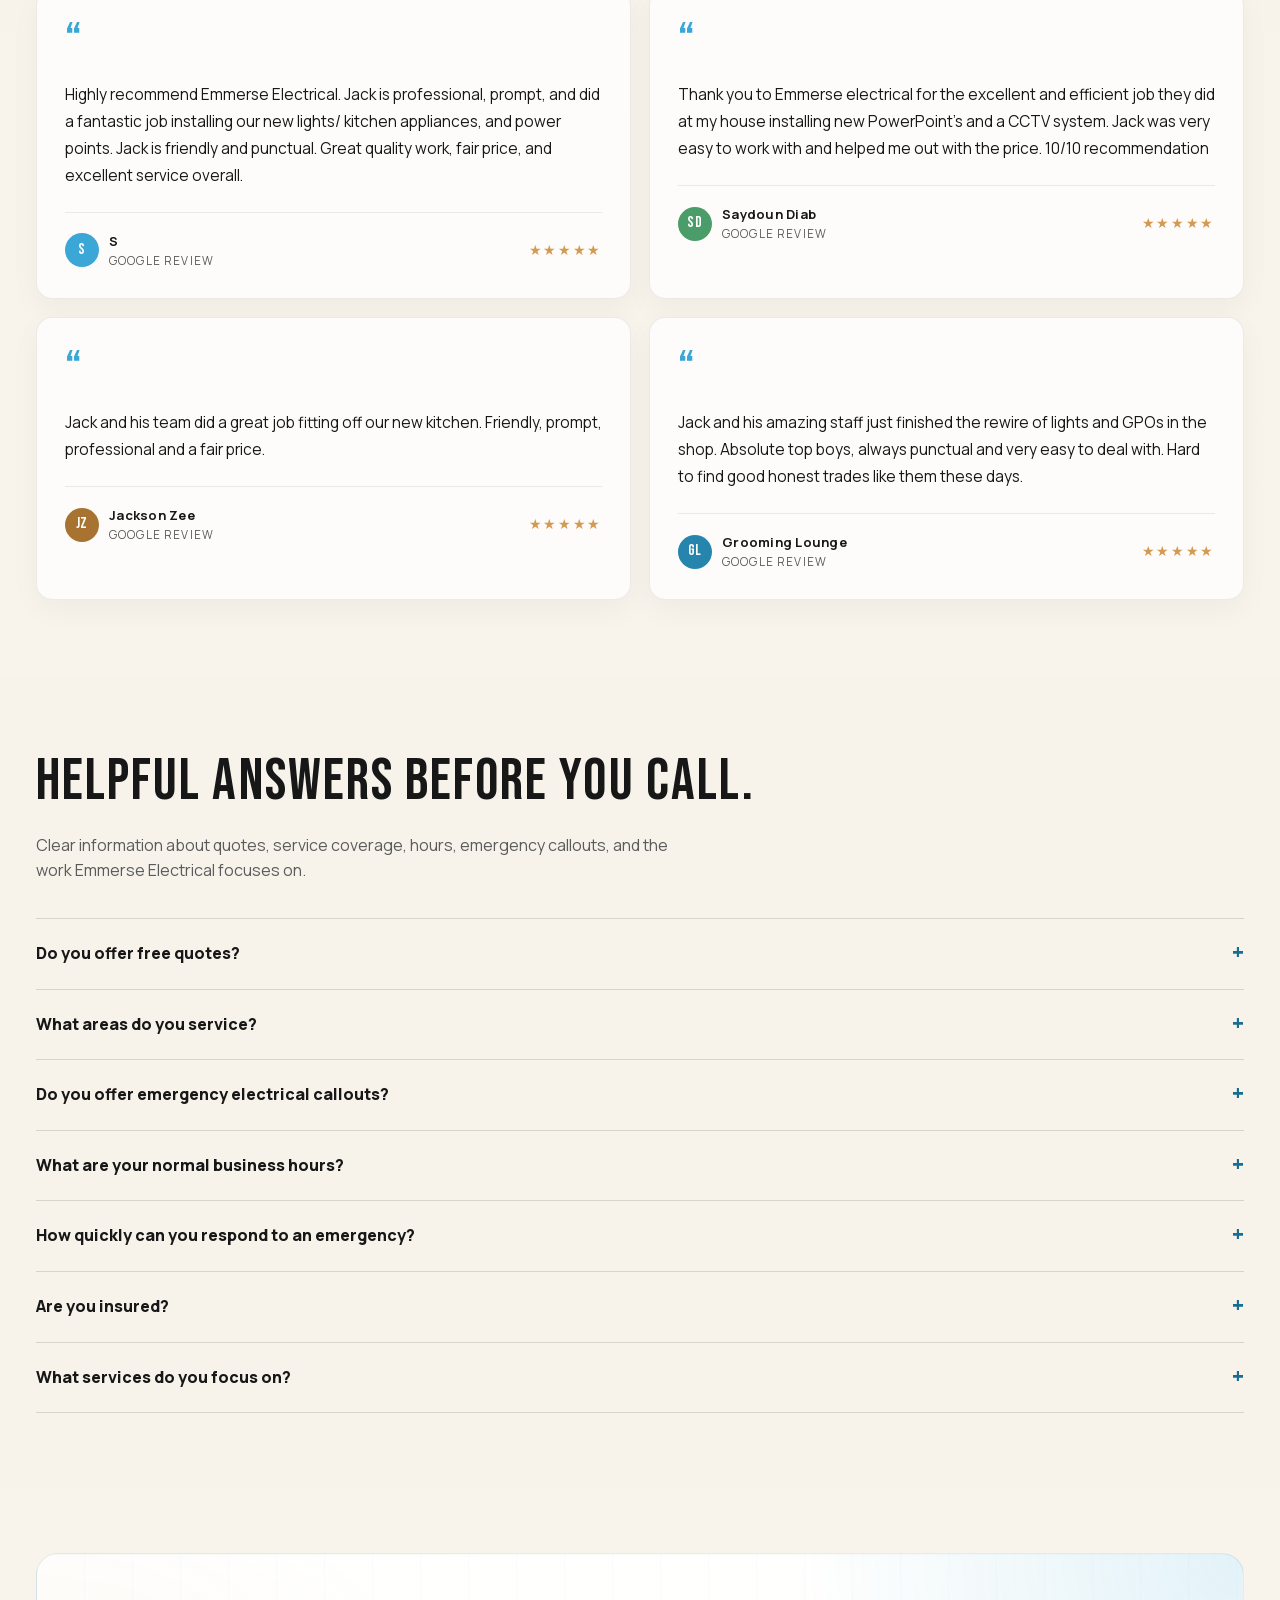
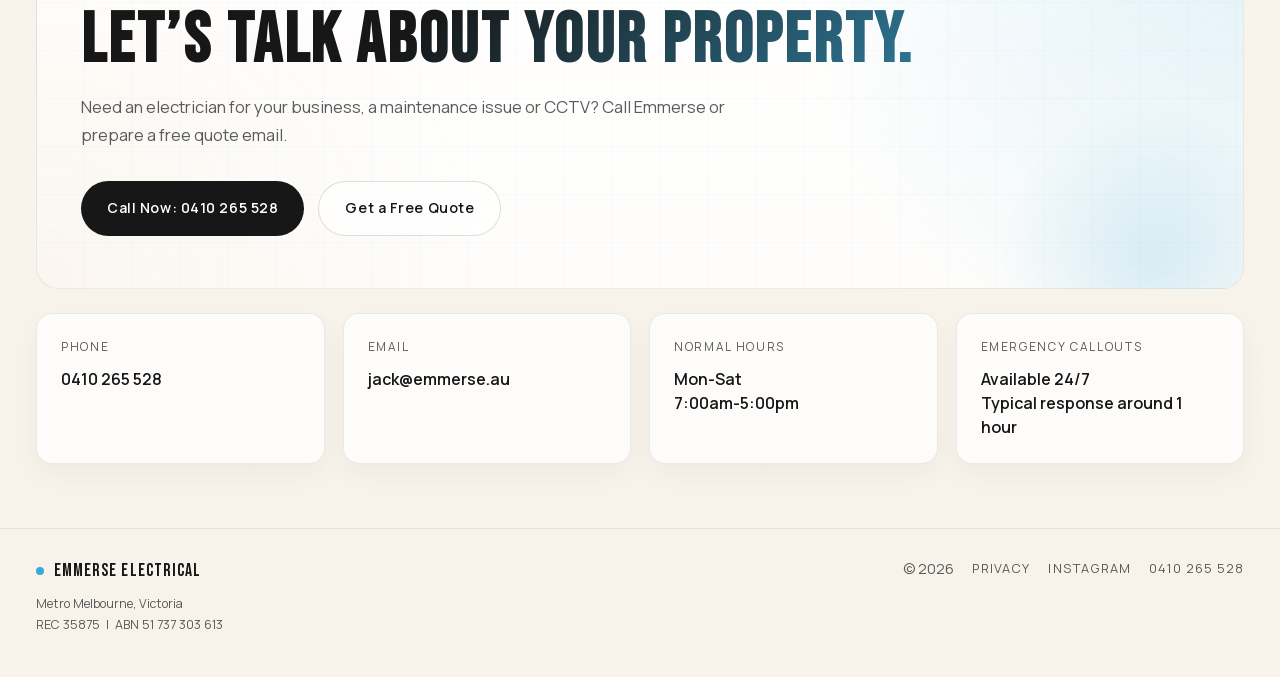
==== commit 3571127e: "Update Emmerse recent work projects" ====
--- a/index.html
+++ b/index.html
@@ -923,7 +923,7 @@
       .marquee-track { animation: none !important; }
     }
   </style>
-  <link rel="stylesheet" href="/assets/css/revamp.css?v=20260911" />
+  <link rel="stylesheet" href="/assets/css/revamp.css?v=20260913" />
 </head>
 
 <body>
@@ -1081,13 +1081,13 @@
           <p>Commercial sites, technical installations and finished work. A closer look at the work behind the service.</p>
         </div>
         <div class="work-grid">
-          <article class="work-item work-commercial-project"><img src="/assets/images/commercial-project.jpg" alt="Cabling and equipment during electrical work in a commercial plant room" width="1051" height="1400" loading="lazy" decoding="async" srcset="/assets/images/commercial-project-small.jpg 600w, /assets/images/commercial-project.jpg 1051w" sizes="(max-width: 640px) calc(100vw - 40px), (max-width: 980px) 46vw, 46vw" /><div class="work-caption"><h3>Commercial projects</h3><p>Electrical installation in progress</p></div></article>
-          <article class="work-item work-plant-room-electrical"><img src="/assets/images/plant-room-electrical.jpg" alt="Electrical distribution cabinets and cable routes in a commercial plant room" width="1200" height="1600" loading="lazy" decoding="async" srcset="/assets/images/plant-room-electrical-small.jpg 600w, /assets/images/plant-room-electrical-medium.jpg 800w, /assets/images/plant-room-electrical.jpg 1200w" sizes="(max-width: 640px) calc(100vw - 40px), (max-width: 1200px) 44vw, 45vw" /><div class="work-caption"><h3>Building electrical systems</h3><p>Technical work behind the scenes</p></div></article>
+          <article class="work-item work-domestic-projects"><img src="/assets/images/domestic-projects.jpg" alt="Kitchen with ceiling spotlights and under-cabinet lighting" width="1320" height="1319" loading="lazy" decoding="async" srcset="/assets/images/domestic-projects-small.jpg 600w, /assets/images/domestic-projects.jpg 1320w" sizes="(max-width: 640px) calc(100vw - 40px), (max-width: 980px) 46vw, 46vw" /><div class="work-caption"><h3>Domestic Projects</h3><p>Kitchen lighting and finishing details</p></div></article>
+          <article class="work-item work-new-build-projects"><img src="/assets/images/high-end-new-build-projects.jpg" alt="Outdoor timber stairs with warm lighting beneath the steps" width="1320" height="1760" loading="lazy" decoding="async" srcset="/assets/images/high-end-new-build-projects-small.jpg 600w, /assets/images/high-end-new-build-projects.jpg 1320w" sizes="(max-width: 640px) calc(100vw - 40px), (max-width: 1200px) 44vw, 45vw" /><div class="work-caption"><h3>High-End New Build Projects</h3><p>Illuminated stairs and outdoor lighting</p></div></article>
           <article class="work-item work-finished-installation"><img src="/assets/images/finished-installation.jpg" alt="Finished bathroom installation with illuminated mirrors and concealed lighting" width="901" height="1200" loading="lazy" decoding="async" srcset="/assets/images/finished-installation-small.jpg 600w, /assets/images/finished-installation.jpg 901w" sizes="(max-width: 640px) calc(100vw - 40px), (max-width: 980px) 46vw, 46vw" /><div class="work-caption"><h3>Finished installations</h3><p>Detail at the final fit-off</p></div></article>
           <article class="work-item work-commercial-electrical-work"><img src="/assets/images/commercial-electrical-work.jpg" alt="Electrical equipment and cabling on a commercial workshop exterior" width="1200" height="1600" loading="lazy" decoding="async" srcset="/assets/images/commercial-electrical-work-small.jpg 600w, /assets/images/commercial-electrical-work.jpg 1200w" sizes="(max-width: 640px) calc(100vw - 40px), (max-width: 980px) 46vw, 46vw" /><div class="work-caption"><h3>Commercial electrical work</h3><p>Service work at commercial premises</p></div></article>
           <article class="work-item work-commercial-hvac-electrical"><img src="/assets/images/commercial-hvac-electrical.jpg" alt="Rooftop HVAC unit with electrical isolator and Melbourne buildings behind" width="1201" height="1600" loading="lazy" decoding="async" srcset="/assets/images/commercial-hvac-electrical-small.jpg 600w, /assets/images/commercial-hvac-electrical.jpg 1201w" sizes="(max-width: 640px) calc(100vw - 40px), (max-width: 980px) 46vw, 46vw" /><div class="work-caption"><h3>Commercial HVAC electrical services</h3><p>Electrical connections for rooftop equipment</p></div></article>
           <article class="work-item work-switchboard-upgrade"><img src="/assets/images/switchboard-upgrade.jpg" alt="Switchboard with circuit breakers and neatly arranged wiring" width="1290" height="966" loading="lazy" decoding="async" srcset="/assets/images/switchboard-upgrade-small.jpg 600w, /assets/images/switchboard-upgrade.jpg 1290w" sizes="(max-width: 640px) calc(100vw - 40px), (max-width: 980px) 46vw, 46vw" /><div class="work-caption"><h3>Switchboard upgrades</h3><p>Carefully arranged circuits and connections</p></div></article>
-          <article class="work-item work-entrance-lighting"><img src="/assets/images/entrance-lighting.jpg" alt="Exterior wall lights and downlights along a covered building entrance" width="900" height="1200" loading="lazy" decoding="async" srcset="/assets/images/entrance-lighting-small.jpg 600w, /assets/images/entrance-lighting.jpg 900w" sizes="(max-width: 640px) calc(100vw - 40px), (max-width: 980px) 46vw, 46vw" /><div class="work-caption"><h3>Entrance lighting</h3><p>Practical lighting for access areas</p></div></article>
+          <article class="work-item work-architectural-lighting"><img src="/assets/images/architectural-lighting-design.jpg" alt="House facade and front terrace illuminated by warm outdoor lighting" width="1296" height="1450" loading="lazy" decoding="async" srcset="/assets/images/architectural-lighting-design-small.jpg 600w, /assets/images/architectural-lighting-design.jpg 1296w" sizes="(max-width: 640px) calc(100vw - 40px), (max-width: 980px) 46vw, 46vw" /><div class="work-caption"><h3>Architectural Lighting Design</h3><p>Lighting that highlights the house and terrace</p></div></article>
         </div>
       </div>
     </section>
--- a/assets/css/revamp.css
+++ b/assets/css/revamp.css
@@ -57,15 +57,17 @@
 .work-caption { position: static; padding: 17px 0 8px; color: var(--ink); transform: none; background: none; }
 .work-caption h3 { font-size: 1.6rem; line-height: 1.1; }
 .work-caption p { color: var(--ink-soft); font-size: .83rem; margin-top: 5px; }
-.work-commercial-project, .work-plant-room-electrical { grid-column: span 3; }
-.work-commercial-project img, .work-plant-room-electrical img { aspect-ratio: 4/3; object-position: 50% 45%; }
+.work-domestic-projects, .work-new-build-projects { grid-column: span 3; }
+.work-domestic-projects img, .work-new-build-projects img { aspect-ratio: 4/3; }
+.work-domestic-projects img { object-position: 50% 30%; }
+.work-new-build-projects img { object-position: 50% 85%; }
 .work-finished-installation { grid-column: 5 / span 2; grid-row: 2; }
 .work-commercial-electrical-work { grid-column: 1 / span 2; grid-row: 2; }
 .work-commercial-hvac-electrical { grid-column: 3 / span 2; grid-row: 2; }
 .work-switchboard-upgrade { grid-column: span 3; }
 .work-switchboard-upgrade img { object-fit: contain; aspect-ratio: auto; }
-.work-entrance-lighting { grid-column: span 3; }
-.work-entrance-lighting img { aspect-ratio: 4/3; object-position: 50% 30%; }
+.work-architectural-lighting { grid-column: span 3; }
+.work-architectural-lighting img { aspect-ratio: 4/3; object-position: 65% 60%; }
 .reviews .section-label, .faq .section-label { display: none; }
 .review-cards { grid-template-columns: repeat(2,1fr); }
 .review { min-height: auto; }
@@ -98,7 +100,7 @@
   .work-item { grid-column: auto; grid-row: auto; margin: 0; }
   .work-item img { aspect-ratio: 3/4; }
   .work-switchboard-upgrade img { aspect-ratio: auto; }
-  .work-entrance-lighting img { aspect-ratio: 3/4; }
+  .work-architectural-lighting img { aspect-ratio: 3/4; }
   .secondary-services { grid-template-columns: repeat(2,1fr); }
 }
 @media (max-width: 640px) {
